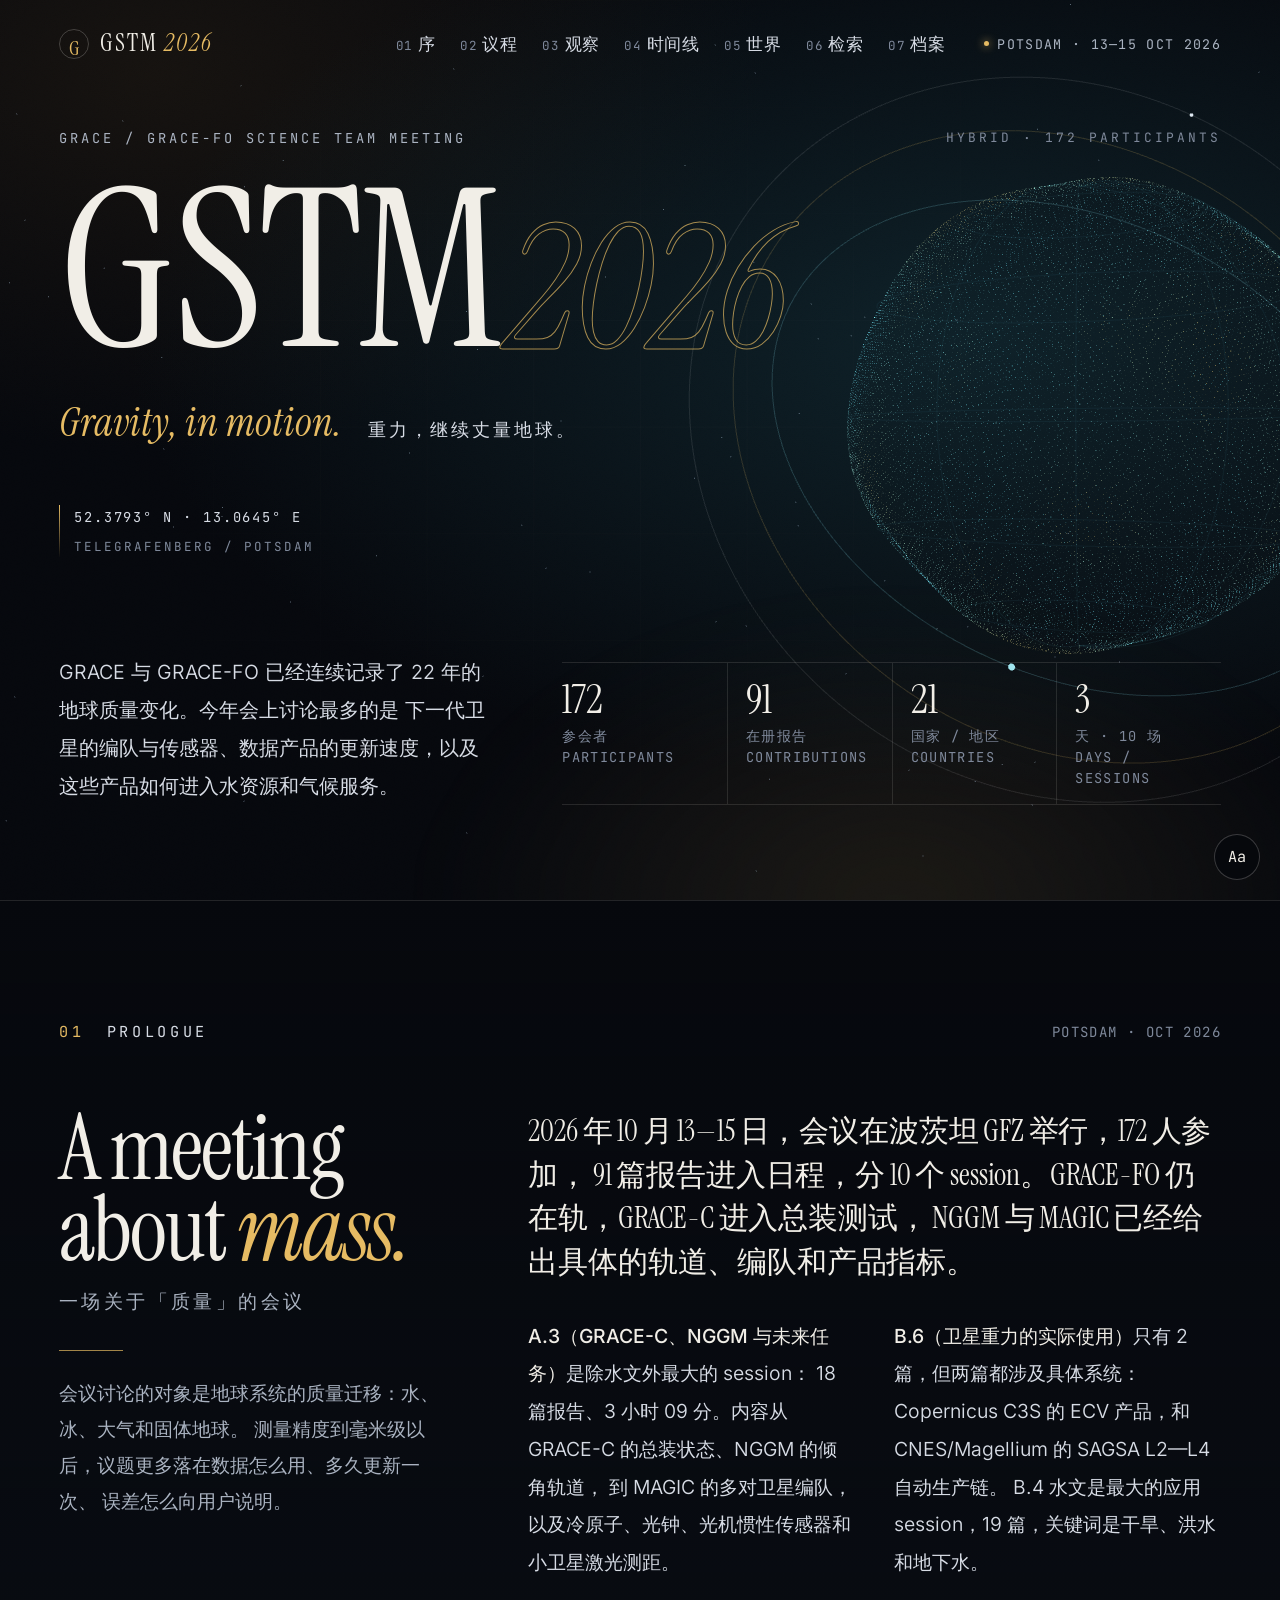
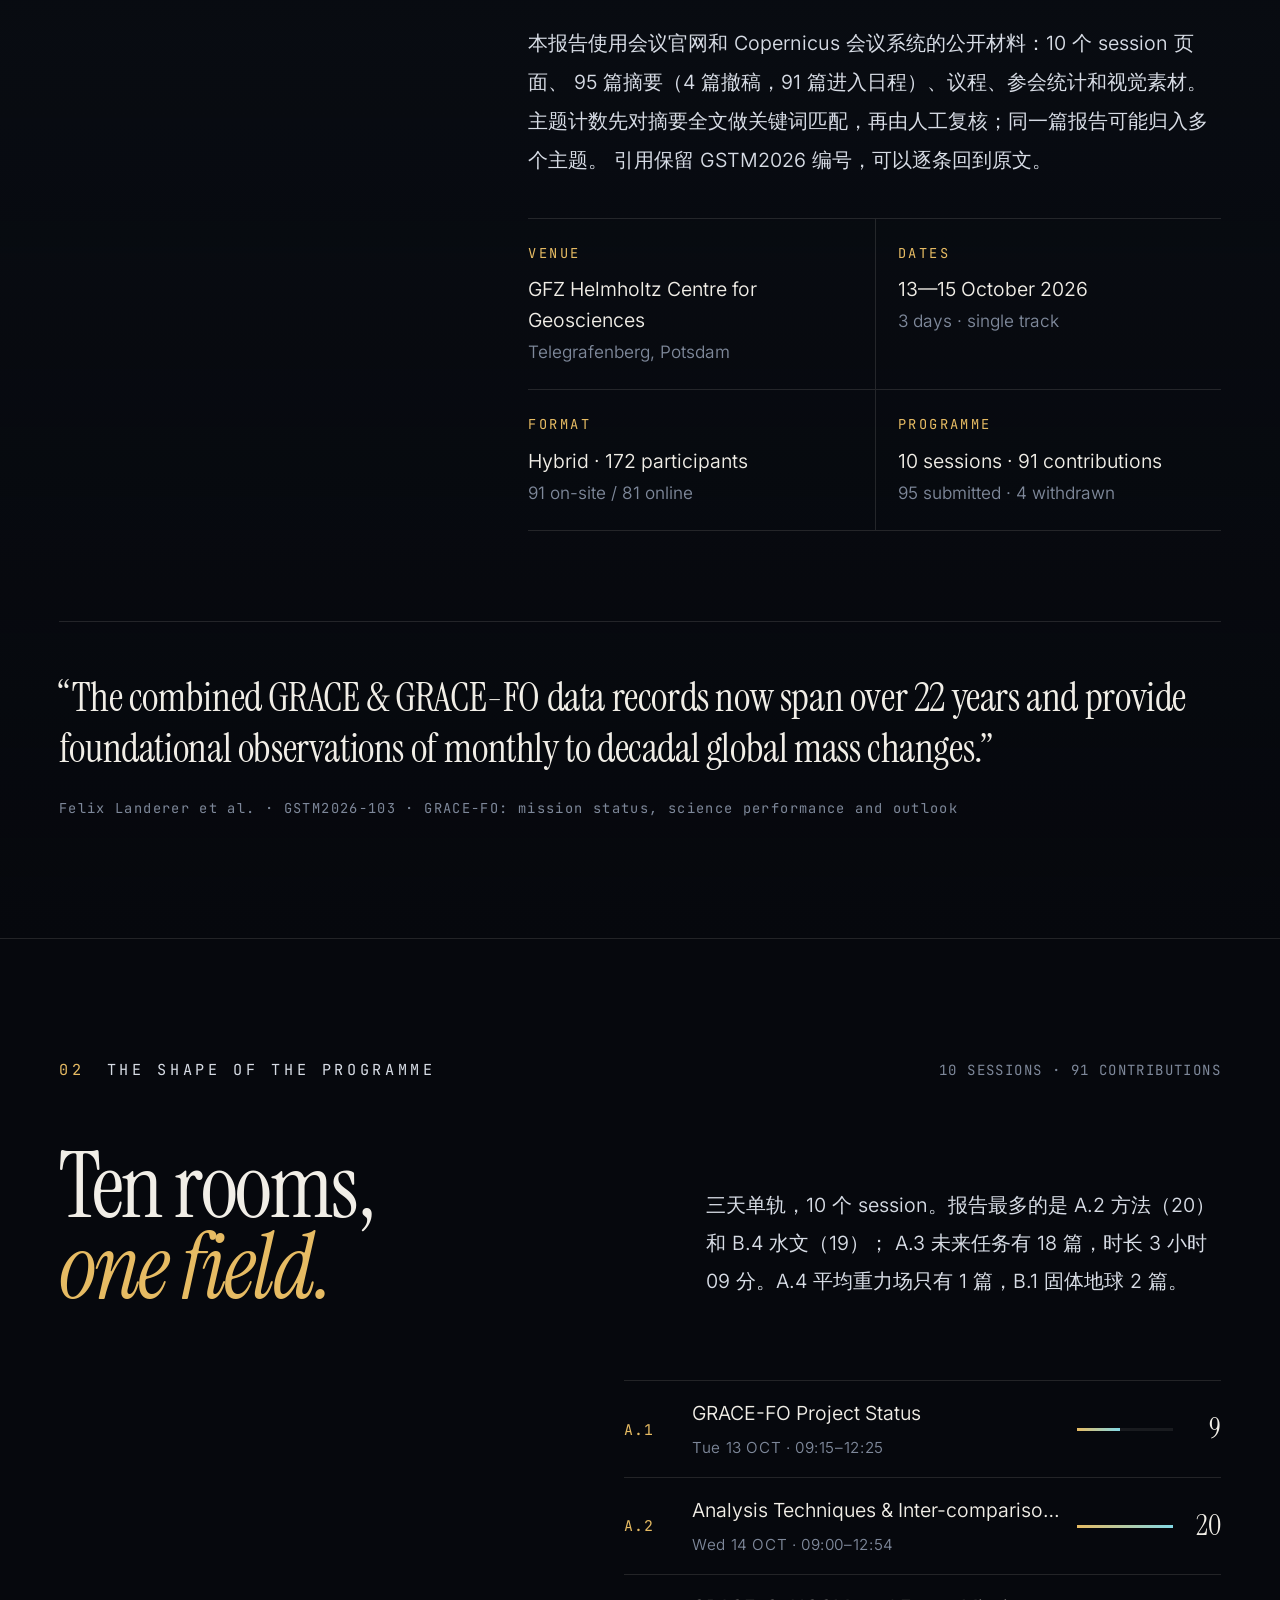
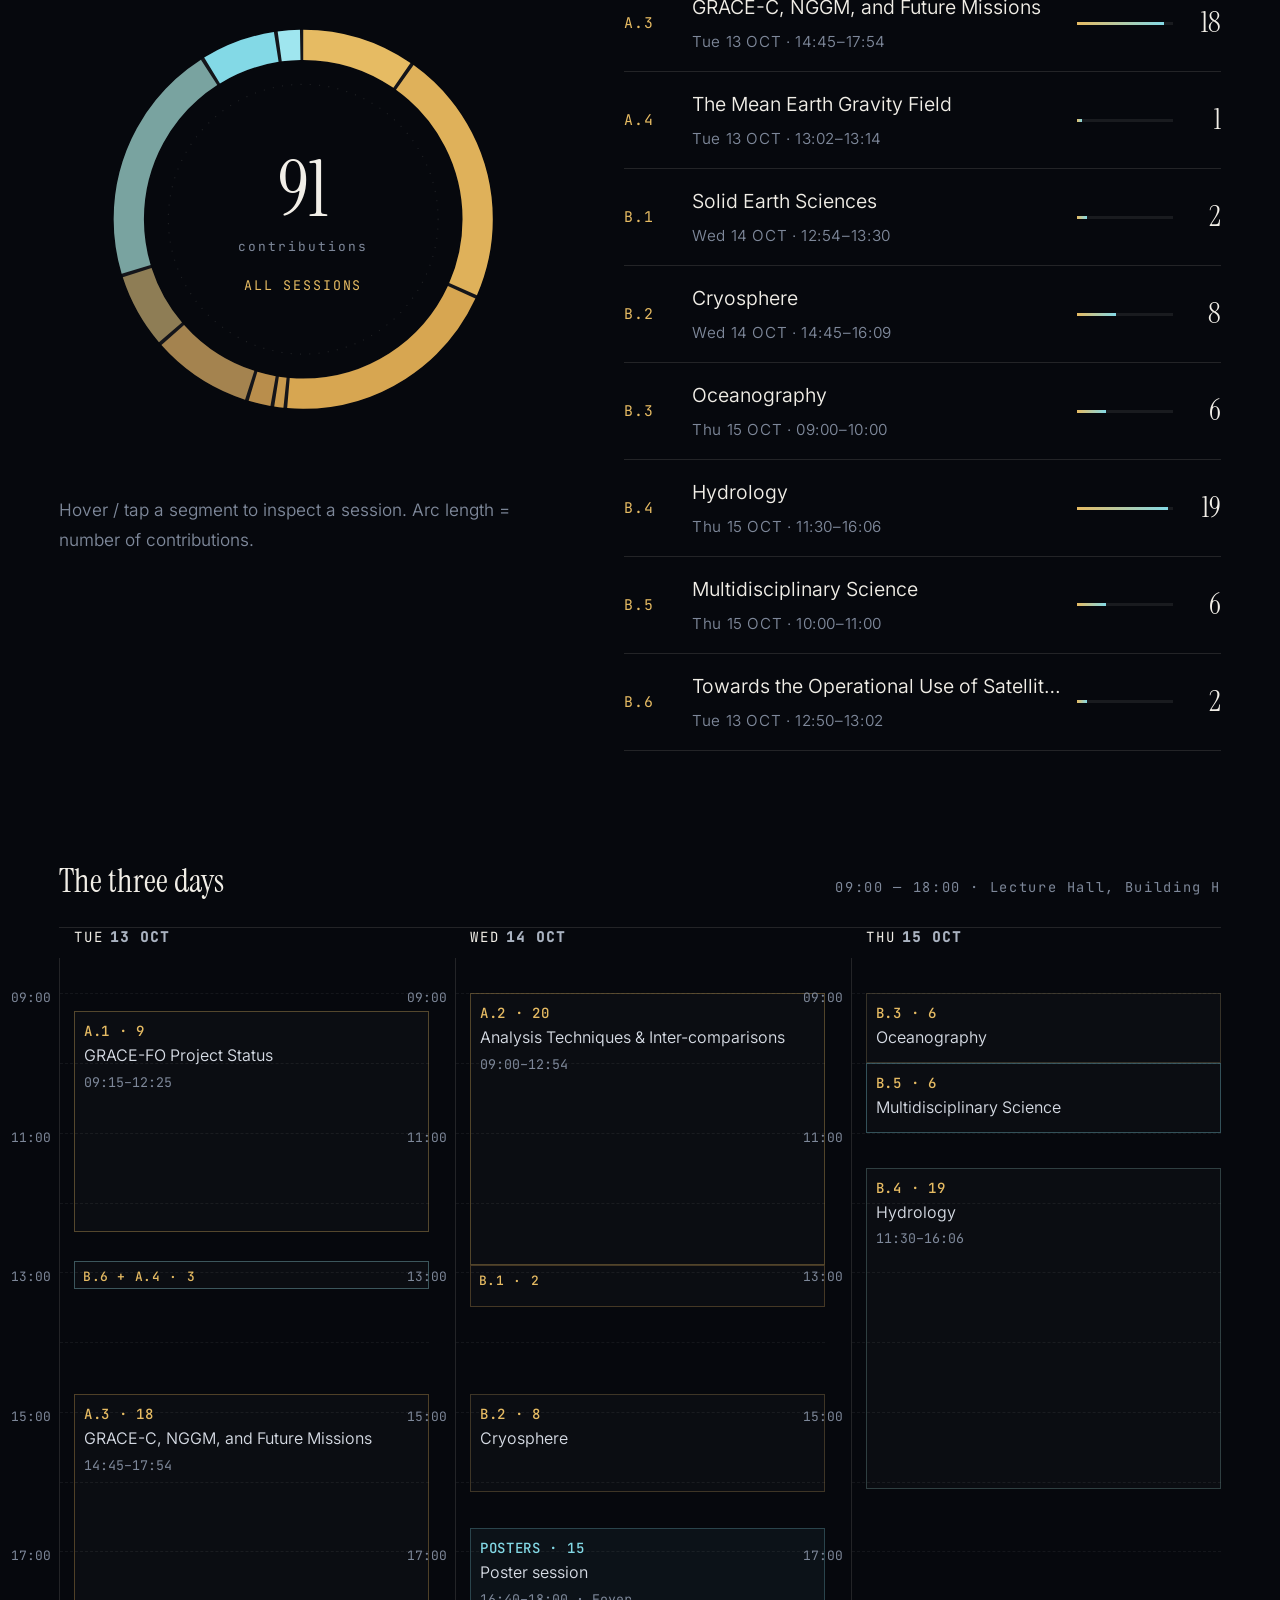
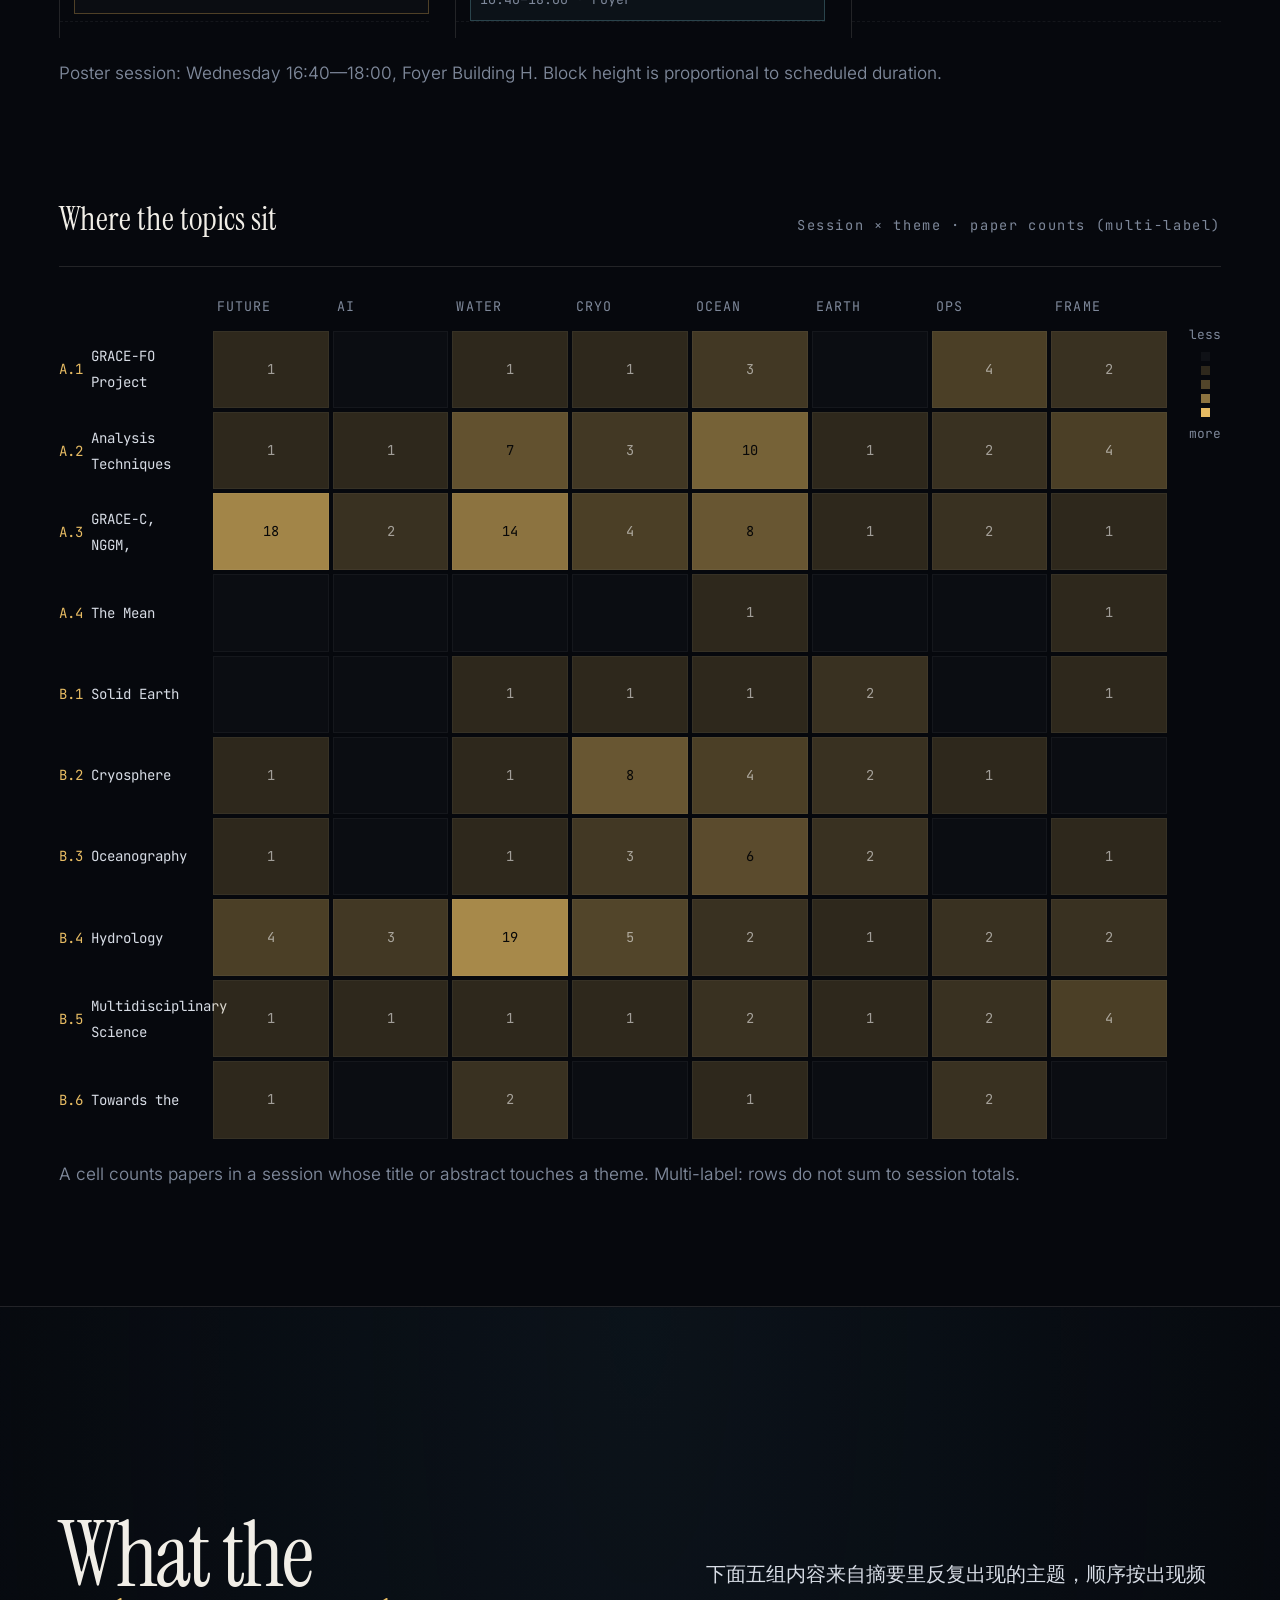
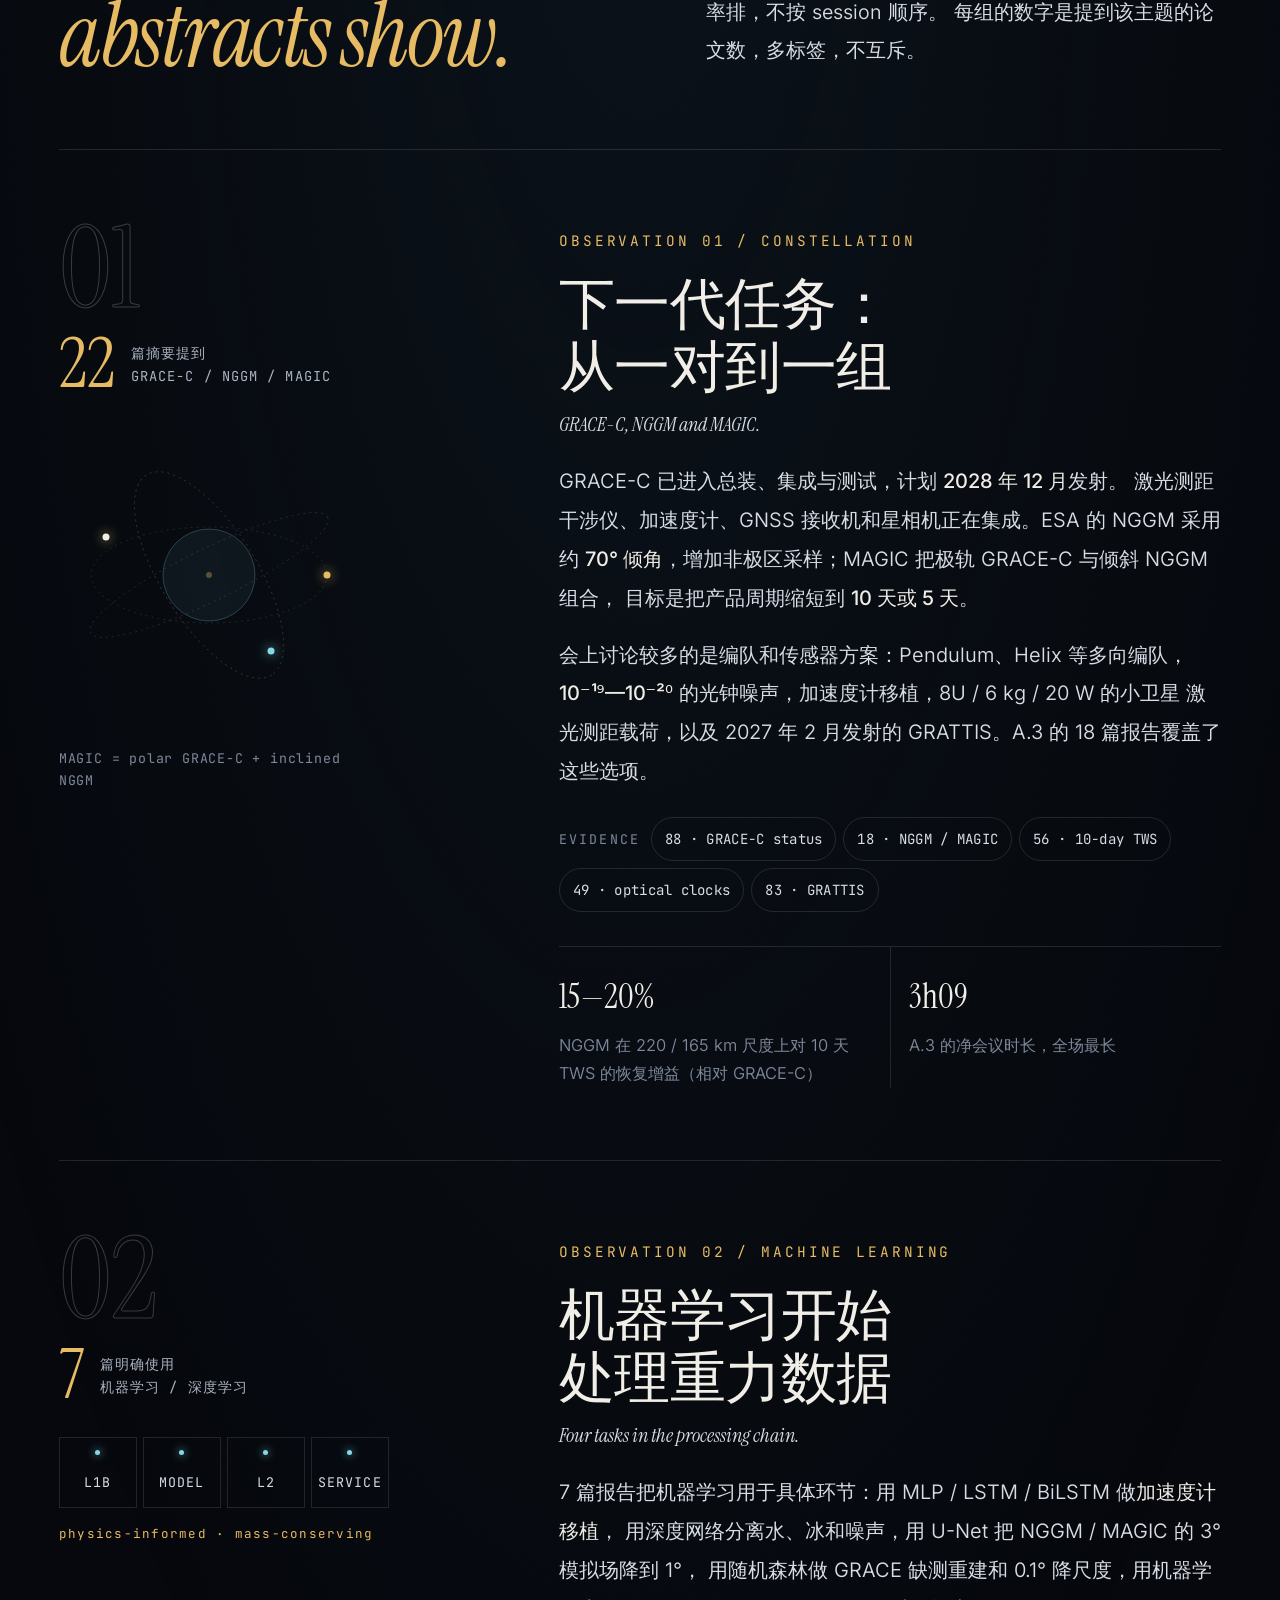
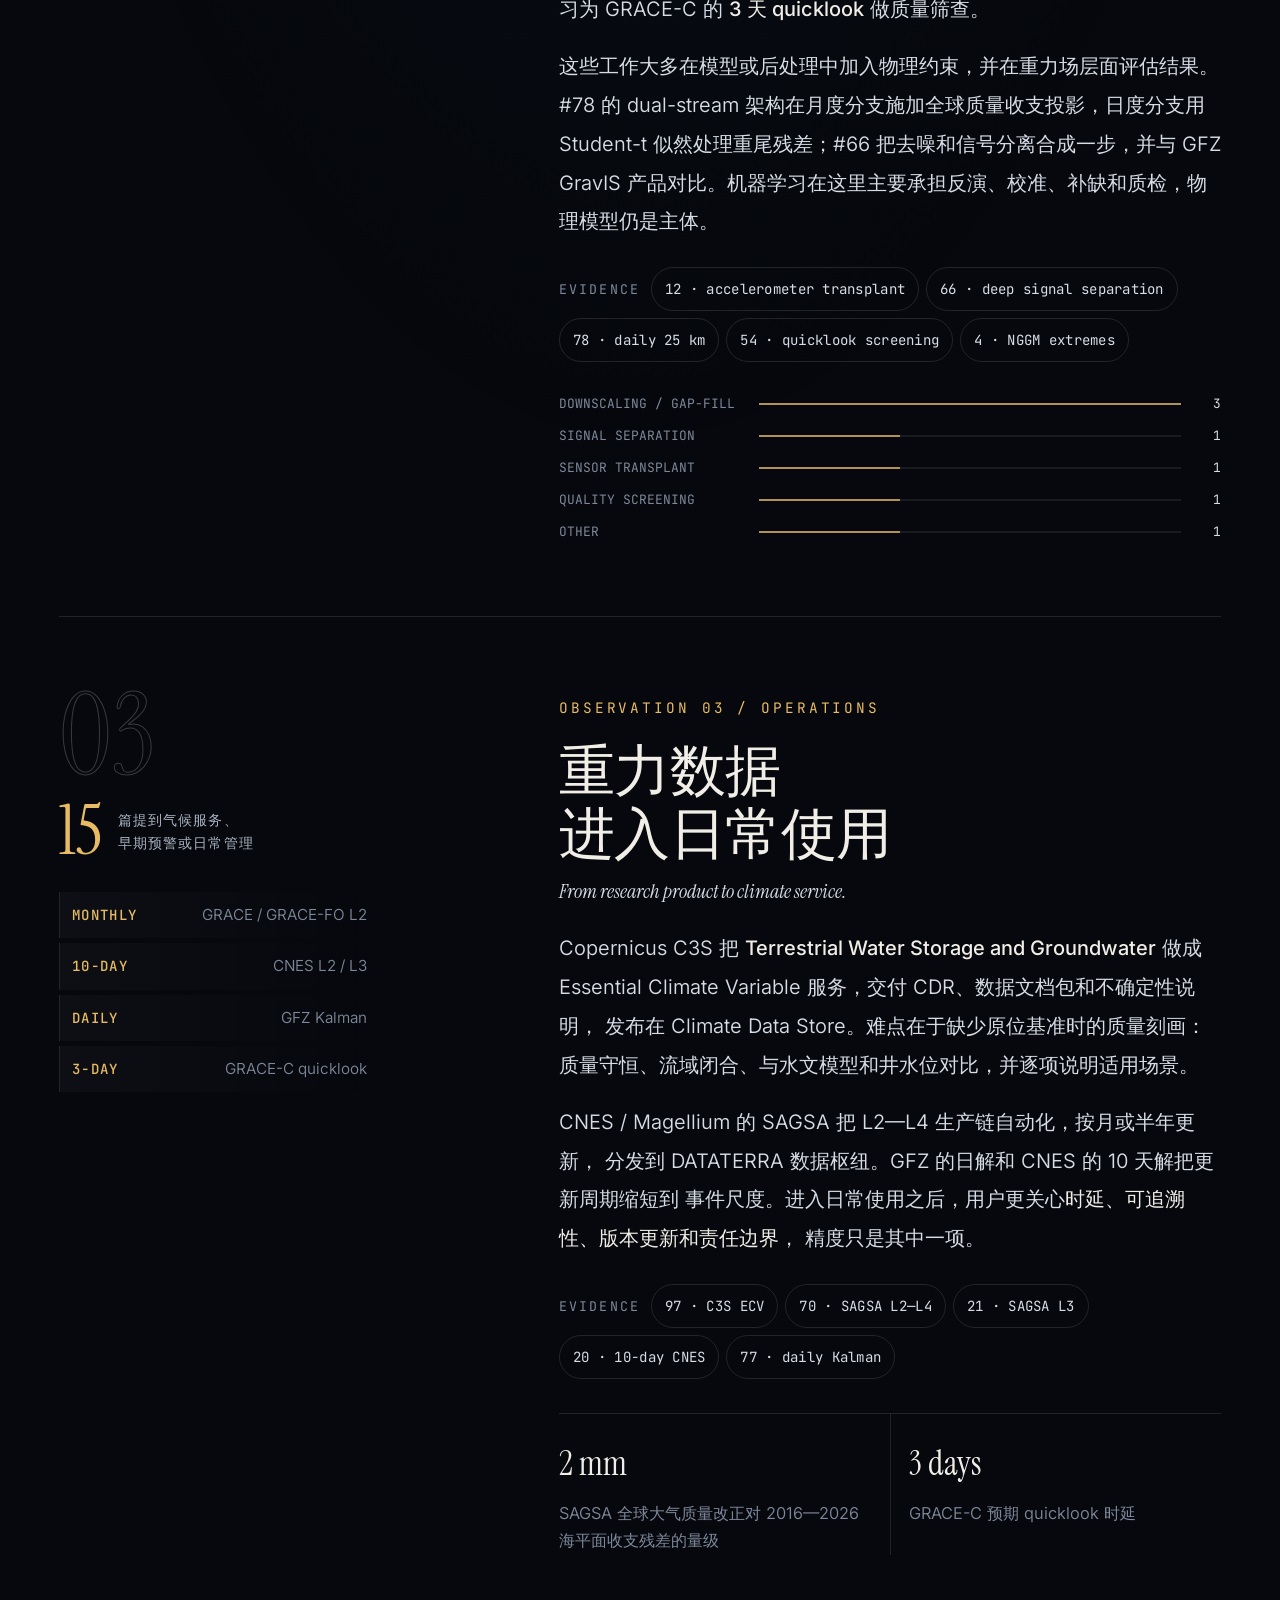
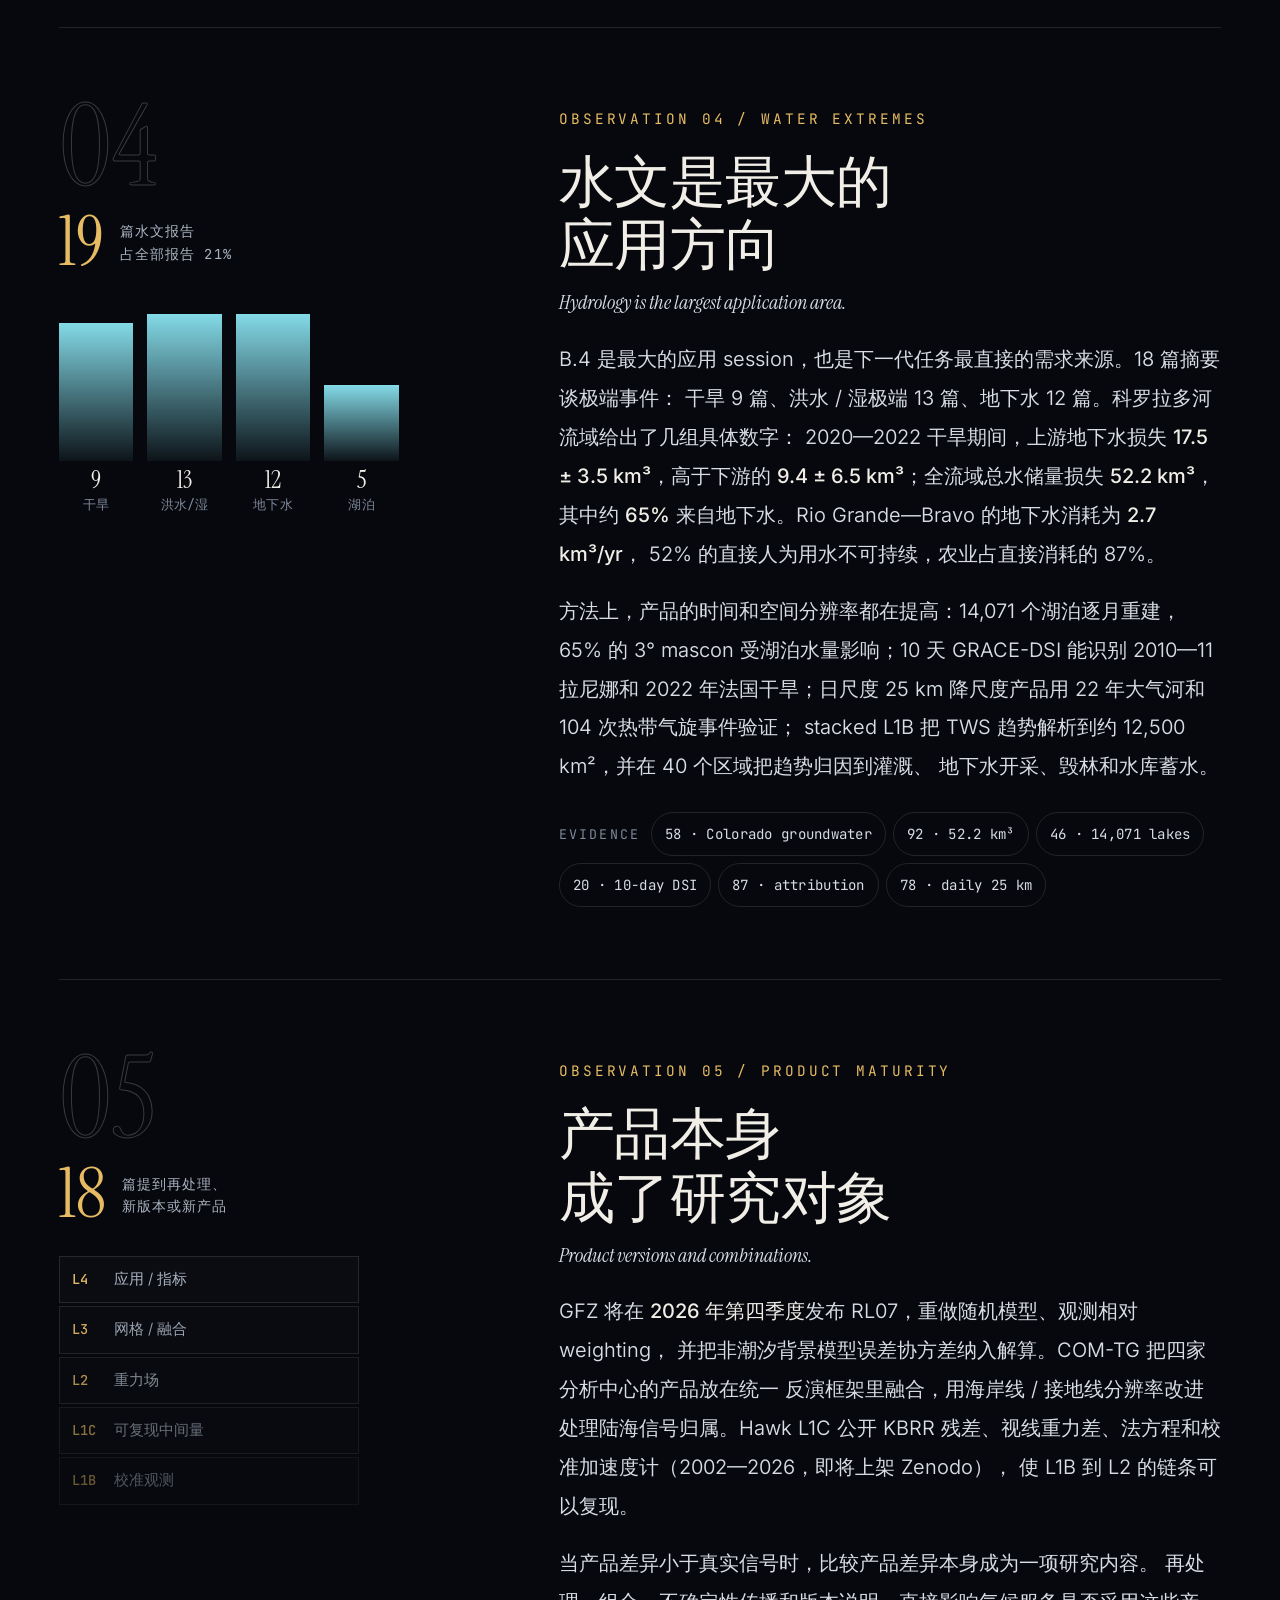
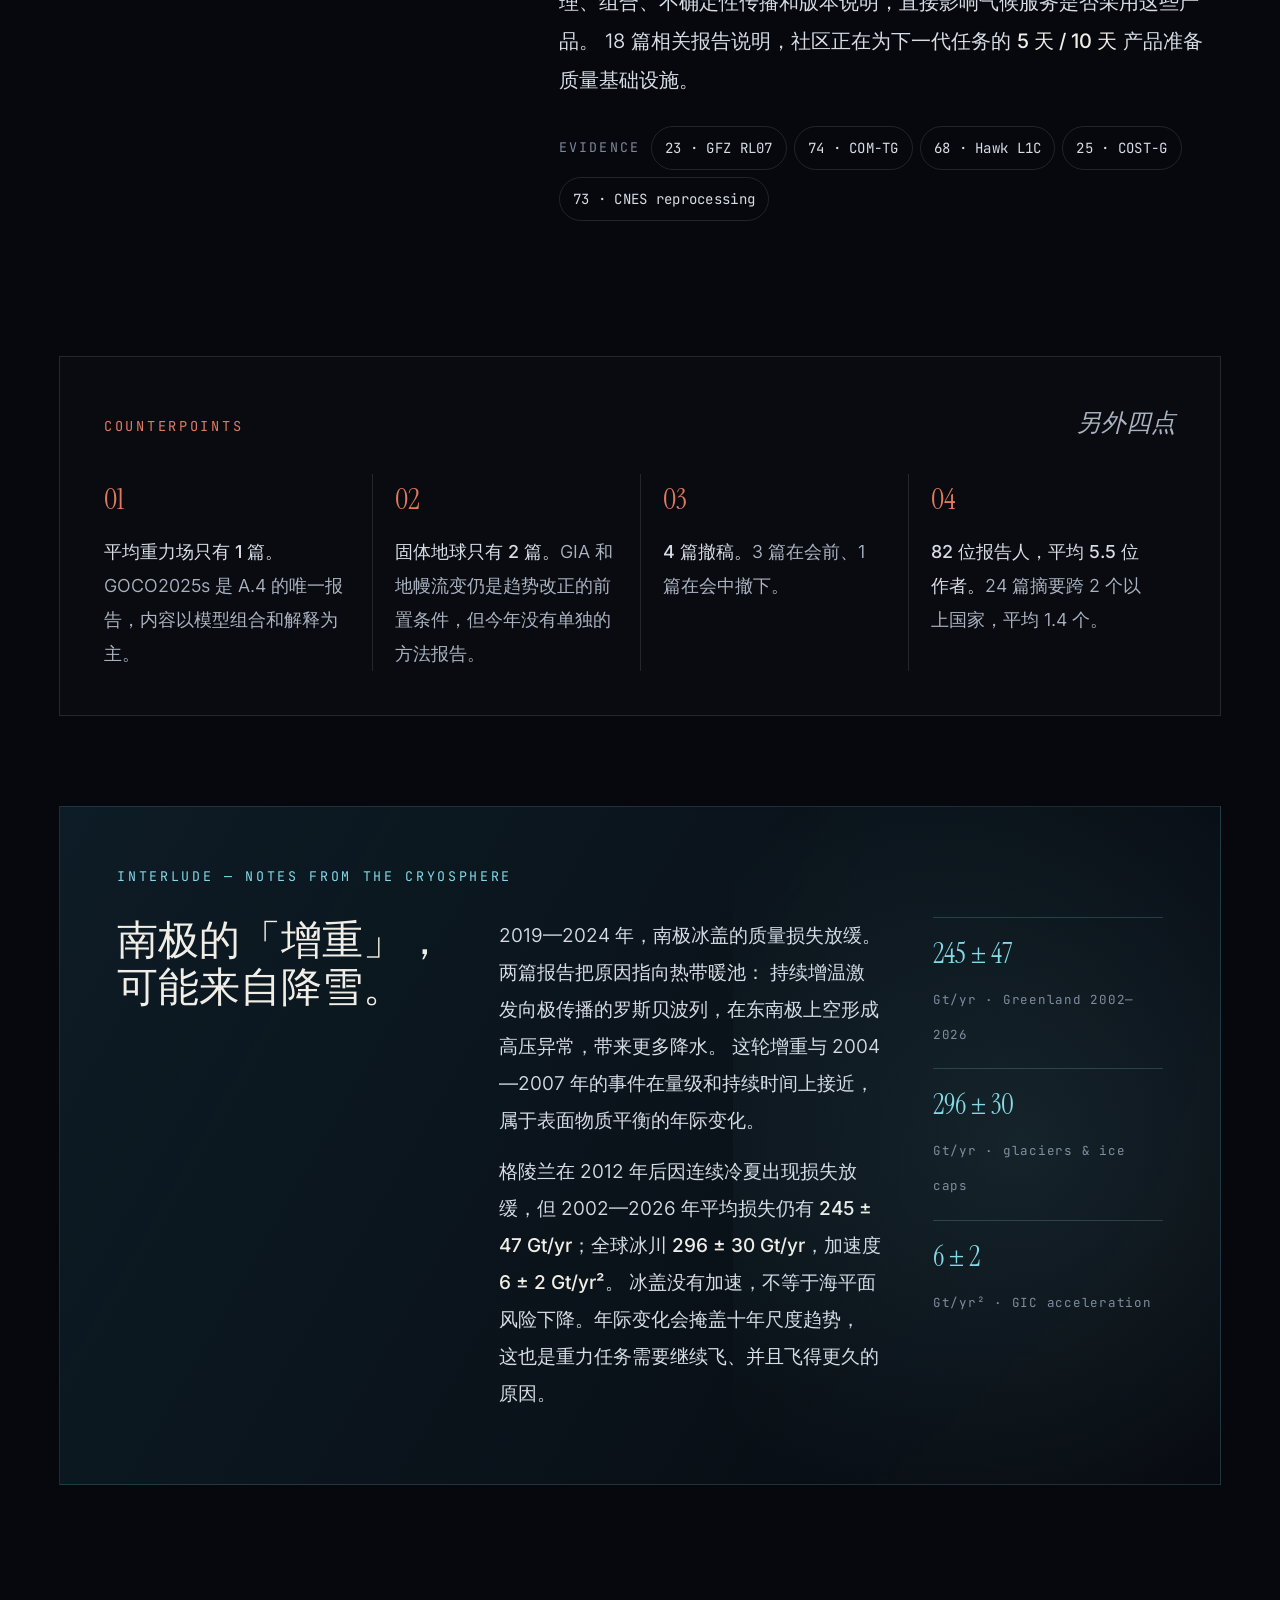
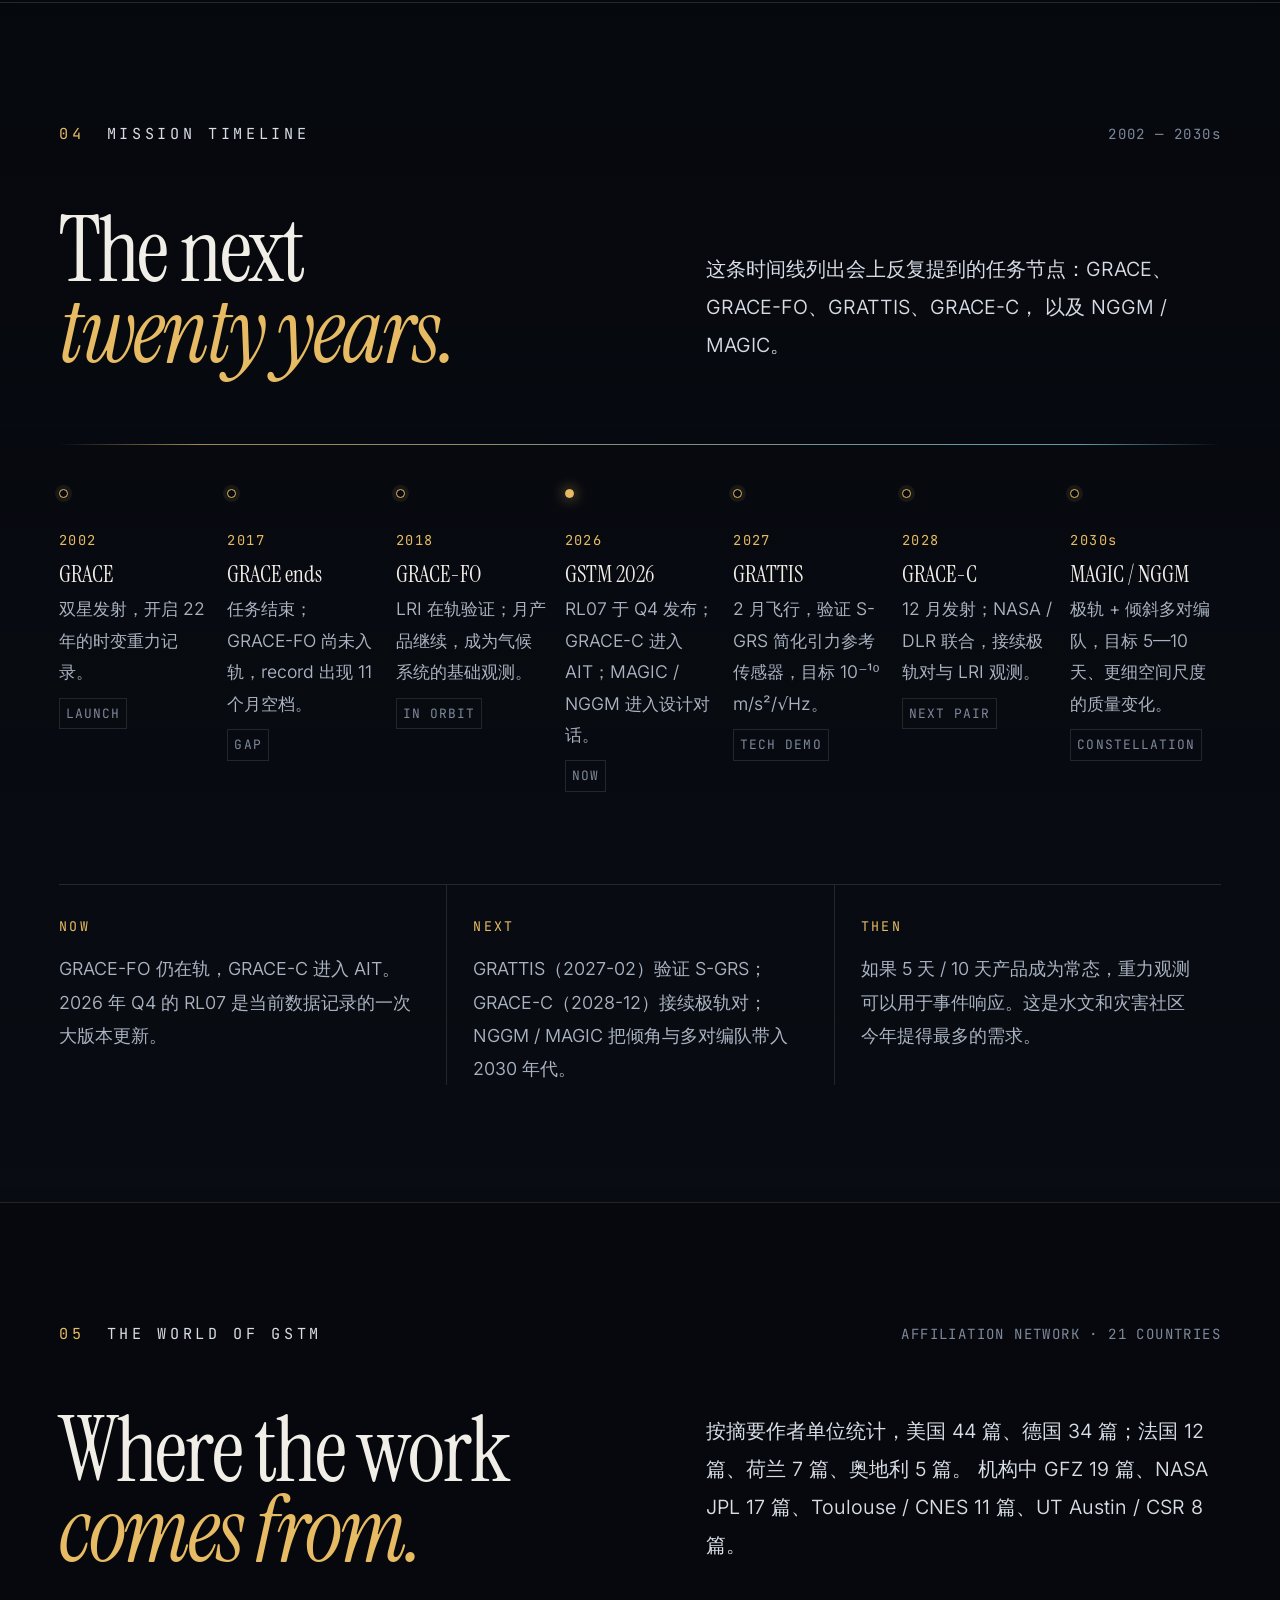
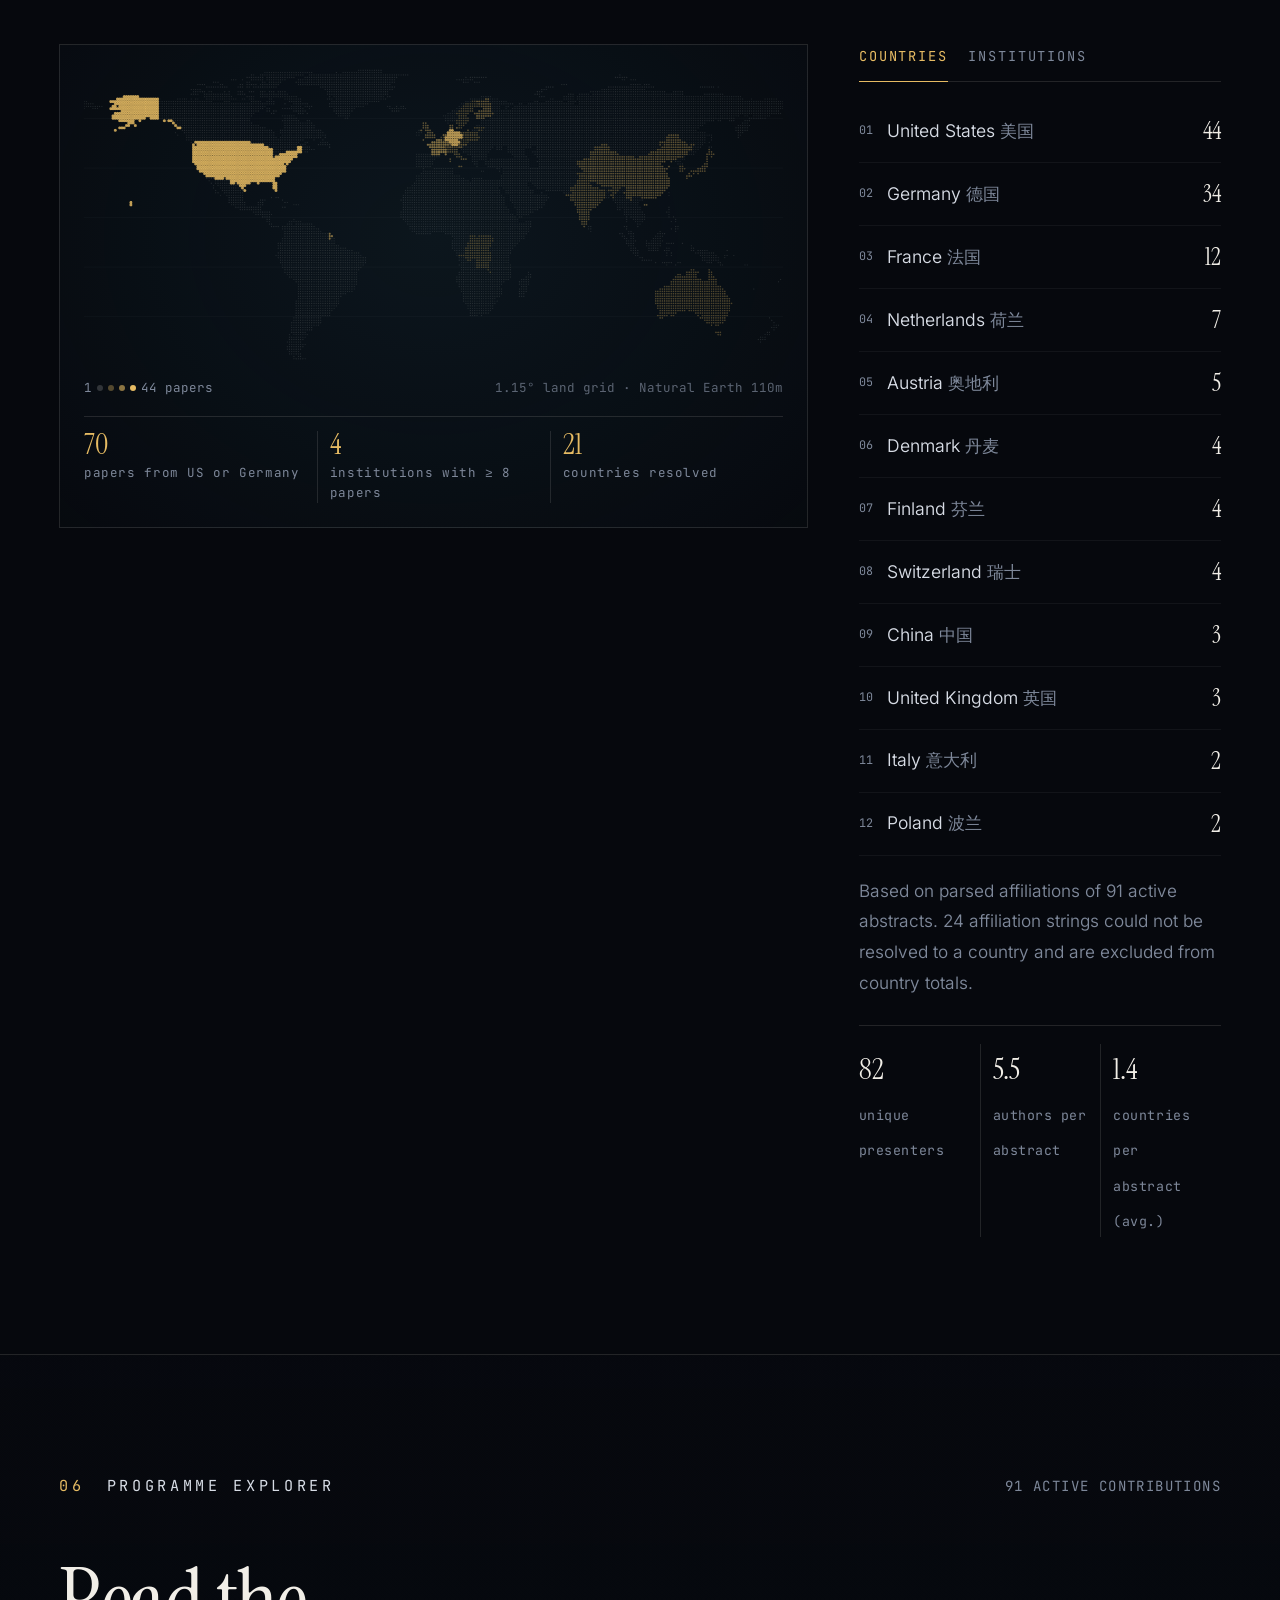
==== index.html @ 44c01faf "Publish report PDF; keep only abstracts and report public" ====
<!doctype html>
<html lang="zh-CN">
<head>
<meta charset="utf-8" />
<meta name="viewport" content="width=device-width, initial-scale=1, viewport-fit=cover" />
<title>GSTM 2026 — Gravity, in Motion | GRACE/GRACE-FO Science Team Meeting 深度观察</title>
<meta name="description" content="GSTM 2026（GRACE/GRACE-FO Science Team Meeting，Potsdam，2026-10-13—15）调研：91 篇在册报告、10 个 session、21 个国家；下一代任务、机器学习、日常使用、水文与数据产品。" />
<meta name="theme-color" content="#06080d" />
<link rel="icon" href="assets/favicon.png" />
<link rel="preload" href="fonts/f2.woff2" as="font" type="font/woff2" crossorigin />
<link rel="stylesheet" href="fonts/fonts.css" />
<link rel="stylesheet" href="css/styles.css" />
<link rel="stylesheet" href="css/readability.css" />
</head>
<body>

<div class="loader" id="loader" aria-hidden="true">
  <div class="loader-orbit"><i></i><i></i><span></span></div>
  <div class="loader-brand">GSTM<span>2026</span></div>
  <div class="loader-meta">GRACE / GRACE-FO SCIENCE TEAM MEETING</div>
</div>

<div class="grain" aria-hidden="true"></div>
<div class="type-control" id="typeControl">
  <button class="type-handle" id="typeHandle" aria-expanded="false" aria-controls="typePanel" aria-label="调整字号">Aa</button>
  <div class="type-panel" id="typePanel" role="group" aria-label="调整字号">
    <button id="fontMinus" aria-label="减小字号">A−</button>
    <span id="fontPct" aria-live="polite">100%</span>
    <button id="fontPlus" aria-label="增大字号">A+</button>
  </div>
</div>
<div class="cursor" id="cursor" aria-hidden="true"><span></span></div>
<div class="scroll-progress" id="scrollProgress" aria-hidden="true"></div>

<header class="topbar" id="topbar">
  <a class="brand" href="#hero" data-scroll>
    <span class="brand-mark">G</span>
    <span class="brand-text">GSTM<em>2026</em></span>
  </a>
  <nav class="nav" aria-label="章节导航">
    <a href="#prologue" data-scroll><i>01</i>序</a>
    <a href="#programme" data-scroll><i>02</i>议程</a>
    <a href="#signals" data-scroll><i>03</i>观察</a>
    <a href="#missions" data-scroll><i>04</i>时间线</a>
    <a href="#world" data-scroll><i>05</i>世界</a>
    <a href="#explore" data-scroll><i>06</i>检索</a>
    <a href="#archive" data-scroll><i>07</i>档案</a>
  </nav>
  <div class="topbar-meta">
    <span class="dot"></span> POTSDAM · 13—15 OCT 2026
  </div>
  <button class="menu-btn" id="menuBtn" aria-label="打开导航" aria-expanded="false"><i></i><i></i></button>
</header>

<nav class="mobile-menu" id="mobileMenu" aria-label="移动端导航">
  <a href="#prologue" data-scroll><i>01</i>序 · Prologue</a>
  <a href="#programme" data-scroll><i>02</i>议程 · Programme</a>
  <a href="#signals" data-scroll><i>03</i>观察 · Observations</a>
  <a href="#missions" data-scroll><i>04</i>时间线 · Missions</a>
  <a href="#world" data-scroll><i>05</i>世界 · World</a>
  <a href="#explore" data-scroll><i>06</i>检索 · Explorer</a>
  <a href="#archive" data-scroll><i>07</i>档案 · Archive</a>
</nav>

<main>

  <!-- ═══════════════════ HERO ═══════════════════ -->
  <section class="hero" id="hero">
    <canvas id="heroCanvas" aria-hidden="true"></canvas>
    <div class="hero-glow" aria-hidden="true"></div>
    <div class="hero-grid" aria-hidden="true"></div>

    <div class="hero-inner shell">
      <div class="hero-top" data-reveal>
        <span>GRACE / GRACE-FO SCIENCE TEAM MEETING</span>
        <span class="hero-top-right">HYBRID · 172 PARTICIPANTS</span>
      </div>

      <div class="hero-title-wrap">
        <h1 class="hero-title" aria-label="GSTM 2026">
          <span class="hero-word" data-reveal>GSTM</span>
          <span class="hero-year" data-reveal><i>20</i>26</span>
        </h1>
        <p class="hero-sub" data-reveal>
          <span class="serif">Gravity, in motion.</span>
          <span class="cn">重力，继续丈量地球。</span>
        </p>
        <div class="hero-coord" data-reveal>
          <i></i>
          <div><b>52.3793° N · 13.0645° E</b><span>TELEGRAFENBERG / POTSDAM</span></div>
        </div>
      </div>

      <div class="hero-bottom">
        <p class="hero-lede" data-reveal>
          GRACE 与 GRACE-FO 已经连续记录了 22 年的地球质量变化。今年会上讨论最多的是
          下一代卫星的编队与传感器、数据产品的更新速度，以及这些产品如何进入水资源和气候服务。
        </p>
        <div class="hero-stats" data-reveal>
          <div class="hs"><b data-count="172">172</b><span>参会者<br>participants</span></div>
          <div class="hs"><b data-count="91">91</b><span>在册报告<br>contributions</span></div>
          <div class="hs"><b data-count="21">21</b><span>国家 / 地区<br>countries</span></div>
          <div class="hs"><b data-count="3">3</b><span>天 · 10 场<br>days / sessions</span></div>
        </div>
      </div>

      <div class="hero-foot" data-reveal>
        <div class="hero-loc">
          <span class="live-dot"></span>
          GFZ Helmholtz Centre for Geosciences · Potsdam, Germany
        </div>
        <a class="scroll-cue" href="#prologue" data-scroll><span>SCROLL TO ORBIT</span><i></i></a>
      </div>
    </div>
  </section>

  <!-- ═══════════════════ 01 PROLOGUE ═══════════════════ -->
  <section class="section prologue" id="prologue">
    <div class="shell">
      <div class="sec-head" data-reveal>
        <span class="kicker"><i>01</i> PROLOGUE</span>
        <span class="sec-meta">POTSDAM · OCT 2026</span>
      </div>

      <div class="prologue-grid">
        <aside class="prologue-aside" data-reveal>
          <h2 class="display">A meeting<br>about <em>mass.</em></h2>
          <p class="cn-title">一场关于「质量」的会议</p>
          <div class="aside-rule"></div>
          <p class="aside-note">
            会议讨论的对象是地球系统的质量迁移：水、冰、大气和固体地球。
            测量精度到毫米级以后，议题更多落在数据怎么用、多久更新一次、
            误差怎么向用户说明。
          </p>
        </aside>

        <div class="prologue-body">
          <p class="lead" data-reveal>
            2026 年 10 月 13—15 日，会议在波茨坦 GFZ 举行，172 人参加，
            91 篇报告进入日程，分 10 个 session。GRACE-FO 仍在轨，GRACE-C 进入总装测试，
            NGGM 与 MAGIC 已经给出具体的轨道、编队和产品指标。
          </p>
          <div class="two-col">
            <p data-reveal>
              <b>A.3（GRACE-C、NGGM 与未来任务）</b>是除水文外最大的 session：
              18 篇报告、3 小时 09 分。内容从 GRACE-C 的总装状态、NGGM 的倾角轨道，
              到 MAGIC 的多对卫星编队，以及冷原子、光钟、光机惯性传感器和小卫星激光测距。
            </p>
            <p data-reveal>
              <b>B.6（卫星重力的实际使用）</b>只有 2 篇，但两篇都涉及具体系统：
              Copernicus C3S 的 ECV 产品，和 CNES/Magellium 的 SAGSA L2—L4 自动生产链。
              B.4 水文是最大的应用 session，19 篇，关键词是干旱、洪水和地下水。
            </p>
          </div>
          <p data-reveal>
            本报告使用会议官网和 Copernicus 会议系统的公开材料：10 个 session 页面、
            95 篇摘要（4 篇撤稿，91 篇进入日程）、议程、参会统计和视觉素材。
            主题计数先对摘要全文做关键词匹配，再由人工复核；同一篇报告可能归入多个主题。
            引用保留 GSTM2026 编号，可以逐条回到原文。
          </p>

          <dl class="fact-grid" data-reveal>
            <div><dt>Venue</dt><dd>GFZ Helmholtz Centre for Geosciences<br><span>Telegrafenberg, Potsdam</span></dd></div>
            <div><dt>Dates</dt><dd>13—15 October 2026<br><span>3 days · single track</span></dd></div>
            <div><dt>Format</dt><dd>Hybrid · 172 participants<br><span>91 on-site / 81 online</span></dd></div>
            <div><dt>Programme</dt><dd>10 sessions · 91 contributions<br><span>95 submitted · 4 withdrawn</span></dd></div>
          </dl>
        </div>
      </div>

      <blockquote class="pull" data-reveal>
        <p>“The combined GRACE &amp; GRACE-FO data records now span over 22 years and provide
        foundational observations of monthly to decadal global mass changes.”</p>
        <cite>Felix Landerer et al. · GSTM2026-103 · GRACE-FO: mission status, science performance and outlook</cite>
      </blockquote>
    </div>
  </section>

  <!-- ═══════════════════ 02 PROGRAMME ═══════════════════ -->
  <section class="section programme" id="programme">
    <div class="shell">
      <div class="sec-head" data-reveal>
        <span class="kicker"><i>02</i> THE SHAPE OF THE PROGRAMME</span>
        <span class="sec-meta">10 SESSIONS · 91 CONTRIBUTIONS</span>
      </div>
      <div class="section-intro" data-reveal>
        <h2 class="display">Ten rooms,<br><em>one field.</em></h2>
        <p>
          三天单轨，10 个 session。报告最多的是 A.2 方法（20）和 B.4 水文（19）；
          A.3 未来任务有 18 篇，时长 3 小时 09 分。A.4 平均重力场只有 1 篇，B.1 固体地球 2 篇。
        </p>
      </div>

      <div class="programme-grid">
        <div class="donut-panel" data-reveal>
          <div class="donut-wrap">
            <svg id="donut" viewBox="0 0 420 420" role="img" aria-label="各 session 报告数量环形图"></svg>
            <div class="donut-center">
              <b id="donutCount">91</b>
              <span>contributions</span>
              <em id="donutLabel">ALL SESSIONS</em>
            </div>
          </div>
          <p class="micro">Hover / tap a segment to inspect a session. Arc length = number of contributions.</p>
        </div>

        <div class="session-list" id="sessionList" data-reveal></div>
      </div>

      <div class="day-block" data-reveal>
        <div class="block-head">
          <h3>The three days</h3>
          <span>09:00 — 18:00 · Lecture Hall, Building H</span>
        </div>
        <div class="day-timeline" id="dayTimeline"></div>
        <p class="micro">Poster session: Wednesday 16:40—18:00, Foyer Building H. Block height is proportional to scheduled duration.</p>
      </div>

      <div class="matrix-block" data-reveal>
        <div class="block-head">
          <h3>Where the topics sit</h3>
          <span>Session × theme · paper counts (multi-label)</span>
        </div>
        <div class="matrix-wrap">
          <div class="matrix" id="matrix"></div>
          <div class="matrix-legend">
            <span>less</span><i class="m0"></i><i class="m1"></i><i class="m2"></i><i class="m3"></i><i class="m4"></i><span>more</span>
          </div>
        </div>
        <p class="micro">A cell counts papers in a session whose title or abstract touches a theme. Multi-label: rows do not sum to session totals.</p>
      </div>
    </div>
  </section>

  <!-- ═══════════════════ 03 SIGNALS ═══════════════════ -->
  <section class="section signals" id="signals">
    <div class="shell">
      <div class="sec-head" data-reveal>
        <span class="kicker"><i>03</i> FIVE OBSERVATIONS</span>
        <span class="sec-meta">READING THE 91 ABSTRACTS</span>
      </div>
      <div class="section-intro signals-intro" data-reveal>
        <h2 class="display">What the<br><em>abstracts show.</em></h2>
        <p>
          下面五组内容来自摘要里反复出现的主题，顺序按出现频率排，不按 session 顺序。
          每组的数字是提到该主题的论文数，多标签，不互斥。
        </p>
      </div>

      <div class="signal-layout">

        <article class="signal" id="signal-1">
          <div class="signal-side">
            <span class="sig-index">01</span>
            <div class="sig-stat"><b>22</b><span>篇摘要提到<br>GRACE-C / NGGM / MAGIC</span></div>
            <div class="orbit-fig" aria-hidden="true">
              <svg viewBox="0 0 300 300">
                <circle cx="150" cy="150" r="46" class="earth"/>
                <ellipse cx="150" cy="150" rx="118" ry="48" class="orb o1"/>
                <ellipse cx="150" cy="150" rx="118" ry="48" class="orb o2" transform="rotate(58 150 150)"/>
                <ellipse cx="150" cy="150" rx="132" ry="26" class="orb o3" transform="rotate(-26 150 150)"/>
                <circle cx="268" cy="150" r="3.5" class="sat s1"/>
                <circle cx="212" cy="226" r="3.5" class="sat s2"/>
                <circle cx="47" cy="112" r="3.5" class="sat s3"/>
                <circle cx="150" cy="150" r="3" class="pulse"/>
              </svg>
              <span class="fig-label">MAGIC = polar GRACE-C + inclined NGGM</span>
            </div>
          </div>
          <div class="signal-body">
            <span class="sig-kicker">OBSERVATION 01 / CONSTELLATION</span>
            <h3>下一代任务：<br>从一对到一组</h3>
            <p class="sig-en">GRACE-C, NGGM and MAGIC.</p>
            <p>
              GRACE-C 已进入总装、集成与测试，计划 <b>2028 年 12 月</b>发射。
              激光测距干涉仪、加速度计、GNSS 接收机和星相机正在集成。ESA 的 NGGM 采用
              约 <b>70° 倾角</b>，增加非极区采样；MAGIC 把极轨 GRACE-C 与倾斜 NGGM 组合，
              目标是把产品周期缩短到 <b>10 天或 5 天</b>。
            </p>
            <p>
              会上讨论较多的是编队和传感器方案：Pendulum、Helix 等多向编队，
              <b>10⁻¹⁹—10⁻²⁰</b> 的光钟噪声，加速度计移植，8U / 6 kg / 20 W 的小卫星
              激光测距载荷，以及 2027 年 2 月发射的 GRATTIS。A.3 的 18 篇报告覆盖了这些选项。
            </p>
            <div class="evidence">
              <span class="ev-label">EVIDENCE</span>
              <button class="chip" data-paper="88">88 · GRACE-C status</button>
              <button class="chip" data-paper="18">18 · NGGM / MAGIC</button>
              <button class="chip" data-paper="56">56 · 10-day TWS</button>
              <button class="chip" data-paper="49">49 · optical clocks</button>
              <button class="chip" data-paper="83">83 · GRATTIS</button>
            </div>
            <div class="mini-metrics">
              <div><b>15—20%</b><span>NGGM 在 220 / 165 km 尺度上对 10 天 TWS 的恢复增益（相对 GRACE-C）</span></div>
              <div><b>3h09</b><span>A.3 的净会议时长，全场最长</span></div>
            </div>
          </div>
        </article>

        <article class="signal" id="signal-2">
          <div class="signal-side">
            <span class="sig-index">02</span>
            <div class="sig-stat"><b>7</b><span>篇明确使用<br>机器学习 / 深度学习</span></div>
            <div class="pipeline-fig" aria-hidden="true">
              <div class="pipe"><i></i><span>L1B</span></div>
              <div class="pipe"><i></i><span>MODEL</span></div>
              <div class="pipe"><i></i><span>L2</span></div>
              <div class="pipe"><i></i><span>SERVICE</span></div>
              <em>physics-informed · mass-conserving</em>
            </div>
          </div>
          <div class="signal-body">
            <span class="sig-kicker">OBSERVATION 02 / MACHINE LEARNING</span>
            <h3>机器学习开始<br>处理重力数据</h3>
            <p class="sig-en">Four tasks in the processing chain.</p>
            <p>
              7 篇报告把机器学习用于具体环节：用 MLP / LSTM / BiLSTM 做<b>加速度计移植</b>，
              用深度网络分离水、冰和噪声，用 U-Net 把 NGGM / MAGIC 的 3° 模拟场降到 1°，
              用随机森林做 GRACE 缺测重建和 0.1° 降尺度，用机器学习为 GRACE-C 的
              <b>3 天 quicklook</b> 做质量筛查。
            </p>
            <p>
              这些工作大多在模型或后处理中加入物理约束，并在重力场层面评估结果。
              #78 的 dual-stream 架构在月度分支施加全球质量收支投影，日度分支用
              Student-t 似然处理重尾残差；#66 把去噪和信号分离合成一步，并与 GFZ GravIS
              产品对比。机器学习在这里主要承担反演、校准、补缺和质检，物理模型仍是主体。
            </p>
            <div class="evidence">
              <span class="ev-label">EVIDENCE</span>
              <button class="chip" data-paper="12">12 · accelerometer transplant</button>
              <button class="chip" data-paper="66">66 · deep signal separation</button>
              <button class="chip" data-paper="78">78 · daily 25 km</button>
              <button class="chip" data-paper="54">54 · quicklook screening</button>
              <button class="chip" data-paper="4">4 · NGGM extremes</button>
            </div>
            <div class="mini-bars" id="aiBars"></div>
          </div>
        </article>

        <article class="signal" id="signal-3">
          <div class="signal-side">
            <span class="sig-index">03</span>
            <div class="sig-stat"><b>15</b><span>篇提到气候服务、<br>早期预警或日常管理</span></div>
            <div class="ladder-fig" aria-hidden="true">
              <div class="rung"><b>MONTHLY</b><span>GRACE / GRACE-FO L2</span></div>
              <div class="rung"><b>10-DAY</b><span>CNES L2 / L3</span></div>
              <div class="rung"><b>DAILY</b><span>GFZ Kalman</span></div>
              <div class="rung"><b>3-DAY</b><span>GRACE-C quicklook</span></div>
            </div>
          </div>
          <div class="signal-body">
            <span class="sig-kicker">OBSERVATION 03 / OPERATIONS</span>
            <h3>重力数据<br>进入日常使用</h3>
            <p class="sig-en">From research product to climate service.</p>
            <p>
              Copernicus C3S 把 <b>Terrestrial Water Storage and Groundwater</b> 做成
              Essential Climate Variable 服务，交付 CDR、数据文档包和不确定性说明，
              发布在 Climate Data Store。难点在于缺少原位基准时的质量刻画：
              质量守恒、流域闭合、与水文模型和井水位对比，并逐项说明适用场景。
            </p>
            <p>
              CNES / Magellium 的 SAGSA 把 L2—L4 生产链自动化，按月或半年更新，
              分发到 DATATERRA 数据枢纽。GFZ 的日解和 CNES 的 10 天解把更新周期缩短到
              事件尺度。进入日常使用之后，用户更关心<b>时延、可追溯性、版本更新和责任边界</b>，
              精度只是其中一项。
            </p>
            <div class="evidence">
              <span class="ev-label">EVIDENCE</span>
              <button class="chip" data-paper="97">97 · C3S ECV</button>
              <button class="chip" data-paper="70">70 · SAGSA L2—L4</button>
              <button class="chip" data-paper="21">21 · SAGSA L3</button>
              <button class="chip" data-paper="20">20 · 10-day CNES</button>
              <button class="chip" data-paper="77">77 · daily Kalman</button>
            </div>
            <div class="mini-metrics">
              <div><b>2 mm</b><span>SAGSA 全球大气质量改正对 2016—2026 海平面收支残差的量级</span></div>
              <div><b>3 days</b><span>GRACE-C 预期 quicklook 时延</span></div>
            </div>
          </div>
        </article>

        <article class="signal" id="signal-4">
          <div class="signal-side">
            <span class="sig-index">04</span>
            <div class="sig-stat"><b>19</b><span>篇水文报告<br>占全部报告 21%</span></div>
            <div class="water-fig" aria-hidden="true">
              <div class="water-bar"><i style="--h:69%"></i><b>9</b><span>干旱</span></div>
              <div class="water-bar"><i style="--h:100%"></i><b>13</b><span>洪水/湿</span></div>
              <div class="water-bar"><i style="--h:92%"></i><b>12</b><span>地下水</span></div>
              <div class="water-bar"><i style="--h:38%"></i><b>5</b><span>湖泊</span></div>
            </div>
          </div>
          <div class="signal-body">
            <span class="sig-kicker">OBSERVATION 04 / WATER EXTREMES</span>
            <h3>水文是最大的<br>应用方向</h3>
            <p class="sig-en">Hydrology is the largest application area.</p>
            <p>
              B.4 是最大的应用 session，也是下一代任务最直接的需求来源。18 篇摘要谈极端事件：
              干旱 9 篇、洪水 / 湿极端 13 篇、地下水 12 篇。科罗拉多河流域给出了几组具体数字：
              2020—2022 干旱期间，上游地下水损失 <b>17.5 ± 3.5 km³</b>，高于下游的
              <b>9.4 ± 6.5 km³</b>；全流域总水储量损失 <b>52.2 km³</b>，其中约 <b>65%</b>
              来自地下水。Rio Grande—Bravo 的地下水消耗为 <b>2.7 km³/yr</b>，
              52% 的直接人为用水不可持续，农业占直接消耗的 87%。
            </p>
            <p>
              方法上，产品的时间和空间分辨率都在提高：14,071 个湖泊逐月重建，
              65% 的 3° mascon 受湖泊水量影响；10 天 GRACE-DSI 能识别 2010—11 拉尼娜和
              2022 年法国干旱；日尺度 25 km 降尺度产品用 22 年大气河和 104 次热带气旋事件验证；
              stacked L1B 把 TWS 趋势解析到约 12,500 km²，并在 40 个区域把趋势归因到灌溉、
              地下水开采、毁林和水库蓄水。
            </p>
            <div class="evidence">
              <span class="ev-label">EVIDENCE</span>
              <button class="chip" data-paper="58">58 · Colorado groundwater</button>
              <button class="chip" data-paper="92">92 · 52.2 km³</button>
              <button class="chip" data-paper="46">46 · 14,071 lakes</button>
              <button class="chip" data-paper="20">20 · 10-day DSI</button>
              <button class="chip" data-paper="87">87 · attribution</button>
              <button class="chip" data-paper="78">78 · daily 25 km</button>
            </div>
          </div>
        </article>

        <article class="signal" id="signal-5">
          <div class="signal-side">
            <span class="sig-index">05</span>
            <div class="sig-stat"><b>18</b><span>篇提到再处理、<br>新版本或新产品</span></div>
            <div class="stack-fig" aria-hidden="true">
              <div class="layer l4"><b>L4</b><span>应用 / 指标</span></div>
              <div class="layer l3"><b>L3</b><span>网格 / 融合</span></div>
              <div class="layer l2"><b>L2</b><span>重力场</span></div>
              <div class="layer l1"><b>L1C</b><span>可复现中间量</span></div>
              <div class="layer l0"><b>L1B</b><span>校准观测</span></div>
            </div>
          </div>
          <div class="signal-body">
            <span class="sig-kicker">OBSERVATION 05 / PRODUCT MATURITY</span>
            <h3>产品本身<br>成了研究对象</h3>
            <p class="sig-en">Product versions and combinations.</p>
            <p>
              GFZ 将在 <b>2026 年第四季度</b>发布 RL07，重做随机模型、观测相对 weighting，
              并把非潮汐背景模型误差协方差纳入解算。COM-TG 把四家分析中心的产品放在统一
              反演框架里融合，用海岸线 / 接地线分辨率改进处理陆海信号归属。Hawk L1C 公开
              KBRR 残差、视线重力差、法方程和校准加速度计（2002—2026，即将上架 Zenodo），
              使 L1B 到 L2 的链条可以复现。
            </p>
            <p>
              当产品差异小于真实信号时，比较产品差异本身成为一项研究内容。
              再处理、组合、不确定性传播和版本说明，直接影响气候服务是否采用这些产品。
              18 篇相关报告说明，社区正在为下一代任务的 <b>5 天 / 10 天</b> 产品准备质量基础设施。
            </p>
            <div class="evidence">
              <span class="ev-label">EVIDENCE</span>
              <button class="chip" data-paper="23">23 · GFZ RL07</button>
              <button class="chip" data-paper="74">74 · COM-TG</button>
              <button class="chip" data-paper="68">68 · Hawk L1C</button>
              <button class="chip" data-paper="25">25 · COST-G</button>
              <button class="chip" data-paper="73">73 · CNES reprocessing</button>
            </div>
          </div>
        </article>

      </div>

      <aside class="cold-signals" data-reveal>
        <div class="cold-head"><span>COUNTERPOINTS</span><em>另外四点</em></div>
        <div class="cold-grid">
          <div><b>01</b><p><strong>平均重力场只有 1 篇。</strong>GOCO2025s 是 A.4 的唯一报告，内容以模型组合和解释为主。</p></div>
          <div><b>02</b><p><strong>固体地球只有 2 篇。</strong>GIA 和地幔流变仍是趋势改正的前置条件，但今年没有单独的方法报告。</p></div>
          <div><b>03</b><p><strong>4 篇撤稿。</strong>3 篇在会前、1 篇在会中撤下。</p></div>
          <div><b>04</b><p><strong>82 位报告人，平均 5.5 位作者。</strong>24 篇摘要跨 2 个以上国家，平均 1.4 个。</p></div>
        </div>
      </aside>

      <div class="interlude" data-reveal>
        <div class="interlude-kicker">INTERLUDE — NOTES FROM THE CRYOSPHERE</div>
        <div class="interlude-grid">
          <h3>南极的「增重」，<br>可能来自降雪。</h3>
          <div>
            <p>
              2019—2024 年，南极冰盖的质量损失放缓。两篇报告把原因指向热带暖池：
              持续增温激发向极传播的罗斯贝波列，在东南极上空形成高压异常，带来更多降水。
              这轮增重与 2004—2007 年的事件在量级和持续时间上接近，属于表面物质平衡的年际变化。
            </p>
            <p>
              格陵兰在 2012 年后因连续冷夏出现损失放缓，但 2002—2026 年平均损失仍有
              <b>245 ± 47 Gt/yr</b>；全球冰川 <b>296 ± 30 Gt/yr</b>，加速度 <b>6 ± 2 Gt/yr²</b>。
              冰盖没有加速，不等于海平面风险下降。年际变化会掩盖十年尺度趋势，
              这也是重力任务需要继续飞、并且飞得更久的原因。
            </p>
          </div>
          <div class="ice-stats">
            <div><b>245 ± 47</b><span>Gt/yr · Greenland 2002—2026</span></div>
            <div><b>296 ± 30</b><span>Gt/yr · glaciers &amp; ice caps</span></div>
            <div><b>6 ± 2</b><span>Gt/yr² · GIC acceleration</span></div>
          </div>
        </div>
      </div>
    </div>
  </section>

  <!-- ═══════════════════ 04 MISSIONS ═══════════════════ -->
  <section class="section missions" id="missions">
    <div class="shell">
      <div class="sec-head" data-reveal>
        <span class="kicker"><i>04</i> MISSION TIMELINE</span>
        <span class="sec-meta">2002 — 2030s</span>
      </div>
      <div class="section-intro" data-reveal>
        <h2 class="display">The next<br><em>twenty years.</em></h2>
        <p>
          这条时间线列出会上反复提到的任务节点：GRACE、GRACE-FO、GRATTIS、GRACE-C，
          以及 NGGM / MAGIC。
        </p>
      </div>

      <div class="mission-line" data-reveal>
        <div class="mission-track"></div>
        <div class="mission-items" id="missionItems"></div>
      </div>

      <div class="mission-note" data-reveal>
        <div><span class="mono">NOW</span><p>GRACE-FO 仍在轨，GRACE-C 进入 AIT。2026 年 Q4 的 RL07 是当前数据记录的一次大版本更新。</p></div>
        <div><span class="mono">NEXT</span><p>GRATTIS（2027-02）验证 S-GRS；GRACE-C（2028-12）接续极轨对；NGGM / MAGIC 把倾角与多对编队带入 2030 年代。</p></div>
        <div><span class="mono">THEN</span><p>如果 5 天 / 10 天产品成为常态，重力观测可以用于事件响应。这是水文和灾害社区今年提得最多的需求。</p></div>
      </div>
    </div>
  </section>

  <!-- ═══════════════════ 05 WORLD ═══════════════════ -->
  <section class="section world" id="world">
    <div class="shell">
      <div class="sec-head" data-reveal>
        <span class="kicker"><i>05</i> THE WORLD OF GSTM</span>
        <span class="sec-meta">AFFILIATION NETWORK · 21 COUNTRIES</span>
      </div>
      <div class="section-intro" data-reveal>
        <h2 class="display">Where the work<br><em>comes from.</em></h2>
        <p>
          按摘要作者单位统计，美国 44 篇、德国 34 篇；法国 12 篇、荷兰 7 篇、奥地利 5 篇。
          机构中 GFZ 19 篇、NASA JPL 17 篇、Toulouse / CNES 11 篇、UT Austin / CSR 8 篇。
        </p>
      </div>

      <div class="world-grid">
        <div class="map-panel" data-reveal>
          <canvas id="mapCanvas" aria-label="按国家统计的 GSTM2026 摘要数量点阵地图"></canvas>
          <div class="map-tooltip" id="mapTooltip"></div>
          <div class="map-legend">
            <span>1</span><i></i><i></i><i></i><i></i><span>44 papers</span>
            <em>1.15° land grid · Natural Earth 110m</em>
          </div>
          <div class="map-foot">
            <div><b>70</b><span>papers from US or Germany</span></div>
            <div><b>4</b><span>institutions with ≥ 8 papers</span></div>
            <div><b>21</b><span>countries resolved</span></div>
          </div>
        </div>

        <div class="world-side" data-reveal>
          <div class="world-tabs" role="tablist">
            <button class="active" data-tab="countries" role="tab">COUNTRIES</button>
            <button data-tab="institutions" role="tab">INSTITUTIONS</button>
          </div>
          <div class="rank-list" id="rankList"></div>
          <p class="micro">Based on parsed affiliations of 91 active abstracts. 24 affiliation strings could not be resolved to a country and are excluded from country totals.</p>
          <div class="world-facts">
            <div><b>82</b><span>unique presenters</span></div>
            <div><b>5.5</b><span>authors per abstract</span></div>
            <div><b>1.4</b><span>countries per abstract (avg.)</span></div>
          </div>
        </div>
      </div>
    </div>
  </section>

  <!-- ═══════════════════ 06 EXPLORER ═══════════════════ -->
  <section class="section explore" id="explore">
    <div class="shell">
      <div class="sec-head" data-reveal>
        <span class="kicker"><i>06</i> PROGRAMME EXPLORER</span>
        <span class="sec-meta">91 ACTIVE CONTRIBUTIONS</span>
      </div>
      <div class="section-intro explore-intro" data-reveal>
        <h2 class="display">Read the<br><em>programme.</em></h2>
        <p>按 session、类型筛选，或搜索标题、作者和摘要全文。点开任意一条可以看完整摘要、作者单位和 DOI。</p>
      </div>

      <div class="explorer-toolbar" data-reveal>
        <label class="search">
          <svg viewBox="0 0 24 24" aria-hidden="true"><circle cx="11" cy="11" r="7"></circle><path d="M16.5 16.5L21 21"></path></svg>
          <input type="search" id="searchInput" placeholder="搜索标题、作者、摘要…" autocomplete="off" />
          <kbd>/</kbd>
        </label>
        <div class="filters" id="sessionFilters"></div>
        <div class="type-toggle" id="typeToggle">
          <button class="active" data-type="all">ALL</button>
          <button data-type="Oral">ORAL</button>
          <button data-type="Poster">POSTER</button>
        </div>
      </div>

      <div class="explorer-meta">
        <span id="resultCount">91 contributions</span>
        <span id="activeFilter">ALL SESSIONS</span>
      </div>

      <div class="paper-grid" id="paperGrid"></div>
      <div class="load-more-wrap"><button class="load-more" id="loadMore">LOAD MORE <span>+</span></button></div>
    </div>
  </section>

  <!-- ═══════════════════ 07 ARCHIVE ═══════════════════ -->
  <section class="section archive" id="archive">
    <div class="shell">
      <div class="sec-head" data-reveal>
        <span class="kicker"><i>07</i> ARCHIVE &amp; SOURCES</span>
        <span class="sec-meta">TWO PDFS</span>
      </div>
      <div class="archive-grid">
        <div class="archive-lead" data-reveal>
          <h2 class="display">Read the<br><em>two PDFs.</em></h2>
          <p>
            公开版只保留两份 PDF：一份是 91 篇摘要的打印版，一份是带配图的调研报告。
            结构化数据、原始页面和中间文件不再公开。
          </p>
          <div class="archive-actions">
            <a class="btn primary" href="downloads/GSTM2026_report.pdf" download>REPORT · 调研报告 <span>PDF</span></a>
            <a class="btn" href="downloads/GSTM2026_abstracts.pdf" download>ABSTRACTS · 摘要合集 <span>PDF</span></a>
          </div>
        </div>

        <div class="download-list" data-reveal>
          <a href="downloads/GSTM2026_report.pdf" download><b>GSTM2026_report.pdf</b><span>12 页 · 含 3 张数据图</span><i>↧</i></a>
          <a href="downloads/GSTM2026_abstracts.pdf" download><b>GSTM2026_abstracts.pdf</b><span>54 页 · 91 篇摘要</span><i>↧</i></a>
        </div>
      </div>

      <div class="sources" data-reveal>
        <div class="sources-head"><span>SOURCES &amp; METHOD</span><span>ACCESSED 2026-10-28</span></div>
        <ol>
          <li><a href="https://www.gstm-2026.eu/" target="_blank" rel="noopener">GSTM2026 官网</a> — 会议概述、参会统计、日程与视觉素材。</li>
          <li><a href="https://meetingorganizer.copernicus.org/GSTM2026/" target="_blank" rel="noopener">Copernicus Meeting Organizer</a> — 10 个 session、95 篇摘要、作者与单位信息。</li>
          <li>摘要全文与引用格式：Copernicus HTML abstracts，DOI 前缀 <span class="mono">10.5194/gstm2026-*</span>。</li>
          <li>主题计数：对标题 + 摘要全文做正则匹配，多标签；数字为「提及该主题的论文数」，不是互斥分类。</li>
          <li>国家 / 机构：解析作者单位字符串；24 条无法解析到国家的单位被排除，国家数为 21。</li>
          <li>地图底图：Natural Earth 110m（public domain），点阵由脚本按 1.15° 网格采样生成。</li>
          <li>Session 录像：Vimeo 链接仅对注册参会者开放，未纳入公开包。</li>
        </ol>
      </div>

      <div class="logos" data-reveal>
        <span class="logo-text">GRACE-FO<br><em>NASA · GFZ</em></span>
        <img src="assets/gfz-logo.svg" alt="GFZ Helmholtz Centre for Geosciences" />
        <img src="assets/copernicus-logo.svg" alt="Copernicus Meetings" />
      </div>

      <p class="disclaimer">
        本页面为独立研究整理，非会议官方发布。摘要 © 各作者，按
        <a href="https://www.gstm-2026.eu/abstract-and-programme/licence-and-copyright.html" target="_blank" rel="noopener">CC BY 4.0</a>
        许可使用；引用请以 DOI 原文为准。会议名称与标识归 GFZ / Copernicus 所有。
      </p>
    </div>
  </section>

</main>

<footer class="footer">
  <div class="shell footer-inner">
    <a class="footer-brand" href="#hero" data-scroll aria-label="回到顶部">GSTM<span>2026</span></a>
    <div class="footer-meta">
      <span>GRAVITY, IN MOTION</span>
      <span>POTSDAM · 13—15 OCT 2026</span>
      <span>COMPILED 2026-10-28</span>
    </div>
    <div class="footer-note">Built as a single-page research object · 91 abstracts, 10 sessions, one field.</div>
  </div>
  <div class="marquee" aria-hidden="true">
    <div class="marquee-track">
      <span>GRACE-C</span><i>·</i><span>NGGM</span><i>·</i><span>MAGIC</span><i>·</i><span>GRATTIS</span><i>·</i><span>LRI</span><i>·</i><span>RL07</span><i>·</i><span>COM-TG</span><i>·</i><span>C3S</span><i>·</i><span>SAGSA</span><i>·</i><span>10-DAY</span><i>·</i><span>5-DAY</span><i>·</i><span>TERRESTRIAL WATER</span><i>·</i>
      <span>GRACE-C</span><i>·</i><span>NGGM</span><i>·</i><span>MAGIC</span><i>·</i><span>GRATTIS</span><i>·</i><span>LRI</span><i>·</i><span>RL07</span><i>·</i><span>COM-TG</span><i>·</i><span>C3S</span><i>·</i><span>SAGSA</span><i>·</i><span>10-DAY</span><i>·</i><span>5-DAY</span><i>·</i><span>TERRESTRIAL WATER</span><i>·</i>
    </div>
  </div>
</footer>

<dialog class="paper-dialog" id="paperDialog">
  <button class="dialog-close" id="dialogClose" aria-label="关闭">×</button>
  <div class="dialog-content" id="dialogContent"></div>
</dialog>

<noscript><div class="noscript">本页面需要 JavaScript 才能呈现交互图表与摘要检索。</div></noscript>

<script src="data.js"></script>
<script src="vendor/lenis.min.js"></script>
<script type="module" src="js/app.js"></script>
</body>
</html>
---- fonts/fonts.css ----
/* latin-ext */
@font-face {
  font-family: 'Instrument Serif';
  font-style: italic;
  font-weight: 400;
  font-display: swap;
  src: url(./f0.woff2) format('woff2');
  unicode-range: U+0100-02BA, U+02BD-02C5, U+02C7-02CC, U+02CE-02D7, U+02DD-02FF, U+0304, U+0308, U+0329, U+1D00-1DBF, U+1E00-1E9F, U+1EF2-1EFF, U+2020, U+20A0-20AB, U+20AD-20C4, U+2113, U+2C60-2C7F, U+A720-A7FF;
}
/* latin */
@font-face {
  font-family: 'Instrument Serif';
  font-style: italic;
  font-weight: 400;
  font-display: swap;
  src: url(./f1.woff2) format('woff2');
  unicode-range: U+0000-00FF, U+0131, U+0152-0153, U+02BB-02BC, U+02C6, U+02DA, U+02DC, U+0304, U+0308, U+0329, U+2000-206F, U+20AC, U+2122, U+2191, U+2193, U+2212, U+2215, U+FEFF, U+FFFD;
}
/* latin-ext */
@font-face {
  font-family: 'Instrument Serif';
  font-style: normal;
  font-weight: 400;
  font-display: swap;
  src: url(./f2.woff2) format('woff2');
  unicode-range: U+0100-02BA, U+02BD-02C5, U+02C7-02CC, U+02CE-02D7, U+02DD-02FF, U+0304, U+0308, U+0329, U+1D00-1DBF, U+1E00-1E9F, U+1EF2-1EFF, U+2020, U+20A0-20AB, U+20AD-20C4, U+2113, U+2C60-2C7F, U+A720-A7FF;
}
/* latin */
@font-face {
  font-family: 'Instrument Serif';
  font-style: normal;
  font-weight: 400;
  font-display: swap;
  src: url(./f3.woff2) format('woff2');
  unicode-range: U+0000-00FF, U+0131, U+0152-0153, U+02BB-02BC, U+02C6, U+02DA, U+02DC, U+0304, U+0308, U+0329, U+2000-206F, U+20AC, U+2122, U+2191, U+2193, U+2212, U+2215, U+FEFF, U+FFFD;
}
/* cyrillic-ext */
@font-face {
  font-family: 'Inter';
  font-style: normal;
  font-weight: 300 700;
  font-display: swap;
  src: url(./f4.woff2) format('woff2');
  unicode-range: U+0460-052F, U+1C80-1C8A, U+20B4, U+2DE0-2DFF, U+A640-A69F, U+FE2E-FE2F;
}
/* cyrillic */
@font-face {
  font-family: 'Inter';
  font-style: normal;
  font-weight: 300 700;
  font-display: swap;
  src: url(./f5.woff2) format('woff2');
  unicode-range: U+0301, U+0400-045F, U+0490-0491, U+04B0-04B1, U+2116;
}
/* greek-ext */
@font-face {
  font-family: 'Inter';
  font-style: normal;
  font-weight: 300 700;
  font-display: swap;
  src: url(./f6.woff2) format('woff2');
  unicode-range: U+1F00-1FFF;
}
/* greek */
@font-face {
  font-family: 'Inter';
  font-style: normal;
  font-weight: 300 700;
  font-display: swap;
  src: url(./f7.woff2) format('woff2');
  unicode-range: U+0370-0377, U+037A-037F, U+0384-038A, U+038C, U+038E-03A1, U+03A3-03FF;
}
/* vietnamese */
@font-face {
  font-family: 'Inter';
  font-style: normal;
  font-weight: 300 700;
  font-display: swap;
  src: url(./f8.woff2) format('woff2');
  unicode-range: U+0102-0103, U+0110-0111, U+0128-0129, U+0168-0169, U+01A0-01A1, U+01AF-01B0, U+0300-0301, U+0303-0304, U+0308-0309, U+0323, U+0329, U+1EA0-1EF9, U+20AB;
}
/* latin-ext */
@font-face {
  font-family: 'Inter';
  font-style: normal;
  font-weight: 300 700;
  font-display: swap;
  src: url(./f9.woff2) format('woff2');
  unicode-range: U+0100-02BA, U+02BD-02C5, U+02C7-02CC, U+02CE-02D7, U+02DD-02FF, U+0304, U+0308, U+0329, U+1D00-1DBF, U+1E00-1E9F, U+1EF2-1EFF, U+2020, U+20A0-20AB, U+20AD-20C4, U+2113, U+2C60-2C7F, U+A720-A7FF;
}
/* latin */
@font-face {
  font-family: 'Inter';
  font-style: normal;
  font-weight: 300 700;
  font-display: swap;
  src: url(./f10.woff2) format('woff2');
  unicode-range: U+0000-00FF, U+0131, U+0152-0153, U+02BB-02BC, U+02C6, U+02DA, U+02DC, U+0304, U+0308, U+0329, U+2000-206F, U+20AC, U+2122, U+2191, U+2193, U+2212, U+2215, U+FEFF, U+FFFD;
}
/* cyrillic-ext */
@font-face {
  font-family: 'JetBrains Mono';
  font-style: normal;
  font-weight: 400;
  font-display: swap;
  src: url(./f11.woff2) format('woff2');
  unicode-range: U+0460-052F, U+1C80-1C8A, U+20B4, U+2DE0-2DFF, U+A640-A69F, U+FE2E-FE2F;
}
/* cyrillic */
@font-face {
  font-family: 'JetBrains Mono';
  font-style: normal;
  font-weight: 400;
  font-display: swap;
  src: url(./f12.woff2) format('woff2');
  unicode-range: U+0301, U+0400-045F, U+0490-0491, U+04B0-04B1, U+2116;
}
/* greek */
@font-face {
  font-family: 'JetBrains Mono';
  font-style: normal;
  font-weight: 400;
  font-display: swap;
  src: url(./f13.woff2) format('woff2');
  unicode-range: U+0370-0377, U+037A-037F, U+0384-038A, U+038C, U+038E-03A1, U+03A3-03FF;
}
/* vietnamese */
@font-face {
  font-family: 'JetBrains Mono';
  font-style: normal;
  font-weight: 400;
  font-display: swap;
  src: url(./f14.woff2) format('woff2');
  unicode-range: U+0102-0103, U+0110-0111, U+0128-0129, U+0168-0169, U+01A0-01A1, U+01AF-01B0, U+0300-0301, U+0303-0304, U+0308-0309, U+0323, U+0329, U+1EA0-1EF9, U+20AB;
}
/* latin-ext */
@font-face {
  font-family: 'JetBrains Mono';
  font-style: normal;
  font-weight: 400;
  font-display: swap;
  src: url(./f15.woff2) format('woff2');
  unicode-range: U+0100-02BA, U+02BD-02C5, U+02C7-02CC, U+02CE-02D7, U+02DD-02FF, U+0304, U+0308, U+0329, U+1D00-1DBF, U+1E00-1E9F, U+1EF2-1EFF, U+2020, U+20A0-20AB, U+20AD-20C4, U+2113, U+2C60-2C7F, U+A720-A7FF;
}
/* latin */
@font-face {
  font-family: 'JetBrains Mono';
  font-style: normal;
  font-weight: 400;
  font-display: swap;
  src: url(./f16.woff2) format('woff2');
  unicode-range: U+0000-00FF, U+0131, U+0152-0153, U+02BB-02BC, U+02C6, U+02DA, U+02DC, U+0304, U+0308, U+0329, U+2000-206F, U+20AC, U+2122, U+2191, U+2193, U+2212, U+2215, U+FEFF, U+FFFD;
}
/* cyrillic-ext */
@font-face {
  font-family: 'JetBrains Mono';
  font-style: normal;
  font-weight: 500;
  font-display: swap;
  src: url(./f11.woff2) format('woff2');
  unicode-range: U+0460-052F, U+1C80-1C8A, U+20B4, U+2DE0-2DFF, U+A640-A69F, U+FE2E-FE2F;
}
/* cyrillic */
@font-face {
  font-family: 'JetBrains Mono';
  font-style: normal;
  font-weight: 500;
  font-display: swap;
  src: url(./f12.woff2) format('woff2');
  unicode-range: U+0301, U+0400-045F, U+0490-0491, U+04B0-04B1, U+2116;
}
/* greek */
@font-face {
  font-family: 'JetBrains Mono';
  font-style: normal;
  font-weight: 500;
  font-display: swap;
  src: url(./f13.woff2) format('woff2');
  unicode-range: U+0370-0377, U+037A-037F, U+0384-038A, U+038C, U+038E-03A1, U+03A3-03FF;
}
/* vietnamese */
@font-face {
  font-family: 'JetBrains Mono';
  font-style: normal;
  font-weight: 500;
  font-display: swap;
  src: url(./f14.woff2) format('woff2');
  unicode-range: U+0102-0103, U+0110-0111, U+0128-0129, U+0168-0169, U+01A0-01A1, U+01AF-01B0, U+0300-0301, U+0303-0304, U+0308-0309, U+0323, U+0329, U+1EA0-1EF9, U+20AB;
}
/* latin-ext */
@font-face {
  font-family: 'JetBrains Mono';
  font-style: normal;
  font-weight: 500;
  font-display: swap;
  src: url(./f15.woff2) format('woff2');
  unicode-range: U+0100-02BA, U+02BD-02C5, U+02C7-02CC, U+02CE-02D7, U+02DD-02FF, U+0304, U+0308, U+0329, U+1D00-1DBF, U+1E00-1E9F, U+1EF2-1EFF, U+2020, U+20A0-20AB, U+20AD-20C4, U+2113, U+2C60-2C7F, U+A720-A7FF;
}
/* latin */
@font-face {
  font-family: 'JetBrains Mono';
  font-style: normal;
  font-weight: 500;
  font-display: swap;
  src: url(./f16.woff2) format('woff2');
  unicode-range: U+0000-00FF, U+0131, U+0152-0153, U+02BB-02BC, U+02C6, U+02DA, U+02DC, U+0304, U+0308, U+0329, U+2000-206F, U+20AC, U+2122, U+2191, U+2193, U+2212, U+2215, U+FEFF, U+FFFD;
}
---- css/styles.css ----
/* ============================================================
   GSTM 2026 — Gravity, in Motion
   Editorial research object · single page
   ============================================================ */

:root{
  --bg:#06080d;
  --bg-2:#080b12;
  --ink:#f1eee7;
  --ink-2:#d7dce5;
  --muted:#aab3c1;
  --dim:#7e889a;
  --gold:#e6bb63;
  --gold-2:#c9973f;
  --cyan:#83d9e6;
  --cyan-2:#3e9fb2;
  --red:#e07a5f;
  --line:rgba(241,238,231,.12);
  --line-2:rgba(241,238,231,.22);
  --serif:"Instrument Serif",Georgia,"Times New Roman",serif;
  --serif-cn:"Noto Serif SC","Source Han Serif SC","Songti SC",SimSun,serif;
  --sans:"Inter","Noto Sans SC","Microsoft YaHei",system-ui,-apple-system,sans-serif;
  --mono:"JetBrains Mono",ui-monospace,SFMono-Regular,Menlo,monospace;
  --ease:cubic-bezier(.19,1,.22,1);
  --shell:min(1560px,100vw);
  --pad:clamp(18px,4.6vw,76px);
}

*,*::before,*::after{box-sizing:border-box}
html{scroll-behavior:auto}
html.lenis,html.lenis body{height:auto}
.lenis.lenis-smooth{scroll-behavior:auto!important}
body{
  margin:0;background:var(--bg);color:var(--ink);
  font-family:var(--sans);font-weight:350;font-size:16px;line-height:1.7;
  -webkit-font-smoothing:antialiased;text-rendering:optimizeLegibility;
  overflow-x:hidden;
}
body.menu-open{overflow:hidden}
img{max-width:100%;display:block}
a{color:inherit;text-decoration:none}
button{font:inherit;color:inherit;background:none;border:0;cursor:pointer}
::selection{background:var(--gold);color:#080808}
:focus-visible{outline:1px solid var(--gold);outline-offset:4px}

.shell{width:100%;max-width:var(--shell);margin:0 auto;padding-left:var(--pad);padding-right:var(--pad)}
.mono{font-family:var(--mono);font-size:.72em;letter-spacing:.08em;text-transform:uppercase}

/* ---------- global texture ---------- */
.grain{
  position:fixed;inset:0;z-index:90;pointer-events:none;opacity:.05;
  background-image:url("data:image/svg+xml,%3Csvg xmlns='http://www.w3.org/2000/svg' width='180' height='180'%3E%3Cfilter id='n'%3E%3CfeTurbulence type='fractalNoise' baseFrequency='.9' numOctaves='3' stitchTiles='stitch'/%3E%3C/filter%3E%3Crect width='100%25' height='100%25' filter='url(%23n)' opacity='.55'/%3E%3C/svg%3E");
  mix-blend-mode:overlay;
}
.scroll-progress{position:fixed;left:0;top:0;height:2px;width:0;z-index:120;background:linear-gradient(90deg,var(--gold),var(--cyan));box-shadow:0 0 12px rgba(230,187,99,.5)}
.cursor{
  position:fixed;left:0;top:0;width:34px;height:34px;border:1px solid rgba(230,187,99,.75);
  border-radius:50%;pointer-events:none;z-index:200;transform:translate(-50%,-50%);
  transition:width .35s var(--ease),height .35s var(--ease),background .35s,border-color .35s,opacity .3s;
  mix-blend-mode:difference;opacity:0;
}
.cursor span{position:absolute;left:50%;top:50%;width:3px;height:3px;background:var(--gold);border-radius:50%;transform:translate(-50%,-50%)}
.cursor.on{opacity:1}
.cursor.grow{width:64px;height:64px;background:rgba(230,187,99,.12);border-color:rgba(230,187,99,.3)}
@media (hover:none){.cursor{display:none}}

/* ---------- loader ---------- */
.loader{
  position:fixed;inset:0;z-index:300;background:var(--bg);
  display:flex;flex-direction:column;align-items:center;justify-content:center;gap:26px;
  transition:opacity .8s var(--ease),visibility .8s;
}
.loader.done{opacity:0;visibility:hidden}
.loader-orbit{position:relative;width:120px;height:120px;border-radius:50%;border:1px solid rgba(241,238,231,.14)}
.loader-orbit::before,.loader-orbit::after{content:"";position:absolute;inset:18px;border-radius:50%;border:1px solid rgba(241,238,231,.1)}
.loader-orbit i{position:absolute;left:50%;top:50%;width:7px;height:7px;margin:-3.5px;border-radius:50%;background:var(--gold);box-shadow:0 0 14px var(--gold);transform-origin:0 0;animation:loadorbit 2.2s linear infinite}
.loader-orbit i:nth-child(2){background:var(--cyan);box-shadow:0 0 14px var(--cyan);animation-duration:3.4s;animation-direction:reverse}
.loader-orbit span{position:absolute;left:50%;top:50%;width:14px;height:14px;margin:-7px;border-radius:50%;background:radial-gradient(circle at 35% 35%,#2f6e7c,#0b1a20 70%);box-shadow:0 0 30px rgba(131,217,230,.25)}
@keyframes loadorbit{from{transform:rotate(0) translateX(60px)}to{transform:rotate(360deg) translateX(60px)}}
.loader-brand{font-family:var(--serif);font-size:clamp(2.4rem,5vw,4rem);letter-spacing:.02em;line-height:1}
.loader-brand span{color:var(--gold);font-style:italic;margin-left:.1em}
.loader-meta{font-family:var(--mono);font-size:.62rem;letter-spacing:.32em;color:var(--muted)}

/* ---------- topbar ---------- */
.topbar{
  position:fixed;left:0;right:0;top:0;z-index:100;
  display:flex;align-items:center;gap:clamp(18px,3vw,44px);
  padding:22px var(--pad);transition:padding .4s var(--ease),background .4s,border-color .4s,backdrop-filter .4s;
  border-bottom:1px solid transparent;
}
.topbar.scrolled{padding-top:12px;padding-bottom:12px;background:rgba(6,8,13,.72);backdrop-filter:blur(18px) saturate(140%);border-color:var(--line)}
.brand{display:flex;align-items:center;gap:11px;flex-shrink:0}
.brand-mark{display:grid;place-items:center;width:30px;height:30px;border:1px solid var(--line-2);border-radius:50%;font-family:var(--serif);font-size:1.05rem;color:var(--gold)}
.brand-text{font-family:var(--serif);font-size:1.12rem;letter-spacing:.08em}
.brand-text em{font-style:italic;color:var(--gold);margin-left:.28em}
.nav{display:flex;align-items:center;gap:clamp(14px,1.9vw,30px);margin-left:auto}
.nav a{position:relative;font-size:.76rem;color:var(--ink-2);letter-spacing:.04em;padding:6px 0;transition:color .3s}
.nav a i{font-family:var(--mono);font-style:normal;font-size:.56rem;color:var(--dim);margin-right:5px;transition:color .3s}
.nav a::after{content:"";position:absolute;left:0;bottom:0;width:0;height:1px;background:var(--gold);transition:width .35s var(--ease)}
.nav a:hover{color:var(--ink)}
.nav a:hover i{color:var(--gold)}
.nav a.active{color:var(--gold)}
.nav a.active i{color:var(--gold)}
.nav a:hover::after{width:100%}
.topbar-meta{display:flex;align-items:center;gap:8px;font-family:var(--mono);font-size:.56rem;letter-spacing:.16em;color:var(--muted);white-space:nowrap}
.dot{width:5px;height:5px;border-radius:50%;background:var(--gold);box-shadow:0 0 8px var(--gold)}
.menu-btn{display:none;width:40px;height:40px;margin-left:auto;position:relative}
.menu-btn i{position:absolute;left:9px;right:9px;height:1px;background:var(--ink);transition:transform .35s var(--ease),top .35s}
.menu-btn i:first-child{top:17px}.menu-btn i:last-child{top:23px}
body.menu-open .menu-btn i:first-child{top:20px;transform:rotate(45deg)}
body.menu-open .menu-btn i:last-child{top:20px;transform:rotate(-45deg)}
.mobile-menu{position:fixed;inset:0;z-index:99;background:rgba(6,8,13,.97);backdrop-filter:blur(20px);display:flex;flex-direction:column;justify-content:center;padding:0 var(--pad);gap:4px;transform:translateY(-102%);transition:transform .7s var(--ease)}
body.menu-open .mobile-menu{transform:none}
.mobile-menu a{display:flex;align-items:baseline;gap:18px;padding:14px 0;border-bottom:1px solid var(--line);font-family:var(--serif);font-size:clamp(1.6rem,6vw,2.4rem)}
.mobile-menu a i{font-family:var(--mono);font-style:normal;font-size:.6rem;color:var(--gold)}

/* ---------- hero ---------- */
.hero{position:relative;min-height:100svh;display:flex;align-items:stretch;overflow:hidden;background:
  radial-gradient(120% 90% at 76% 38%,rgba(21,54,64,.55) 0%,rgba(8,11,18,0) 55%),
  radial-gradient(80% 70% at 12% 8%,rgba(52,38,20,.35) 0%,rgba(8,11,18,0) 60%),
  var(--bg)}
#heroCanvas{position:absolute;inset:0;width:100%;height:100%;z-index:1}
.hero-glow{position:absolute;inset:auto -10% -35% 30%;height:70%;background:radial-gradient(ellipse at center,rgba(230,187,99,.1),transparent 65%);filter:blur(40px);z-index:0}
.hero-grid{position:absolute;inset:0;z-index:0;opacity:.35;background-image:linear-gradient(rgba(241,238,231,.045) 1px,transparent 1px),linear-gradient(90deg,rgba(241,238,231,.045) 1px,transparent 1px);background-size:calc(100vw/12) calc(100vw/12);mask-image:radial-gradient(ellipse at 50% 45%,black 10%,transparent 75%)}
.hero-inner{position:relative;z-index:2;display:flex;flex-direction:column;justify-content:space-between;width:100%;padding-top:clamp(96px,14vh,150px);padding-bottom:34px}
.hero-top{display:flex;justify-content:space-between;gap:20px;font-family:var(--mono);font-size:.58rem;letter-spacing:.22em;color:var(--muted);text-transform:uppercase}
.hero-top-right{color:var(--dim)}
.hero-title-wrap{position:relative;margin:auto 0}
.hero-title{margin:0;display:flex;align-items:flex-end;gap:.16em;font-family:var(--serif);font-weight:400;line-height:.72;letter-spacing:-.035em;white-space:nowrap}
.hero-word{font-size:clamp(5.6rem,17.2vw,19rem);display:block}
.hero-year{font-size:clamp(4.6rem,13.4vw,15rem);color:transparent;-webkit-text-stroke:1px rgba(230,187,99,.7);font-style:italic;transform:translateY(-.06em)}
.hero-year i{font-style:italic}
.hero-sub{display:flex;flex-wrap:wrap;align-items:baseline;gap:14px 26px;margin:clamp(20px,3vw,36px) 0 0}
.hero-sub .serif{font-family:var(--serif);font-style:italic;font-size:clamp(1.5rem,3.1vw,2.7rem);color:var(--gold)}
.hero-sub .cn{font-size:clamp(.9rem,1.4vw,1.15rem);color:var(--ink-2);letter-spacing:.16em}
.hero-coord{display:flex;align-items:stretch;gap:14px;margin-top:clamp(26px,5vh,52px);opacity:.8}
.hero-coord i{display:block;width:1px;background:linear-gradient(180deg,var(--gold),transparent)}
.hero-coord b{display:block;font-family:var(--mono);font-weight:400;font-size:.54rem;letter-spacing:.14em;color:var(--ink-2)}
.hero-coord span{display:block;margin-top:5px;font-family:var(--mono);font-size:.46rem;letter-spacing:.16em;color:var(--dim)}
.hero-bottom{display:grid;grid-template-columns:minmax(260px,1fr) minmax(520px,1.5fr);gap:clamp(26px,5vw,80px);align-items:end;margin-top:clamp(34px,6vh,72px)}
.hero-lede{max-width:34em;margin:0;color:var(--ink-2);font-size:clamp(.88rem,1.15vw,1.02rem);line-height:1.85}
.hero-stats{display:grid;grid-template-columns:repeat(4,1fr);gap:0;border-top:1px solid var(--line);border-bottom:1px solid var(--line)}
.hs{padding:16px 18px 15px;border-left:1px solid var(--line);display:flex;flex-direction:column;gap:6px}
.hs:first-child{border-left:0;padding-left:0}
.hs b{font-family:var(--serif);font-weight:400;font-size:clamp(1.8rem,3.2vw,2.9rem);line-height:1;color:var(--ink)}
.hs span{font-family:var(--mono);font-size:.5rem;line-height:1.5;letter-spacing:.1em;color:var(--dim);text-transform:uppercase}
.hs span em{display:block;font-style:normal;margin-top:3px;font-size:.42rem;letter-spacing:.04em;color:var(--dim);opacity:.75;text-transform:none}
.hero-foot{display:flex;justify-content:space-between;align-items:center;gap:20px;margin-top:clamp(24px,4vh,44px);font-family:var(--mono);font-size:.56rem;letter-spacing:.12em;color:var(--muted)}
.hero-loc{display:flex;align-items:center;gap:9px}
.live-dot{width:6px;height:6px;border-radius:50%;background:var(--cyan);box-shadow:0 0 0 0 rgba(131,217,230,.6);animation:pulse 2.6s infinite}
@keyframes pulse{0%{box-shadow:0 0 0 0 rgba(131,217,230,.45)}70%{box-shadow:0 0 0 10px rgba(131,217,230,0)}100%{box-shadow:0 0 0 0 rgba(131,217,230,0)}}
.scroll-cue{display:flex;align-items:center;gap:12px;color:var(--ink-2)}
.scroll-cue i{position:relative;display:block;width:44px;height:1px;background:var(--line-2);overflow:hidden}
.scroll-cue i::after{content:"";position:absolute;inset:0;background:var(--gold);transform:translateX(-100%);animation:slide 2.4s var(--ease) infinite}
@keyframes slide{0%{transform:translateX(-100%)}55%,100%{transform:translateX(100%)}}

/* ---------- generic sections ---------- */
.section{position:relative;padding:clamp(90px,13vh,170px) 0;border-top:1px solid var(--line)}
.sec-head{display:flex;justify-content:space-between;align-items:baseline;gap:20px;margin-bottom:clamp(44px,7vh,90px)}
.kicker{font-family:var(--mono);font-size:.6rem;letter-spacing:.24em;color:var(--ink-2)}
.kicker i{font-style:normal;color:var(--gold);margin-right:10px}
.sec-meta{font-family:var(--mono);font-size:.54rem;letter-spacing:.16em;color:var(--dim);text-align:right}
.display{margin:0;font-family:var(--serif);font-weight:400;font-size:clamp(3rem,7vw,7.4rem);line-height:.9;letter-spacing:-.025em}
.display em{font-style:italic;color:var(--gold)}
.section-intro{display:grid;grid-template-columns:minmax(0,1.05fr) minmax(0,.95fr);gap:clamp(30px,6vw,100px);align-items:end;margin-bottom:clamp(50px,8vh,100px)}
.section-intro p{max-width:36em;margin:0 0 .4em;color:var(--ink-2);font-size:clamp(.92rem,1.15vw,1.03rem);line-height:1.95}
.cn-title{margin:14px 0 0;font-size:.95rem;letter-spacing:.18em;color:var(--muted)}

/* reveal */
[data-reveal]{opacity:0;transform:translateY(26px);transition:opacity 1s var(--ease),transform 1s var(--ease)}
[data-reveal].in{opacity:1;transform:none}

/* ---------- prologue ---------- */
.prologue{background:linear-gradient(180deg,rgba(10,14,21,0) 0%,rgba(10,14,21,.55) 45%,rgba(6,8,13,0) 100%)}
.prologue-grid{display:grid;grid-template-columns:minmax(0,.85fr) minmax(0,1.5fr);gap:clamp(34px,6vw,100px);align-items:start}
.prologue-aside{position:sticky;top:120px}
.aside-rule{width:64px;height:1px;background:var(--gold);margin:30px 0 24px;opacity:.7}
.aside-note{max-width:24em;margin:0;font-size:.86rem;line-height:1.9;color:var(--muted)}
.prologue-body .lead{font-family:var(--serif);font-size:clamp(1.35rem,2.35vw,2.05rem);line-height:1.45;color:var(--ink);margin:0 0 34px;letter-spacing:-.005em}
.prologue-body p{color:var(--ink-2)}
.prologue-body .two-col{display:grid;grid-template-columns:1fr 1fr;gap:clamp(20px,3vw,42px)}
.prologue-body .two-col p{margin:0 0 22px;font-size:.9rem;line-height:1.9}
b{font-weight:500;color:var(--ink)}
.fact-grid{display:grid;grid-template-columns:repeat(2,1fr);gap:0;margin:38px 0 0;border-top:1px solid var(--line)}
.fact-grid>div{padding:22px 22px 22px 0;border-bottom:1px solid var(--line)}
.fact-grid>div:nth-child(even){padding-left:22px;border-left:1px solid var(--line)}
.fact-grid dt{font-family:var(--mono);font-size:.52rem;letter-spacing:.18em;color:var(--gold);text-transform:uppercase;margin-bottom:8px}
.fact-grid dd{margin:0;font-size:.9rem;line-height:1.6;color:var(--ink)}
.fact-grid dd span{color:var(--dim);font-size:.76rem}
.photo{margin:clamp(60px,10vh,120px) 0 0}
.photo-frame{position:relative;overflow:hidden;border-radius:2px;background:#0b0f16}
.photo-frame img{width:100%;height:auto;filter:saturate(.82) contrast(1.02);transform:scale(1.02);transition:transform 1.6s var(--ease)}
.photo:hover .photo-frame img{transform:scale(1.055)}
.photo-frame::after{content:"";position:absolute;inset:0;background:linear-gradient(180deg,rgba(6,8,13,.05),rgba(6,8,13,.35));pointer-events:none}
.photo-scan{position:absolute;inset:0;background:repeating-linear-gradient(180deg,rgba(255,255,255,.02) 0 1px,transparent 1px 4px);mix-blend-mode:overlay;pointer-events:none}
.photo figcaption{display:flex;gap:20px;margin-top:16px;font-size:.76rem;line-height:1.7;color:var(--muted)}
.photo figcaption span{font-family:var(--mono);font-size:.56rem;letter-spacing:.14em;color:var(--gold);white-space:nowrap;padding-top:2px}
.pull{margin:clamp(60px,10vh,110px) 0 0;padding:clamp(26px,4vw,50px) 0 0;border-top:1px solid var(--line);max-width:64em}
.pull p{margin:0;font-family:var(--serif);font-size:clamp(1.5rem,3.1vw,2.8rem);line-height:1.3;color:var(--ink);letter-spacing:-.01em}
.pull cite{display:block;margin-top:22px;font-family:var(--mono);font-size:.56rem;letter-spacing:.1em;font-style:normal;color:var(--dim)}

/* ---------- programme ---------- */
.programme-grid{display:grid;grid-template-columns:minmax(0,.9fr) minmax(0,1.1fr);gap:clamp(34px,6vw,90px);align-items:center}
.donut-panel{position:relative}
.donut-wrap{position:relative;aspect-ratio:1;max-width:520px;margin:0 auto}
#donut{width:100%;height:100%;overflow:visible}
.donut-center{position:absolute;inset:0;display:flex;flex-direction:column;align-items:center;justify-content:center;text-align:center;pointer-events:none}
.donut-center b{font-family:var(--serif);font-size:clamp(3.2rem,6vw,5.2rem);font-weight:400;line-height:1;color:var(--ink)}
.donut-center span{font-family:var(--mono);font-size:.52rem;letter-spacing:.16em;color:var(--dim);margin-top:6px}
.donut-center em{font-family:var(--mono);font-style:normal;font-size:.56rem;letter-spacing:.14em;color:var(--gold);margin-top:14px;max-width:180px}
.micro{font-size:.7rem;line-height:1.7;color:var(--dim);margin:20px 0 0}
.session-list{display:flex;flex-direction:column;border-top:1px solid var(--line)}
.session-row{display:grid;grid-template-columns:54px minmax(0,1fr) 96px 34px;gap:14px;align-items:center;padding:15px 0;border-bottom:1px solid var(--line);cursor:pointer;transition:background .3s,padding .3s}
.session-row:hover{background:linear-gradient(90deg,rgba(230,187,99,.06),transparent);padding-left:8px}
.session-row .code{font-family:var(--mono);font-size:.62rem;color:var(--gold);letter-spacing:.06em}
.session-row .name{font-size:.86rem;color:var(--ink);white-space:nowrap;overflow:hidden;text-overflow:ellipsis}
.session-row .name small{display:block;font-size:.62rem;color:var(--dim);letter-spacing:.04em;margin-top:2px}
.session-row .bar{height:3px;background:rgba(255,255,255,.08);position:relative;overflow:hidden}
.session-row .bar i{position:absolute;inset:0 auto 0 0;background:linear-gradient(90deg,var(--gold),var(--cyan));width:0;transition:width 1.2s var(--ease)}
.session-row .num{font-family:var(--serif);font-size:1.2rem;text-align:right;color:var(--ink)}
.session-row.dim{opacity:.35}
.block-head{display:flex;justify-content:space-between;align-items:baseline;gap:18px;padding-bottom:16px;border-bottom:1px solid var(--line);margin-bottom:30px}
.block-head h3{margin:0;font-family:var(--serif);font-weight:400;font-size:clamp(1.6rem,2.6vw,2.4rem)}
.block-head span{font-family:var(--mono);font-size:.54rem;letter-spacing:.12em;color:var(--dim);text-align:right}
.day-block{margin-top:clamp(70px,11vh,120px)}
.day-timeline{display:grid;grid-template-columns:repeat(3,1fr);gap:clamp(14px,2vw,28px)}
.tl-col{position:relative;border-left:1px solid var(--line);padding-left:14px;height:680px}
.tl-col h4{position:absolute;top:-34px;left:14px;margin:0;font-family:var(--mono);font-size:.56rem;letter-spacing:.14em;color:var(--muted)}
.tl-col h4 b{color:var(--ink);font-weight:400;margin-right:6px}
.tl-hour{position:absolute;left:0;right:0;border-top:1px dashed rgba(255,255,255,.06)}
.tl-hour span{position:absolute;left:-1px;top:-8px;font-family:var(--mono);font-size:.48rem;color:var(--dim);transform:translateX(-100%);padding-right:8px}
.tl-block{position:absolute;left:14px;right:0;border:1px solid var(--line);background:rgba(255,255,255,.025);padding:8px 10px;overflow:hidden;transition:background .3s,border-color .3s;cursor:default}
.tl-block:hover{background:rgba(230,187,99,.08);border-color:rgba(230,187,99,.4)}
.tl-block b{display:block;font-family:var(--mono);font-size:.56rem;color:var(--gold);letter-spacing:.05em}
.tl-block span{display:block;font-size:.64rem;line-height:1.35;color:var(--ink-2);margin-top:2px}
.tl-block em{display:block;font-family:var(--mono);font-style:normal;font-size:.46rem;color:var(--dim);margin-top:3px}
.tl-block.poster{background:rgba(131,217,230,.05);border-color:rgba(131,217,230,.25)}
.tl-block.poster b{color:var(--cyan)}
.tl-block.compact{padding:3px 8px}
.tl-block.compact span,.tl-block.compact em{display:none}
.tl-block.compact b{font-size:.52rem}
.matrix-block{margin-top:clamp(70px,11vh,120px)}
.matrix-wrap{display:flex;gap:22px;align-items:flex-start}
.matrix{flex:1;display:grid;grid-template-columns:150px repeat(8,minmax(0,1fr));gap:4px;min-width:760px}
.matrix .mh{font-family:var(--mono);font-size:.5rem;letter-spacing:.08em;color:var(--dim);padding:0 4px 10px;text-transform:uppercase;line-height:1.4}
.matrix .mr{font-family:var(--mono);font-size:.55rem;color:var(--ink-2);display:flex;align-items:center;gap:8px;padding-right:8px}
.matrix .mr b{color:var(--gold);font-weight:400}
.matrix .mc{aspect-ratio:1.5;border:1px solid rgba(255,255,255,.04);display:grid;place-items:center;font-family:var(--mono);font-size:.52rem;color:rgba(255,255,255,.55);transition:transform .25s,box-shadow .25s;cursor:default}
.matrix .mc:hover{transform:scale(1.08);box-shadow:0 0 0 1px var(--gold);z-index:2}
.matrix-legend{display:flex;flex-direction:column;align-items:center;gap:5px;padding-top:26px;font-family:var(--mono);font-size:.46rem;color:var(--dim)}
.matrix-legend i{width:9px;height:9px;display:block}
.m0{background:rgba(255,255,255,.04)}.m1{background:rgba(230,187,99,.18)}.m2{background:rgba(230,187,99,.34)}.m3{background:rgba(230,187,99,.6)}.m4{background:var(--gold)}

/* ---------- signals ---------- */
.signals{background:radial-gradient(90% 50% at 50% 0%,rgba(22,40,52,.35),transparent 70%)}
.signal-layout{margin-top:20px}
.signal{display:grid;grid-template-columns:minmax(0,.78fr) minmax(0,1.22fr);gap:clamp(30px,6vw,96px);padding:clamp(50px,8vh,96px) 0;border-top:1px solid var(--line)}
.signal-side{position:sticky;top:110px;align-self:start}
.sig-index{display:block;font-family:var(--serif);font-size:clamp(4rem,9vw,8rem);line-height:.8;color:transparent;-webkit-text-stroke:1px rgba(241,238,231,.22)}
.sig-stat{display:flex;align-items:flex-end;gap:16px;margin:22px 0 34px}
.sig-stat b{font-family:var(--serif);font-weight:400;font-size:clamp(3rem,5.4vw,4.6rem);line-height:.8;color:var(--gold)}
.sig-stat span{font-family:var(--mono);font-size:.52rem;line-height:1.6;letter-spacing:.08em;color:var(--muted);text-transform:uppercase;padding-bottom:4px}
.sig-kicker{font-family:var(--mono);font-size:.56rem;letter-spacing:.2em;color:var(--gold)}
.signal-body h3{margin:16px 0 6px;font-family:var(--serif-cn);font-weight:400;font-size:clamp(2.1rem,4.4vw,4.2rem);line-height:1.12;letter-spacing:-.01em}
.sig-en{margin:0 0 28px;font-family:var(--serif);font-style:italic;font-size:clamp(1rem,1.7vw,1.4rem);color:var(--muted)}
.signal-body p{max-width:42em;color:var(--ink-2);font-size:.94rem;line-height:1.95;margin:0 0 18px}
.evidence{display:flex;flex-wrap:wrap;align-items:center;gap:7px;margin:26px 0 0}
.ev-label{font-family:var(--mono);font-size:.48rem;letter-spacing:.16em;color:var(--dim);margin-right:4px}
.chip{font-family:var(--mono);font-size:.54rem;letter-spacing:.02em;color:var(--ink-2);border:1px solid var(--line);border-radius:100px;padding:6px 11px;transition:all .3s var(--ease)}
.chip:hover{color:#0a0a0a;background:var(--gold);border-color:var(--gold);transform:translateY(-2px)}
.mini-metrics{display:grid;grid-template-columns:1fr 1fr;gap:0;margin-top:34px;border-top:1px solid var(--line)}
.mini-metrics>div{padding:18px 18px 0 0}
.mini-metrics>div+div{padding-left:18px;border-left:1px solid var(--line)}
.mini-metrics b{display:block;font-family:var(--serif);font-weight:400;font-size:clamp(1.6rem,2.6vw,2.2rem);color:var(--ink)}
.mini-metrics span{display:block;margin-top:4px;font-size:.68rem;line-height:1.6;color:var(--dim)}

/* signal figures */
.orbit-fig{position:relative;max-width:300px}
.orbit-fig svg{width:100%;height:auto;overflow:visible}
.orbit-fig .earth{fill:rgba(131,217,230,.06);stroke:rgba(131,217,230,.35);stroke-width:.7}
.orbit-fig .orb{fill:none;stroke:rgba(241,238,231,.2);stroke-width:.6;stroke-dasharray:2 4}
.orbit-fig .o2{stroke:rgba(230,187,99,.35)}
.orbit-fig .sat{fill:var(--gold);filter:drop-shadow(0 0 6px rgba(230,187,99,.9))}
.orbit-fig .s2{fill:var(--cyan);filter:drop-shadow(0 0 6px rgba(131,217,230,.9))}
.orbit-fig .s3{fill:var(--ink)}
.orbit-fig .pulse{fill:rgba(230,187,99,.35);animation:figpulse 3s ease-in-out infinite}
@keyframes figpulse{0%,100%{r:3;opacity:.5}50%{r:7;opacity:1}}
.fig-label{display:block;margin-top:12px;font-family:var(--mono);font-size:.46rem;line-height:1.6;letter-spacing:.06em;color:var(--dim)}
.pipeline-fig{display:flex;flex-wrap:wrap;gap:6px;max-width:330px}
.pipe{position:relative;flex:1 1 60px;border:1px solid var(--line);padding:12px 6px 9px;text-align:center}
.pipe i{display:block;width:5px;height:5px;border-radius:50%;background:var(--cyan);margin:0 auto 8px;box-shadow:0 0 8px var(--cyan)}
.pipe span{font-family:var(--mono);font-size:.48rem;letter-spacing:.08em;color:var(--ink-2)}
.pipeline-fig em{flex-basis:100%;font-family:var(--mono);font-style:normal;font-size:.46rem;letter-spacing:.1em;color:var(--gold);margin-top:8px}
.ladder-fig{max-width:320px;display:flex;flex-direction:column;gap:5px}
.rung{border-left:1px solid var(--line);padding:9px 12px;display:flex;justify-content:space-between;gap:10px;align-items:baseline;background:linear-gradient(90deg,rgba(255,255,255,.03),transparent);transition:border-color .3s,background .3s}
.rung:hover{border-color:var(--gold);background:linear-gradient(90deg,rgba(230,187,99,.08),transparent)}
.rung b{font-family:var(--mono);font-size:.55rem;letter-spacing:.1em;color:var(--gold)}
.rung span{font-size:.58rem;color:var(--dim)}
.water-fig{display:flex;align-items:flex-end;gap:14px;height:210px;max-width:340px;padding-top:10px}
.water-bar{flex:1;display:flex;flex-direction:column;justify-content:flex-end;align-items:center;height:100%;gap:0}
.water-bar i{display:block;width:100%;height:var(--h);min-height:8px;background:linear-gradient(180deg,var(--cyan),rgba(131,217,230,.06));border-top:1px solid var(--cyan);position:relative;transition:height 1.2s var(--ease)}
.water-bar b{font-family:var(--serif);font-size:1.15rem;font-weight:400;color:var(--ink);margin-top:7px;line-height:1}
.water-bar span{font-family:var(--mono);font-size:.44rem;letter-spacing:.02em;color:var(--dim);margin-top:4px;text-align:center;line-height:1.35}
.stack-fig{max-width:300px;display:flex;flex-direction:column;gap:3px}
.layer{display:flex;align-items:baseline;gap:12px;padding:9px 12px;border:1px solid var(--line);background:rgba(255,255,255,.02);transition:transform .3s,border-color .3s}
.layer:hover{transform:translateX(4px);border-color:rgba(230,187,99,.4)}
.layer b{font-family:var(--mono);font-size:.55rem;color:var(--gold);width:30px}
.layer span{font-size:.6rem;color:var(--muted)}
.l0{opacity:.45}.l1{opacity:.6}.l2{opacity:.75}.l3{opacity:.9}
.mini-bars{margin-top:30px;display:flex;flex-direction:column;gap:8px}
.mini-bar{display:grid;grid-template-columns:150px 1fr 24px;gap:10px;align-items:center;font-family:var(--mono);font-size:.5rem;color:var(--dim)}
.mini-bar i{height:2px;background:rgba(255,255,255,.08);position:relative;display:block}
.mini-bar i::after{content:"";position:absolute;inset:0 auto 0 0;width:var(--w);background:var(--gold);opacity:.75}
.mini-bar b{font-weight:400;color:var(--ink-2);text-align:right}

/* cold signals + interlude */
.cold-signals{margin-top:clamp(40px,7vh,70px);border:1px solid var(--line);padding:clamp(22px,4vw,44px);background:rgba(255,255,255,.015)}
.cold-head{display:flex;justify-content:space-between;align-items:baseline;gap:20px;margin-bottom:28px}
.cold-head span{font-family:var(--mono);font-size:.56rem;letter-spacing:.2em;color:var(--red)}
.cold-head em{font-family:var(--serif);font-style:italic;font-size:1.2rem;color:var(--muted)}
.cold-grid{display:grid;grid-template-columns:repeat(4,1fr);gap:0}
.cold-grid>div{padding:0 22px;border-left:1px solid var(--line)}
.cold-grid>div:first-child{padding-left:0;border-left:0}
.cold-grid b{display:block;font-family:var(--serif);font-weight:400;font-size:1.5rem;color:var(--red);margin-bottom:8px}
.cold-grid p{margin:0;font-size:.72rem;line-height:1.8;color:var(--muted)}
.cold-grid strong{color:var(--ink-2);font-weight:500}
.interlude{margin-top:clamp(60px,10vh,110px);padding:clamp(26px,4.5vw,62px);background:linear-gradient(120deg,rgba(15,32,42,.85),rgba(10,14,21,.4));border:1px solid rgba(131,217,230,.16);position:relative;overflow:hidden}
.interlude::after{content:"";position:absolute;right:-8%;top:-40%;width:50%;height:180%;background:radial-gradient(circle,rgba(131,217,230,.1),transparent 60%);pointer-events:none}
.interlude-kicker{font-family:var(--mono);font-size:.54rem;letter-spacing:.2em;color:var(--cyan);margin-bottom:28px}
.interlude-grid{display:grid;grid-template-columns:1.12fr 1.3fr .78fr;gap:clamp(24px,4vw,56px);align-items:start}
.interlude-grid h3{margin:0;font-family:var(--serif-cn);font-weight:400;font-size:clamp(1.9rem,3.2vw,3.05rem);line-height:1.16;text-wrap:balance}
.interlude-grid p{margin:0 0 14px;font-size:.84rem;line-height:1.9;color:var(--ink-2)}
.ice-stats{display:flex;flex-direction:column;gap:18px}
.ice-stats>div{border-top:1px solid rgba(131,217,230,.2);padding-top:10px}
.ice-stats b{display:block;font-family:var(--serif);font-weight:400;font-size:clamp(1.4rem,2.2vw,2rem);color:var(--cyan)}
.ice-stats span{font-family:var(--mono);font-size:.46rem;letter-spacing:.06em;color:var(--dim)}

/* ---------- missions ---------- */
.missions{background:linear-gradient(180deg,rgba(8,11,18,.2),rgba(10,14,21,.7))}
.mission-line{position:relative;padding:50px 0 20px}
.mission-track{position:absolute;left:0;right:0;top:0;height:1px;background:linear-gradient(90deg,rgba(230,187,99,0),rgba(230,187,99,.7) 12%,rgba(131,217,230,.7) 88%,rgba(131,217,230,0))}
.mission-items{display:grid;grid-template-columns:repeat(7,1fr);gap:clamp(10px,1.4vw,22px)}
.mission-item{position:relative;padding-top:34px}
.mission-item::before{content:"";position:absolute;left:0;top:-5px;width:9px;height:9px;border-radius:50%;background:var(--bg);border:1px solid var(--gold);box-shadow:0 0 0 4px rgba(230,187,99,.08)}
.mission-item.now::before{background:var(--gold);box-shadow:0 0 14px rgba(230,187,99,.8)}
.mission-item .my{font-family:var(--mono);font-size:.56rem;letter-spacing:.1em;color:var(--gold)}
.mission-item h4{margin:8px 0 6px;font-family:var(--serif);font-weight:400;font-size:clamp(1.15rem,1.8vw,1.6rem);line-height:1.1}
.mission-item p{margin:0;font-size:.66rem;line-height:1.75;color:var(--muted)}
.mission-item em{display:inline-block;margin-top:10px;font-family:var(--mono);font-style:normal;font-size:.44rem;letter-spacing:.08em;color:var(--dim);border:1px solid var(--line);padding:3px 6px}
.mission-note{display:grid;grid-template-columns:repeat(3,1fr);gap:0;margin-top:clamp(50px,8vh,80px);border-top:1px solid var(--line)}
.mission-note>div{padding:22px 26px 0 0}
.mission-note>div+div{padding-left:26px;border-left:1px solid var(--line)}
.mission-note .mono{color:var(--gold);font-size:.5rem;letter-spacing:.18em}
.mission-note p{margin:10px 0 0;font-size:.76rem;line-height:1.8;color:var(--muted)}

/* ---------- world ---------- */
.world-grid{display:grid;grid-template-columns:minmax(0,1.55fr) minmax(280px,.75fr);gap:clamp(30px,4vw,64px);align-items:start}
.map-panel{position:relative;border:1px solid var(--line);background:radial-gradient(80% 100% at 50% 40%,rgba(18,36,46,.5),rgba(6,8,13,.2));padding:clamp(10px,2vw,24px);overflow:hidden}
#mapCanvas{width:100%;height:auto;display:block;aspect-ratio:2.35/1}
.map-tooltip{position:absolute;left:0;top:0;pointer-events:none;background:rgba(6,8,13,.94);border:1px solid var(--line-2);padding:8px 11px;font-family:var(--mono);font-size:.54rem;letter-spacing:.04em;opacity:0;transform:translate(-50%,-120%);transition:opacity .2s;white-space:nowrap;z-index:3}
.map-tooltip.on{opacity:1}
.map-tooltip b{color:var(--gold);font-weight:400}
.map-legend{display:flex;align-items:center;gap:5px;margin-top:10px;font-family:var(--mono);font-size:.46rem;color:var(--dim)}
.map-legend i{width:6px;height:6px;border-radius:50%;background:rgba(241,238,231,.18)}
.map-legend i:nth-of-type(2){background:rgba(230,187,99,.35)}
.map-legend i:nth-of-type(3){background:rgba(230,187,99,.6)}
.map-legend i:nth-of-type(4){background:var(--gold)}
.map-legend em{margin-left:auto;font-style:normal;color:var(--dim);opacity:.7}
.map-foot{display:grid;grid-template-columns:repeat(3,1fr);gap:0;margin-top:16px;padding-top:14px;border-top:1px solid var(--line)}
.map-foot>div{padding-right:12px}
.map-foot>div+div{padding-left:12px;border-left:1px solid var(--line)}
.map-foot b{display:block;font-family:var(--serif);font-weight:400;font-size:1.5rem;color:var(--gold);line-height:1}
.map-foot span{display:block;margin-top:4px;font-family:var(--mono);font-size:.42rem;letter-spacing:.05em;color:var(--dim);line-height:1.5}
.world-tabs{display:flex;gap:20px;border-bottom:1px solid var(--line);margin-bottom:18px}
.world-tabs button{font-family:var(--mono);font-size:.54rem;letter-spacing:.14em;color:var(--dim);padding:0 0 12px;position:relative;transition:color .3s}
.world-tabs button.active{color:var(--gold)}
.world-tabs button.active::after{content:"";position:absolute;left:0;right:0;bottom:-1px;height:1px;background:var(--gold)}
.rank-list{display:flex;flex-direction:column}
.rank-row{display:grid;grid-template-columns:18px 1fr 34px;gap:10px;align-items:center;padding:9px 0;border-bottom:1px solid rgba(255,255,255,.05)}
.rank-row .ri{font-family:var(--mono);font-size:.46rem;color:var(--dim)}
.rank-row .rn{font-size:.72rem;color:var(--ink-2);position:relative;white-space:nowrap;overflow:hidden;text-overflow:ellipsis}
.rank-row .rn::after{content:"";position:absolute;left:0;bottom:-5px;height:1px;width:var(--w);background:linear-gradient(90deg,var(--gold),transparent);opacity:.65}
.rank-row .rv{font-family:var(--serif);font-size:1rem;text-align:right;color:var(--ink)}
.world-facts{display:grid;grid-template-columns:repeat(3,1fr);gap:0;margin-top:26px;border-top:1px solid var(--line);padding-top:18px}
.world-facts>div{padding-right:12px}
.world-facts>div+div{padding-left:12px;border-left:1px solid var(--line)}
.world-facts b{display:block;font-family:var(--serif);font-weight:400;font-size:1.5rem;color:var(--ink)}
.world-facts span{font-family:var(--mono);font-size:.44rem;line-height:1.5;letter-spacing:.04em;color:var(--dim)}

/* ---------- explorer ---------- */
.explore{background:linear-gradient(180deg,rgba(8,11,18,.3),rgba(6,8,13,1))}
.explorer-toolbar{position:sticky;top:64px;z-index:30;display:flex;flex-wrap:wrap;align-items:center;gap:14px 20px;padding:14px 0;background:rgba(6,8,13,.86);backdrop-filter:blur(16px);border-top:1px solid var(--line);border-bottom:1px solid var(--line)}
.search{display:flex;align-items:center;gap:10px;flex:1 1 260px;min-width:220px}
.search svg{width:16px;height:16px;fill:none;stroke:var(--muted);stroke-width:1.4}
.search input{flex:1;background:none;border:0;color:var(--ink);font-size:.82rem;padding:8px 0;min-width:0}
.search input::placeholder{color:var(--dim)}
.search input:focus{outline:none}
.search kbd{font-family:var(--mono);font-size:.5rem;color:var(--dim);border:1px solid var(--line);padding:2px 5px}
.filters{display:flex;gap:6px;overflow-x:auto;scrollbar-width:none;max-width:100%;padding-bottom:2px}
.filters::-webkit-scrollbar{display:none}
.filters button{font-family:var(--mono);font-size:.5rem;letter-spacing:.05em;color:var(--dim);border:1px solid var(--line);padding:6px 9px;white-space:nowrap;transition:all .25s}
.filters button:hover{color:var(--ink);border-color:var(--line-2)}
.filters button.active{color:#0a0a0a;background:var(--gold);border-color:var(--gold)}
.type-toggle{display:flex;border:1px solid var(--line)}
.type-toggle button{font-family:var(--mono);font-size:.5rem;letter-spacing:.06em;color:var(--dim);padding:6px 10px}
.type-toggle button.active{color:var(--ink);background:rgba(255,255,255,.08)}
.explorer-meta{display:flex;justify-content:space-between;gap:20px;font-family:var(--mono);font-size:.52rem;letter-spacing:.1em;color:var(--dim);padding:16px 0 26px}
.explorer-meta span:last-child{color:var(--gold)}
.paper-grid{display:grid;grid-template-columns:repeat(3,1fr);gap:1px;background:var(--line);border:1px solid var(--line)}
.empty-result{grid-column:1/-1;background:var(--bg);padding:70px 20px;text-align:center}
.empty-result b{display:block;font-family:var(--serif);font-weight:400;font-size:4rem;color:var(--line-2);line-height:1}
.empty-result span{display:block;margin-top:10px;font-size:.8rem;color:var(--dim)}
mark{background:var(--gold);color:#080808;padding:0 2px}
.paper-card{background:var(--bg);padding:clamp(16px,2.2vw,26px);min-height:230px;display:flex;flex-direction:column;gap:12px;cursor:pointer;transition:background .35s;position:relative;overflow:hidden}
.paper-card:hover{background:#0b0f17}
.paper-card::after{content:"";position:absolute;left:0;top:0;height:2px;width:0;background:linear-gradient(90deg,var(--gold),var(--cyan));transition:width .5s var(--ease)}
.paper-card:hover::after{width:100%}
.pc-top{display:flex;justify-content:space-between;gap:10px;font-family:var(--mono);font-size:.48rem;letter-spacing:.08em;color:var(--dim)}
.pc-top b{color:var(--gold);font-weight:400}
.pc-title{font-family:var(--serif);font-size:clamp(1.05rem,1.45vw,1.35rem);line-height:1.18;color:var(--ink);margin:0}
.pc-authors{font-size:.62rem;line-height:1.6;color:var(--muted);margin:0;display:-webkit-box;-webkit-line-clamp:2;-webkit-box-orient:vertical;overflow:hidden}
.pc-tags{display:flex;flex-wrap:wrap;gap:5px;margin-top:auto}
.pc-tags span{font-family:var(--mono);font-size:.42rem;letter-spacing:.04em;color:var(--dim);border:1px solid rgba(255,255,255,.07);padding:3px 6px}
.pc-tags span.hot{color:var(--gold);border-color:rgba(230,187,99,.25)}
.load-more-wrap{display:flex;justify-content:center;padding:44px 0 0}
.load-more{display:flex;align-items:center;gap:16px;font-family:var(--mono);font-size:.6rem;letter-spacing:.16em;color:var(--ink-2);border:1px solid var(--line-2);padding:14px 26px;transition:all .3s}
.load-more:hover{color:#0a0a0a;background:var(--gold);border-color:var(--gold)}
.load-more span{font-size:1rem}
.load-more.hidden{display:none}

/* dialog */
.paper-dialog{width:min(780px,92vw);max-height:86vh;padding:0;background:#0a0e15;border:1px solid var(--line-2);color:var(--ink);overflow:hidden}
.paper-dialog::backdrop{background:rgba(3,5,9,.8);backdrop-filter:blur(8px)}
.dialog-content{padding:clamp(26px,4vw,54px);overflow-y:auto;max-height:86vh}
.dialog-close{position:absolute;right:18px;top:14px;z-index:3;width:38px;height:38px;border:1px solid var(--line);border-radius:50%;font-size:1.3rem;line-height:1;color:var(--ink-2);background:rgba(10,14,21,.8);transition:all .3s}
.dialog-close:hover{background:var(--gold);color:#000;border-color:var(--gold)}
.dlg-kicker{display:flex;flex-wrap:wrap;gap:10px;font-family:var(--mono);font-size:.52rem;letter-spacing:.1em;color:var(--gold);margin-bottom:18px}
.dlg-kicker span{color:var(--dim)}
.dlg-title{margin:0 0 16px;font-family:var(--serif);font-weight:400;font-size:clamp(1.65rem,3vw,2.45rem);line-height:1.12}
.dlg-authors{font-size:.72rem;line-height:1.7;color:var(--muted);margin-bottom:26px}
.dlg-abs p{font-size:.9rem;line-height:1.95;color:var(--ink-2);margin:0 0 16px}
.dlg-foot{margin-top:30px;padding-top:18px;border-top:1px solid var(--line);display:flex;flex-wrap:wrap;gap:12px;justify-content:space-between;font-family:var(--mono);font-size:.5rem;letter-spacing:.04em;color:var(--dim)}
.dlg-foot a{color:var(--gold)}
.dlg-aff{font-size:.62rem;line-height:1.7;color:var(--dim);margin-top:8px}

/* ---------- archive ---------- */
.archive{border-top:1px solid var(--line)}
.archive-grid{display:grid;grid-template-columns:1.1fr .9fr;gap:clamp(34px,6vw,90px);align-items:start}
.archive-lead p{max-width:34em;color:var(--ink-2);font-size:.92rem;line-height:1.95;margin:26px 0 0}
.archive-actions{display:flex;flex-direction:column;gap:8px;margin-top:34px;max-width:560px}
.btn{display:flex;align-items:center;justify-content:space-between;gap:20px;padding:16px 18px;border:1px solid var(--line-2);font-family:var(--mono);font-size:.56rem;letter-spacing:.12em;transition:all .35s var(--ease)}
.btn span{color:var(--dim);font-size:.46rem}
.btn:hover{border-color:var(--gold);transform:translateX(5px)}
.btn.primary{background:var(--gold);color:#0a0a0a;border-color:var(--gold)}
.btn.primary span{color:rgba(0,0,0,.5)}
.btn.primary:hover{background:var(--ink);border-color:var(--ink)}
.download-list{display:flex;flex-direction:column;border-top:1px solid var(--line)}
.download-list a{display:grid;grid-template-columns:1fr auto 20px;gap:14px;align-items:center;padding:15px 0;border-bottom:1px solid var(--line);transition:padding .3s,background .3s}
.download-list a:hover{padding-left:8px;background:linear-gradient(90deg,rgba(230,187,99,.05),transparent)}
.download-list b{font-family:var(--mono);font-size:.58rem;font-weight:400;letter-spacing:.04em;color:var(--ink)}
.download-list span{font-size:.56rem;color:var(--dim);text-align:right}
.download-list i{font-style:normal;color:var(--gold);font-size:.9rem}
.sources{margin-top:clamp(60px,10vh,110px);border-top:1px solid var(--line);padding-top:26px}
.sources-head{display:flex;justify-content:space-between;gap:20px;font-family:var(--mono);font-size:.52rem;letter-spacing:.14em;color:var(--dim);margin-bottom:18px}
.sources ol{margin:0;padding-left:1.4em;columns:2;column-gap:50px;color:var(--muted);font-size:.72rem;line-height:1.9}
.sources li{margin-bottom:8px;break-inside:avoid}
.sources a{color:var(--ink-2);border-bottom:1px solid var(--line)}
.sources a:hover{color:var(--gold);border-color:var(--gold)}
.logos{display:flex;flex-wrap:wrap;align-items:center;gap:clamp(26px,5vw,70px);margin-top:clamp(50px,8vh,80px);padding-top:30px;border-top:1px solid var(--line);opacity:.7}
.logos img{height:38px;width:auto;filter:brightness(0) invert(1);opacity:.7}
.logo-text{font-family:var(--mono);font-size:.62rem;line-height:1.5;letter-spacing:.14em;color:var(--ink-2);border-left:1px solid var(--gold);padding-left:14px}
.logo-text em{font-style:normal;font-size:.48rem;color:var(--dim);letter-spacing:.1em}
.disclaimer{max-width:70em;margin:34px 0 0;font-size:.64rem;line-height:1.9;color:var(--dim)}

/* ---------- footer ---------- */
.footer{border-top:1px solid var(--line);padding-top:clamp(40px,7vh,70px);overflow:hidden}
.footer-inner{display:grid;grid-template-columns:1fr auto;gap:26px;align-items:end}
.footer-brand{display:inline-block;font-family:var(--serif);font-size:clamp(3rem,7vw,6.4rem);line-height:.8;letter-spacing:-.02em;transition:color .3s}
.footer-brand:hover{color:var(--gold)}
.footer-brand span{font-style:italic;color:var(--gold);margin-left:.06em}
.footer-meta{display:flex;flex-direction:column;gap:5px;text-align:right;font-family:var(--mono);font-size:.5rem;letter-spacing:.12em;color:var(--dim)}
.footer-note{grid-column:1/-1;font-size:.66rem;color:var(--dim);border-top:1px solid var(--line);padding-top:16px;margin-top:8px}
.marquee{margin-top:34px;border-top:1px solid var(--line);padding:14px 0;overflow:hidden;white-space:nowrap}
.marquee-track{display:inline-flex;align-items:center;gap:18px;animation:marquee 40s linear infinite;font-family:var(--mono);font-size:.52rem;letter-spacing:.16em;color:var(--dim)}
.marquee-track i{color:var(--gold);font-style:normal}
@keyframes marquee{to{transform:translateX(-50%)}}

.noscript{position:fixed;inset:auto 0 0 0;background:var(--gold);color:#000;padding:12px;text-align:center;z-index:400}

/* ---------- responsive ---------- */
@media (min-width:1101px){
  .map-panel{position:sticky;top:92px}
}
@media (max-width:1100px){
  .nav{gap:14px}
  .topbar-meta{display:none}
  .hero-bottom{grid-template-columns:1fr;gap:26px}
  .hero-stats{max-width:680px}
  .programme-grid{grid-template-columns:1fr;gap:50px}
  .donut-wrap{max-width:420px}
  .signal{grid-template-columns:1fr;gap:34px}
  .signal-side{position:static;display:grid;grid-template-columns:auto 1fr;gap:0 30px;align-items:end}
  .sig-index{grid-row:1/3}
  .sig-stat{margin:0 0 18px}
  .signal-side> :last-child{grid-column:2}
  .orbit-fig,.pipeline-fig,.ladder-fig,.water-fig,.stack-fig{max-width:420px}
  .interlude-grid{grid-template-columns:1fr 1fr}
  .ice-stats{grid-column:1/-1;flex-direction:row}
  .ice-stats>div{flex:1}
  .world-grid{grid-template-columns:1fr}
  .world-side{display:grid;grid-template-columns:1fr 1fr;gap:0 40px}
  .world-side .world-tabs,.world-side .rank-list{grid-column:1}
  .world-side .micro{grid-column:2;grid-row:1/3;align-self:start;margin:0}
  .world-side .world-facts{grid-column:1/-1}
  .archive-grid{grid-template-columns:1fr}
  .paper-grid{grid-template-columns:repeat(2,1fr)}
  .cold-grid{grid-template-columns:1fr 1fr;gap:22px 0}
  .cold-grid>div:nth-child(3){padding-left:0;border-left:0}
  .matrix{grid-template-columns:110px repeat(8,minmax(0,1fr));min-width:680px}
  .matrix-wrap{overflow-x:auto;padding-bottom:10px}
}
@media (max-width:760px){
  .nav{display:none}
  .menu-btn{display:block}
  .topbar{padding-top:16px;padding-bottom:16px}
  .hero-inner{padding-top:110px;padding-bottom:24px}
  .hero-top{font-size:.46rem;letter-spacing:.14em}
  .hero-top-right{display:none}
  .hero-title{flex-direction:column;align-items:flex-start;gap:0;line-height:.78}
  .hero-word{font-size:clamp(4.4rem,23vw,8.2rem)}
  .hero-year{font-size:clamp(3.4rem,17vw,6.4rem);margin-left:.45em;transform:none}
  .hero-sub{gap:6px 16px;margin-top:22px}
  .hero-lede{font-size:.82rem}
  .hero-stats{grid-template-columns:1fr 1fr}
  .hs{padding:12px 14px}
  .hs:nth-child(3){border-left:0;padding-left:0}
  .hs:nth-child(n+3){border-top:1px solid var(--line)}
  .hero-foot{font-size:.46rem;letter-spacing:.06em}
  .hero-foot .scroll-cue span{display:none}
  .section{padding:70px 0}
  .sec-head{margin-bottom:34px}
  .sec-meta{display:none}
  .display{font-size:clamp(2.6rem,12vw,4.4rem)}
  .section-intro{grid-template-columns:1fr;gap:20px;margin-bottom:40px}
  .prologue-grid{grid-template-columns:1fr;gap:34px}
  .prologue-aside{position:static}
  .prologue-body .two-col{grid-template-columns:1fr}
  .prologue-body .lead{font-size:1.28rem}
  .fact-grid{grid-template-columns:1fr}
  .fact-grid>div:nth-child(even){padding-left:0;border-left:0}
  .photo figcaption{flex-direction:column;gap:6px}
  .photo{margin-top:50px}
  .pull p{font-size:1.45rem}
  .day-timeline{grid-template-columns:1fr;gap:44px}
  .tl-col{height:600px}
  .block-head{flex-direction:column;gap:4px}
  .block-head span{text-align:left}
  .signal{padding:44px 0}
  .signal-side{grid-template-columns:1fr;gap:14px}
  .sig-index{grid-row:auto;font-size:4.2rem}
  .sig-stat{margin:10px 0 6px}
  .signal-side> :last-child{grid-column:auto}
  .signal-body h3{font-size:clamp(1.9rem,9vw,2.8rem)}
  .mini-metrics{grid-template-columns:1fr}
  .mini-metrics>div+div{padding-left:0;border-left:0;border-top:1px solid var(--line);margin-top:16px}
  .cold-grid{grid-template-columns:1fr}
  .cold-grid>div{padding:16px 0 0;border-left:0;border-top:1px solid var(--line)}
  .cold-grid>div:first-child{padding-top:0;border-top:0}
  .interlude{padding:24px 20px}
  .interlude-grid{grid-template-columns:1fr}
  .ice-stats{flex-direction:column}
  .mission-items{grid-template-columns:1fr 1fr;gap:26px 16px}
  .mission-line{padding-top:20px}
  .mission-track{display:none}
  .mission-item{padding-top:20px;border-top:1px solid var(--line)}
  .mission-item::before{top:-4px}
  .mission-note{grid-template-columns:1fr}
  .mission-note>div{padding:18px 0 0;border-left:0;border-top:1px solid var(--line)}
  .mission-note>div:first-child{border-top:0;padding-top:0}
  .world-side{grid-template-columns:1fr}
  .world-side .micro{grid-column:1;grid-row:auto;margin:14px 0 0}
  .explorer-toolbar{top:58px;gap:10px}
  .filters{order:3;flex-basis:100%}
  .paper-grid{grid-template-columns:1fr}
  .paper-card{min-height:0}
  .sources ol{columns:1}
  .footer-inner{grid-template-columns:1fr}
  .footer-meta{text-align:left}
  .logos img{height:26px}
  .cursor{display:none}
  .archive-actions{max-width:none}
  .download-list a{grid-template-columns:1fr 20px}
  .download-list span{display:none}
}
@media (prefers-reduced-motion:reduce){
  *,*::before,*::after{animation-duration:.001ms!important;animation-iteration-count:1!important;transition-duration:.001ms!important}
  [data-reveal]{opacity:1;transform:none}
  html{scroll-behavior:auto}
}
---- css/readability.css ----
/* ============================================================
   READABILITY PASS 02
   A larger, higher-contrast reading scale.
   Root 19px; body copy 19–20px; metadata 13–15px.
   Loaded after styles.css.
   ============================================================ */

html{font-size:19px}
body{font-size:1rem;line-height:1.85}

/* on-page type control */
.type-control{position:fixed;right:20px;bottom:20px;z-index:95;font-family:var(--mono)}
.type-handle{
  width:46px;height:46px;border-radius:50%;display:grid;place-items:center;
  border:1px solid var(--line-2);background:rgba(6,8,13,.88);color:var(--ink);
  -webkit-backdrop-filter:blur(12px);backdrop-filter:blur(12px);
  font-size:.8rem;letter-spacing:.02em;transition:background .25s,color .25s,border-color .25s;
}
.type-handle:hover,.type-control.open .type-handle{background:var(--gold);color:#080808;border-color:var(--gold)}
.type-panel{
  position:absolute;right:0;bottom:56px;display:flex;align-items:center;gap:2px;
  padding:5px;border:1px solid var(--line-2);background:rgba(6,8,13,.94);
  -webkit-backdrop-filter:blur(14px);backdrop-filter:blur(14px);border-radius:100px;
  opacity:0;transform:translateY(8px);pointer-events:none;transition:opacity .25s,transform .25s;
}
.type-control.open .type-panel{opacity:1;transform:none;pointer-events:auto}
.type-panel button{width:36px;height:36px;border-radius:50%;display:grid;place-items:center;color:var(--ink);font-size:.8rem;transition:background .25s,color .25s}
.type-panel button:hover{background:var(--gold);color:#080808}
.type-panel span{min-width:46px;text-align:center;color:var(--muted);font-size:.68rem}
@media (max-width:760px){.type-control{right:14px;bottom:14px}}

/* chrome */
.brand-text{font-size:1.24rem}
.nav a{font-size:.9rem;white-space:nowrap}
.nav a i{font-size:.66rem}
.topbar-meta{font-size:.7rem;letter-spacing:.1em}
.hero-top{font-size:.72rem}
.hero-top-right{font-size:.68rem}
.hero-lede{font-size:1.03rem;line-height:1.95;max-width:32em}
.hs b{font-size:clamp(2rem,3.2vw,3.1rem)}
.hs span{font-size:.72rem;line-height:1.55}
.hs span em{font-size:.64rem;line-height:1.45}
.hero-foot{font-size:.7rem}
.hero-coord b{font-size:.72rem}
.hero-coord span{font-size:.66rem}
.kicker{font-size:.8rem}
.sec-meta{font-size:.74rem;letter-spacing:.1em}
.micro{font-size:.9rem;line-height:1.8}

/* prologue */
.aside-note{font-size:.98rem;line-height:1.95}
.cn-title{font-size:1rem}
.prologue-body > p:not(.lead){font-size:1.03rem;line-height:2}
.section-intro p{font-size:1.03rem;line-height:1.95}
.prologue-body .two-col p{font-size:1.02rem;line-height:1.95}
.fact-grid dt{font-size:.72rem}
.fact-grid dd{font-size:1.02rem}
.fact-grid dd span{font-size:.9rem}
.photo figcaption{font-size:.92rem;line-height:1.85}
.photo figcaption span{font-size:.72rem}
.pull cite{font-size:.72rem;line-height:1.75}

/* programme */
.session-row .code{font-size:.78rem}
.session-row .name{font-size:1.02rem}
.session-row .name small{font-size:.8rem}
.session-row .num{font-size:1.5rem}
.donut-center span{font-size:.68rem}
.donut-center em{font-size:.7rem}
.block-head span{font-size:.72rem}
.tl-col h4{font-size:.74rem}
.tl-hour span{font-size:.68rem}
.tl-block{padding:6px 9px}
.tl-block b{font-size:.74rem}
.tl-block span{font-size:.84rem;line-height:1.3}
.tl-block em{font-size:.7rem}
.tl-block.compact b{font-size:.68rem}
.tl-block.short em{display:none}
.matrix .mh{font-size:.7rem;line-height:1.5}
.matrix .mr{font-size:.74rem}
.matrix .mc{font-size:.72rem}
.matrix-legend{font-size:.68rem}

/* observations */
.sig-stat span{font-size:.72rem;line-height:1.65}
.sig-kicker{font-size:.76rem}
.signal-body p{font-size:1.05rem;line-height:1.95;max-width:38em}
.sig-en{font-size:clamp(1.12rem,1.7vw,1.5rem)}
.ev-label{font-size:.7rem}
.chip{font-size:.74rem;padding:8px 13px}
.mini-metrics b{font-size:clamp(1.8rem,2.6vw,2.35rem)}
.mini-metrics span{font-size:.86rem;line-height:1.7}
.fig-label{font-size:.7rem}
.pipe span{font-size:.7rem}
.pipeline-fig em{font-size:.66rem}
.rung b{font-size:.74rem}
.rung span{font-size:.8rem}
.water-bar b{font-size:1.3rem}
.water-bar span{font-size:.7rem;line-height:1.3}
.layer b{font-size:.72rem}
.layer span{font-size:.78rem}
.mini-bar{font-size:.68rem;grid-template-columns:190px 1fr 30px}
.cold-head span{font-size:.72rem}
.cold-head em{font-size:1.3rem}
.cold-grid p{font-size:.94rem;line-height:1.9}
.interlude-kicker{font-size:.7rem}
.interlude-grid p{font-size:1rem;line-height:1.95}
.ice-stats span{font-size:.66rem}

/* missions */
.mission-item .my{font-size:.72rem}
.mission-item p{font-size:.92rem;line-height:1.8}
.mission-item em{font-size:.68rem}
.mission-note .mono{font-size:.7rem}
.mission-note p{font-size:.94rem;line-height:1.85}

/* world */
.world-tabs button{font-size:.72rem}
.rank-row .ri{font-size:.62rem}
.rank-row .rn{font-size:.92rem}
.rank-row .rv{font-size:1.25rem}
.world-facts span{font-size:.7rem;line-height:1.6}
.map-legend{font-size:.66rem}
.map-foot span{font-size:.66rem;line-height:1.6}
.map-tooltip{font-size:.76rem}

/* explorer */
.search input{font-size:1.02rem}
.search kbd{font-size:.68rem}
.filters button{font-size:.74rem;padding:8px 11px}
.type-toggle button{font-size:.7rem;padding:8px 12px}
.explorer-meta{font-size:.72rem}
.pc-top{font-size:.72rem}
.pc-title{font-size:clamp(1.32rem,1.45vw,1.6rem);line-height:1.2}
.pc-authors{font-size:.92rem;line-height:1.65}
.pc-tags span{font-size:.72rem;padding:5px 8px}
.load-more{font-size:.8rem}
.empty-result span{font-size:.96rem}

/* dialog */
.dlg-kicker{font-size:.72rem}
.dlg-authors{font-size:.92rem;line-height:1.8}
.dlg-abs p{font-size:1.04rem;line-height:1.95}
.dlg-aff{font-size:.84rem;line-height:1.75}
.dlg-foot{font-size:.72rem}
.dialog-close{font-size:1.6rem}

/* archive + footer */
.btn{font-size:.78rem;padding:19px 21px}
.btn span{font-size:.62rem}
.download-list b{font-size:.8rem}
.download-list span{font-size:.74rem}
.sources-head{font-size:.72rem}
.sources ol{font-size:.96rem;line-height:1.9}
.disclaimer{font-size:.84rem;line-height:1.9}
.logo-text{font-size:.76rem}
.logo-text em{font-size:.64rem}
.footer-meta{font-size:.7rem}
.footer-note{font-size:.84rem}
.marquee-track{font-size:.7rem}

@media (max-width:760px){
  html{font-size:18px}
  body{font-size:1rem}
  .hero-lede{font-size:1rem}
  .hs span{font-size:.7rem}
  .hs span em{display:none}
  .hero-foot{font-size:.62rem}
  .prologue-body > p:not(.lead){font-size:1rem}
  .prologue-body .two-col p{font-size:1rem}
  .signal-body p{font-size:1.02rem}
  .pc-title{font-size:1.36rem}
  .pc-authors{font-size:.92rem}
  .sources ol{font-size:.94rem}
  .mission-item p{font-size:.9rem}
  .cold-grid p{font-size:.92rem}
  .mini-bar{grid-template-columns:150px 1fr 26px}
  .nav a{font-size:.86rem}
  .tl-block span{font-size:.78rem;line-height:1.25}
}
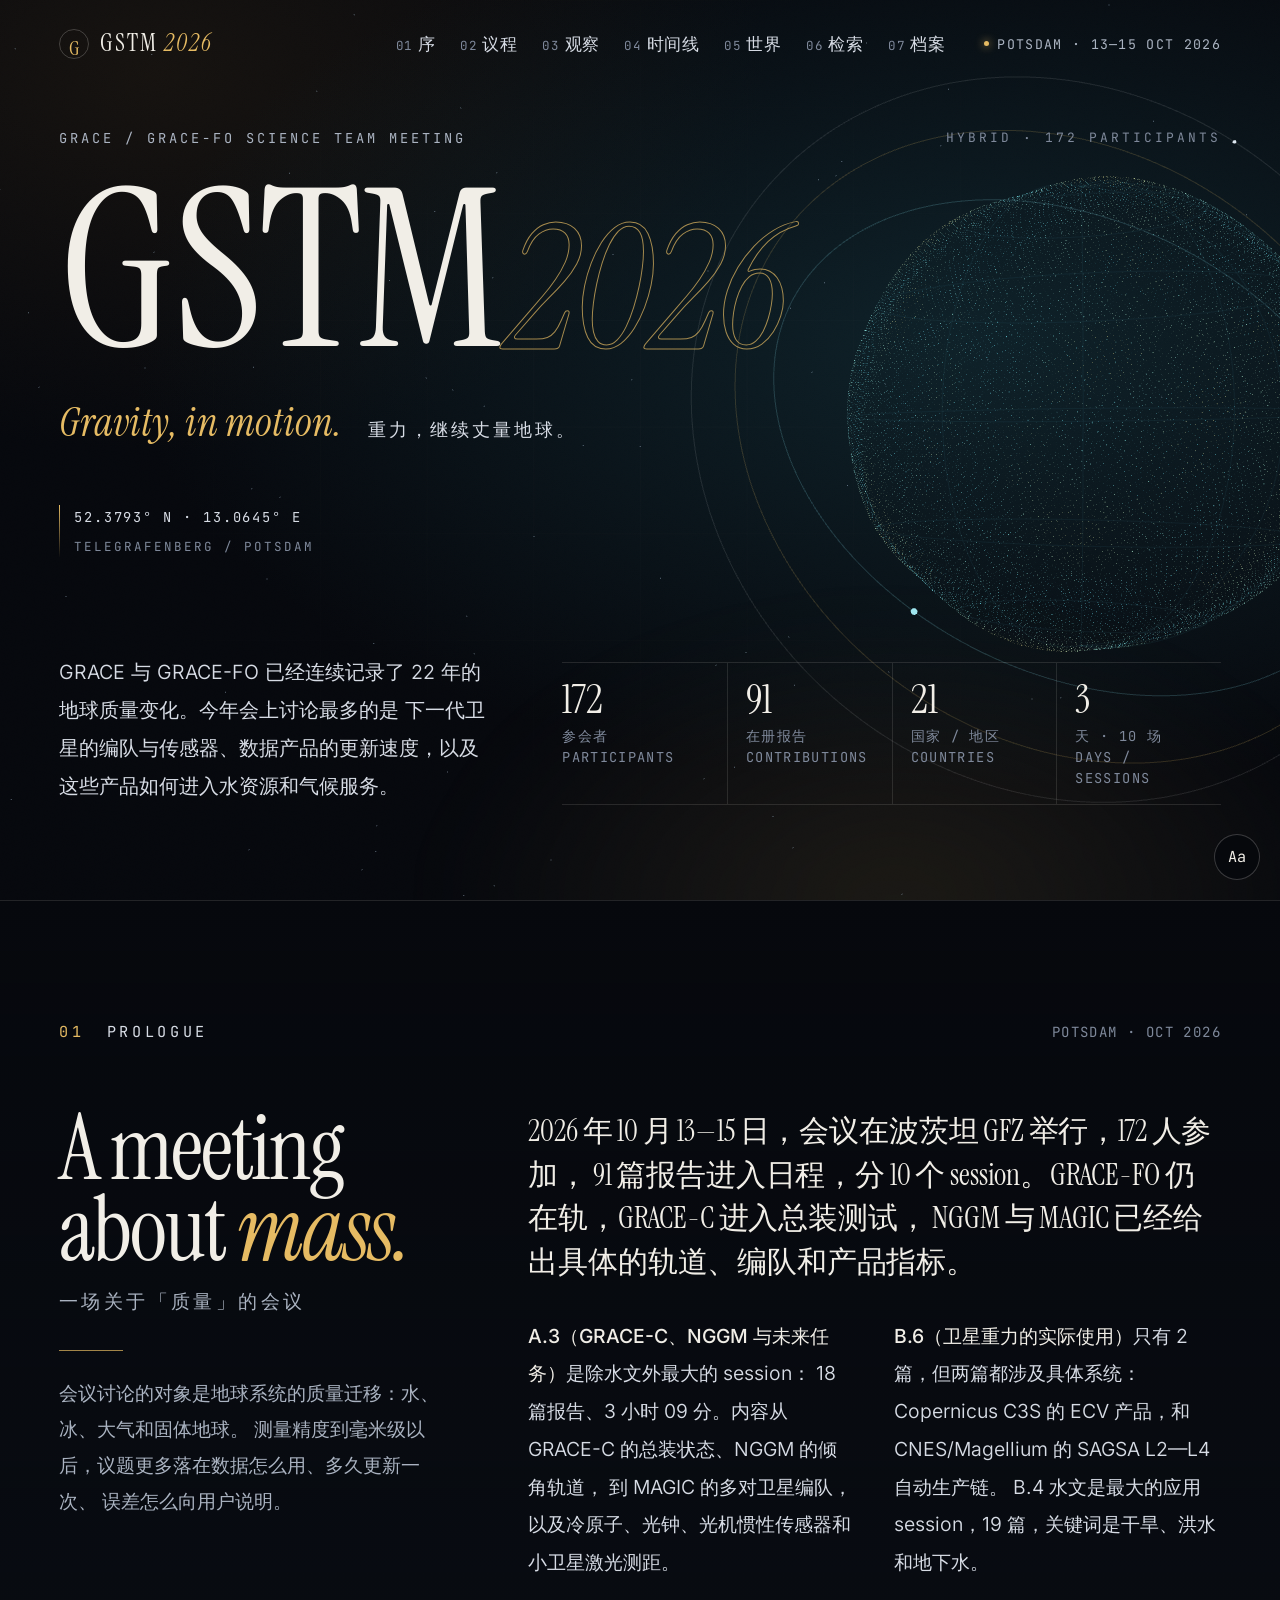
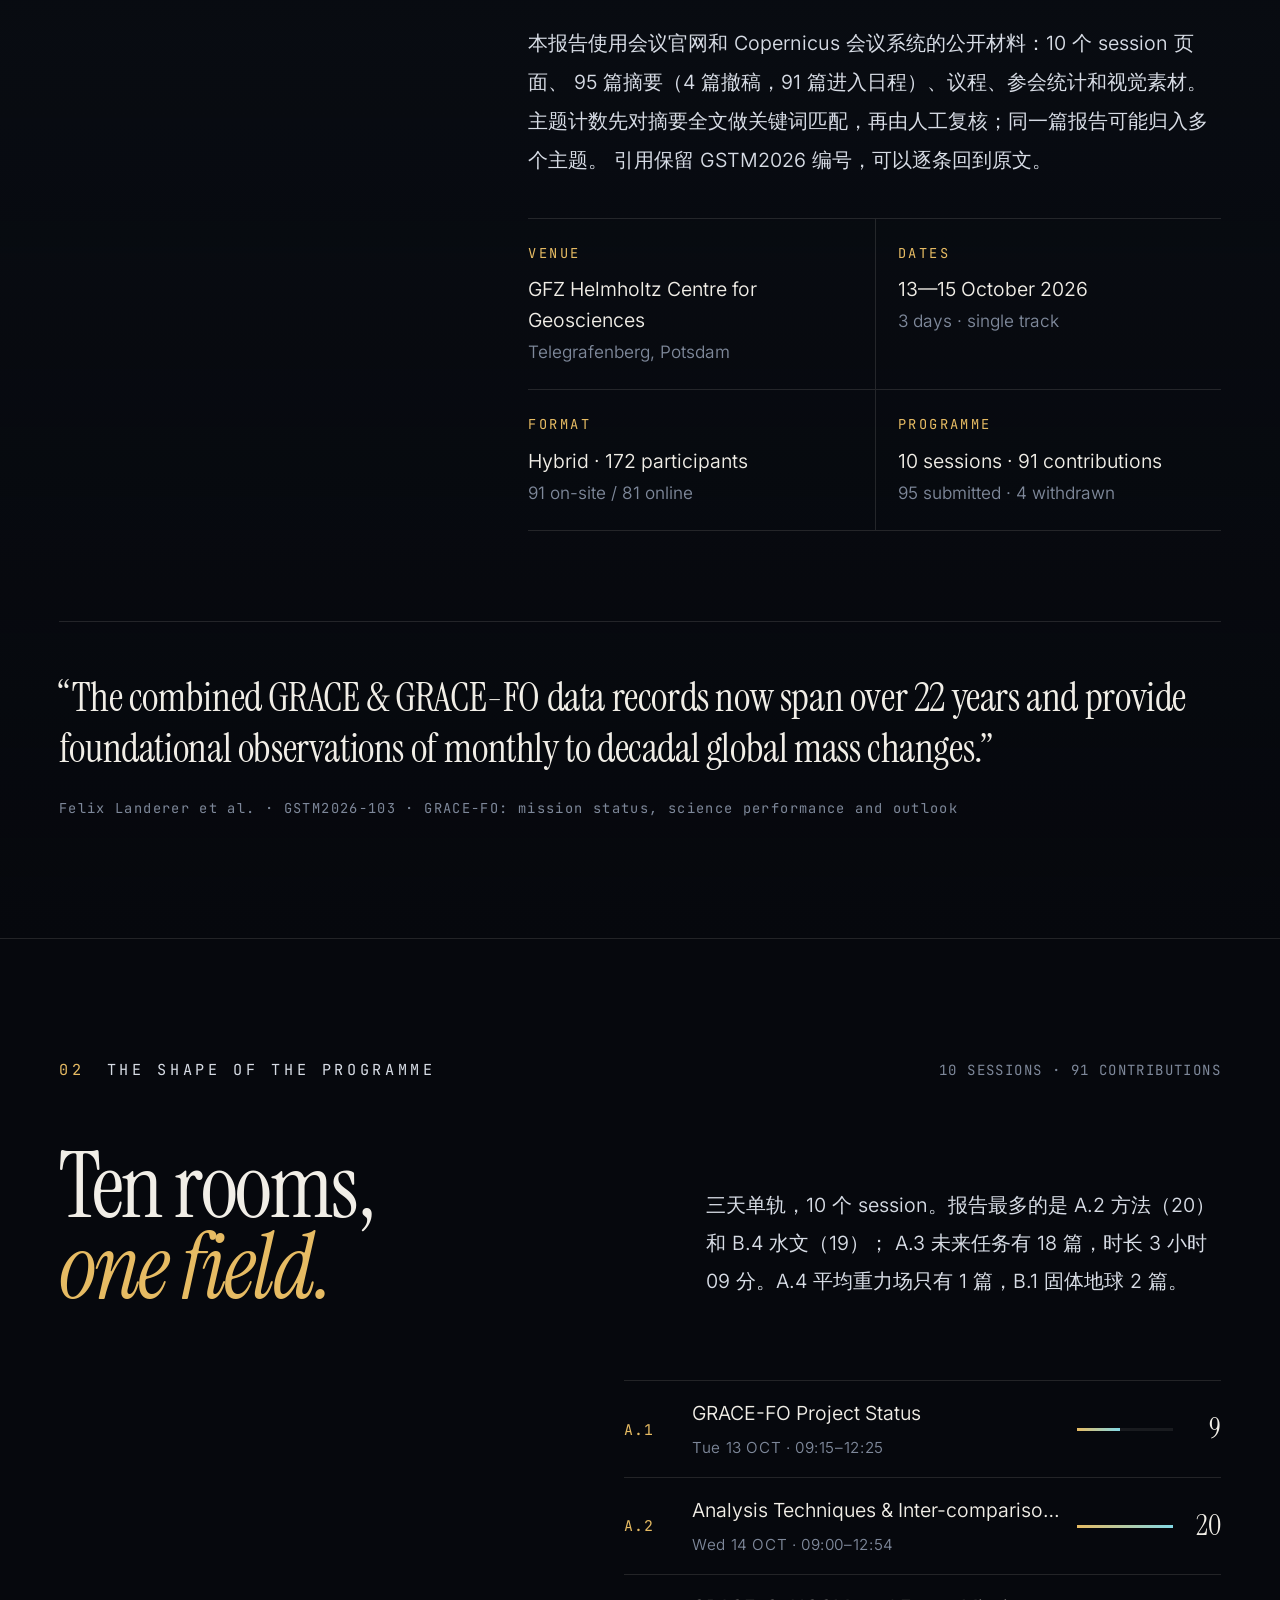
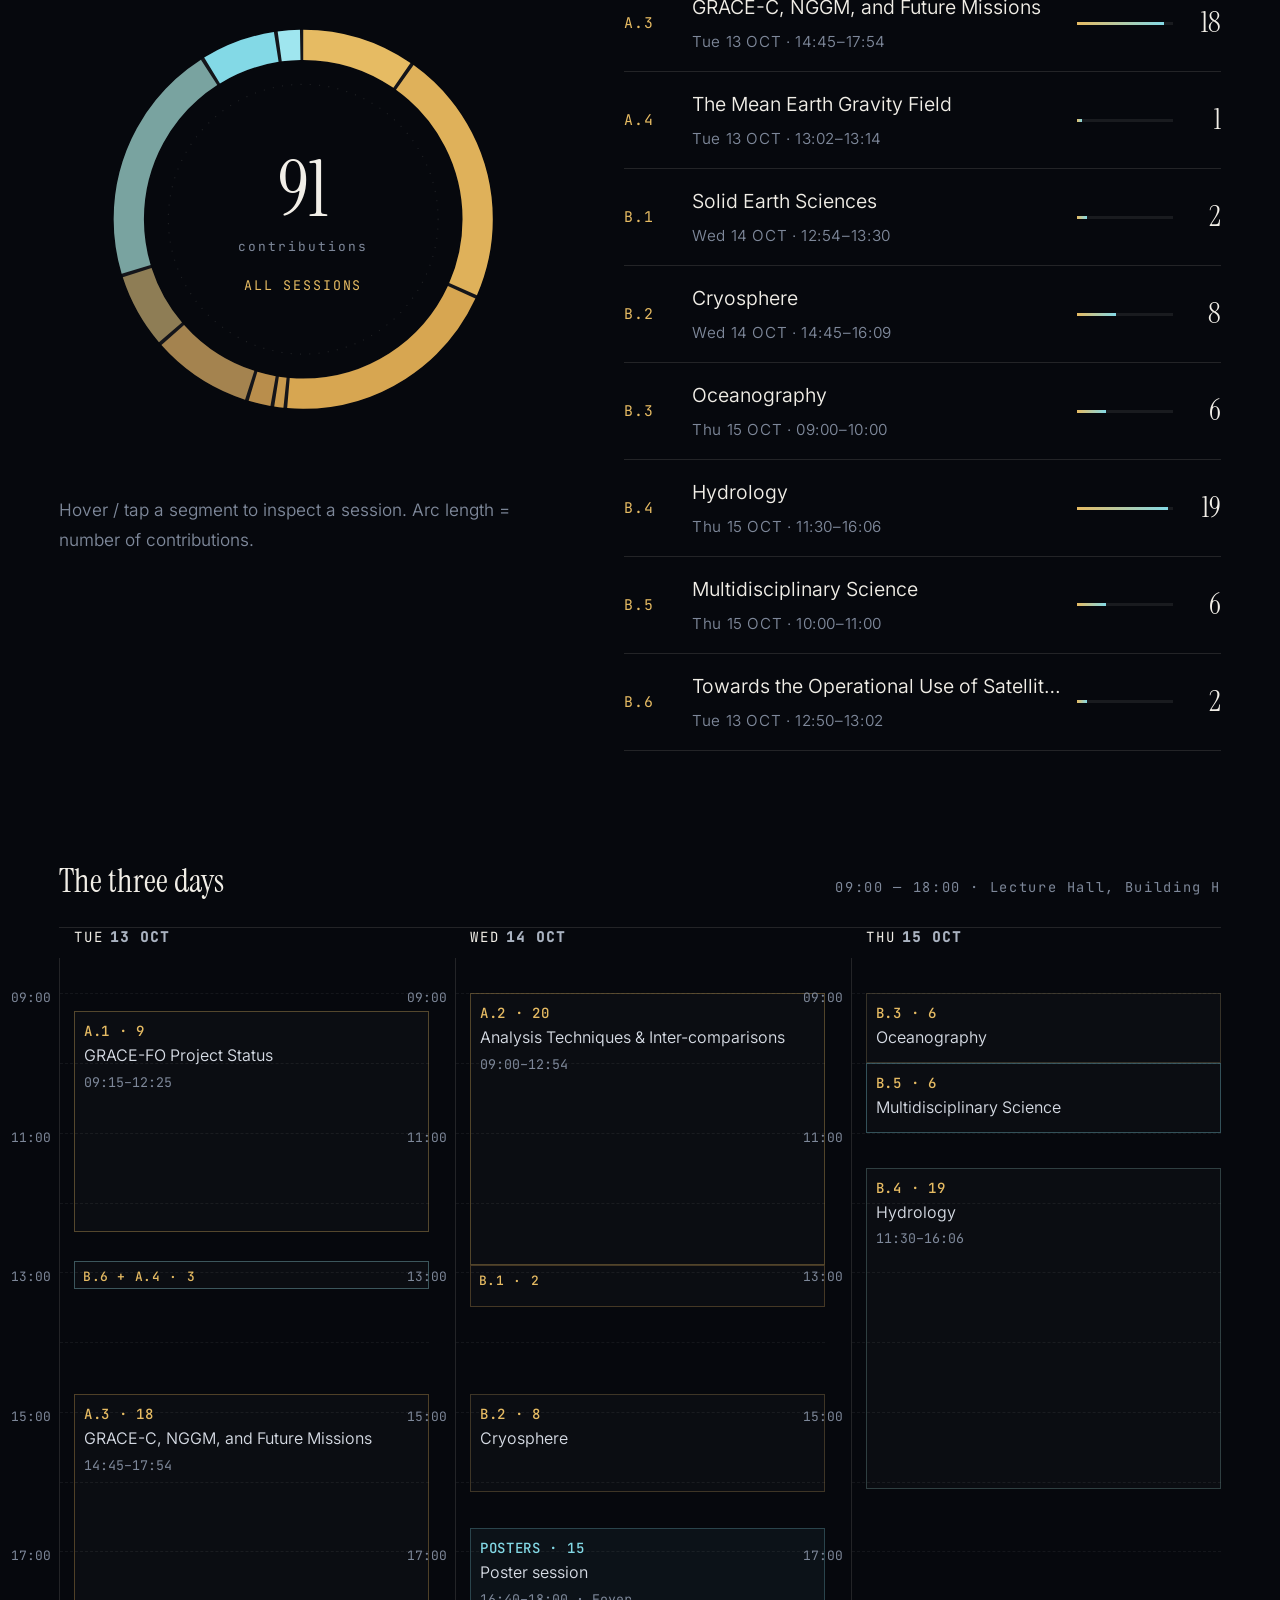
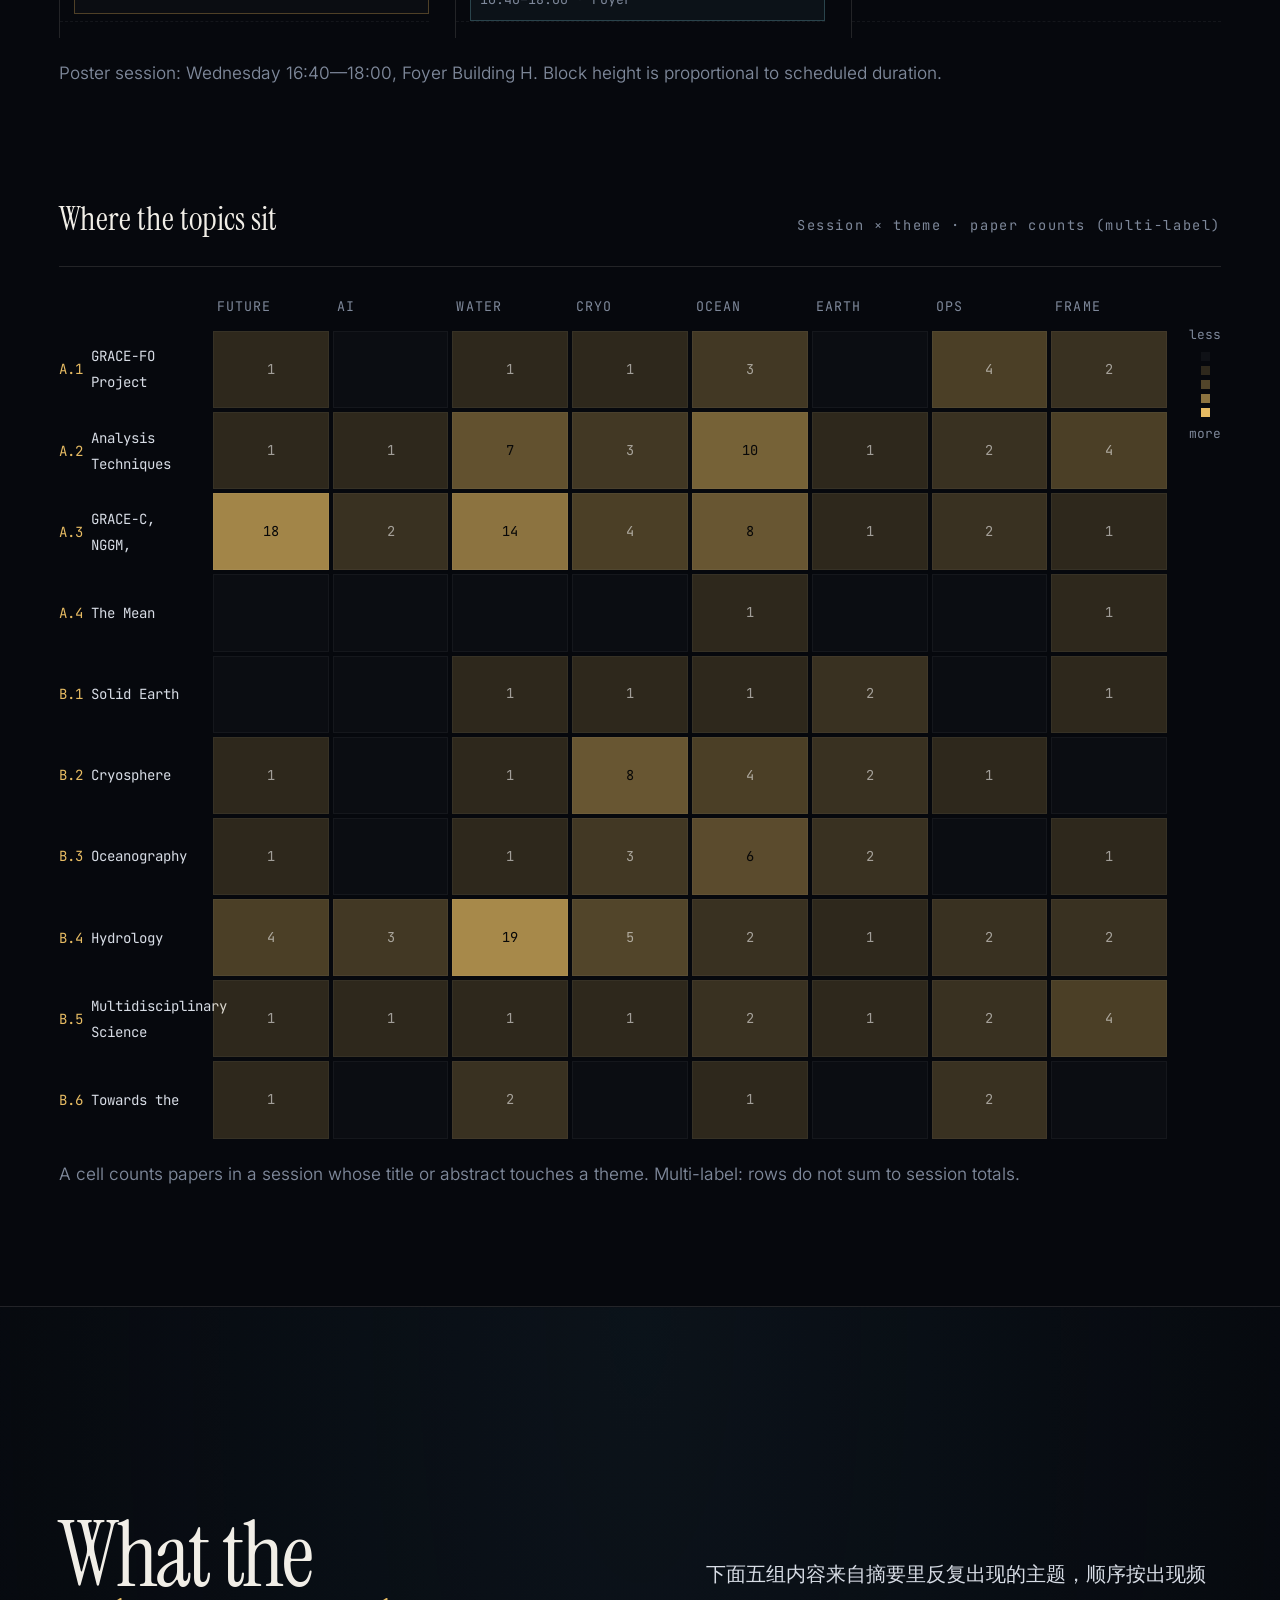
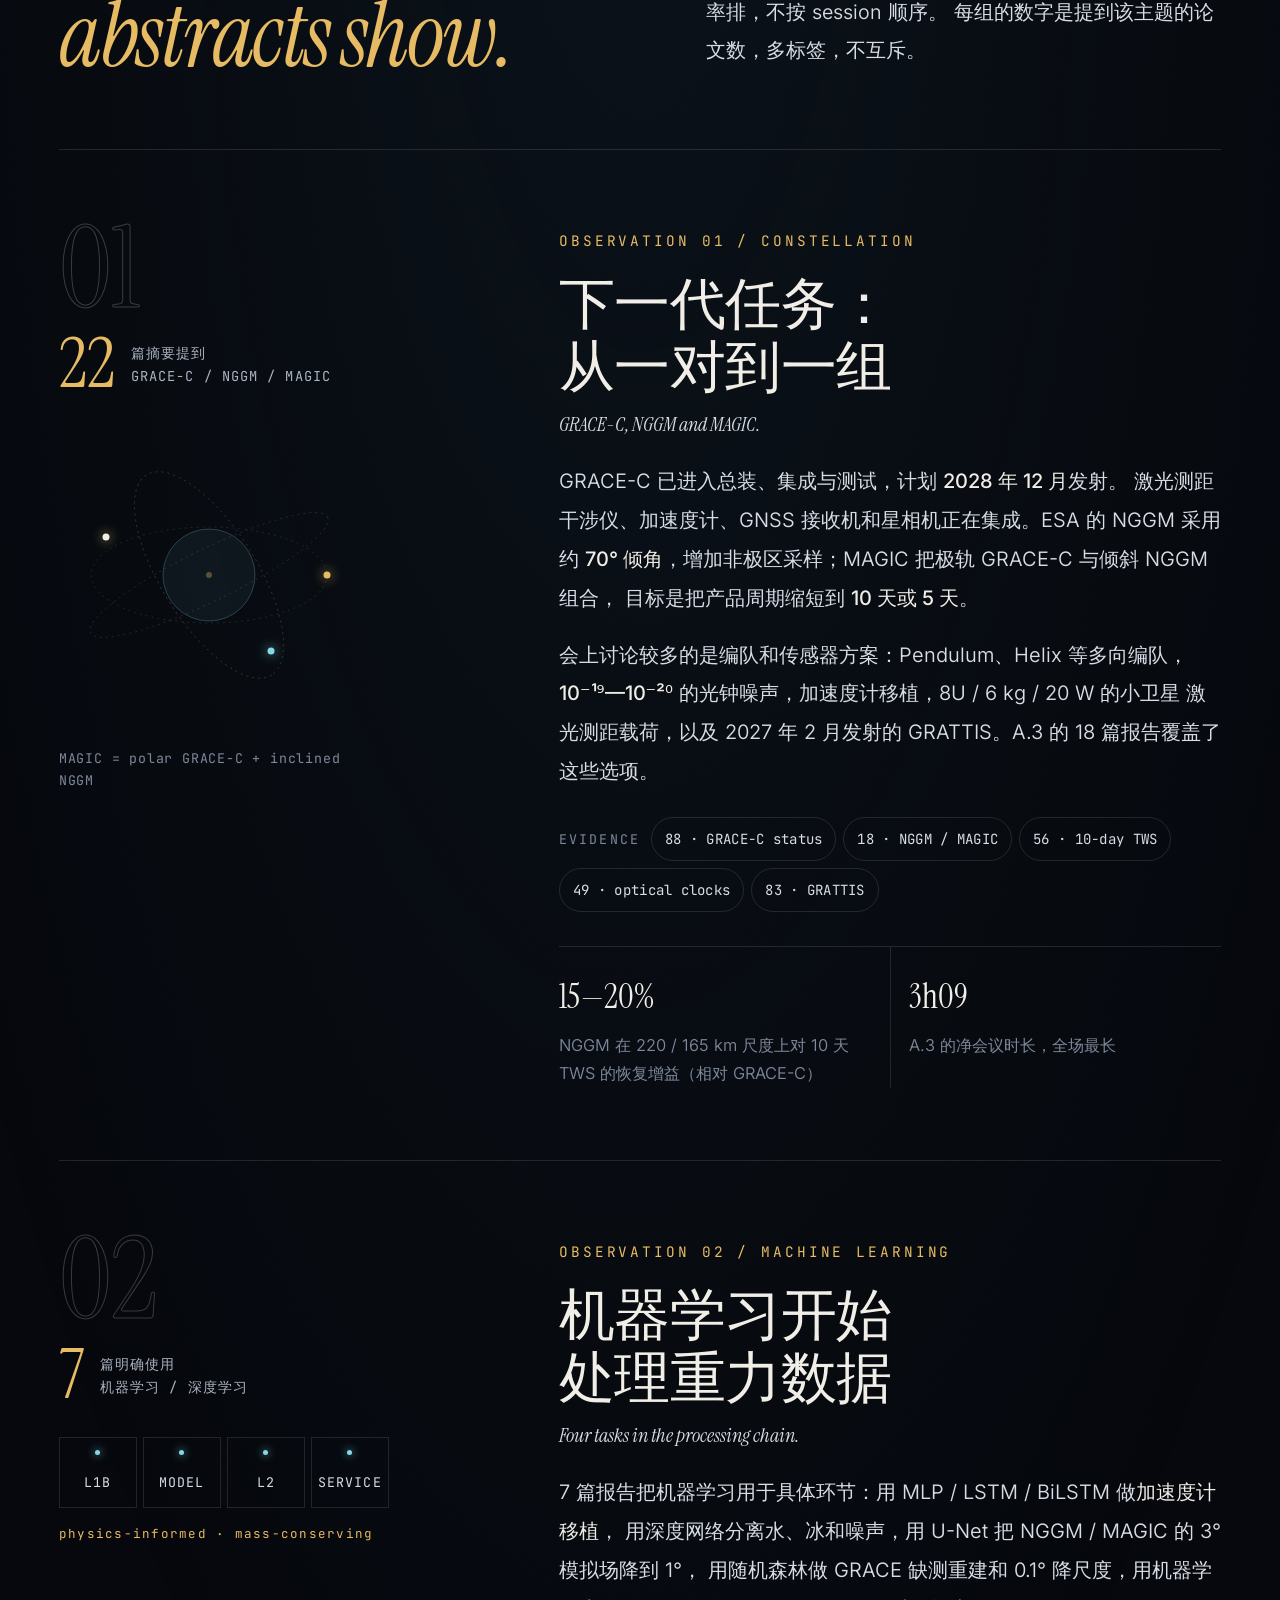
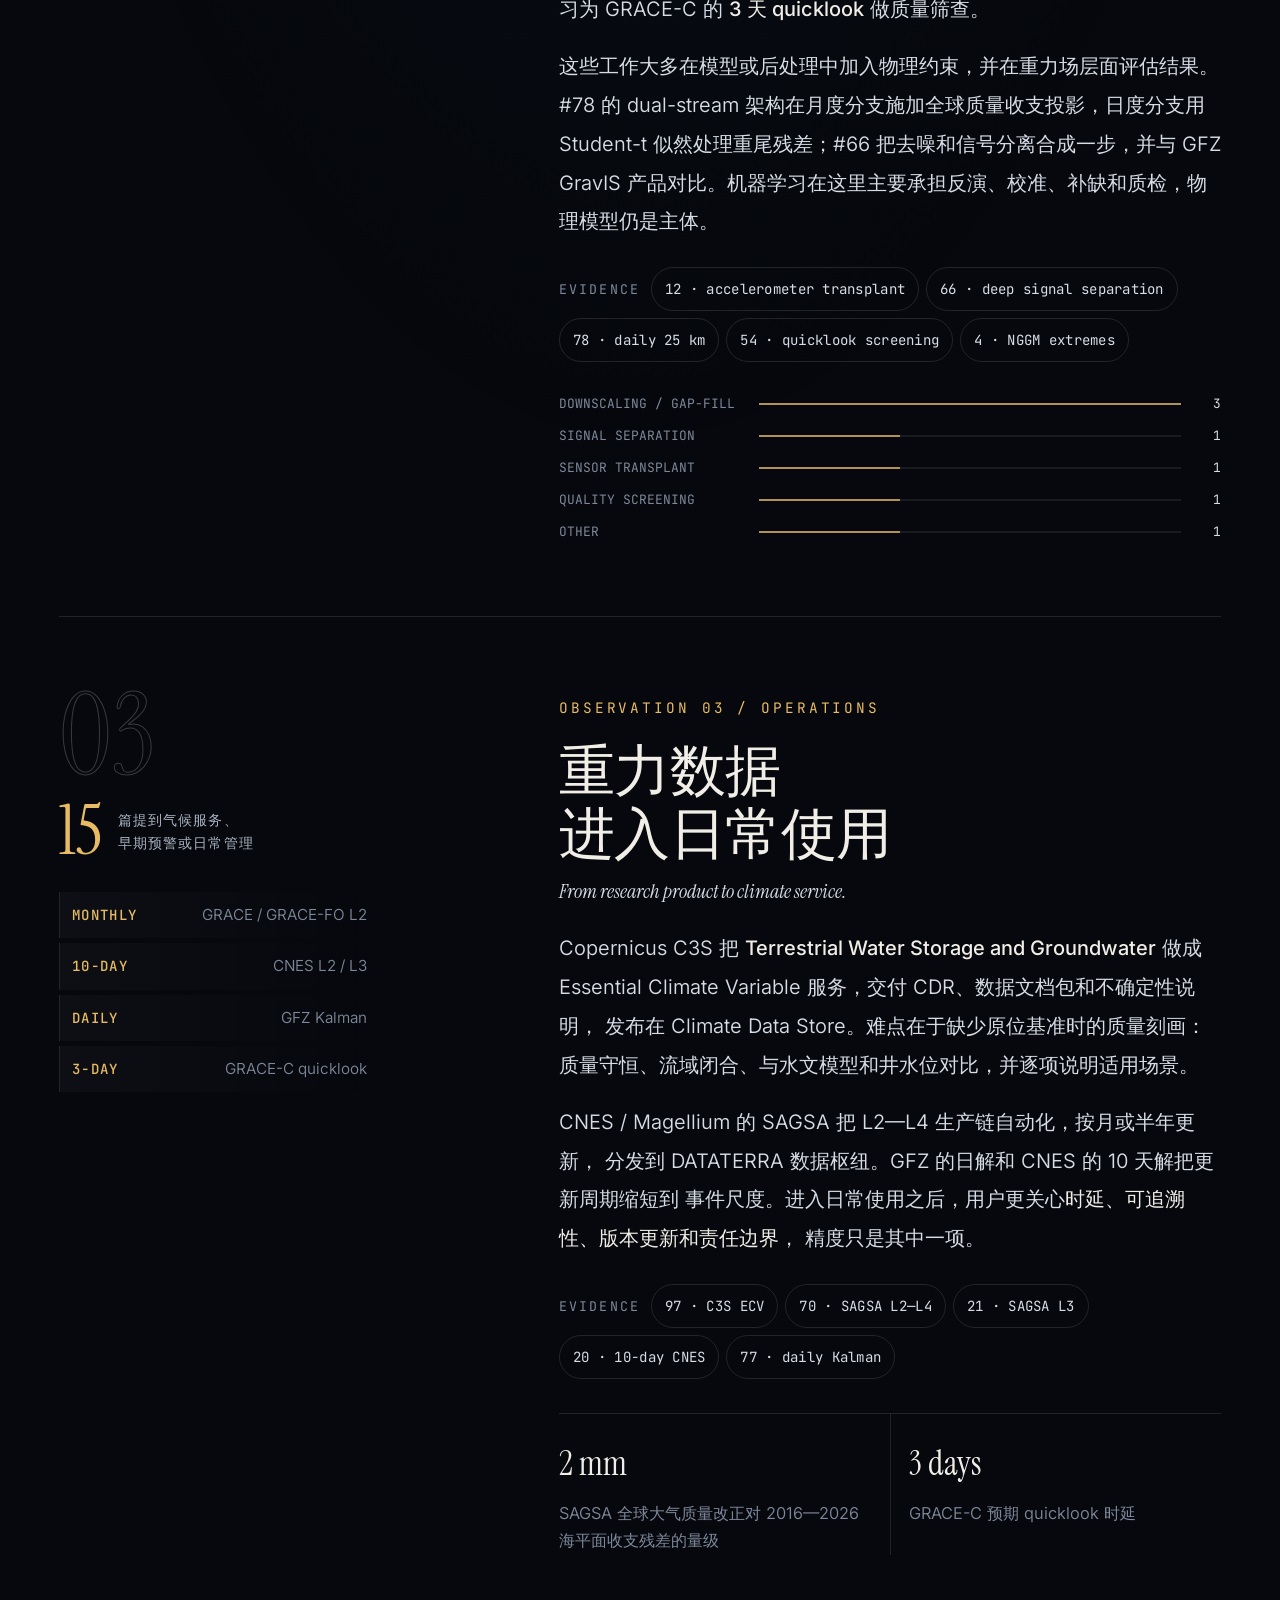
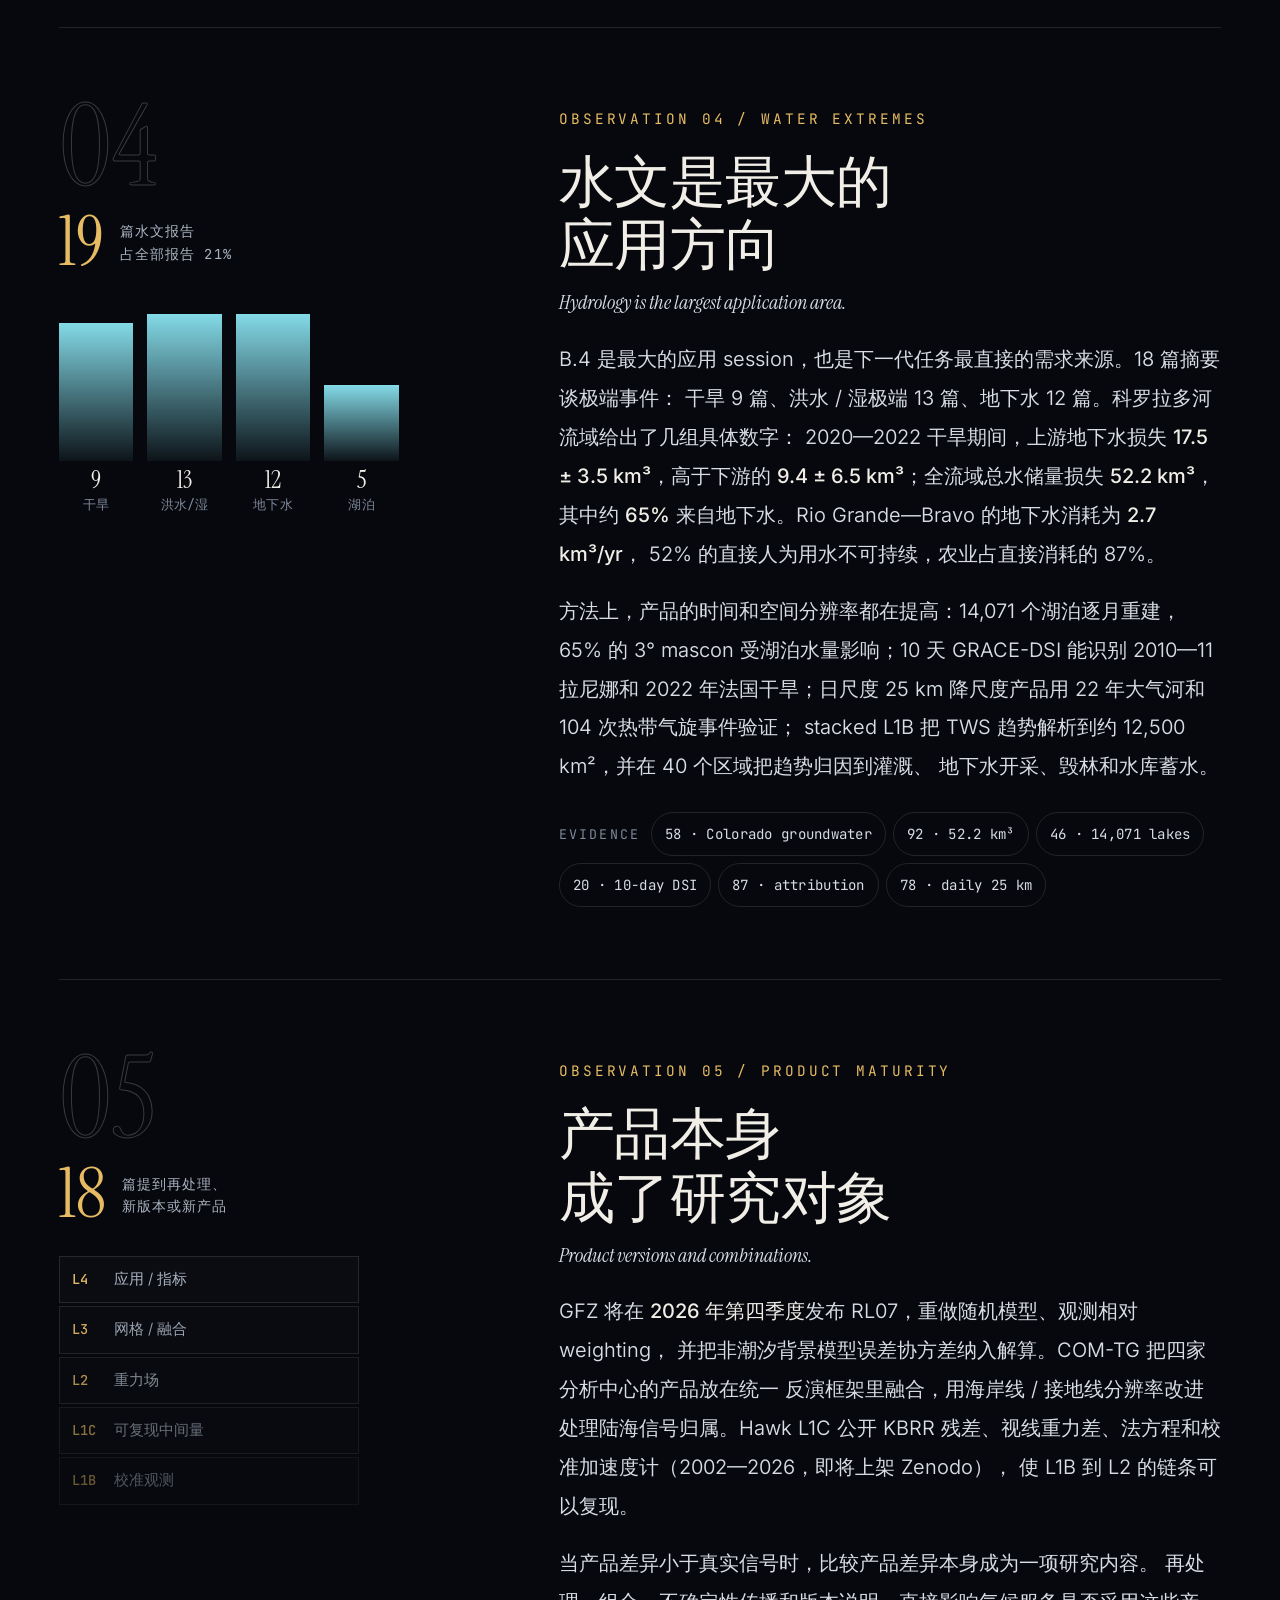
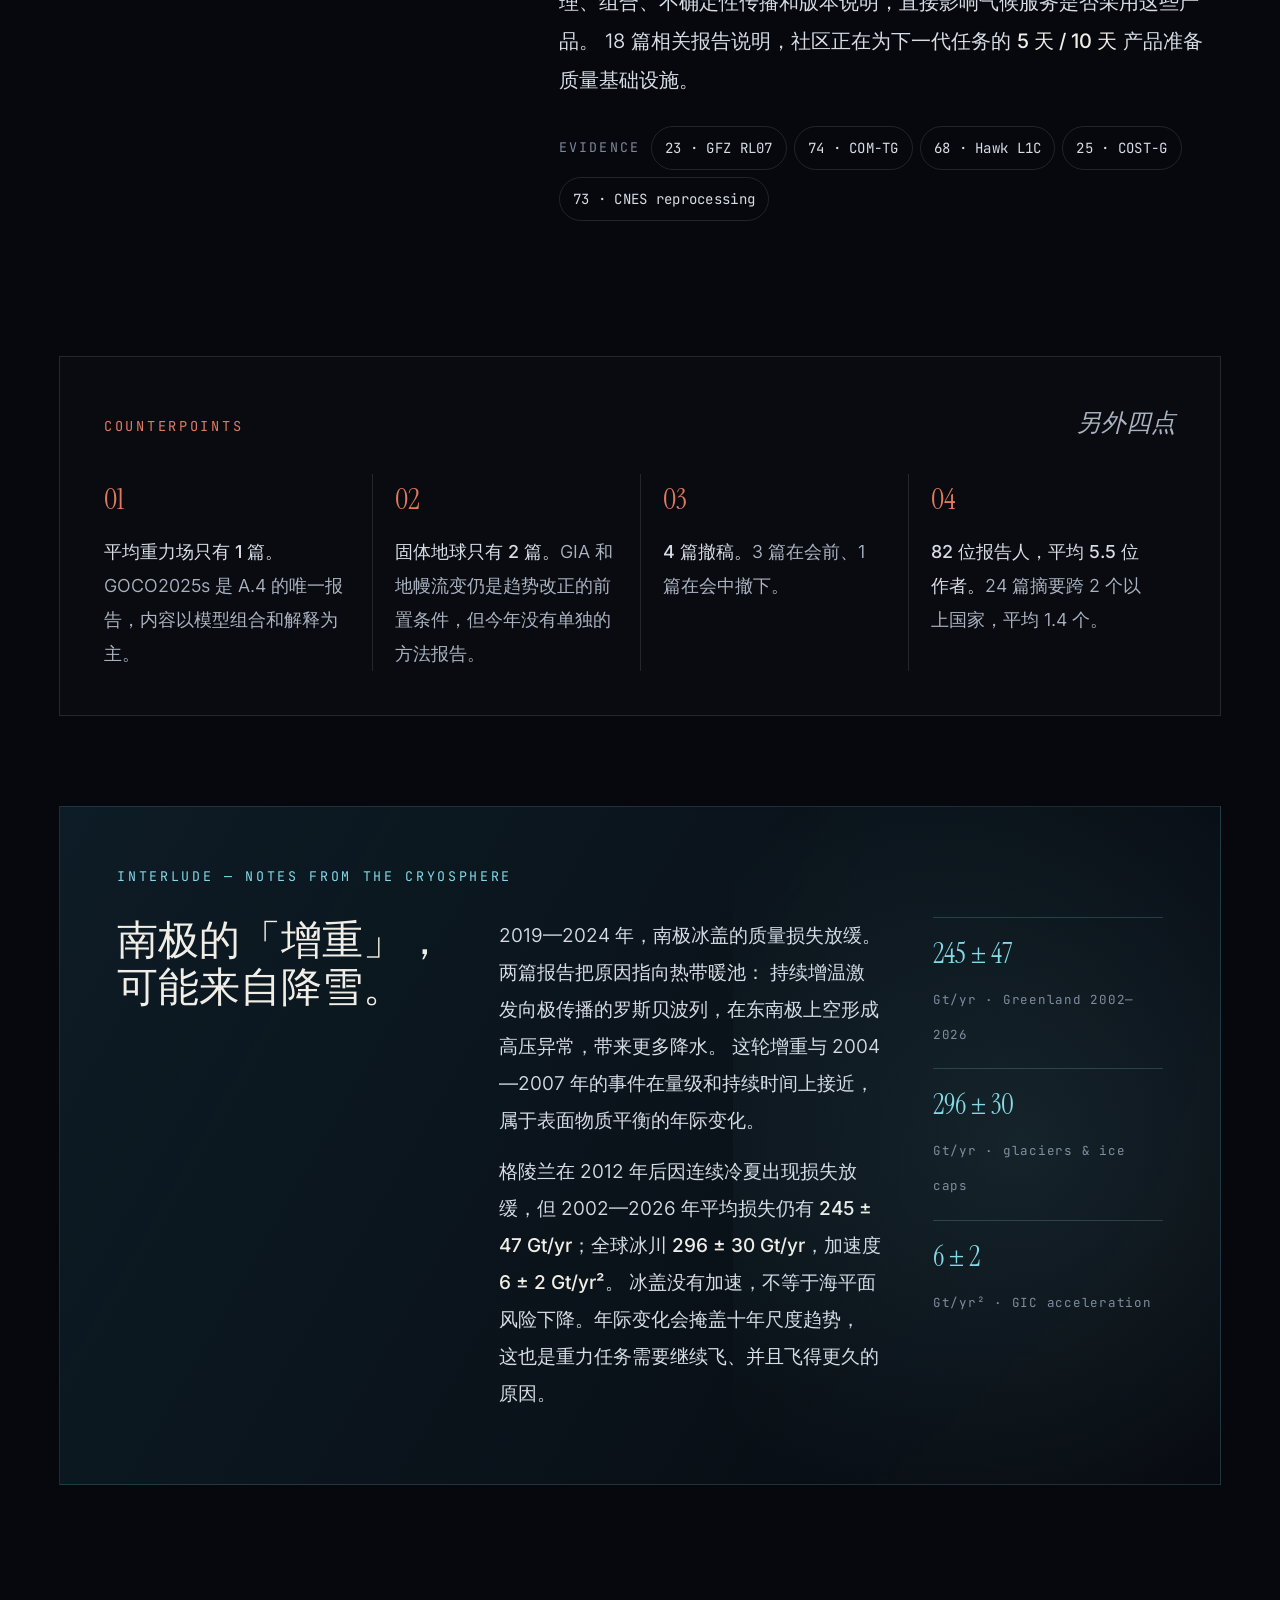
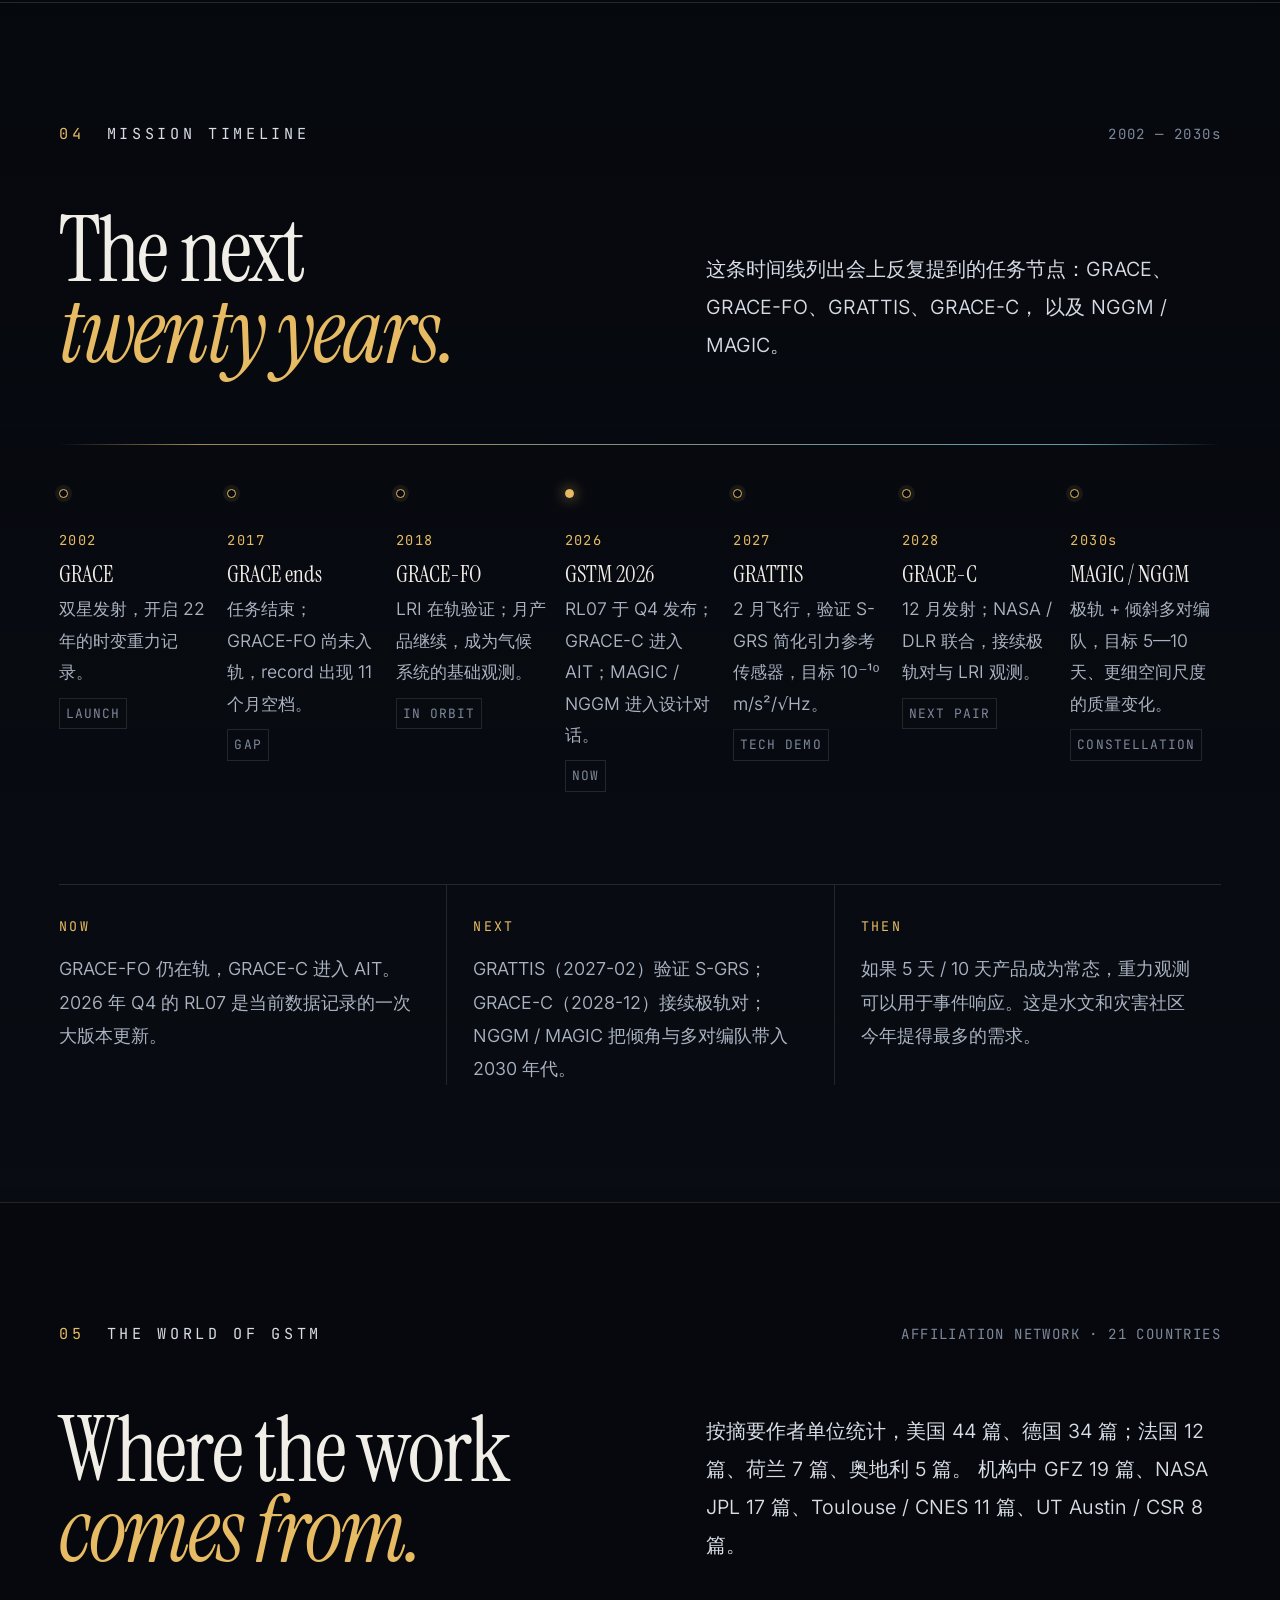
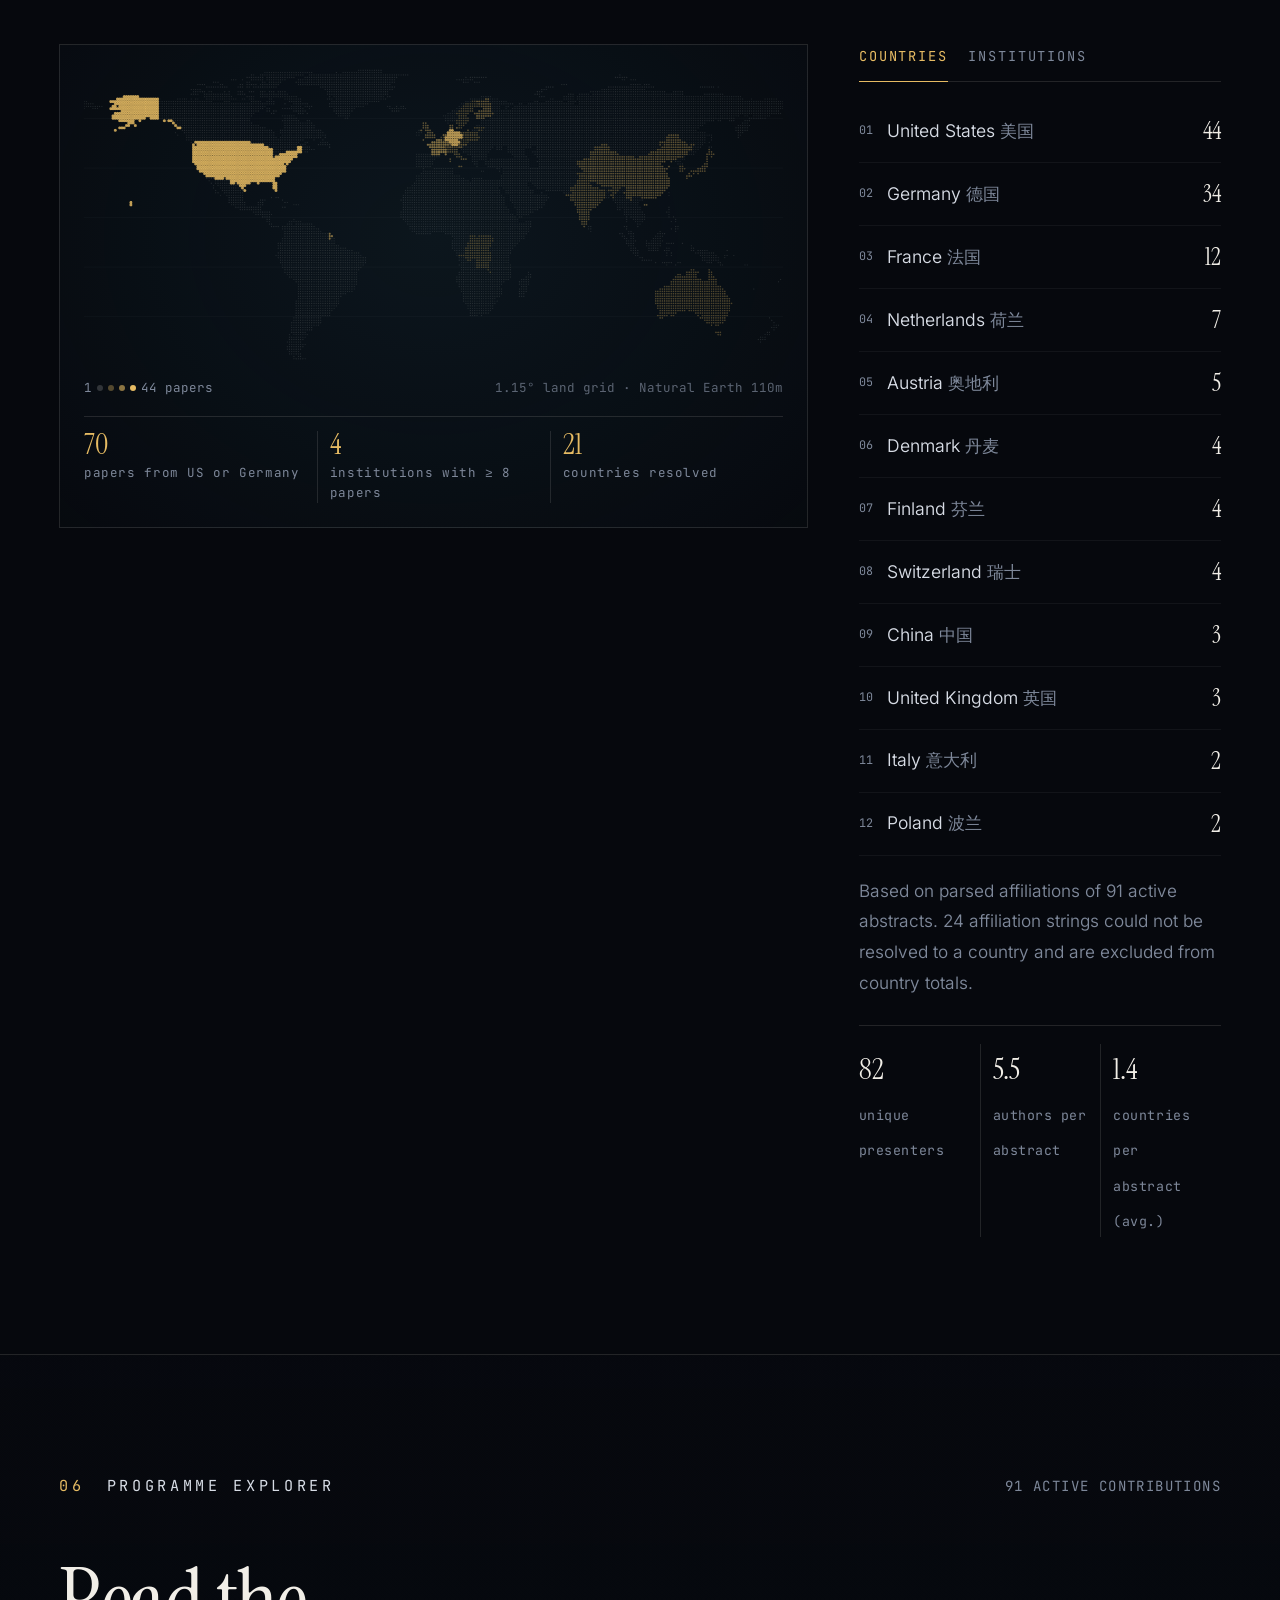
==== commit c00df00c: "Public site: two PDFs only; report PDF with figures" ====
--- a/index.html
+++ b/index.html
@@ -630,10 +630,6 @@
           </div>
         </div>
 
-        <div class="download-list" data-reveal>
-          <a href="downloads/GSTM2026_report.pdf" download><b>GSTM2026_report.pdf</b><span>12 页 · 含 3 张数据图</span><i>↧</i></a>
-          <a href="downloads/GSTM2026_abstracts.pdf" download><b>GSTM2026_abstracts.pdf</b><span>54 页 · 91 篇摘要</span><i>↧</i></a>
-        </div>
       </div>
 
       <div class="sources" data-reveal>
--- a/css/styles.css
+++ b/css/styles.css
@@ -445,8 +445,9 @@
 
 /* ---------- archive ---------- */
 .archive{border-top:1px solid var(--line)}
-.archive-grid{display:grid;grid-template-columns:1.1fr .9fr;gap:clamp(34px,6vw,90px);align-items:start}
-.archive-lead p{max-width:34em;color:var(--ink-2);font-size:.92rem;line-height:1.95;margin:26px 0 0}
+.archive-grid{display:block}
+.archive-lead{max-width:820px}
+.archive-lead p{max-width:38em;color:var(--ink-2);font-size:.92rem;line-height:1.95;margin:26px 0 0}
 .archive-actions{display:flex;flex-direction:column;gap:8px;margin-top:34px;max-width:560px}
 .btn{display:flex;align-items:center;justify-content:space-between;gap:20px;padding:16px 18px;border:1px solid var(--line-2);font-family:var(--mono);font-size:.56rem;letter-spacing:.12em;transition:all .35s var(--ease)}
 .btn span{color:var(--dim);font-size:.46rem}
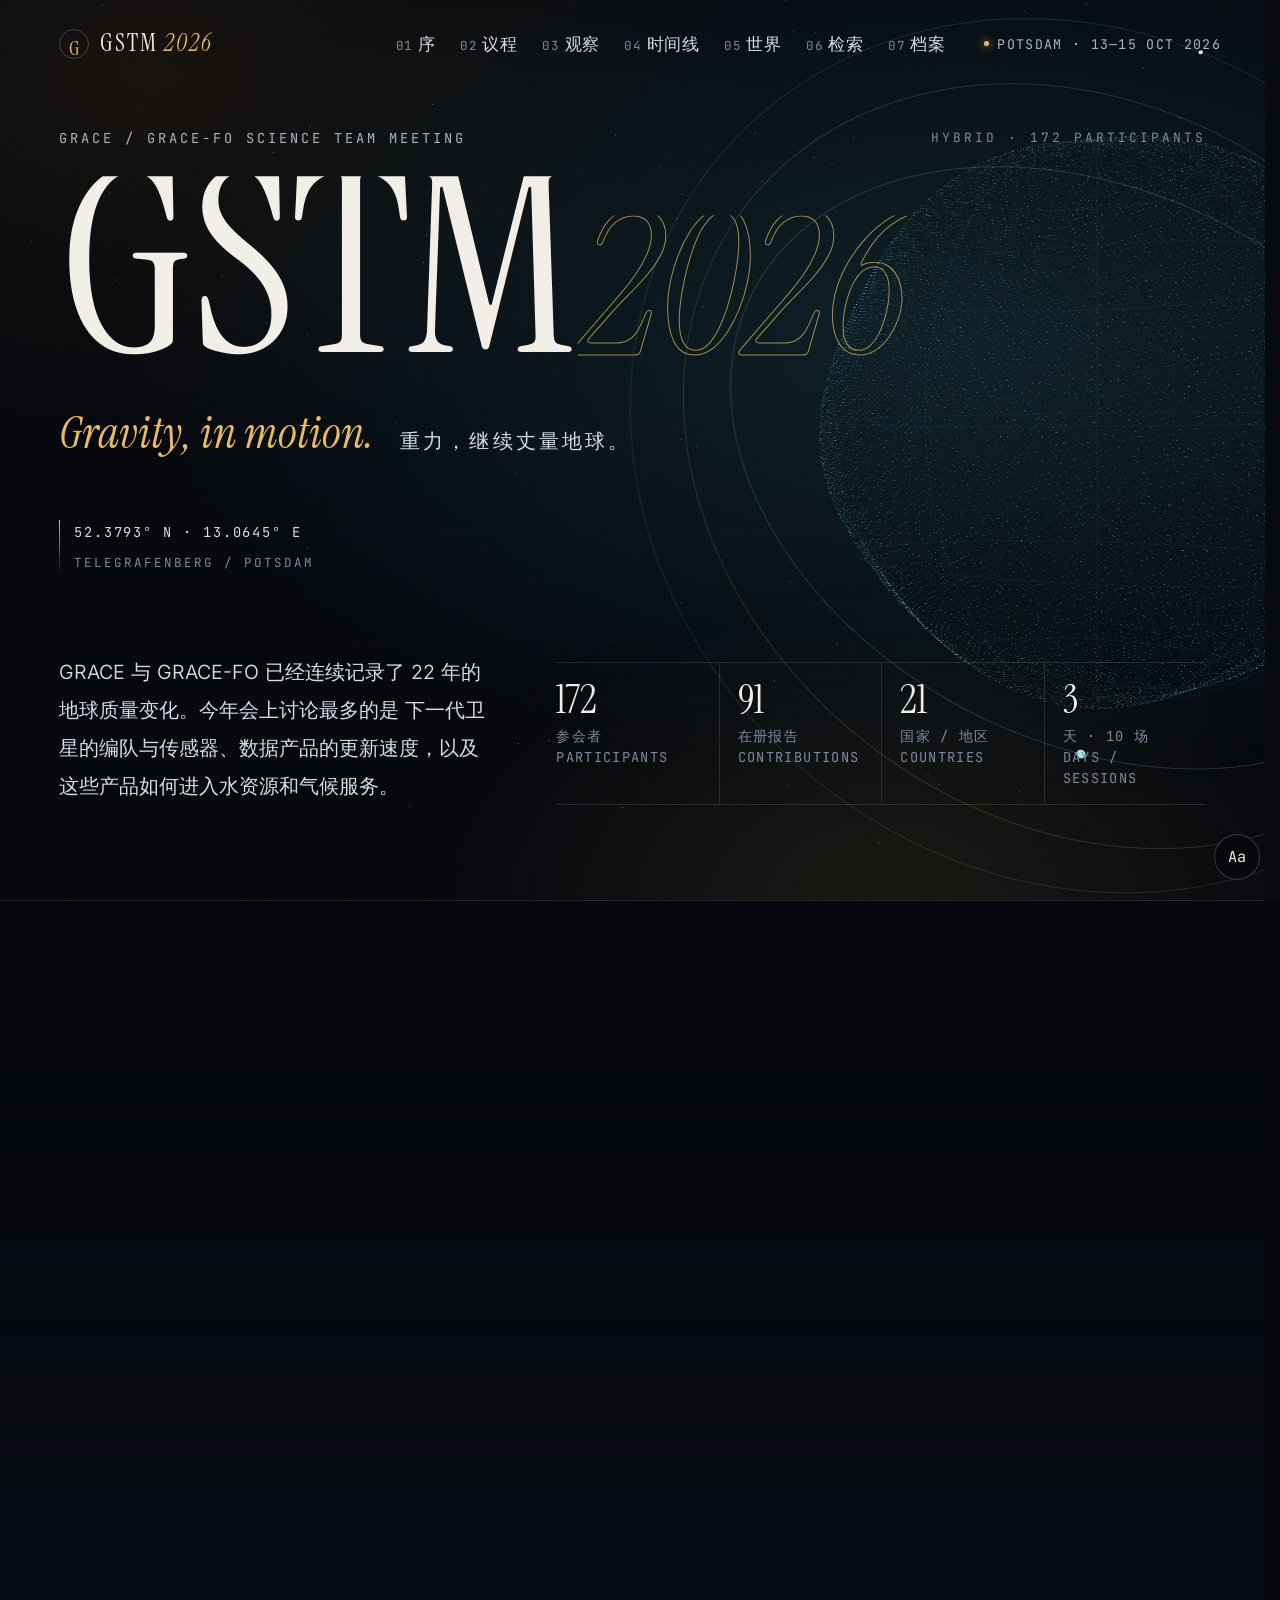
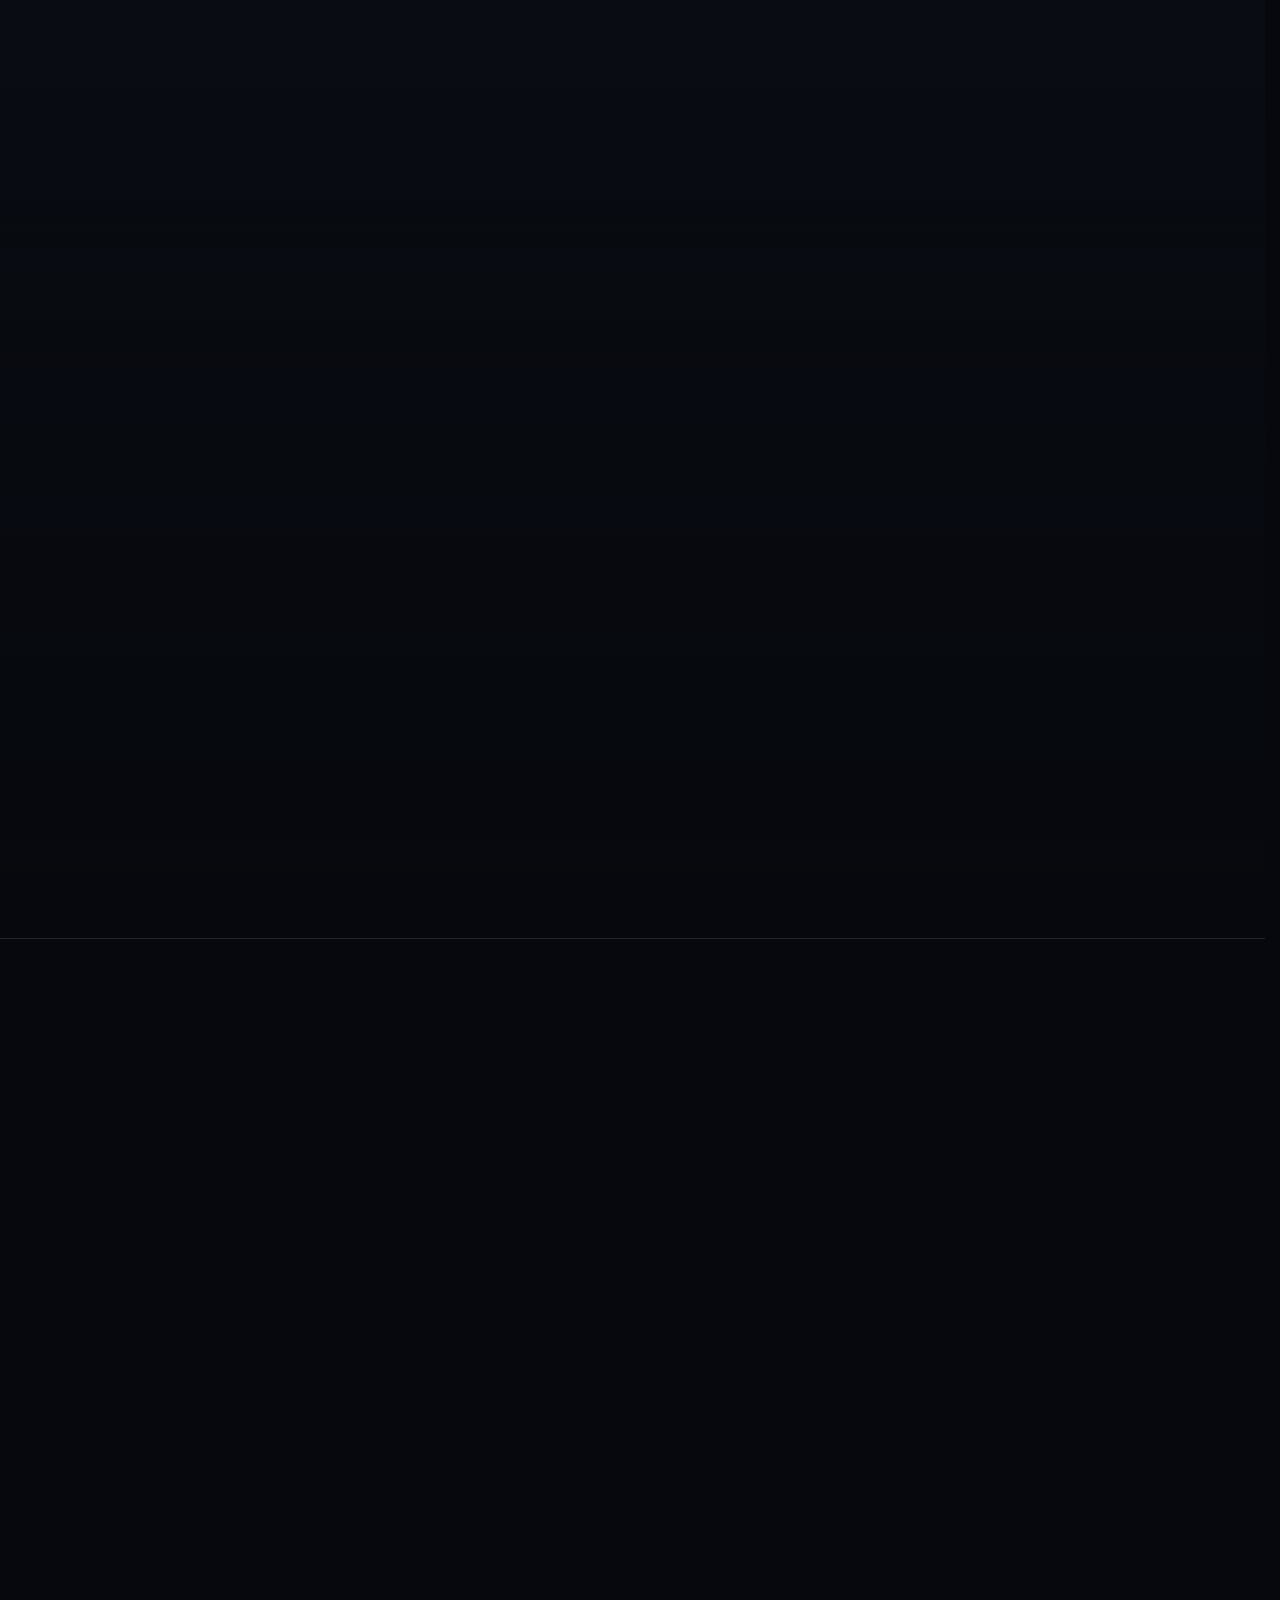
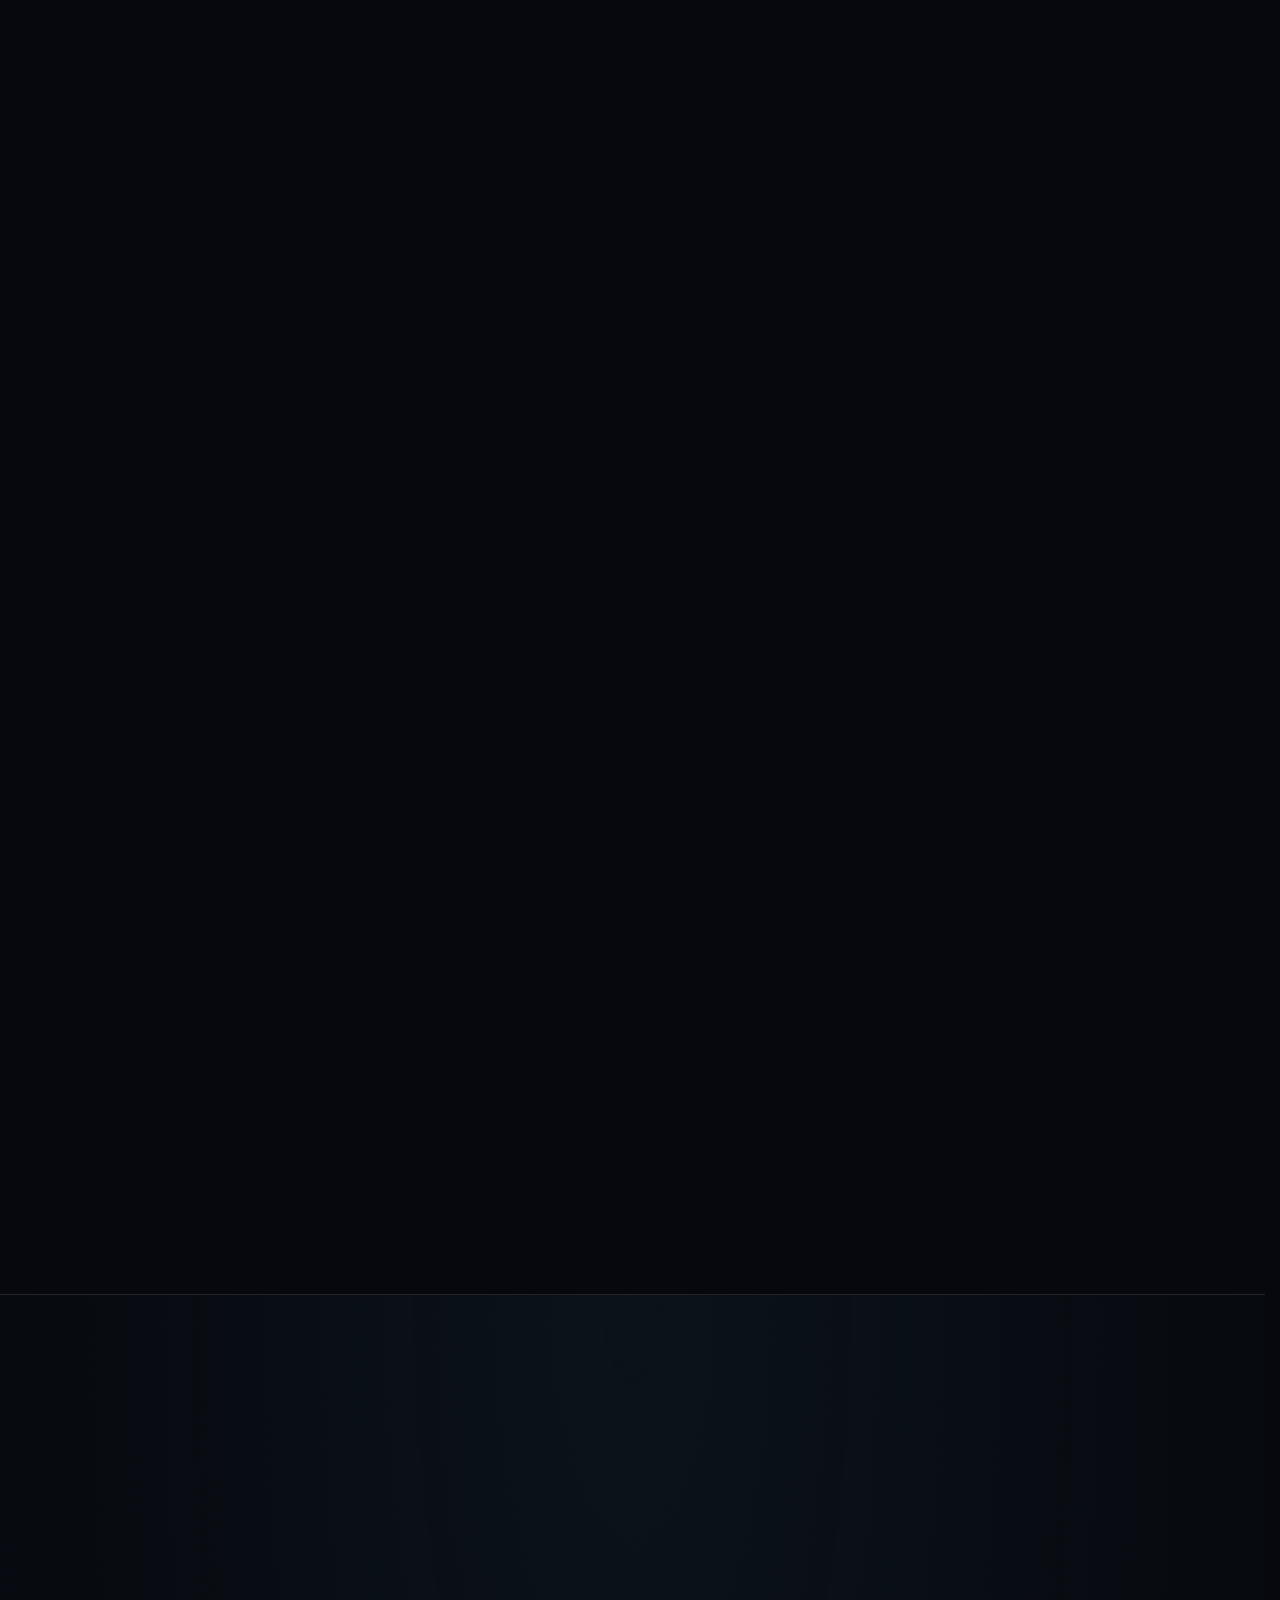
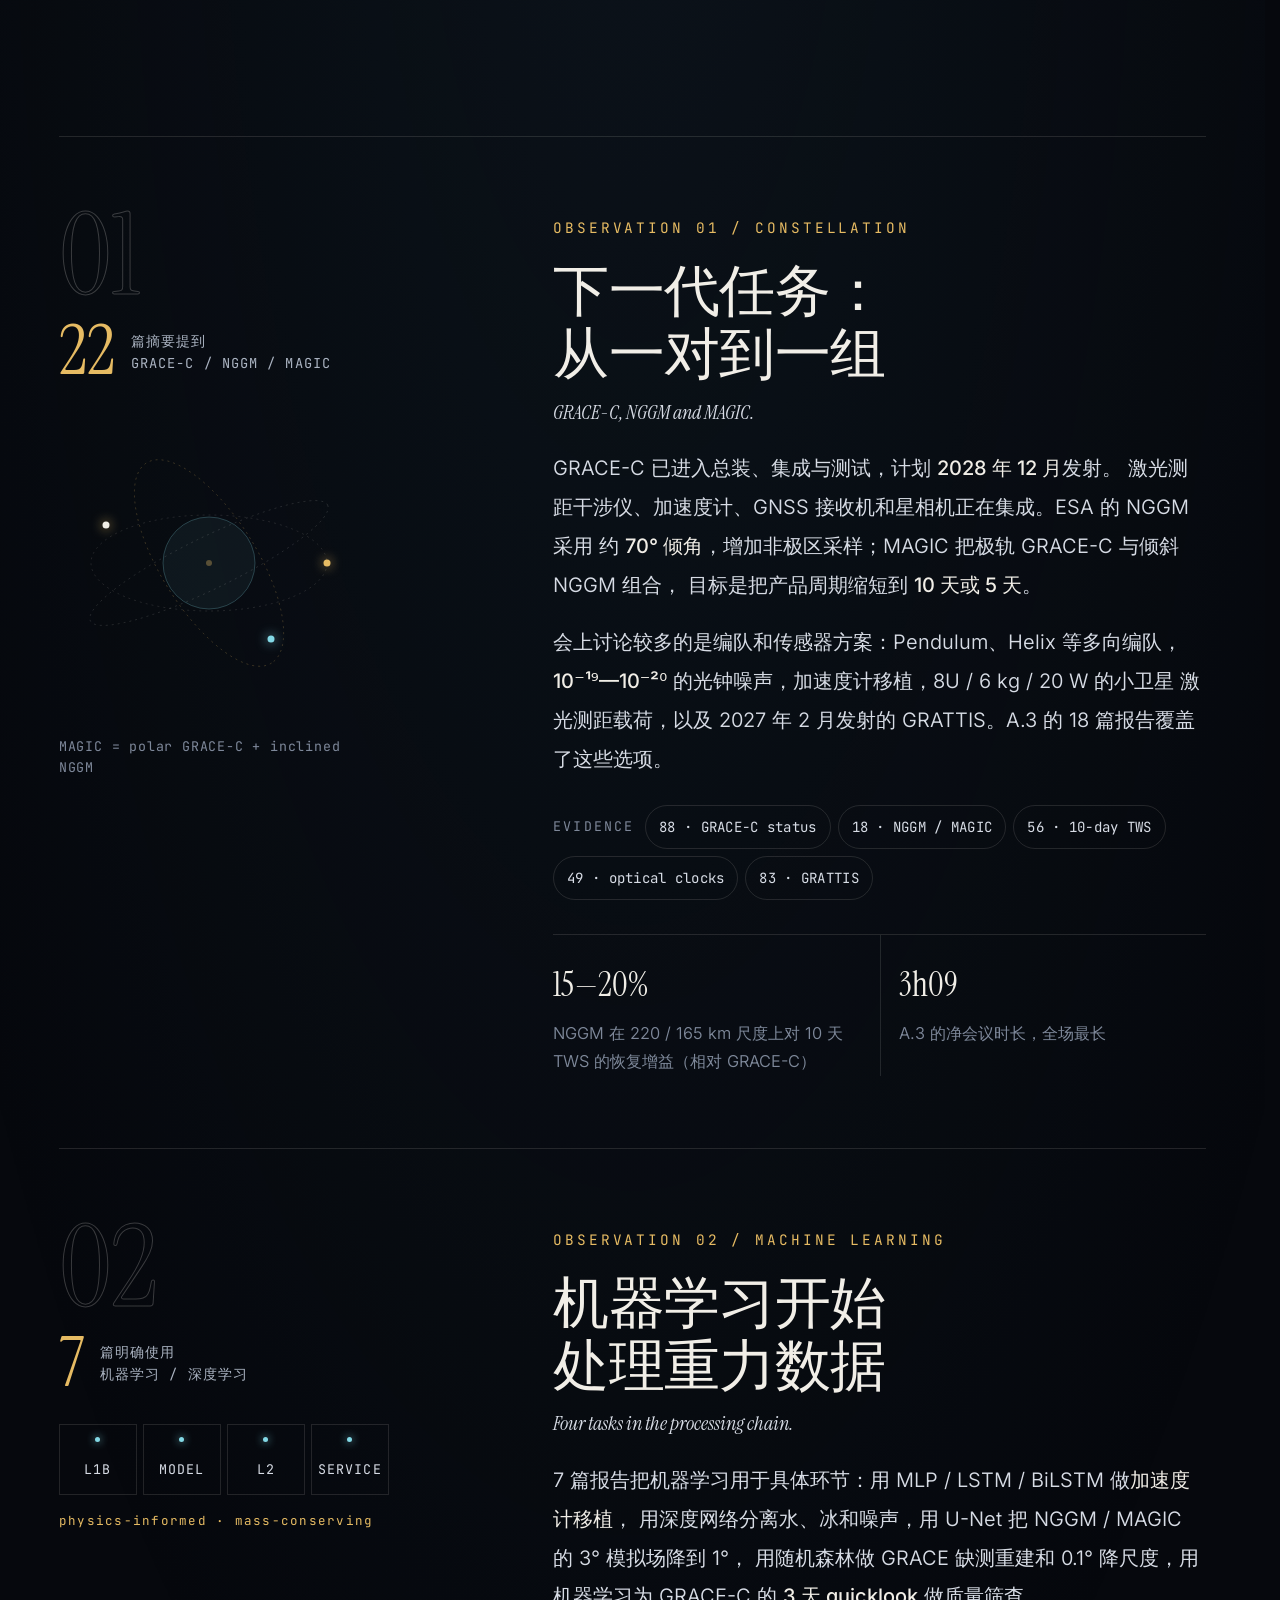
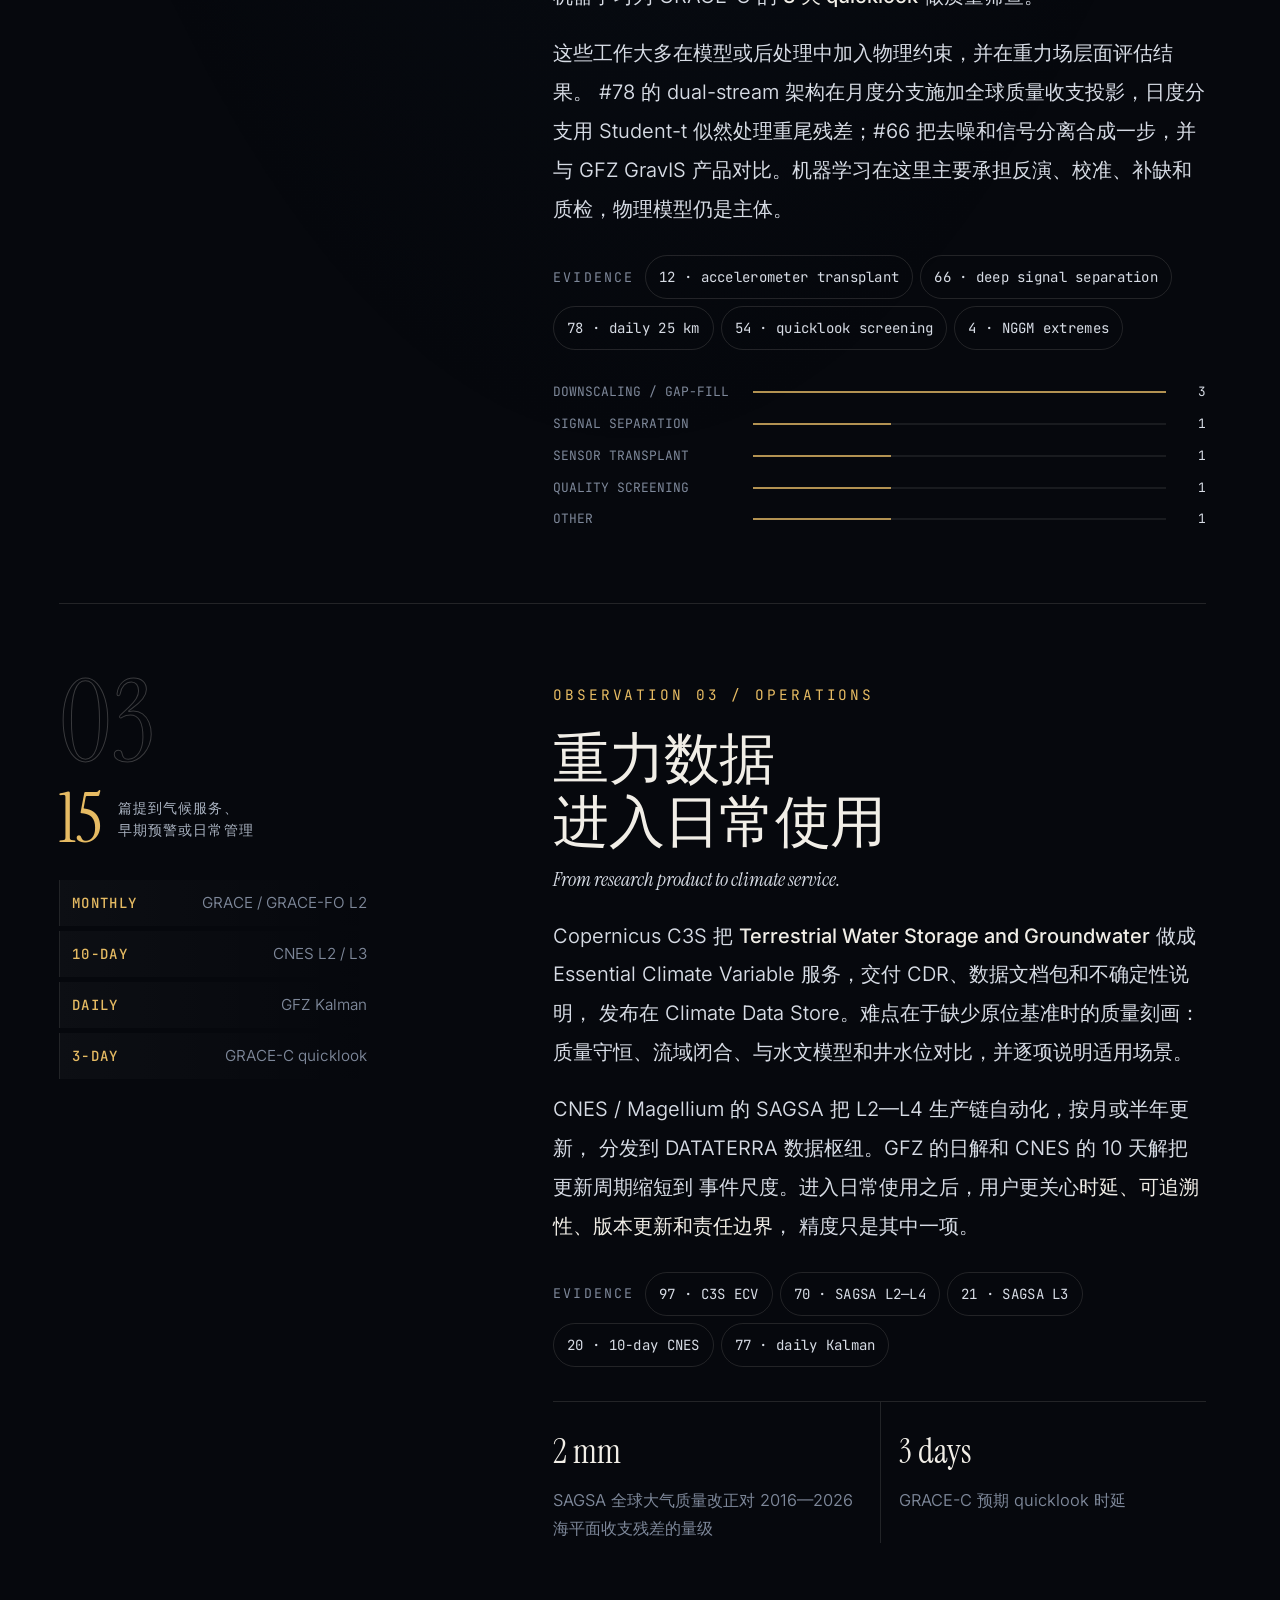
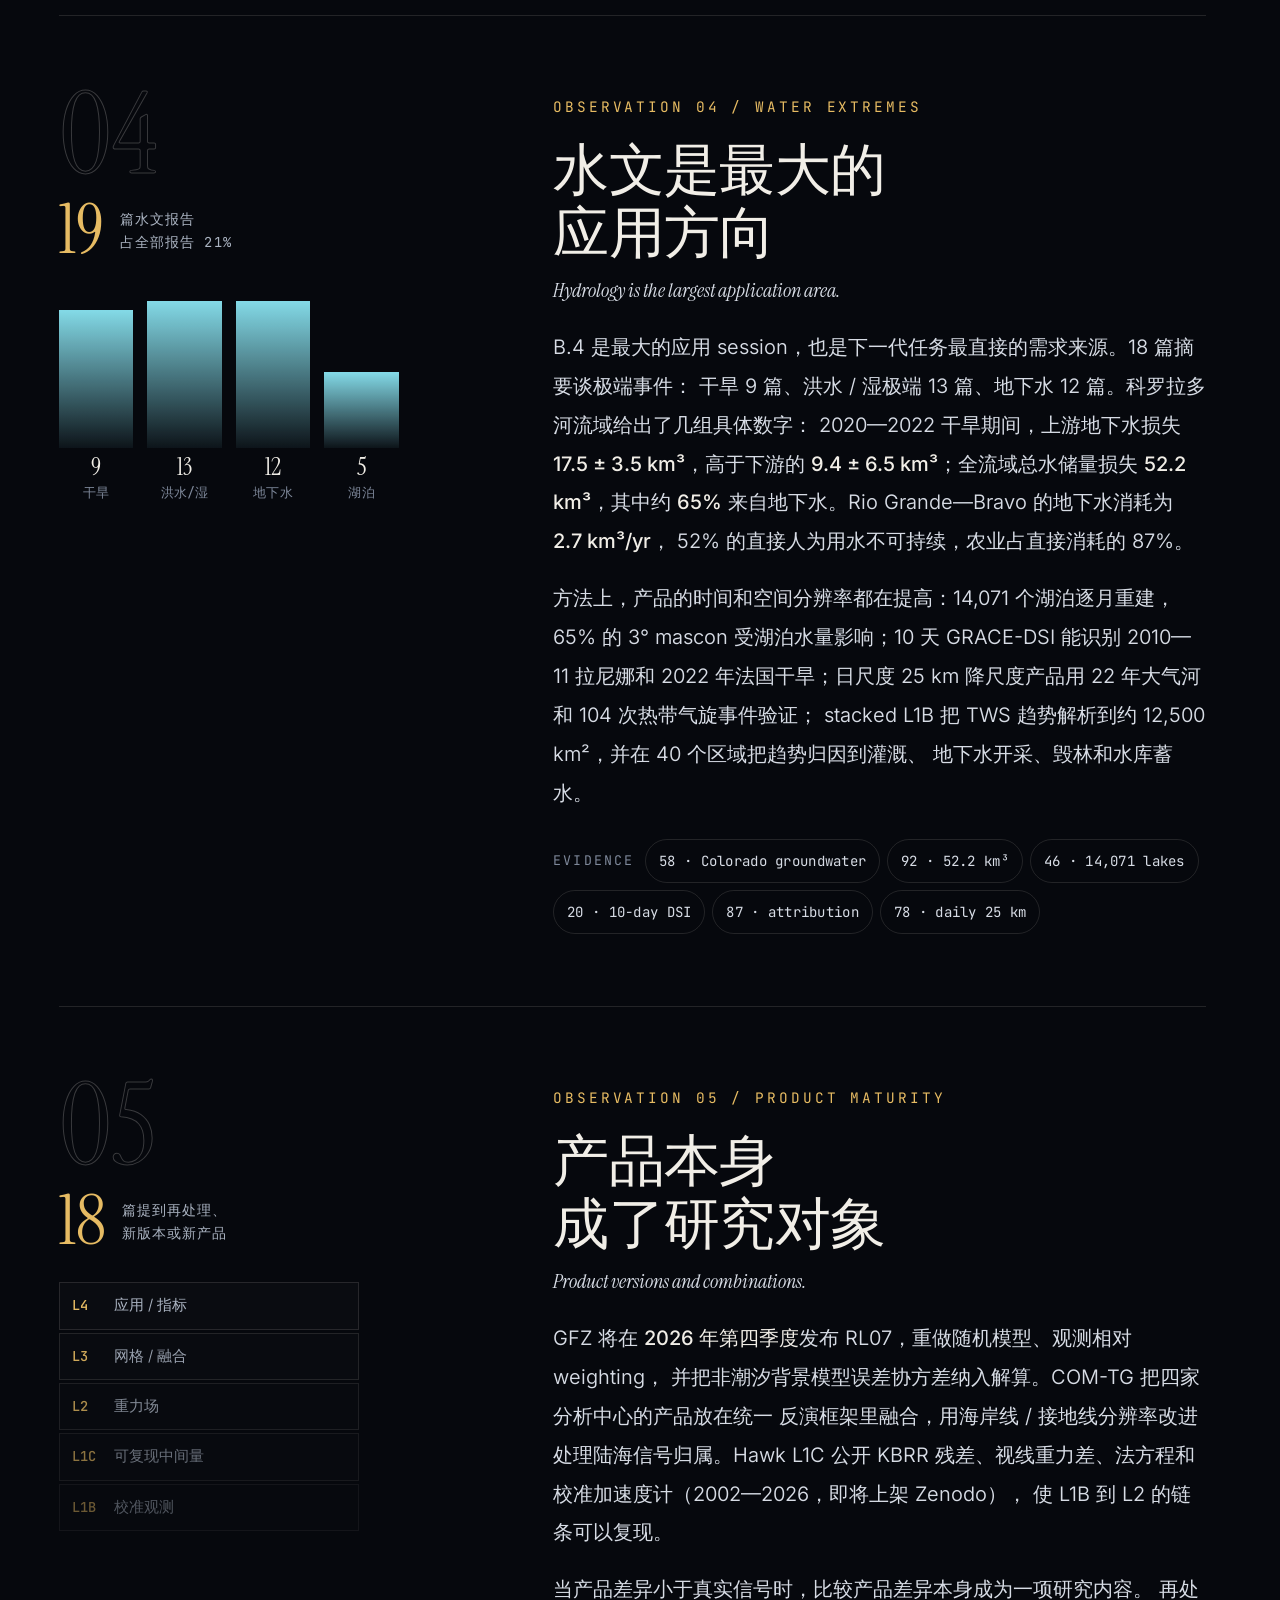
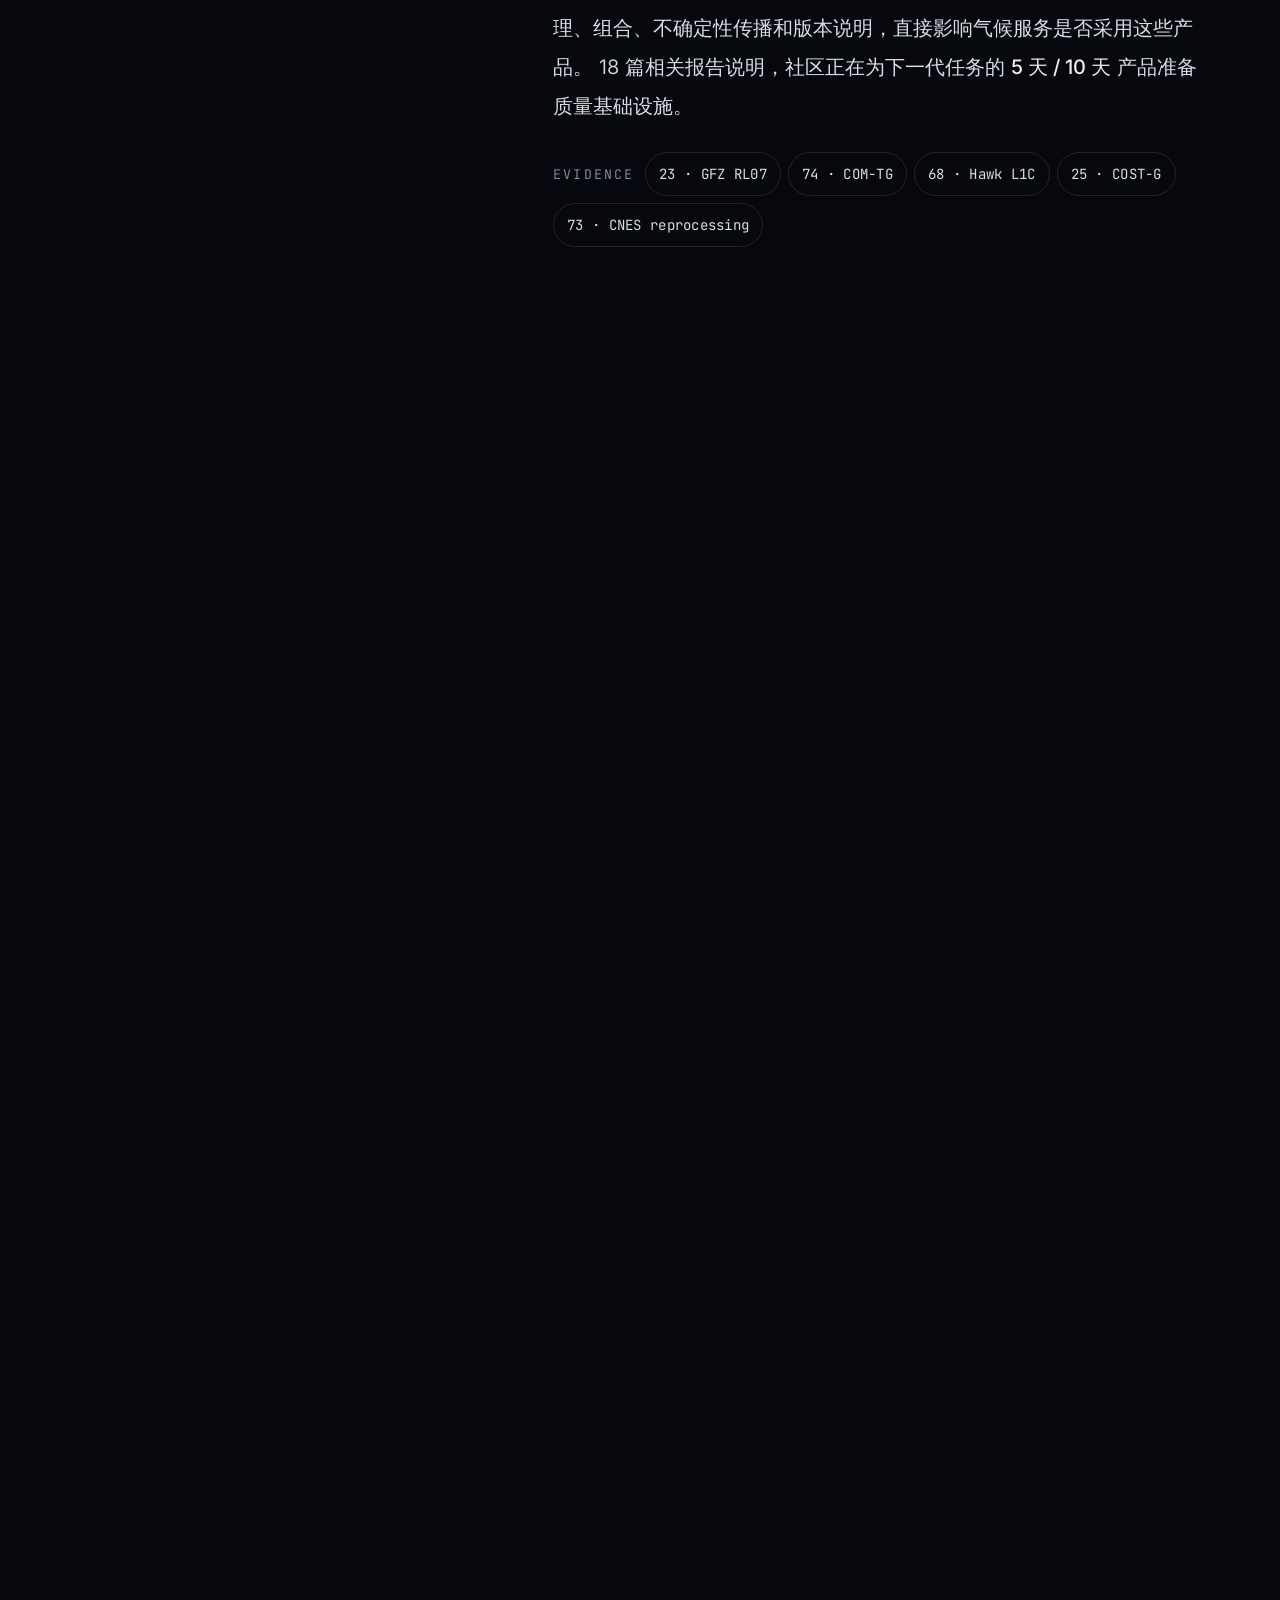
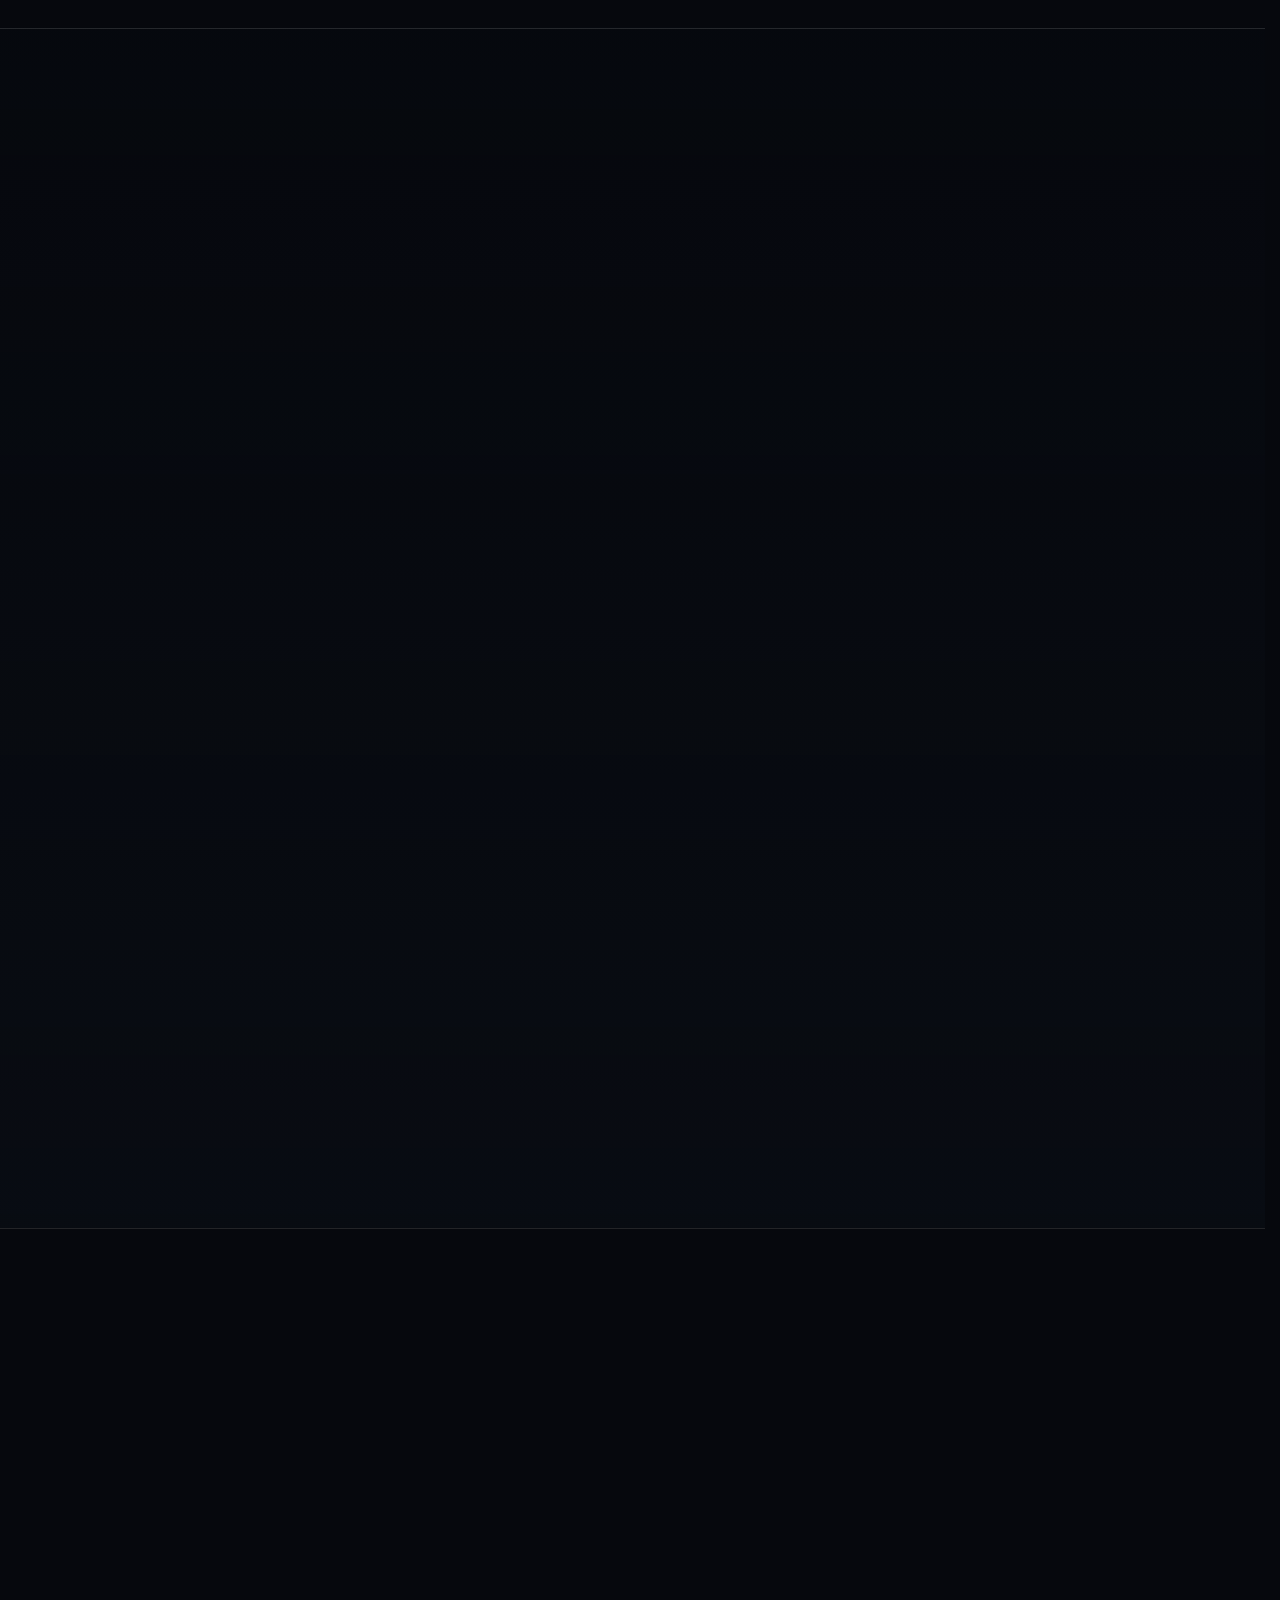
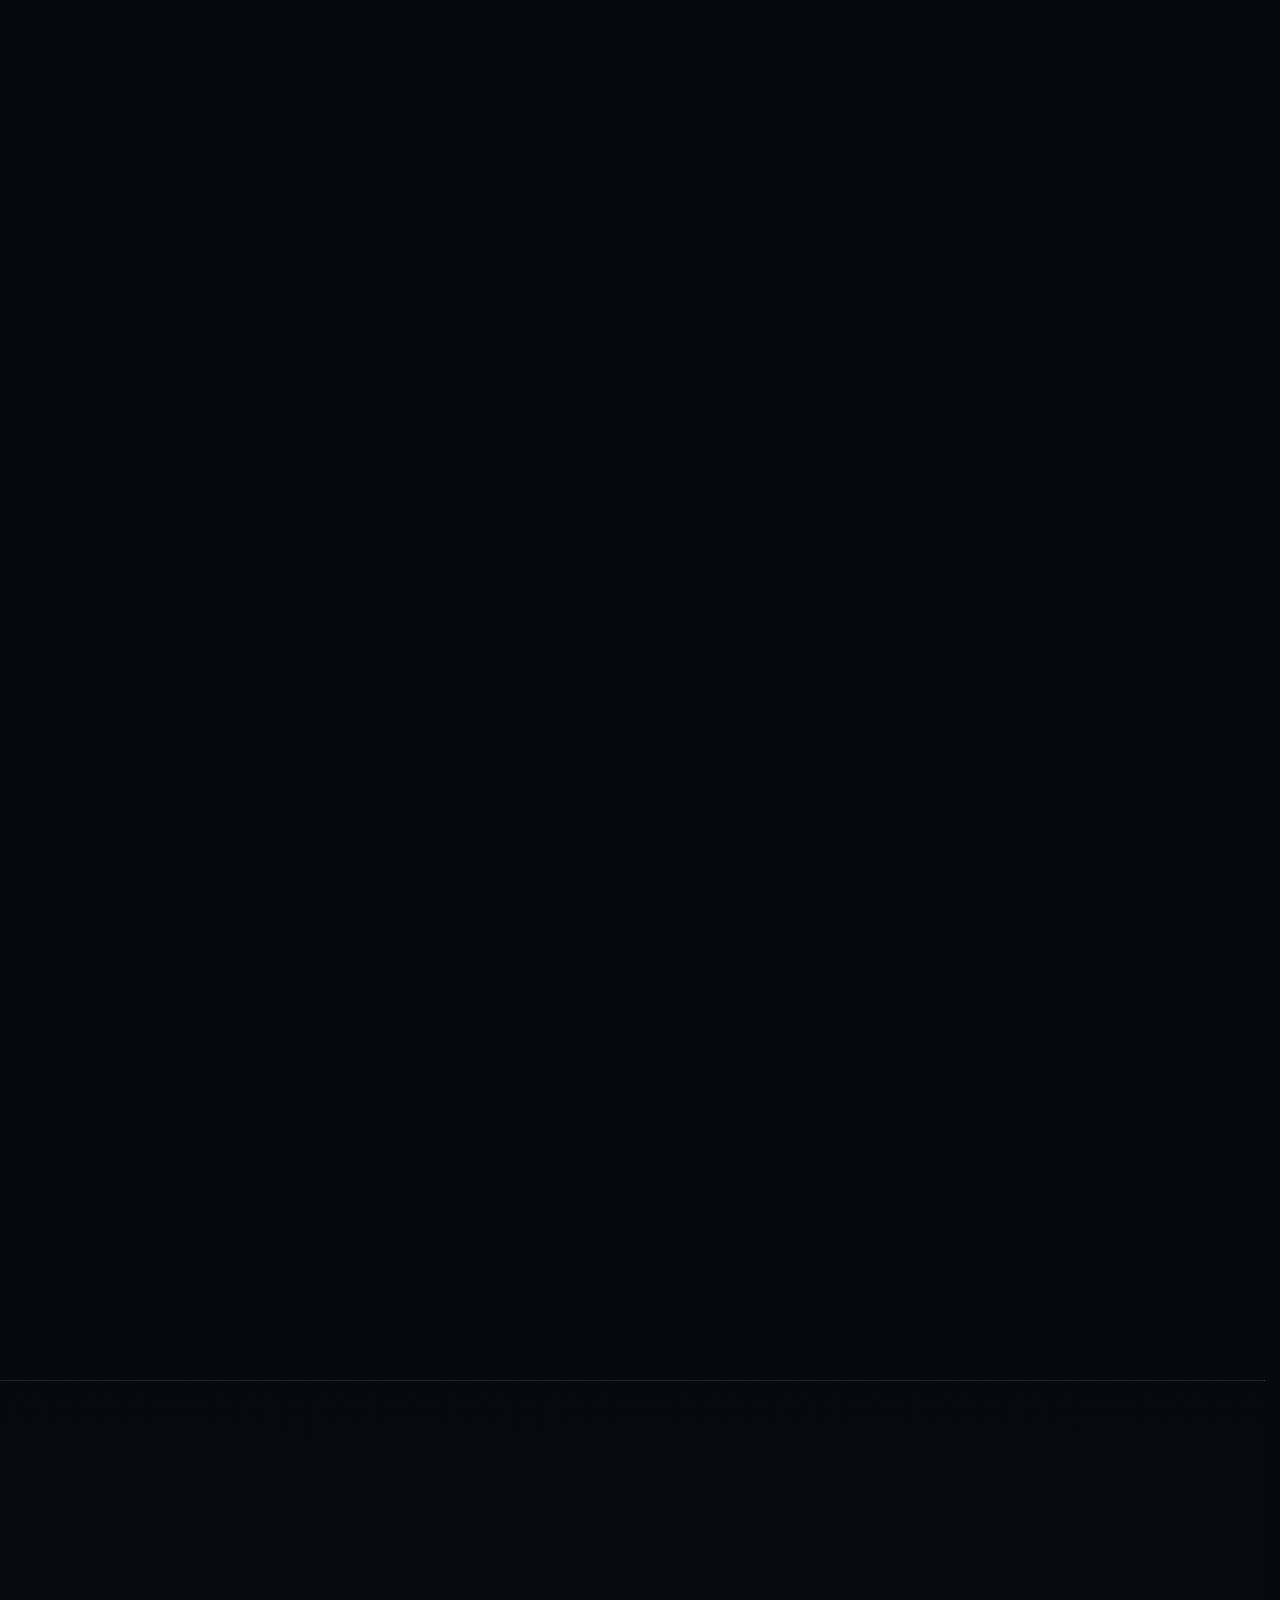
==== commit 1d815df4: "Improve loader, hero reveal, and modal scrolling" ====
--- a/index.html
+++ b/index.html
@@ -18,6 +18,8 @@
   <div class="loader-orbit"><i></i><i></i><span></span></div>
   <div class="loader-brand">GSTM<span>2026</span></div>
   <div class="loader-meta">GRACE / GRACE-FO SCIENCE TEAM MEETING</div>
+  <div class="loader-progress"><i id="loaderBar"></i></div>
+  <div class="loader-status"><span id="loaderPct">00</span><span>INITIALIZING GRAVITY FIELD</span></div>
 </div>
 
 <div class="grain" aria-hidden="true"></div>
@@ -681,13 +683,24 @@
 
 <dialog class="paper-dialog" id="paperDialog">
   <button class="dialog-close" id="dialogClose" aria-label="关闭">×</button>
-  <div class="dialog-content" id="dialogContent"></div>
+  <div class="dialog-content" id="dialogContent" data-lenis-prevent></div>
 </dialog>
 
 <noscript><div class="noscript">本页面需要 JavaScript 才能呈现交互图表与摘要检索。</div></noscript>
 
 <script src="data.js"></script>
 <script src="vendor/lenis.min.js"></script>
+<script>
+  // If the module never boots (network/WebGL failure), do not leave the page locked.
+  setTimeout(function(){
+    var l = document.getElementById('loader');
+    if (!l || l.classList.contains('done')) return;
+    l.classList.add('done');
+    document.body.classList.add('loaded');
+    document.documentElement.classList.remove('is-loading');
+    document.body.classList.remove('is-loading');
+  }, 10000);
+</script>
 <script type="module" src="js/app.js"></script>
 </body>
 </html>
--- a/css/styles.css
+++ b/css/styles.css
@@ -27,7 +27,7 @@
 }
 
 *,*::before,*::after{box-sizing:border-box}
-html{scroll-behavior:auto}
+html{scroll-behavior:auto;scrollbar-gutter:stable}
 html.lenis,html.lenis body{height:auto}
 .lenis.lenis-smooth{scroll-behavior:auto!important}
 body{
@@ -80,6 +80,12 @@
 .loader-brand{font-family:var(--serif);font-size:clamp(2.4rem,5vw,4rem);letter-spacing:.02em;line-height:1}
 .loader-brand span{color:var(--gold);font-style:italic;margin-left:.1em}
 .loader-meta{font-family:var(--mono);font-size:.62rem;letter-spacing:.32em;color:var(--muted)}
+.loader-progress{width:min(340px,62vw);height:2px;background:rgba(241,238,231,.12);overflow:hidden;margin-top:2px}
+.loader-progress i{display:block;width:0;height:100%;background:linear-gradient(90deg,var(--gold),var(--cyan));box-shadow:0 0 16px rgba(230,187,99,.55);transition:width .45s var(--ease)}
+.loader-status{display:flex;justify-content:space-between;width:min(340px,62vw);font-family:var(--mono);font-size:.5rem;letter-spacing:.16em;color:var(--dim)}
+.loader-status span:first-child{color:var(--gold)}
+html.is-loading,html.is-loading body{overflow:hidden;height:100%}
+body.is-loading{overflow:hidden;height:100%}
 
 /* ---------- topbar ---------- */
 .topbar{
@@ -126,13 +132,18 @@
 .hero-top{display:flex;justify-content:space-between;gap:20px;font-family:var(--mono);font-size:.58rem;letter-spacing:.22em;color:var(--muted);text-transform:uppercase}
 .hero-top-right{color:var(--dim)}
 .hero-title-wrap{position:relative;margin:auto 0}
-.hero-title{margin:0;display:flex;align-items:flex-end;gap:.16em;font-family:var(--serif);font-weight:400;line-height:.72;letter-spacing:-.035em;white-space:nowrap}
-.hero-word{font-size:clamp(5.6rem,17.2vw,19rem);display:block}
-.hero-year{font-size:clamp(4.6rem,13.4vw,15rem);color:transparent;-webkit-text-stroke:1px rgba(230,187,99,.7);font-style:italic;transform:translateY(-.06em)}
+.hero-title{margin:0;display:flex;align-items:flex-end;gap:.12em;font-family:var(--serif);font-weight:400;line-height:.7;letter-spacing:-.04em;white-space:nowrap}
+.hero-word{font-size:clamp(6rem,20vw,22rem);display:block}
+.hero-year{font-size:clamp(5rem,15.6vw,17.5rem);color:transparent;-webkit-text-stroke:1px rgba(230,187,99,.7);font-style:italic;transform:translateY(-.06em)}
+.hero-word,.hero-year{clip-path:inset(0 0 105% 0);transition:clip-path 1.15s cubic-bezier(.16,1,.3,1),transform 1.15s cubic-bezier(.16,1,.3,1);transform-origin:0 100%}
+body.loaded .hero-word{clip-path:inset(0 0 -8% 0)}
+body.loaded .hero-year{clip-path:inset(0 0 -8% 0);transition-delay:.1s}
+body:not(.loaded) .hero [data-reveal]{opacity:0;transform:translateY(24px)}
+body.loaded .hero [data-reveal].in{opacity:1;transform:none}
 .hero-year i{font-style:italic}
 .hero-sub{display:flex;flex-wrap:wrap;align-items:baseline;gap:14px 26px;margin:clamp(20px,3vw,36px) 0 0}
-.hero-sub .serif{font-family:var(--serif);font-style:italic;font-size:clamp(1.5rem,3.1vw,2.7rem);color:var(--gold)}
-.hero-sub .cn{font-size:clamp(.9rem,1.4vw,1.15rem);color:var(--ink-2);letter-spacing:.16em}
+.hero-sub .serif{font-family:var(--serif);font-style:italic;font-size:clamp(1.7rem,3.55vw,3.1rem);color:var(--gold)}
+.hero-sub .cn{font-size:clamp(1rem,1.55vw,1.3rem);color:var(--ink-2);letter-spacing:.16em}
 .hero-coord{display:flex;align-items:stretch;gap:14px;margin-top:clamp(26px,5vh,52px);opacity:.8}
 .hero-coord i{display:block;width:1px;background:linear-gradient(180deg,var(--gold),transparent)}
 .hero-coord b{display:block;font-family:var(--mono);font-weight:400;font-size:.54rem;letter-spacing:.14em;color:var(--ink-2)}
@@ -429,9 +440,12 @@
 .load-more.hidden{display:none}
 
 /* dialog */
-.paper-dialog{width:min(780px,92vw);max-height:86vh;padding:0;background:#0a0e15;border:1px solid var(--line-2);color:var(--ink);overflow:hidden}
+.paper-dialog{width:min(780px,92vw);max-height:86svh;padding:0;background:#0a0e15;border:1px solid var(--line-2);color:var(--ink);overflow:hidden}
+.paper-dialog[open]{animation:dialogIn .28s cubic-bezier(.16,1,.3,1)}
+@keyframes dialogIn{from{opacity:0;transform:translateY(14px) scale(.985)}to{opacity:1;transform:none}}
 .paper-dialog::backdrop{background:rgba(3,5,9,.8);backdrop-filter:blur(8px)}
-.dialog-content{padding:clamp(26px,4vw,54px);overflow-y:auto;max-height:86vh}
+.dialog-content{padding:clamp(26px,4vw,54px);overflow-y:auto;max-height:86svh;overscroll-behavior:contain;scrollbar-gutter:stable;-webkit-overflow-scrolling:touch;touch-action:pan-y}
+body.dialog-open{overflow:hidden}
 .dialog-close{position:absolute;right:18px;top:14px;z-index:3;width:38px;height:38px;border:1px solid var(--line);border-radius:50%;font-size:1.3rem;line-height:1;color:var(--ink-2);background:rgba(10,14,21,.8);transition:all .3s}
 .dialog-close:hover{background:var(--gold);color:#000;border-color:var(--gold)}
 .dlg-kicker{display:flex;flex-wrap:wrap;gap:10px;font-family:var(--mono);font-size:.52rem;letter-spacing:.1em;color:var(--gold);margin-bottom:18px}
@@ -528,8 +542,8 @@
   .hero-top{font-size:.46rem;letter-spacing:.14em}
   .hero-top-right{display:none}
   .hero-title{flex-direction:column;align-items:flex-start;gap:0;line-height:.78}
-  .hero-word{font-size:clamp(4.4rem,23vw,8.2rem)}
-  .hero-year{font-size:clamp(3.4rem,17vw,6.4rem);margin-left:.45em;transform:none}
+  .hero-word{font-size:clamp(5rem,25vw,9rem)}
+  .hero-year{font-size:clamp(3.8rem,18vw,7rem);margin-left:.35em;transform:none}
   .hero-sub{gap:6px 16px;margin-top:22px}
   .hero-lede{font-size:.82rem}
   .hero-stats{grid-template-columns:1fr 1fr}
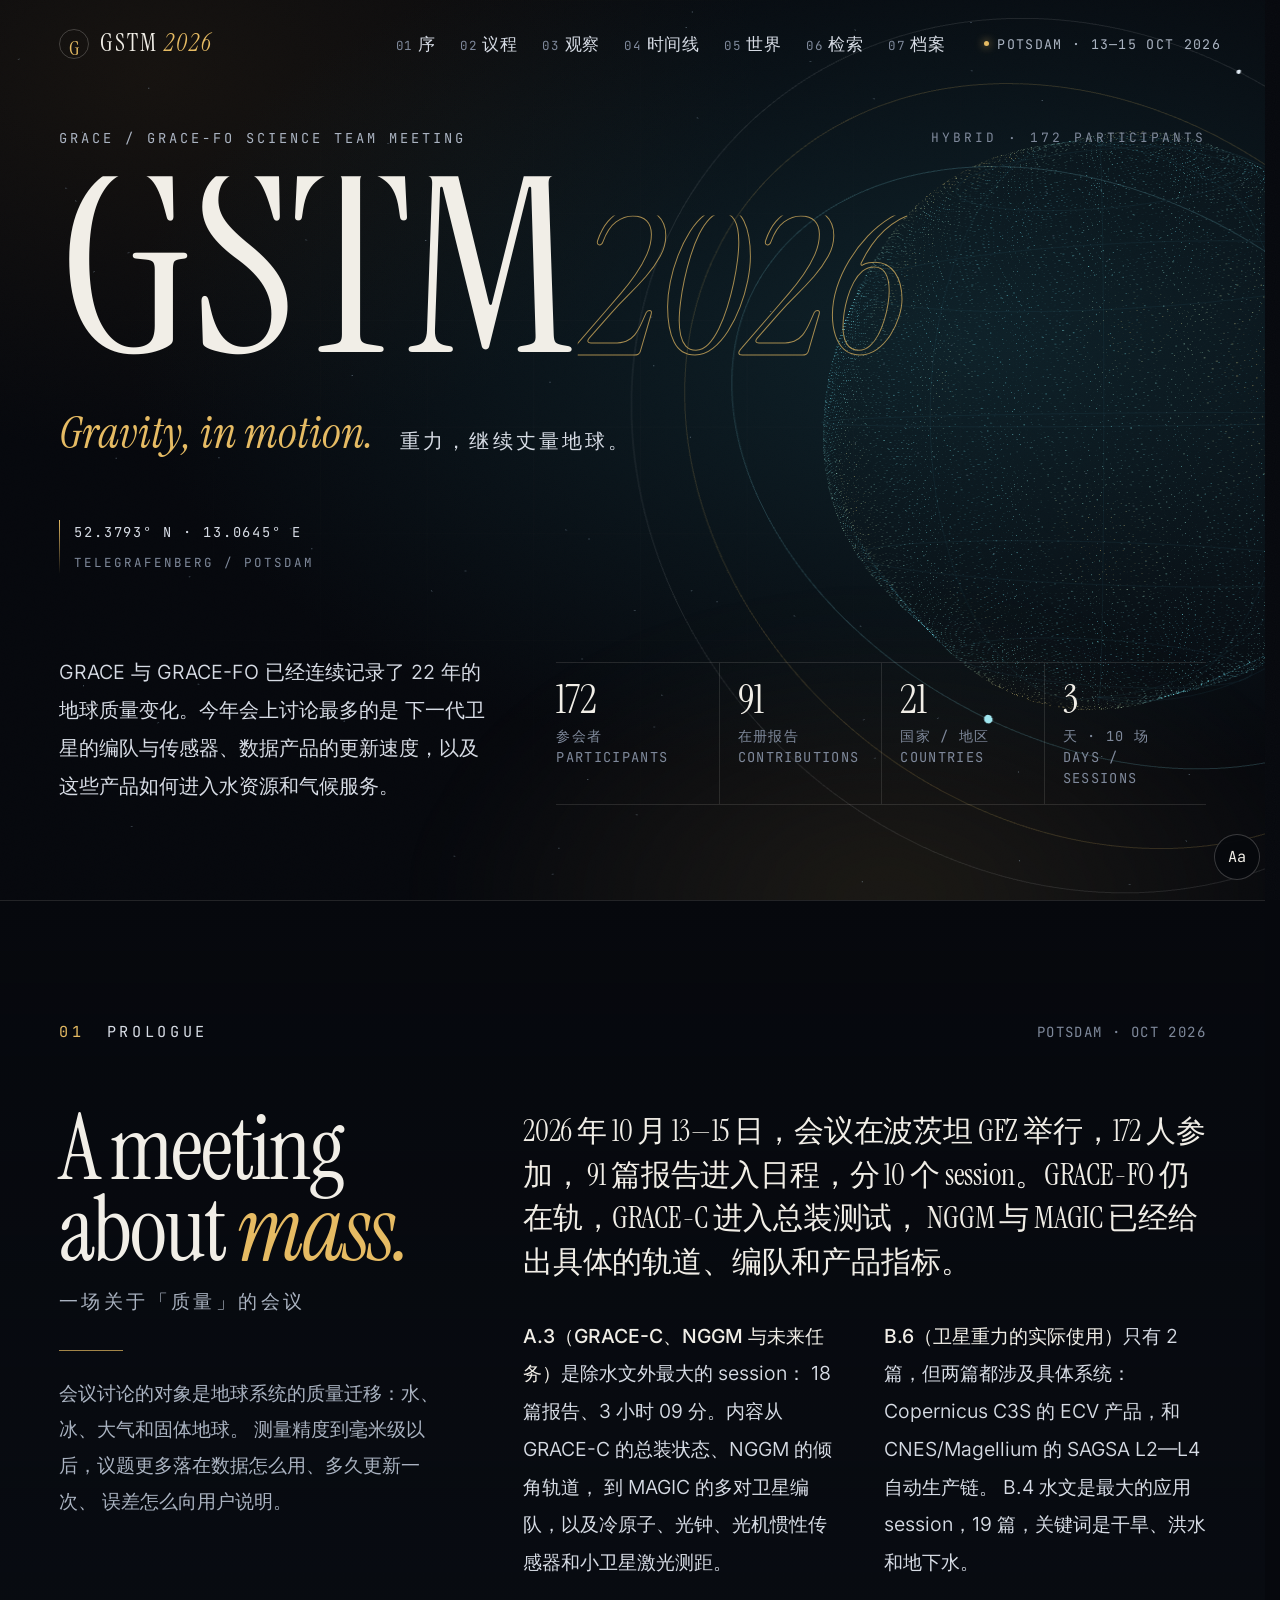
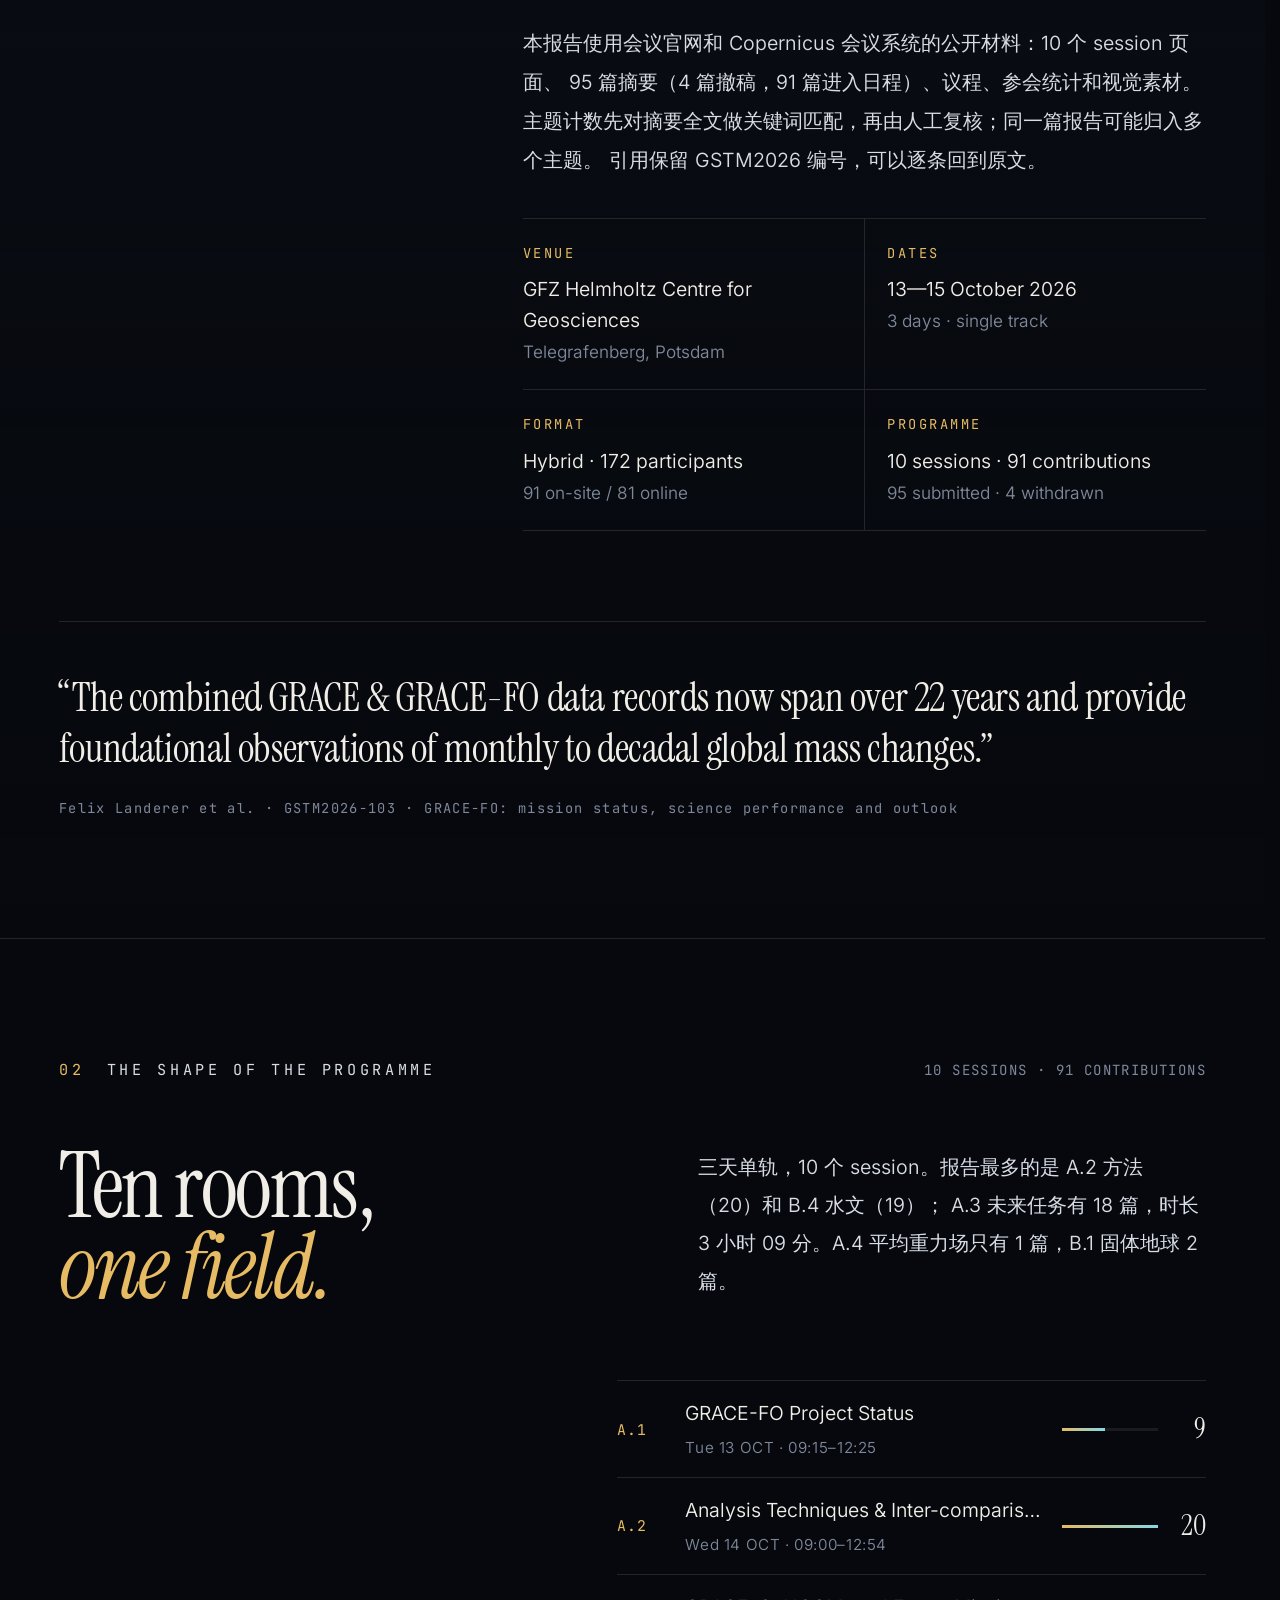
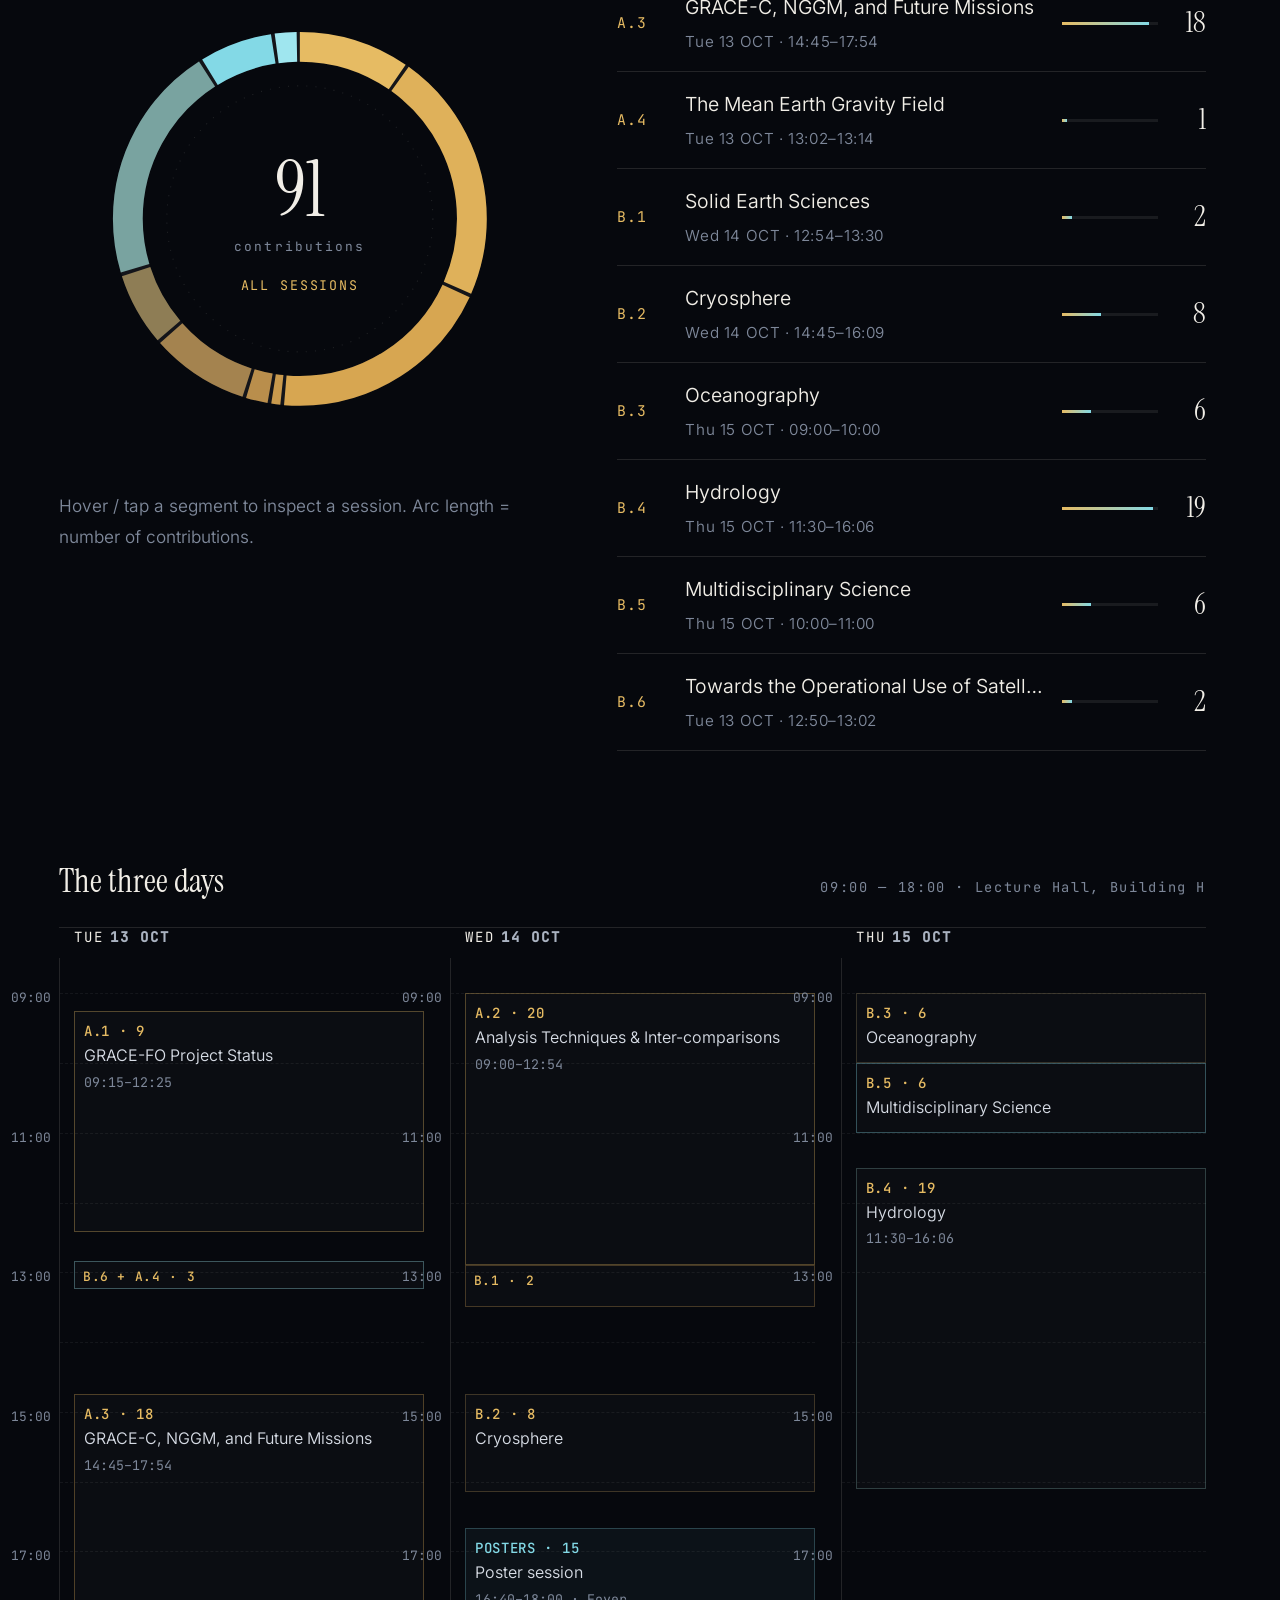
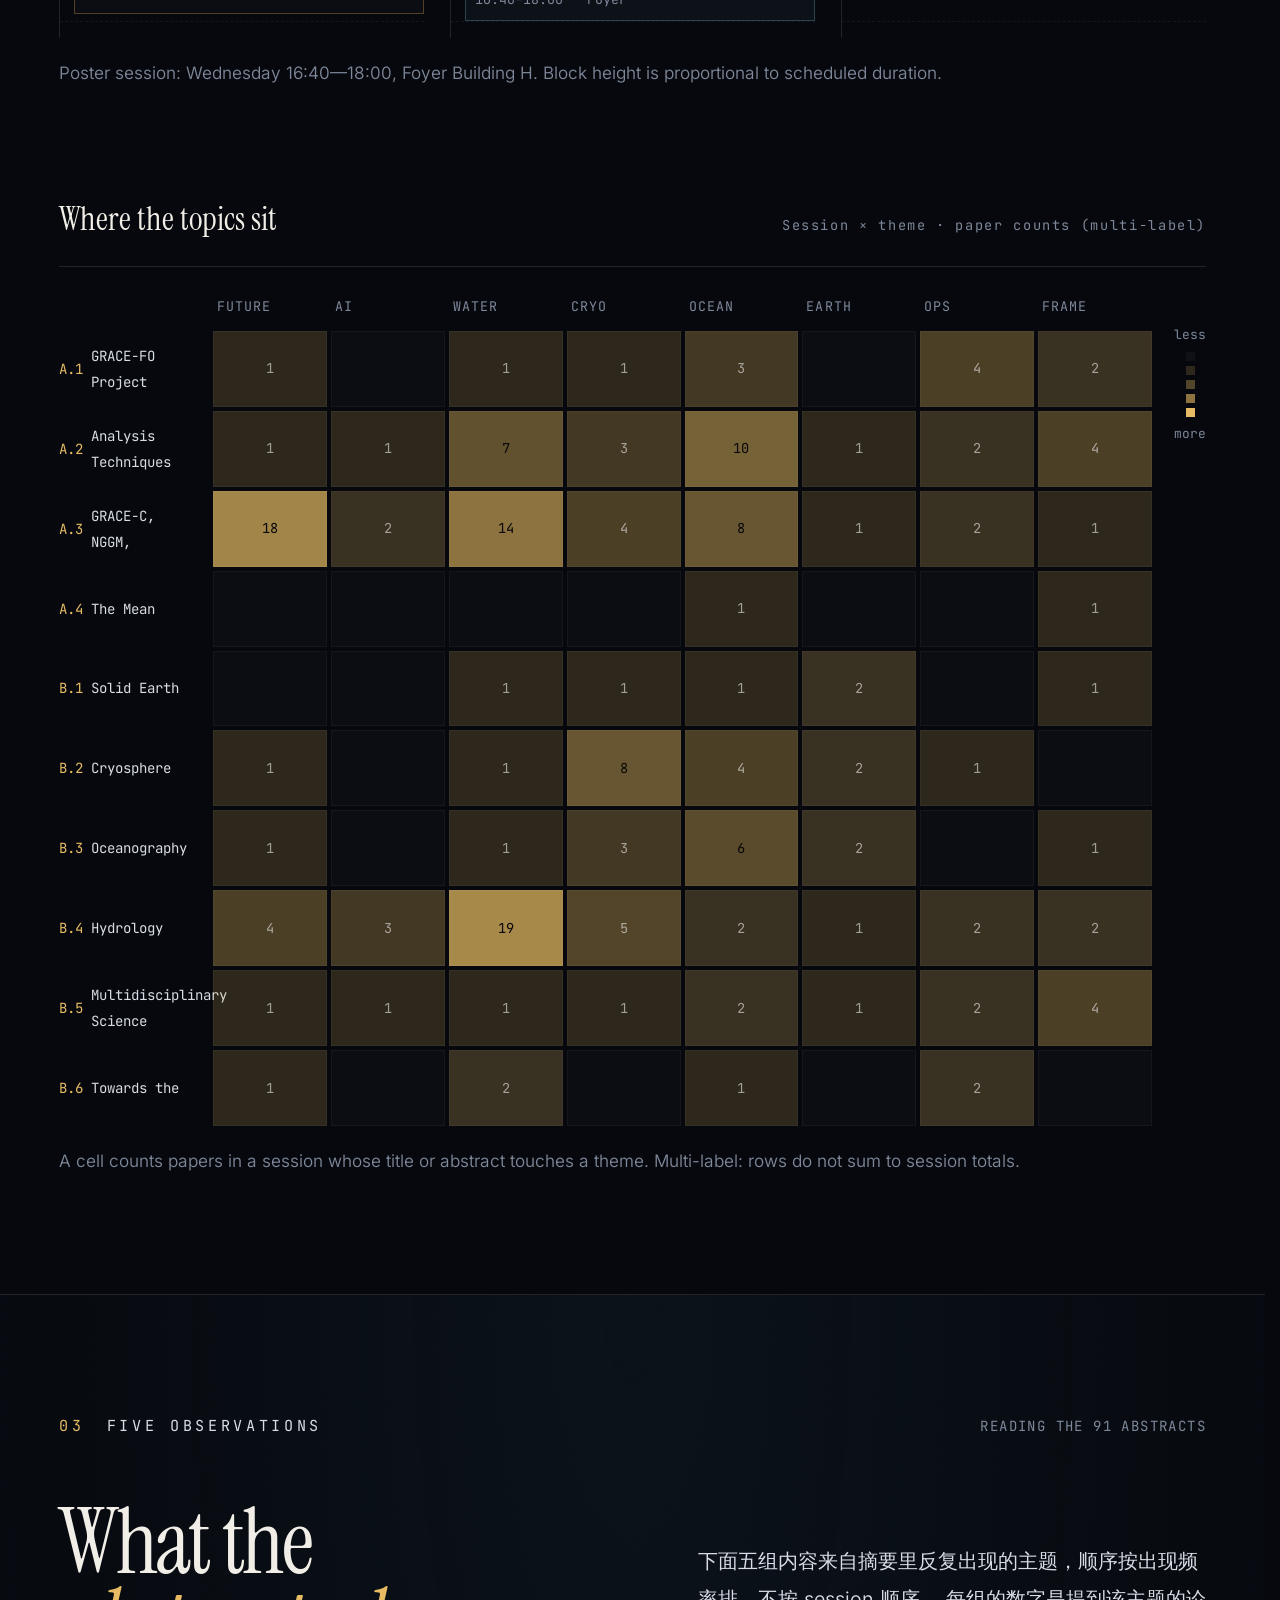
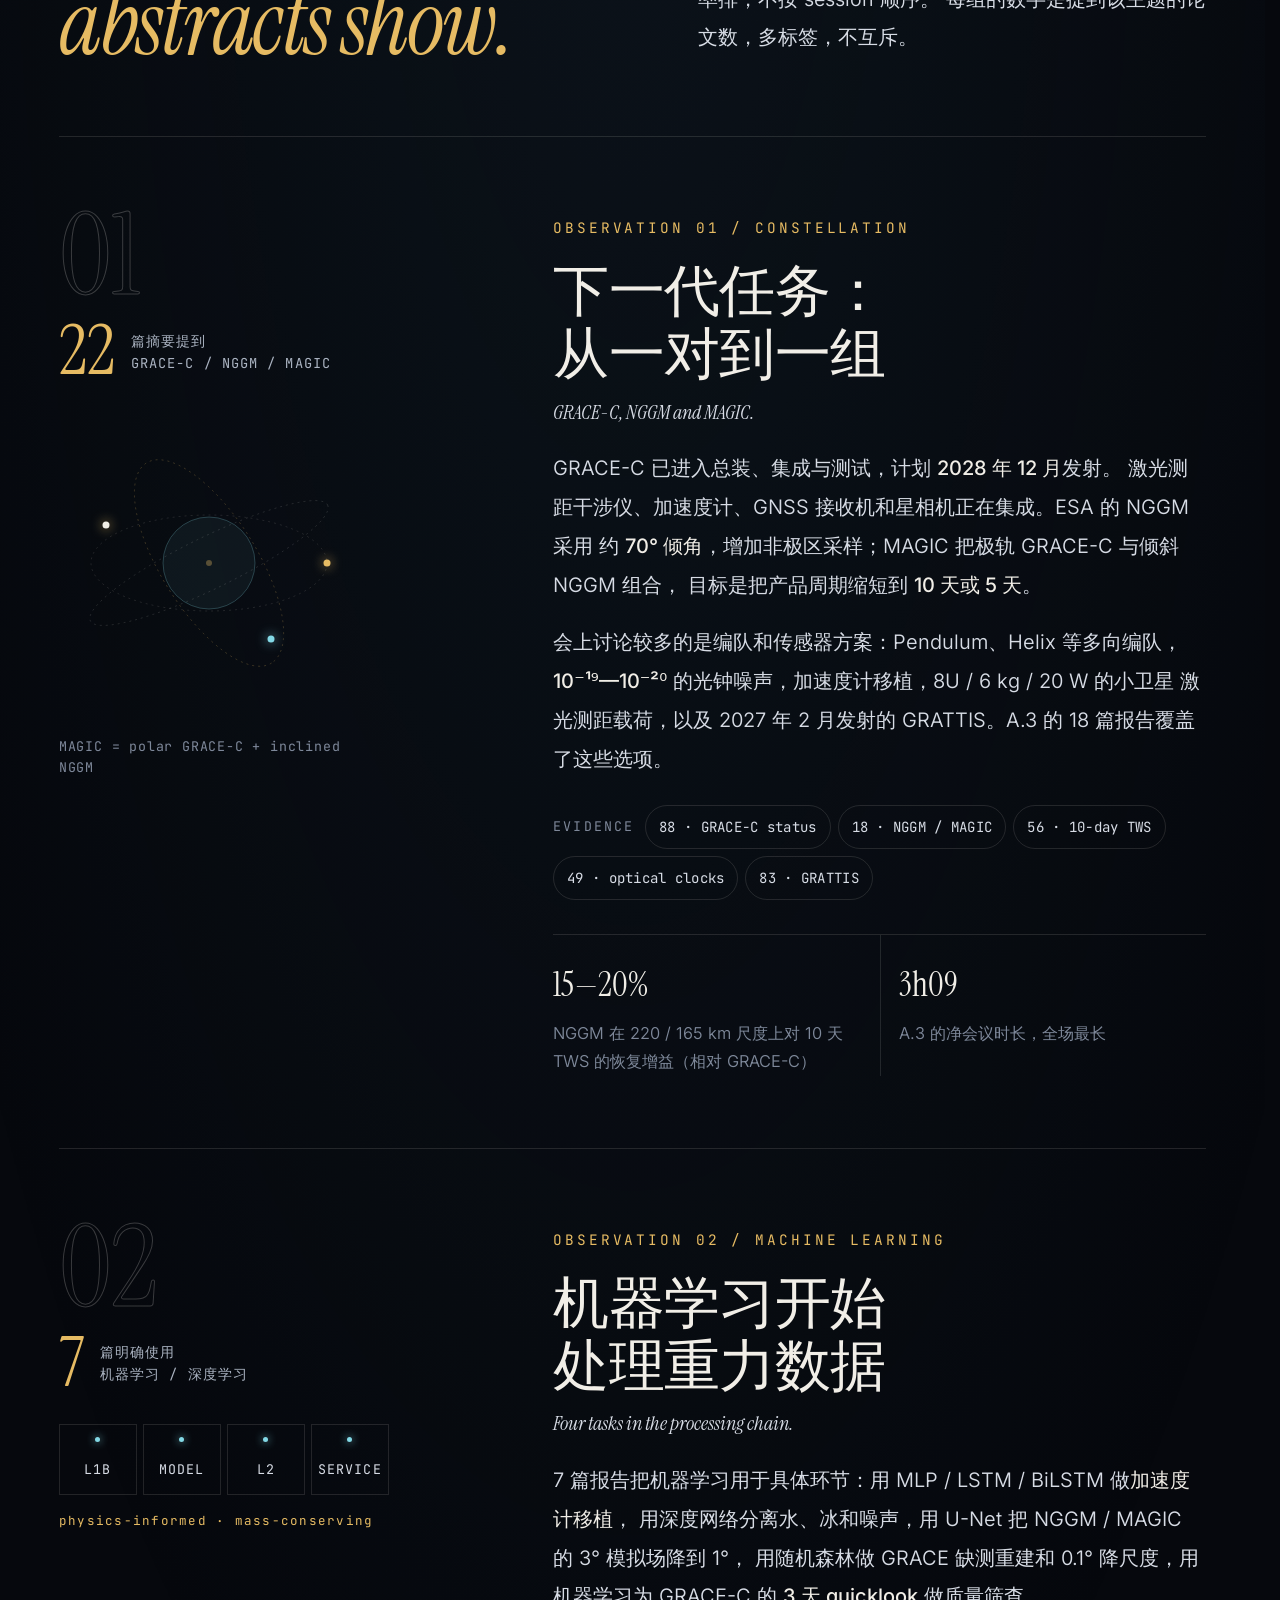
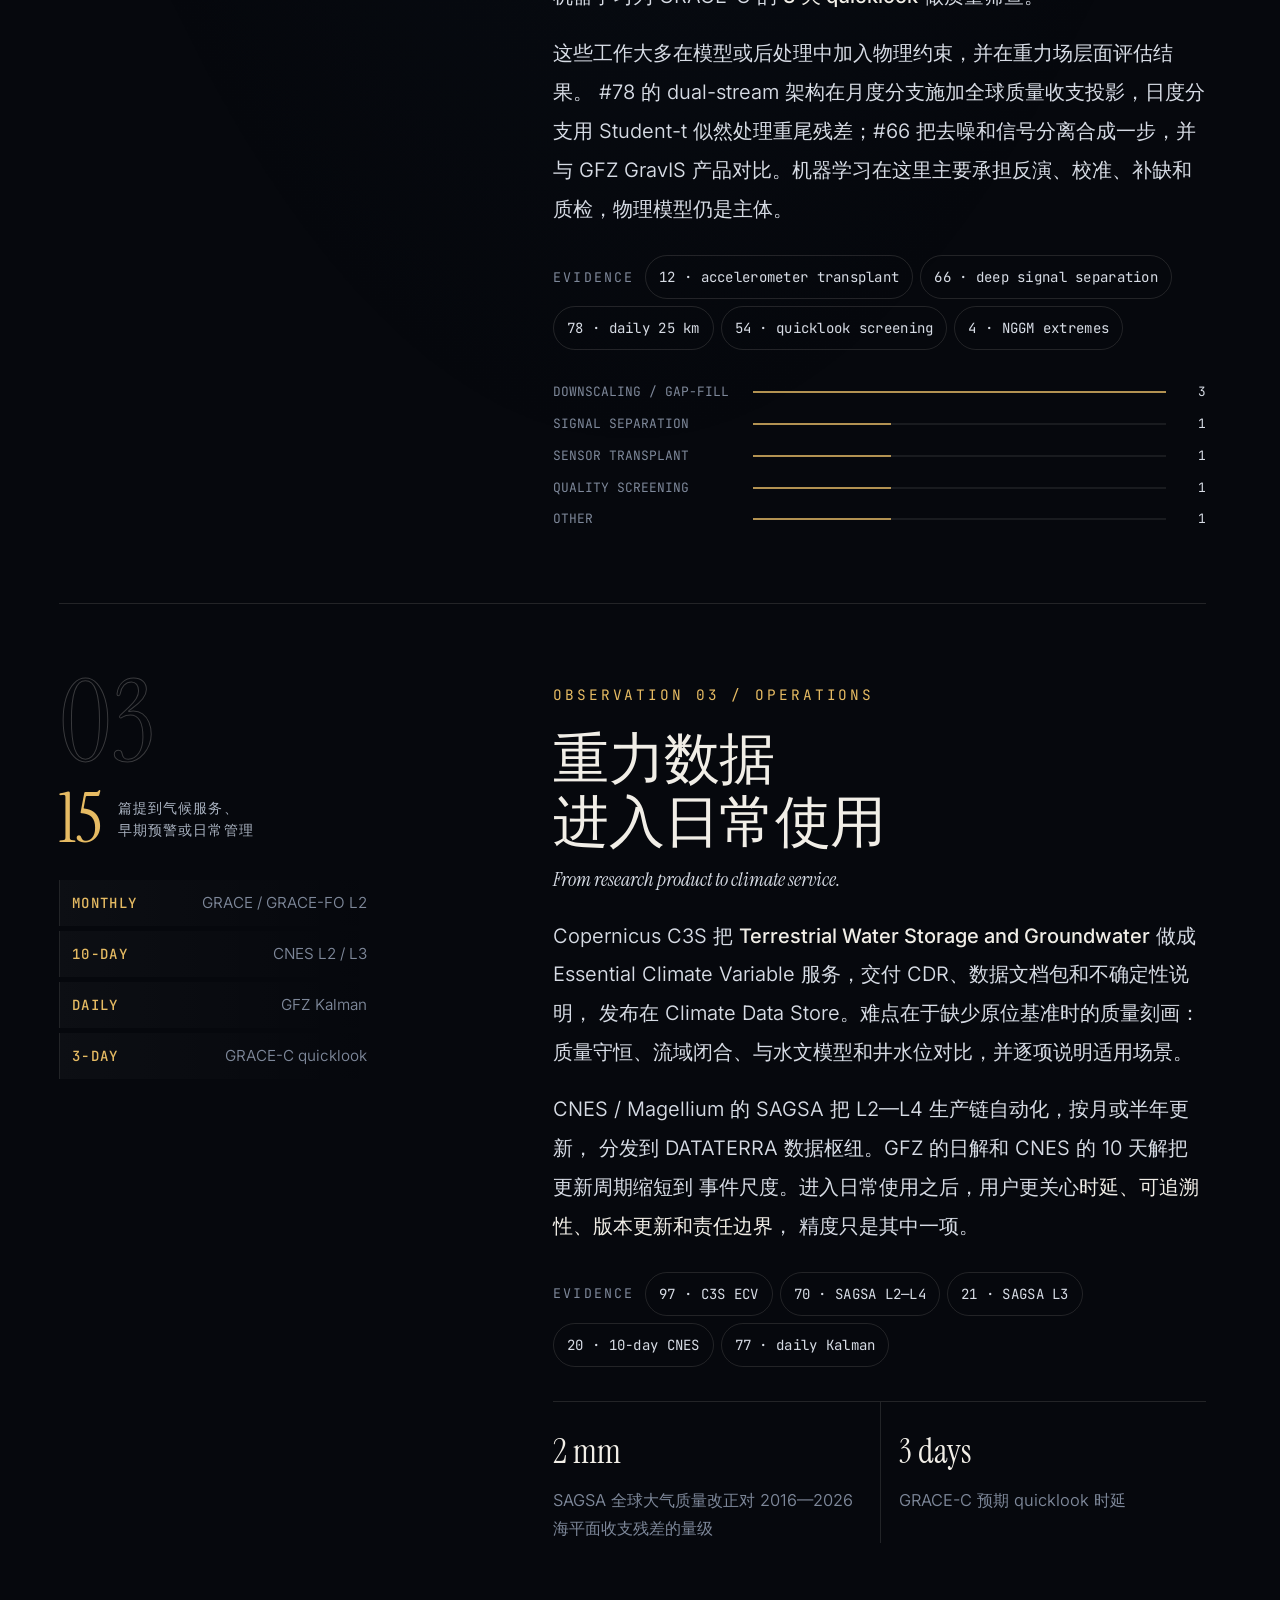
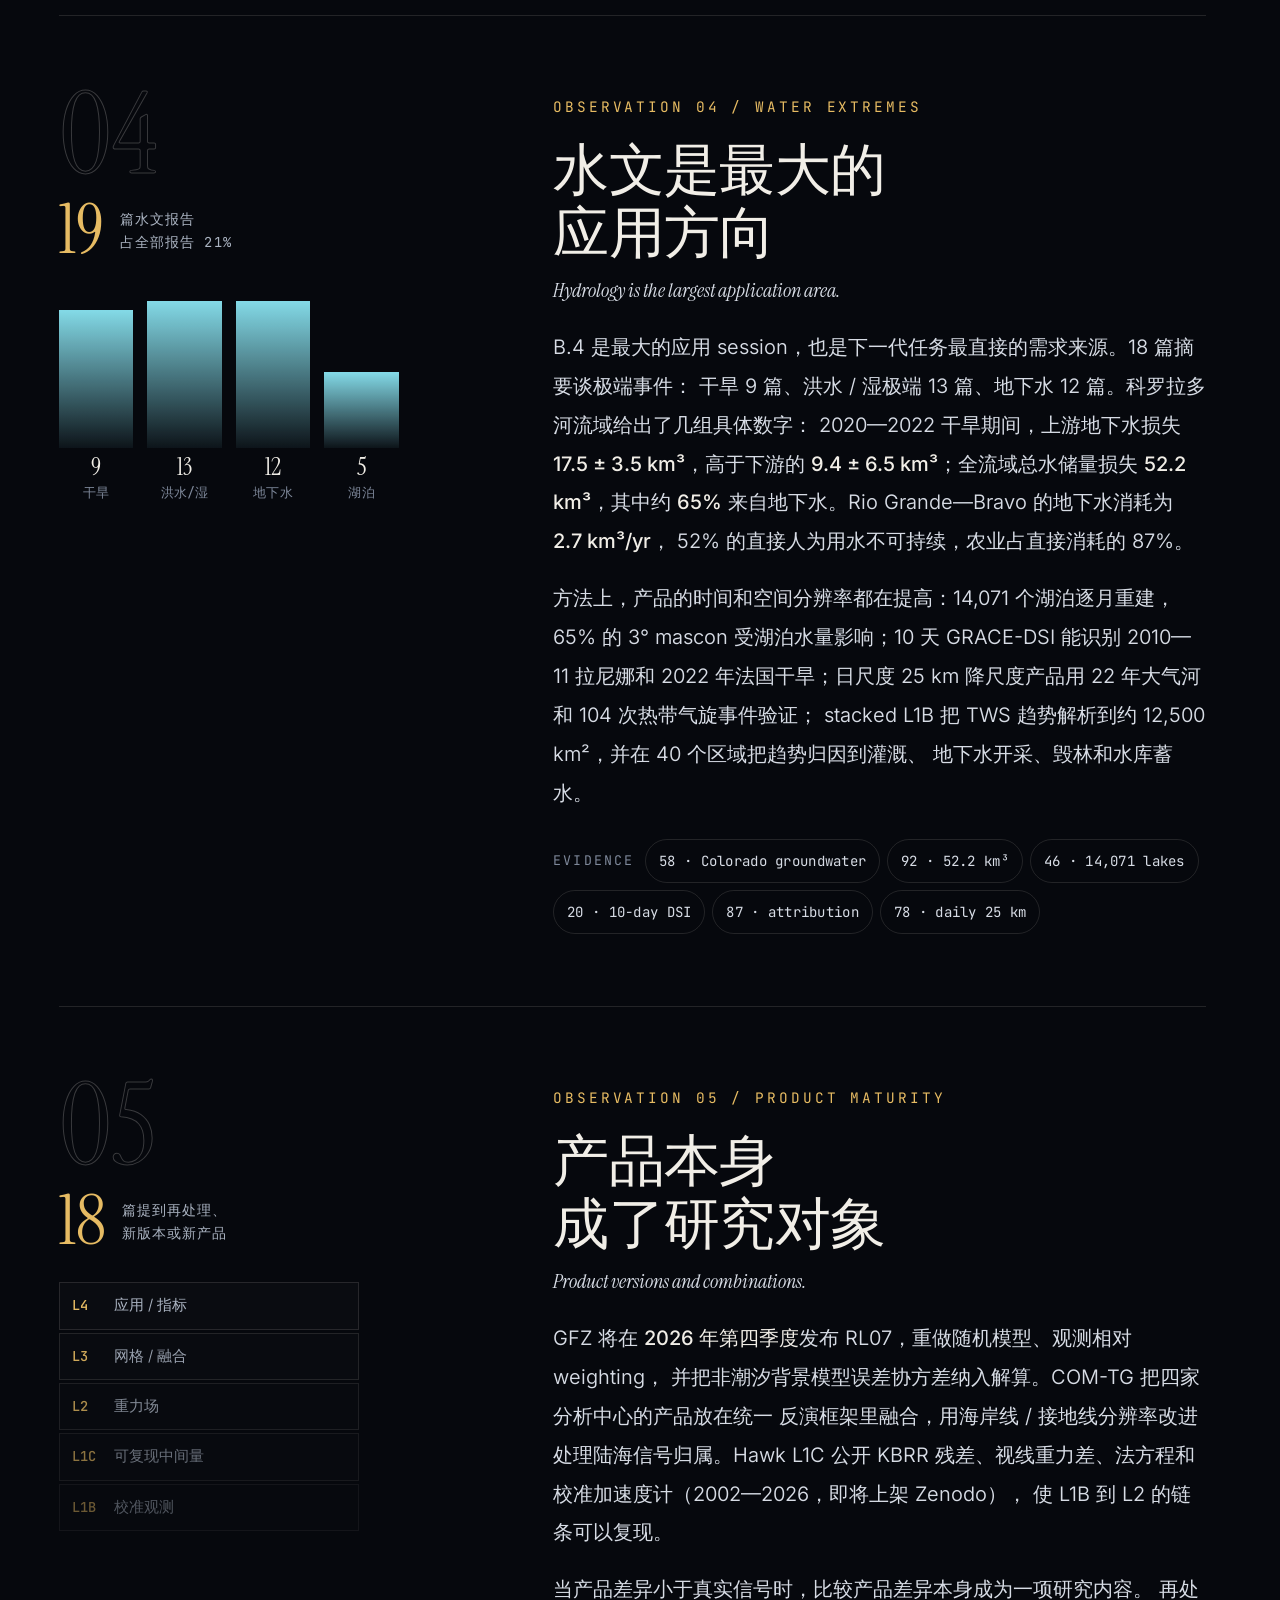
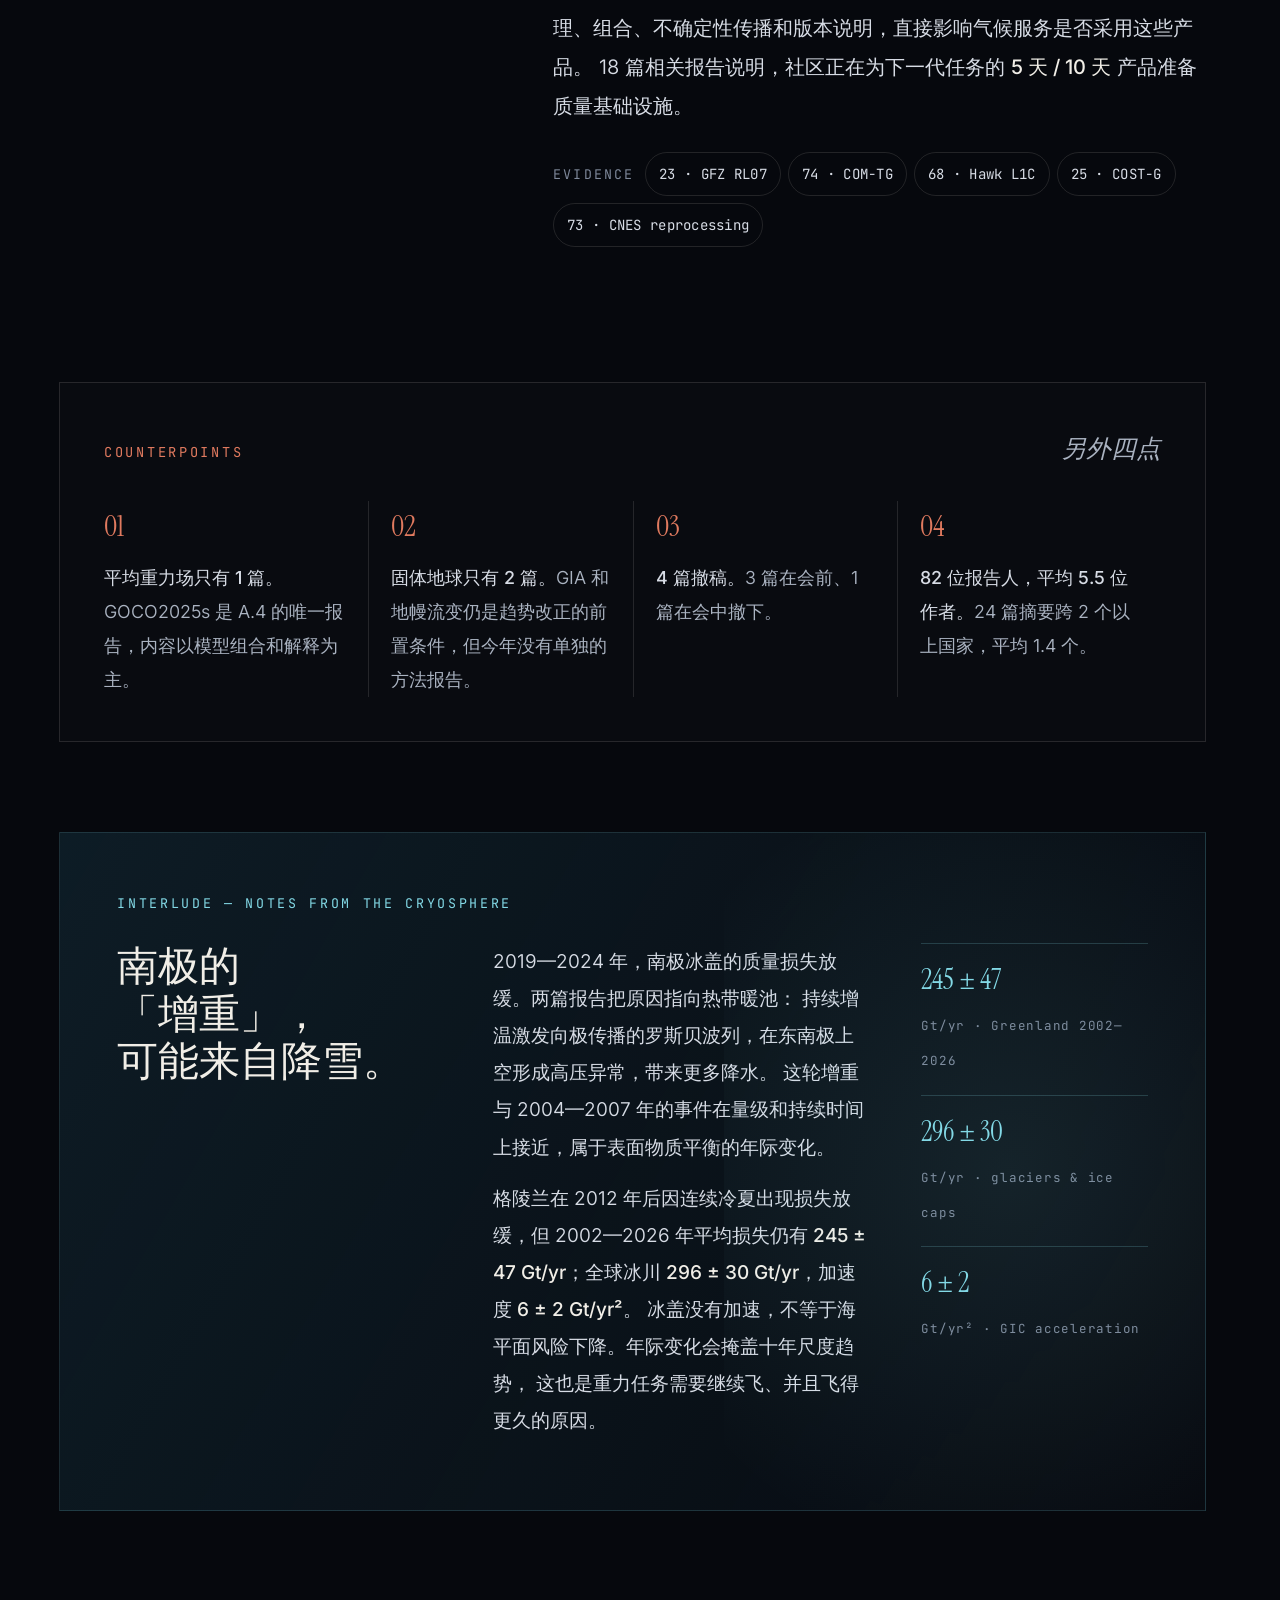
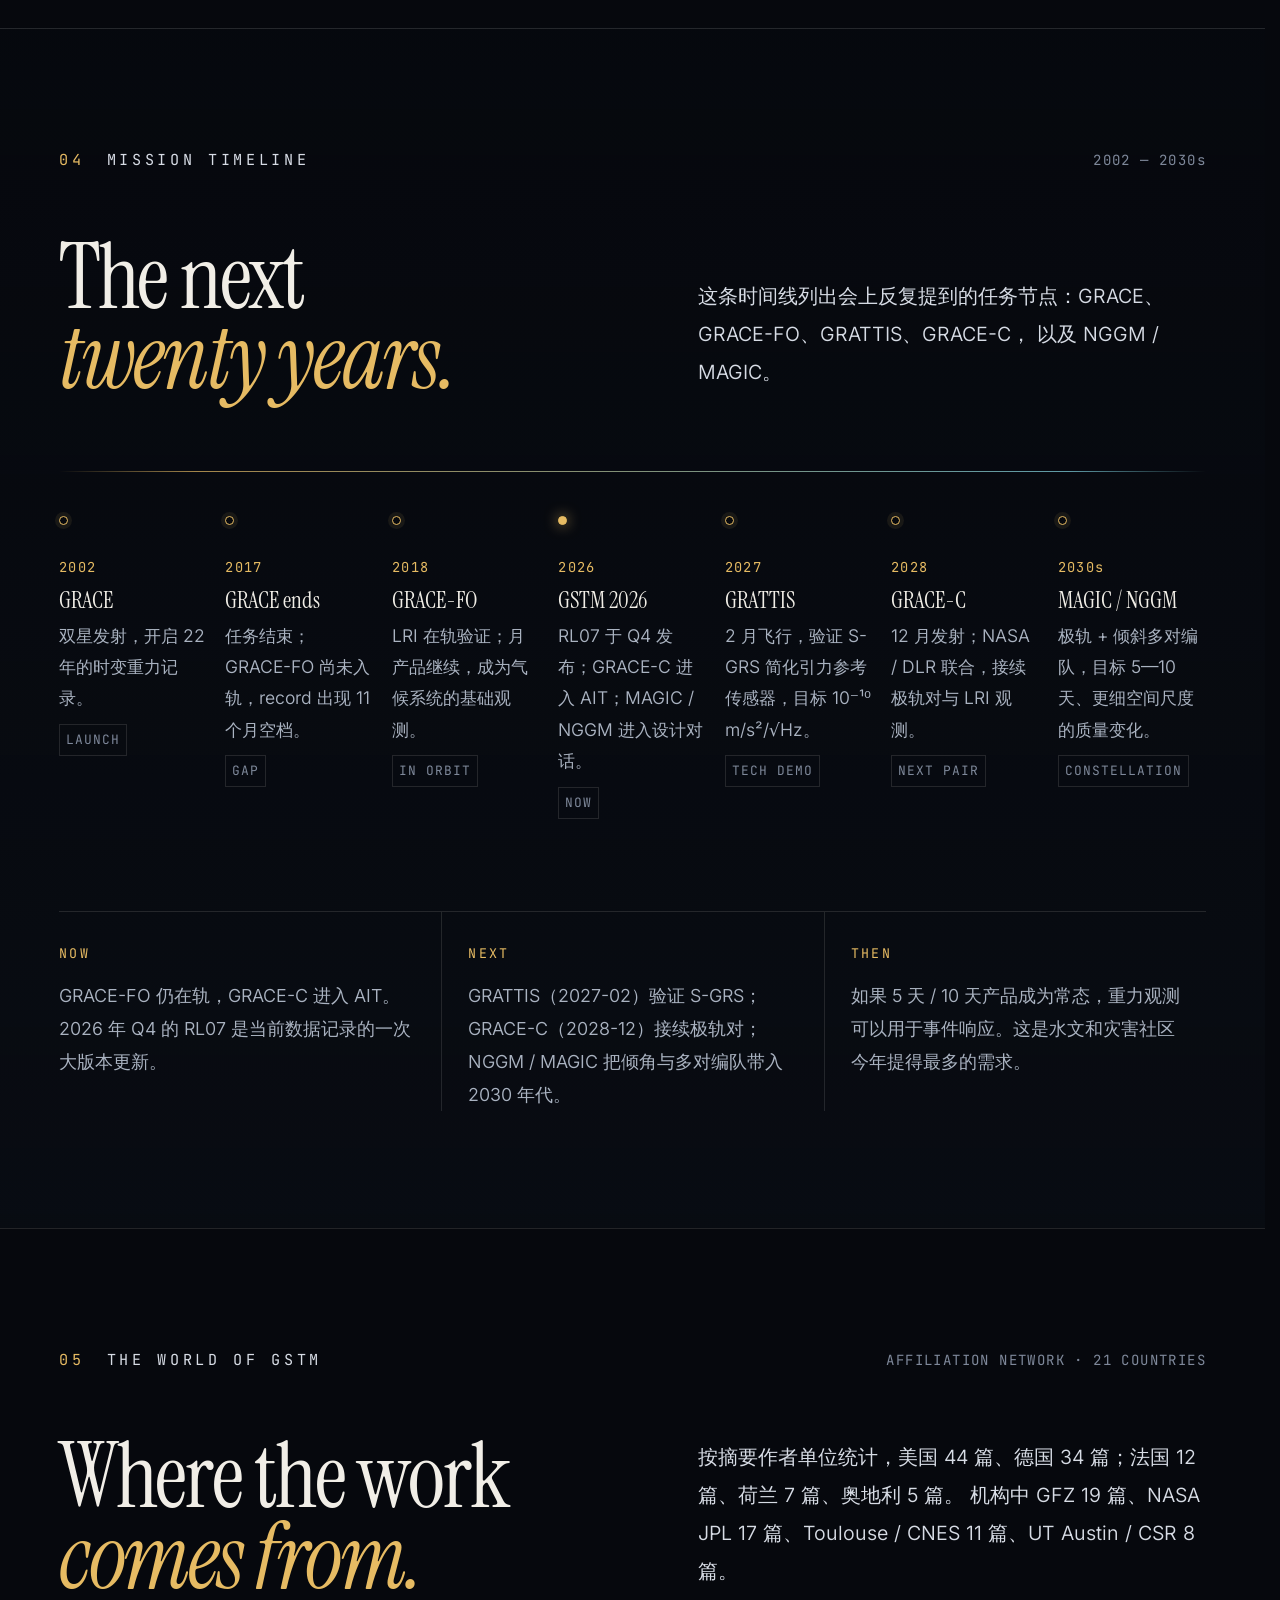
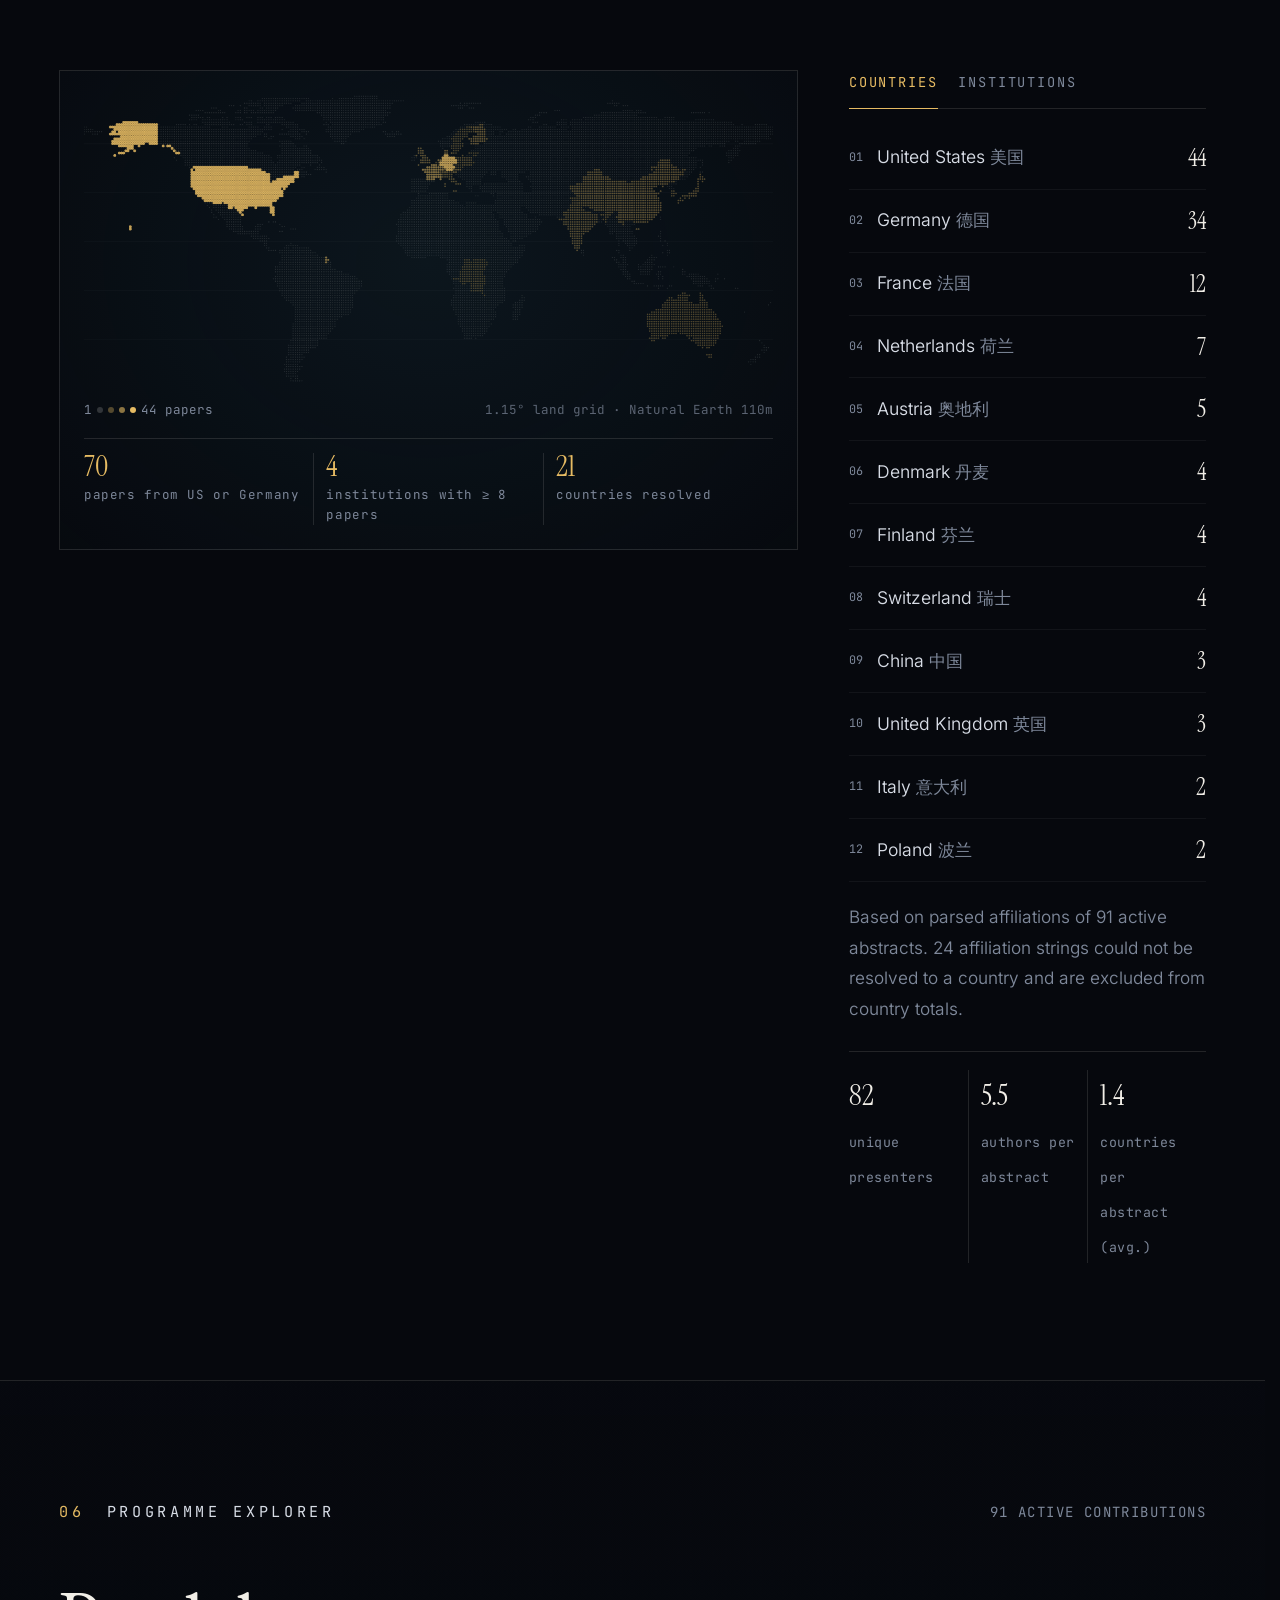
==== commit a3604863: "Harden boot: critical loader styles, scroll lock, hero reveal, modal scroll" ====
--- a/index.html
+++ b/index.html
@@ -1,5 +1,5 @@
 <!doctype html>
-<html lang="zh-CN">
+<html lang="zh-CN" class="is-loading">
 <head>
 <meta charset="utf-8" />
 <meta name="viewport" content="width=device-width, initial-scale=1, viewport-fit=cover" />
@@ -8,11 +8,28 @@
 <meta name="theme-color" content="#06080d" />
 <link rel="icon" href="assets/favicon.png" />
 <link rel="preload" href="fonts/f2.woff2" as="font" type="font/woff2" crossorigin />
+<link rel="modulepreload" href="js/app.js" />
+<link rel="modulepreload" href="vendor/three.module.js" />
+<link rel="modulepreload" href="vendor/three.core.js" />
 <link rel="stylesheet" href="fonts/fonts.css" />
 <link rel="stylesheet" href="css/styles.css" />
 <link rel="stylesheet" href="css/readability.css" />
+<style>
+  /* Critical boot styles: keep the page dark and locked even if the main CSS is slow. */
+  html.is-loading,html.is-loading body{overflow:hidden;height:100%}
+  .loader{position:fixed;inset:0;z-index:300;background:#06080d;color:#f1eee7;display:flex;flex-direction:column;align-items:center;justify-content:center;gap:24px}
+  .loader.done{opacity:0;visibility:hidden;transition:opacity .8s,visibility .8s}
+  .loader-brand{font-family:Georgia,"Times New Roman",serif;font-size:3rem;line-height:1}
+  .loader-brand span{color:#e6bb63;font-style:italic;margin-left:.08em}
+  .loader-meta,.loader-status{font-family:Consolas,monospace;font-size:.6rem;letter-spacing:.18em;color:#aab3c1}
+  .loader-progress{width:min(340px,62vw);height:2px;background:rgba(241,238,231,.14)}
+  .loader-progress i{display:block;width:0;height:100%;background:#e6bb63}
+  .loader-status{display:flex;justify-content:space-between;width:min(340px,62vw)}
+  .loader-status span:first-child{color:#e6bb63}
+</style>
 </head>
-<body>
+<body class="is-loading">
+<noscript><style>html.is-loading,html.is-loading body{overflow:auto;height:auto}.loader{display:none}</style></noscript>
 
 <div class="loader" id="loader" aria-hidden="true">
   <div class="loader-orbit"><i></i><i></i><span></span></div>
@@ -695,11 +712,17 @@
   setTimeout(function(){
     var l = document.getElementById('loader');
     if (!l || l.classList.contains('done')) return;
+    var s = l.querySelector('.loader-status span:last-child');
+    if (s) s.textContent = 'STILL LOADING · CHECK CONNECTION';
+  }, 5000);
+  setTimeout(function(){
+    var l = document.getElementById('loader');
+    if (!l || l.classList.contains('done')) return;
     l.classList.add('done');
     document.body.classList.add('loaded');
     document.documentElement.classList.remove('is-loading');
     document.body.classList.remove('is-loading');
-  }, 10000);
+  }, 12000);
 </script>
 <script type="module" src="js/app.js"></script>
 </body>
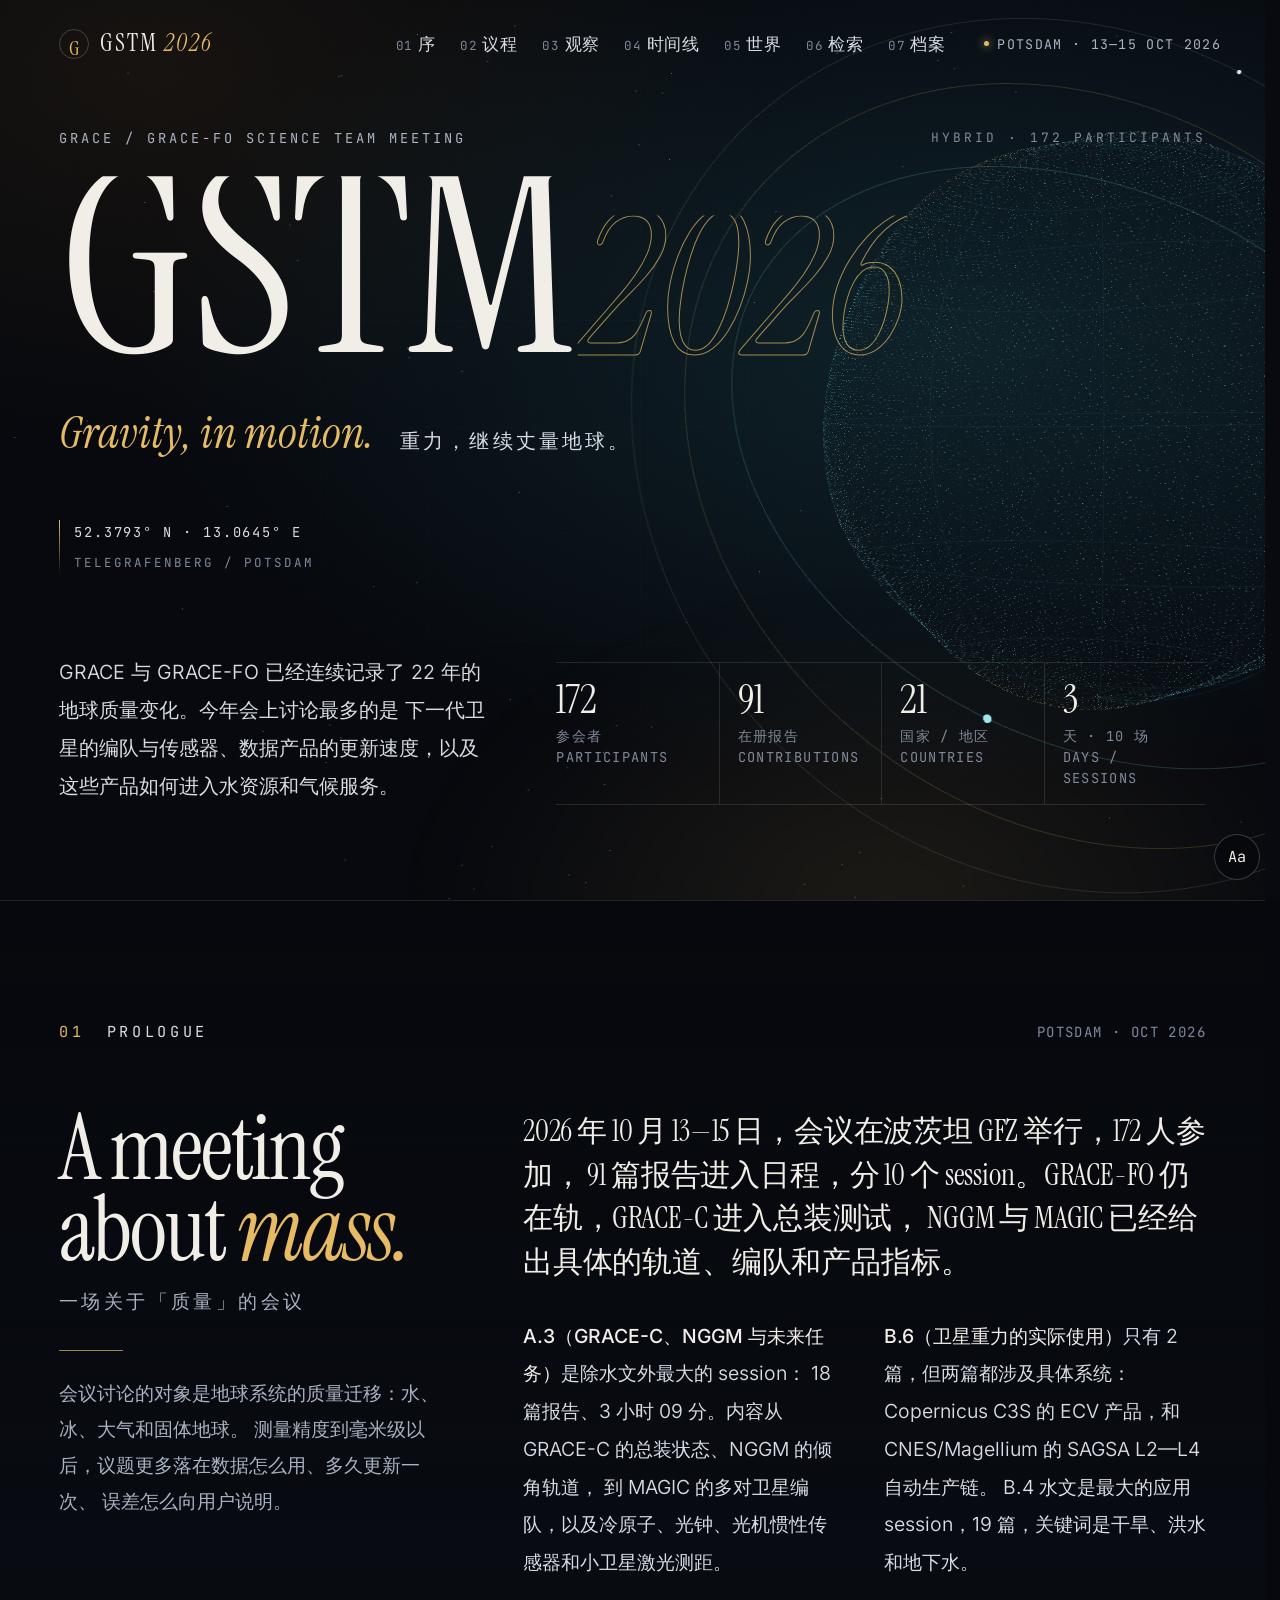
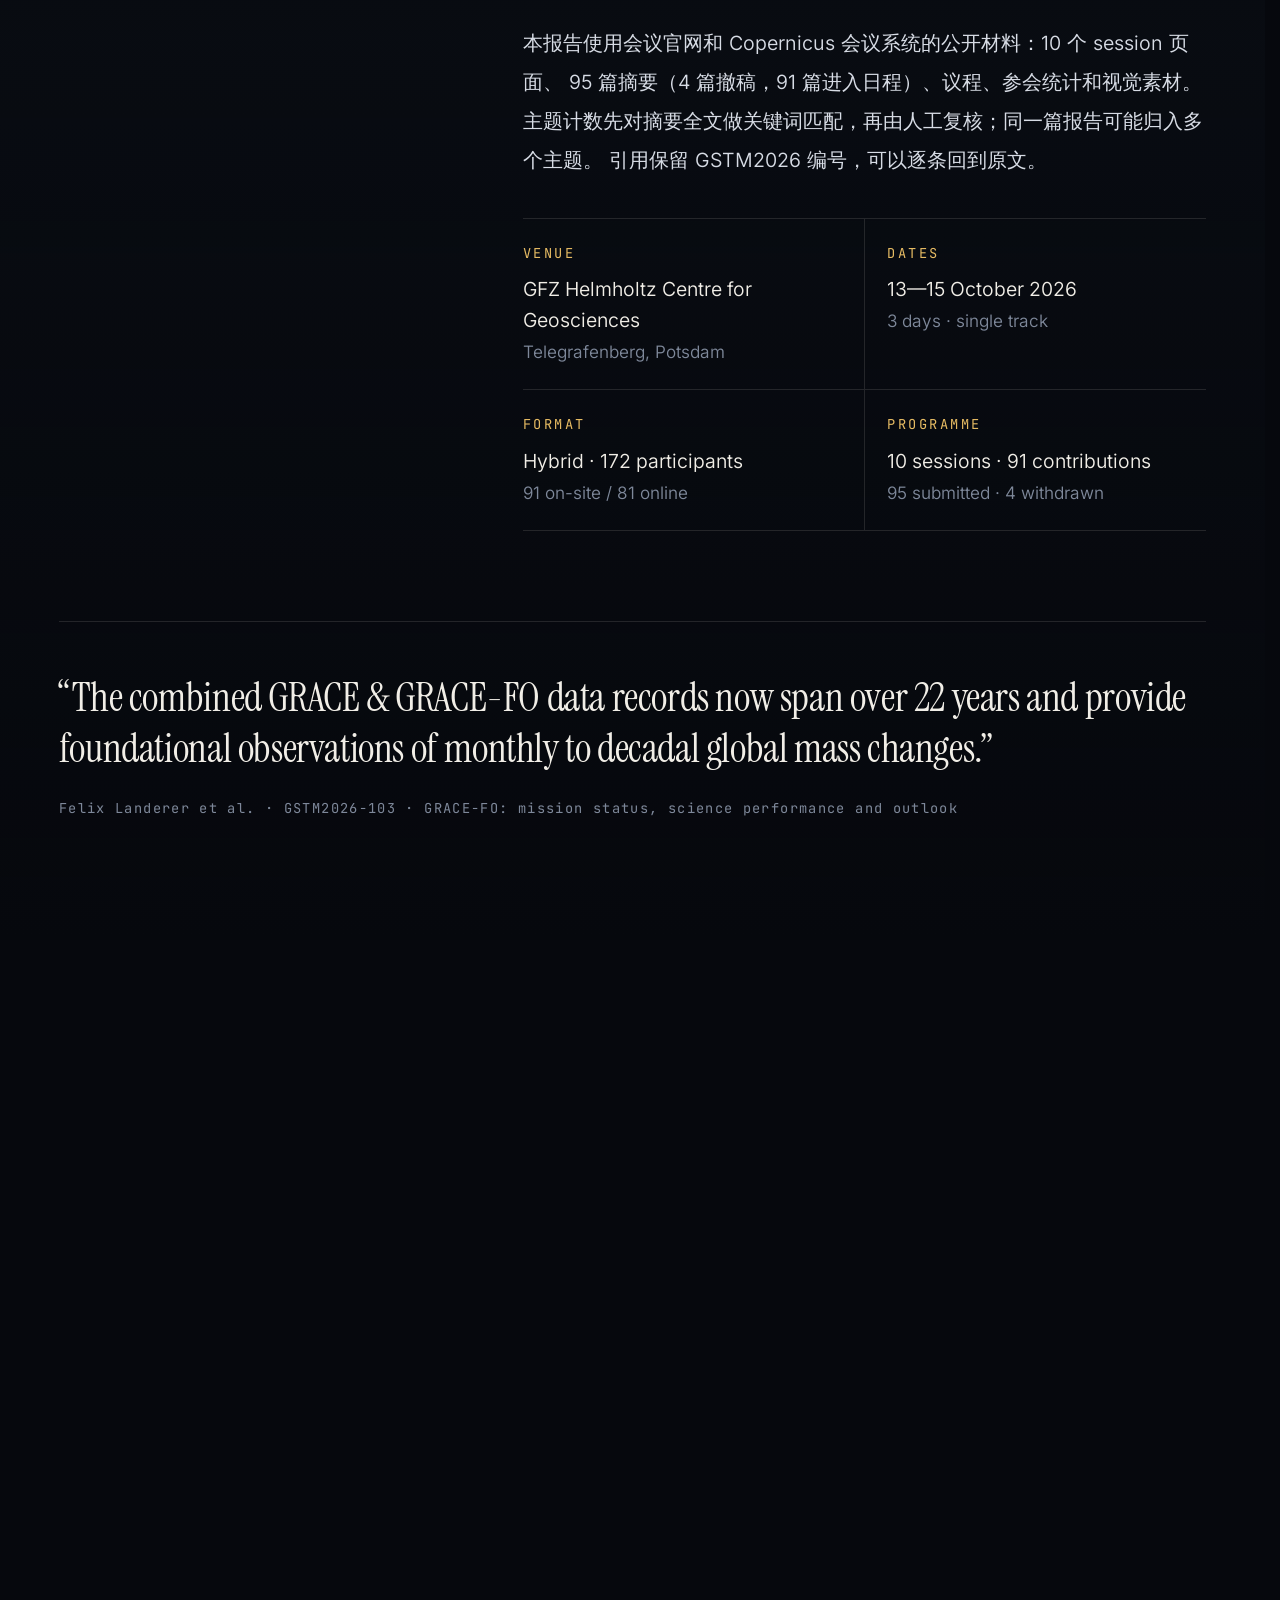
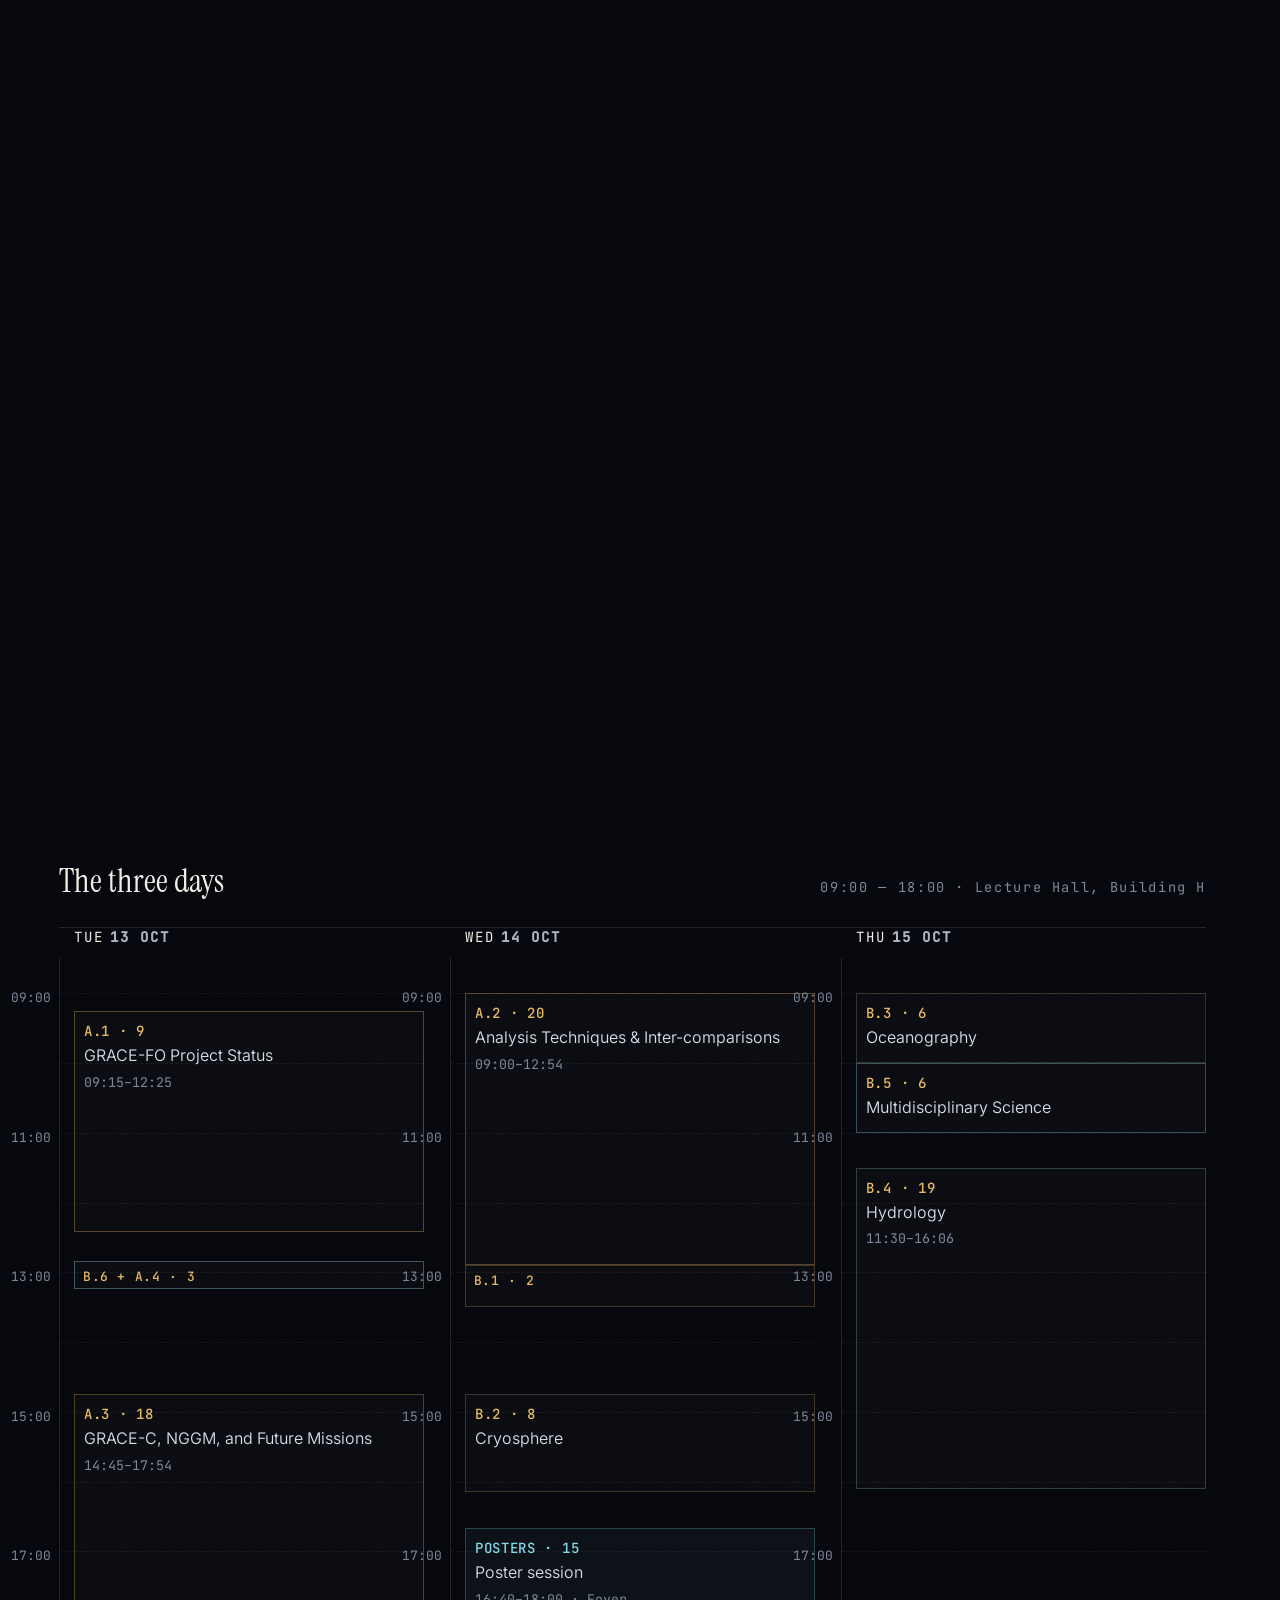
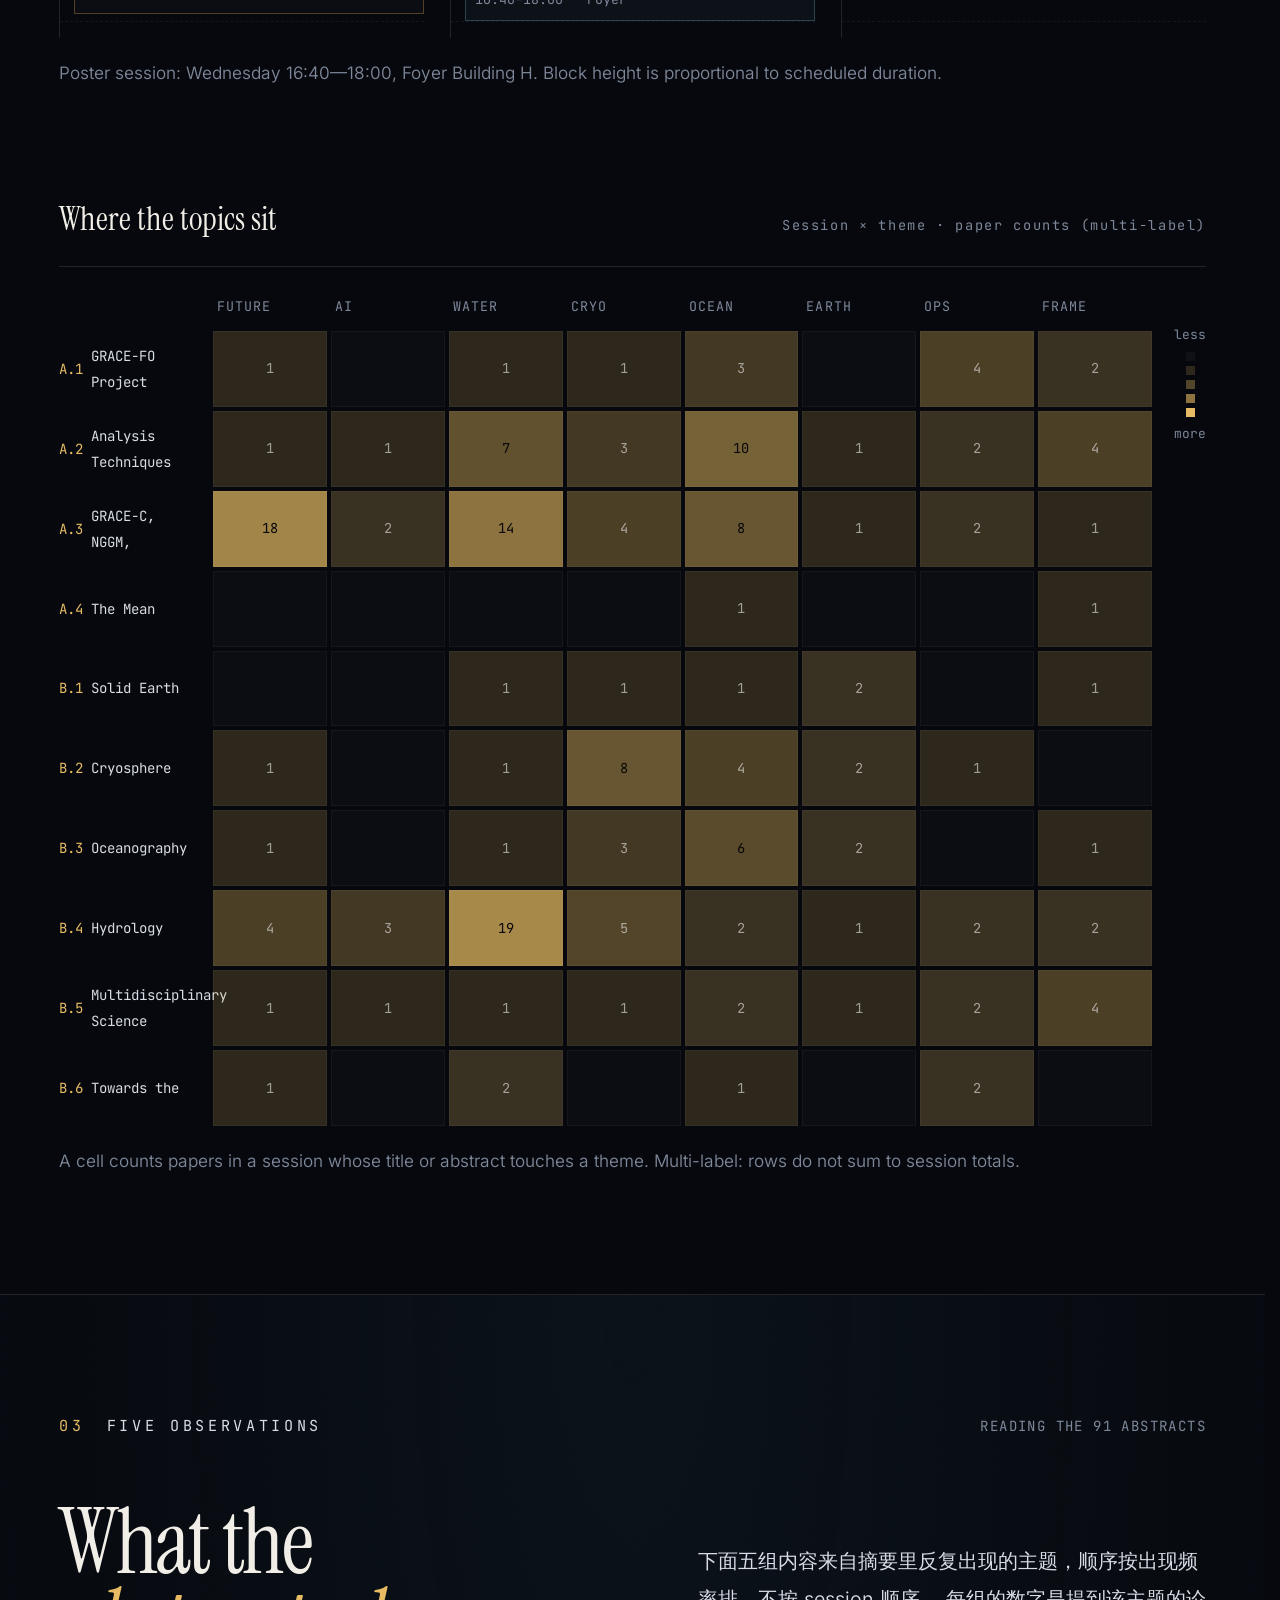
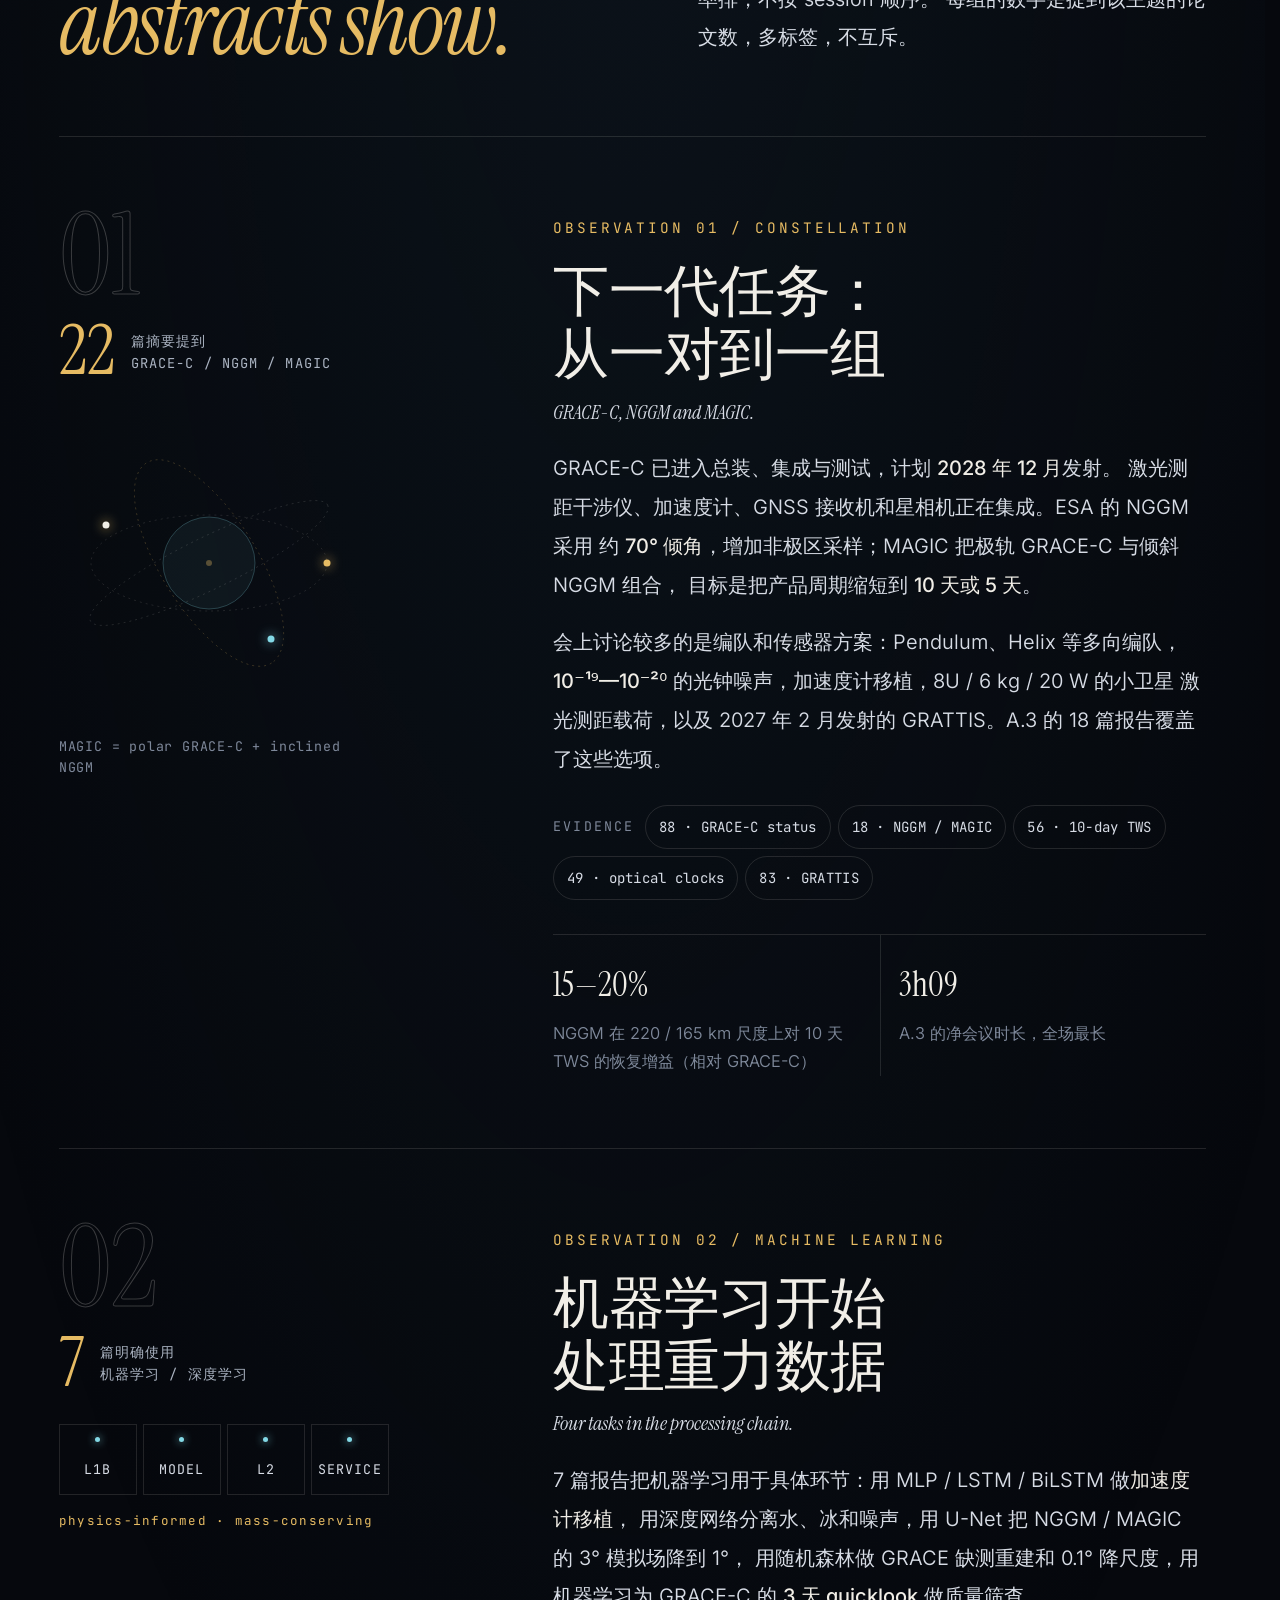
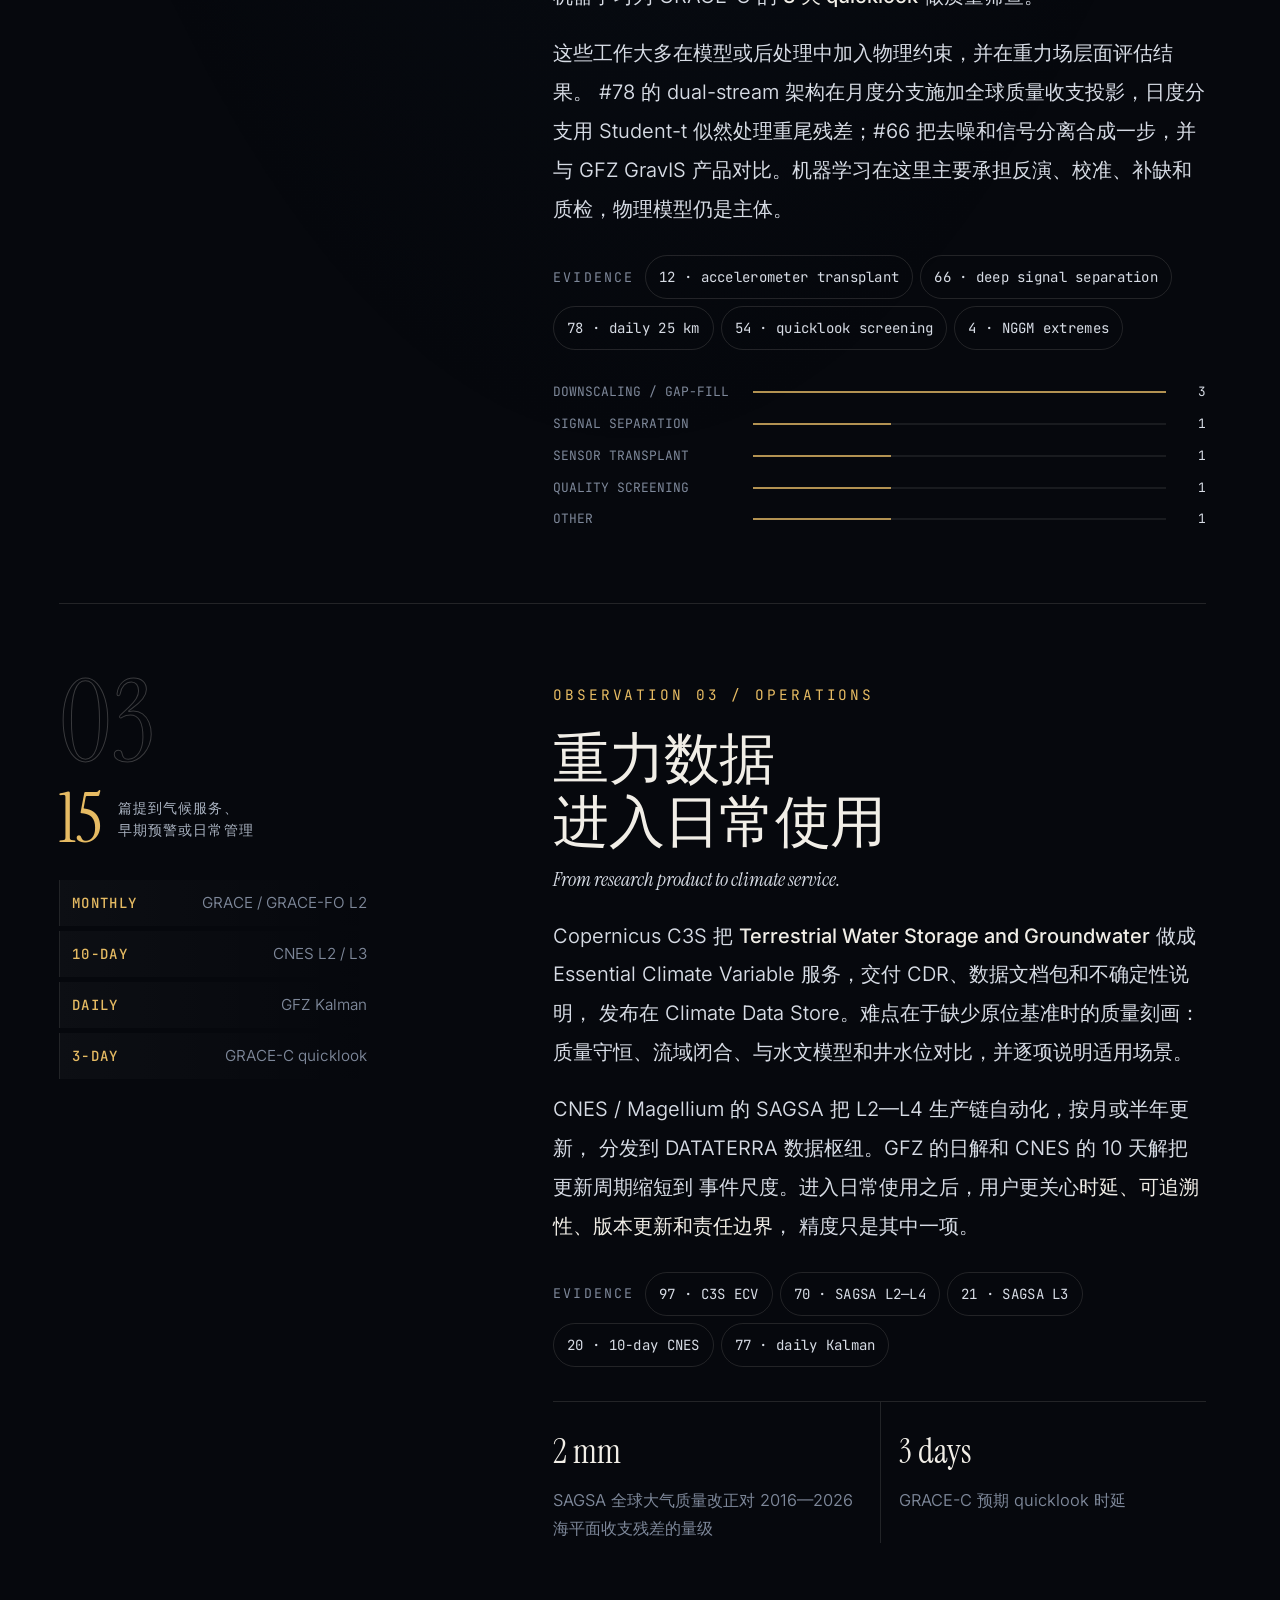
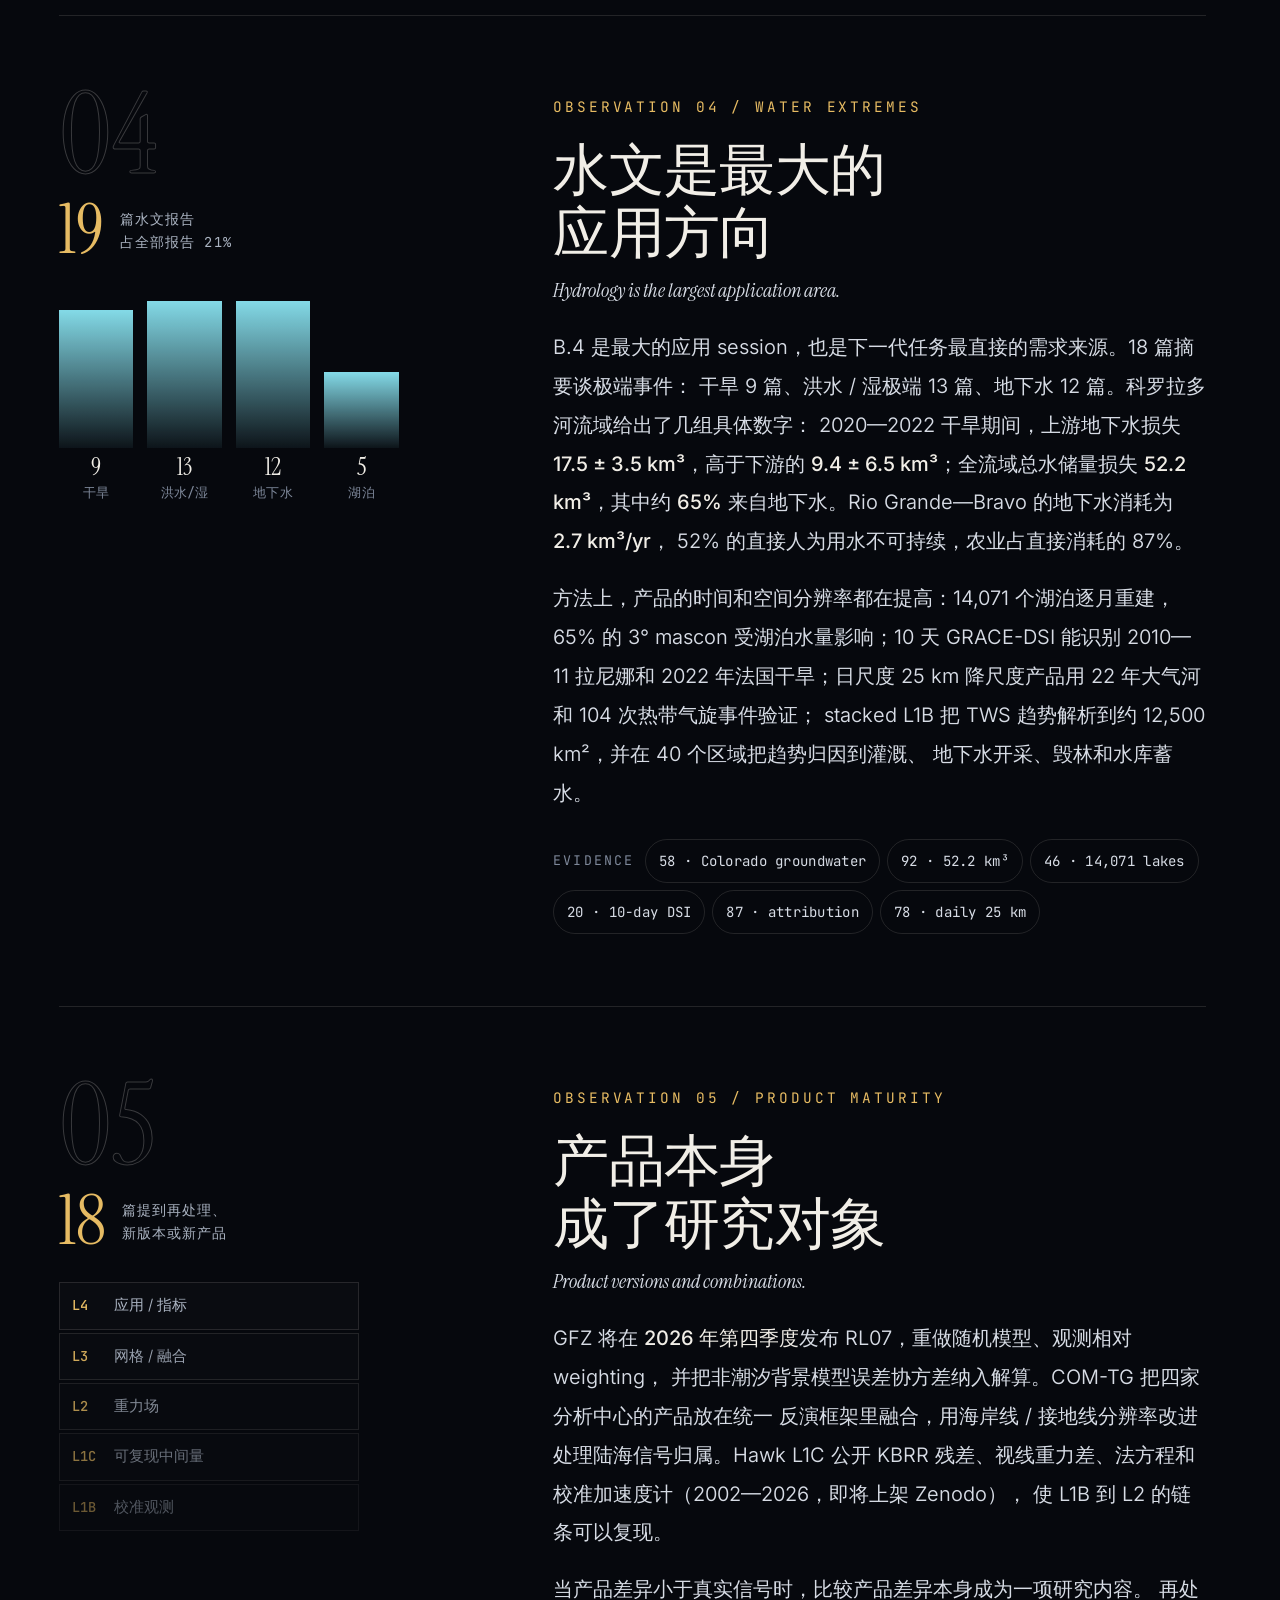
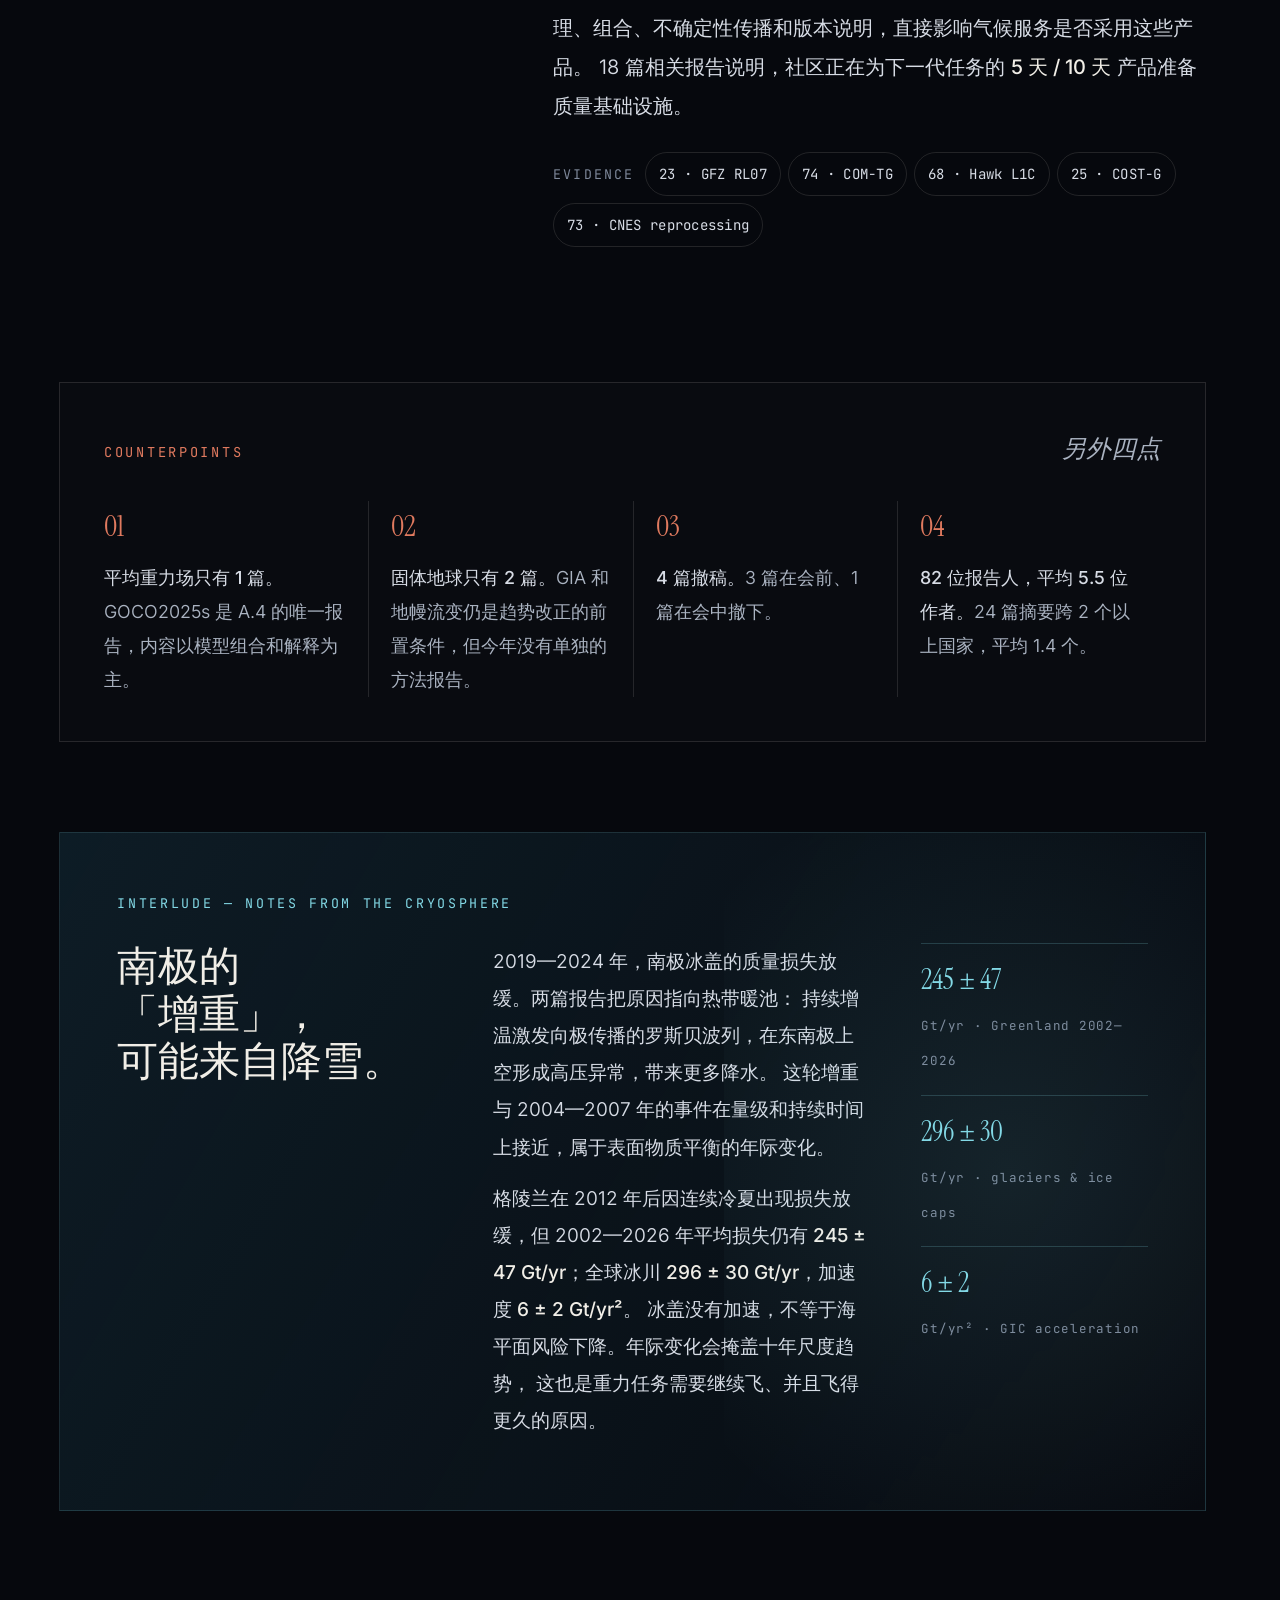
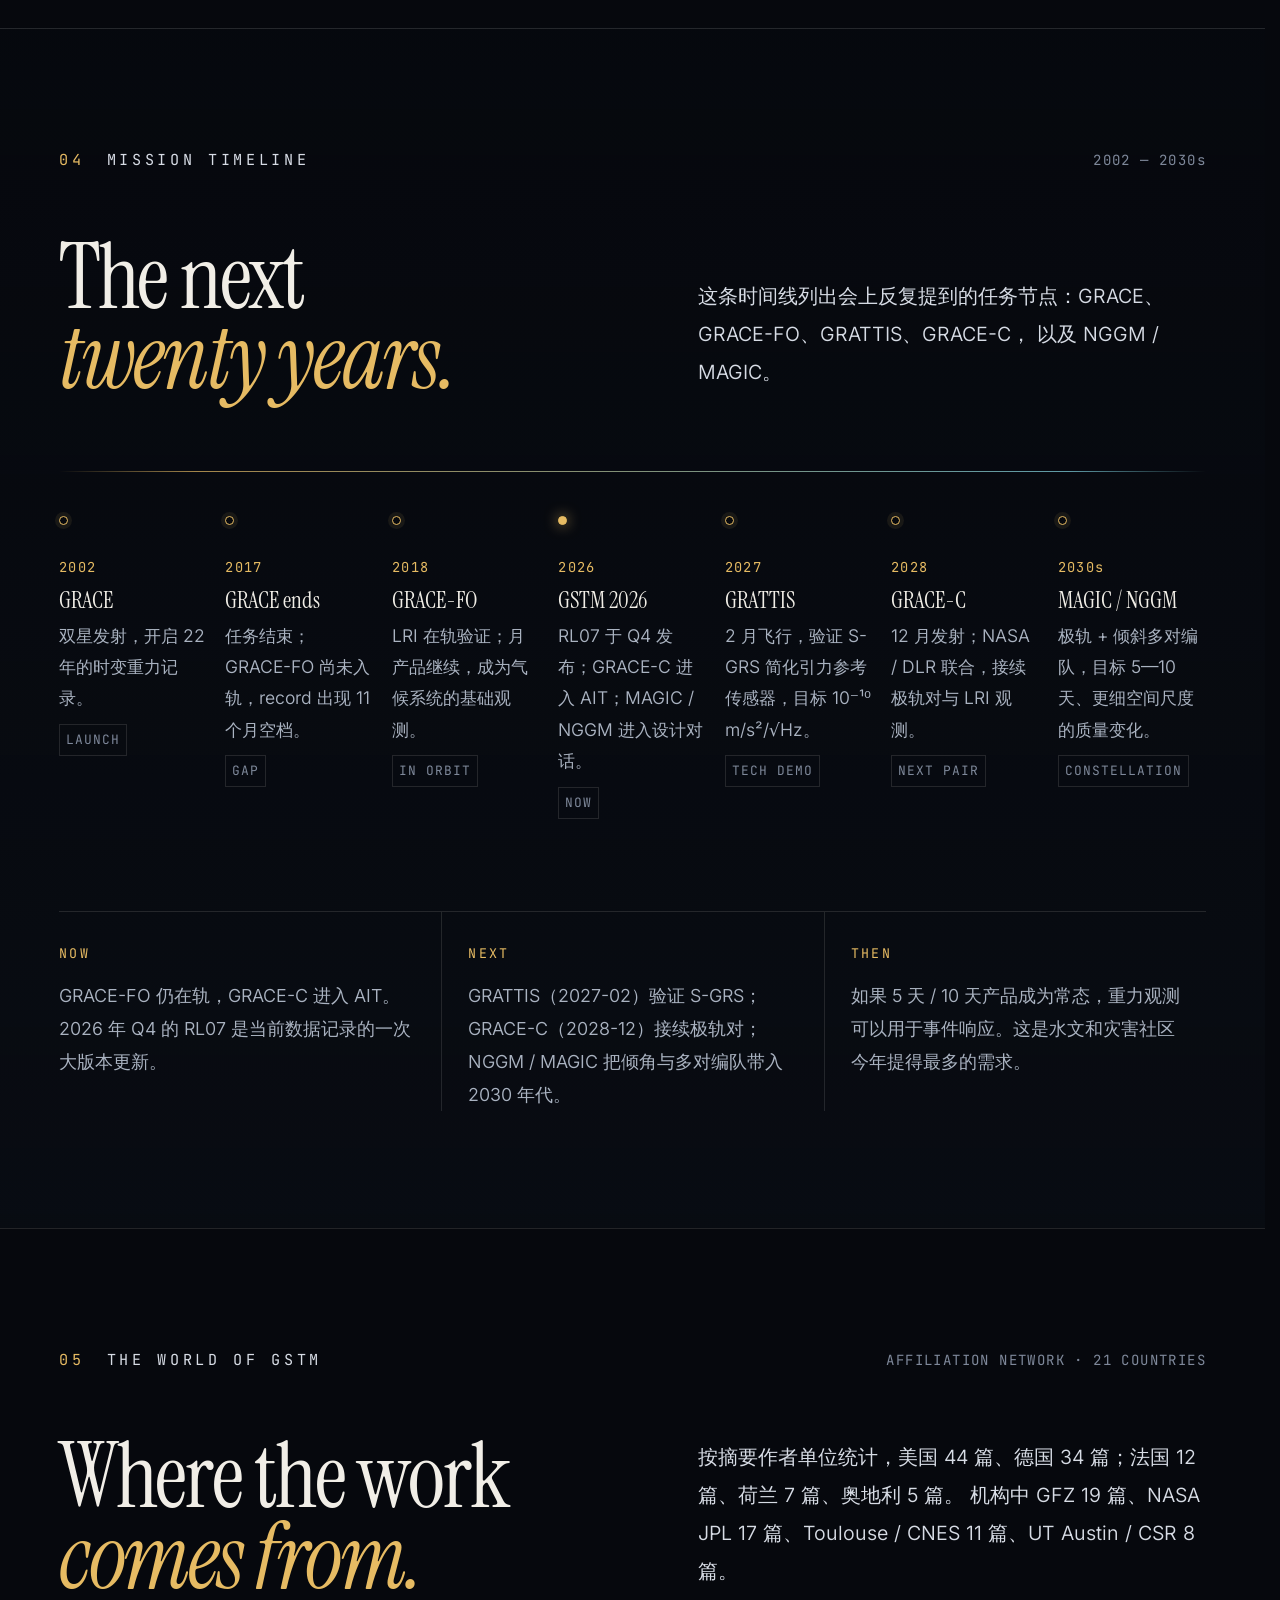
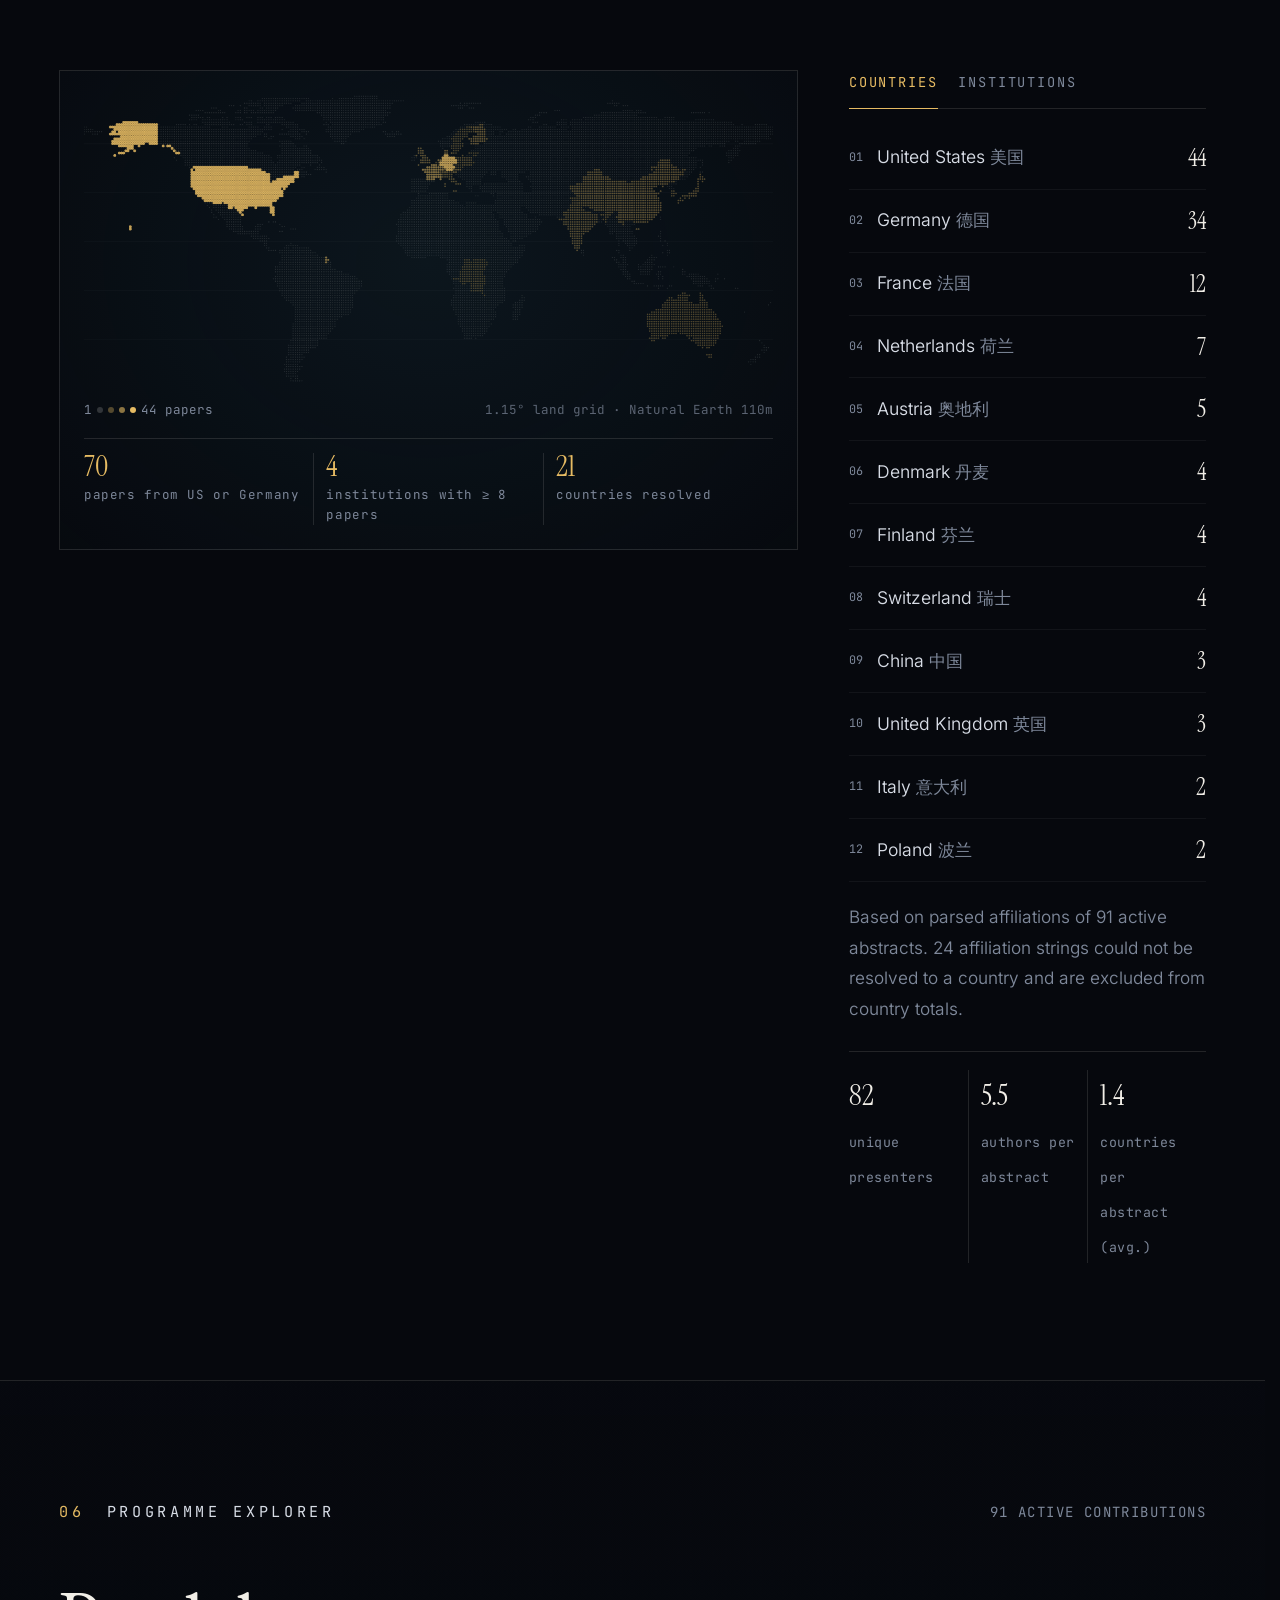
==== commit 656de3eb: "Loader: inline progress, critical CSS, no-app fallback" ====
--- a/index.html
+++ b/index.html
@@ -38,6 +38,22 @@
   <div class="loader-progress"><i id="loaderBar"></i></div>
   <div class="loader-status"><span id="loaderPct">00</span><span>INITIALIZING GRAVITY FIELD</span></div>
 </div>
+<script>
+  // Keep the loader alive while the module graph is still in flight.
+  (function(){
+    var l = document.getElementById('loader');
+    var pct = document.getElementById('loaderPct');
+    var bar = document.getElementById('loaderBar');
+    if (!l || !pct || !bar) return;
+    var n = 0;
+    var tick = setInterval(function(){
+      if (window.__appBooted || l.classList.contains('done') || !document.body.contains(l)) { clearInterval(tick); return; }
+      n = Math.min(92, n + 2 + Math.random() * 3);
+      pct.textContent = String(Math.round(n)).padStart(2, '0');
+      bar.style.width = n.toFixed(0) + '%';
+    }, 260);
+  })();
+</script>
 
 <div class="grain" aria-hidden="true"></div>
 <div class="type-control" id="typeControl">
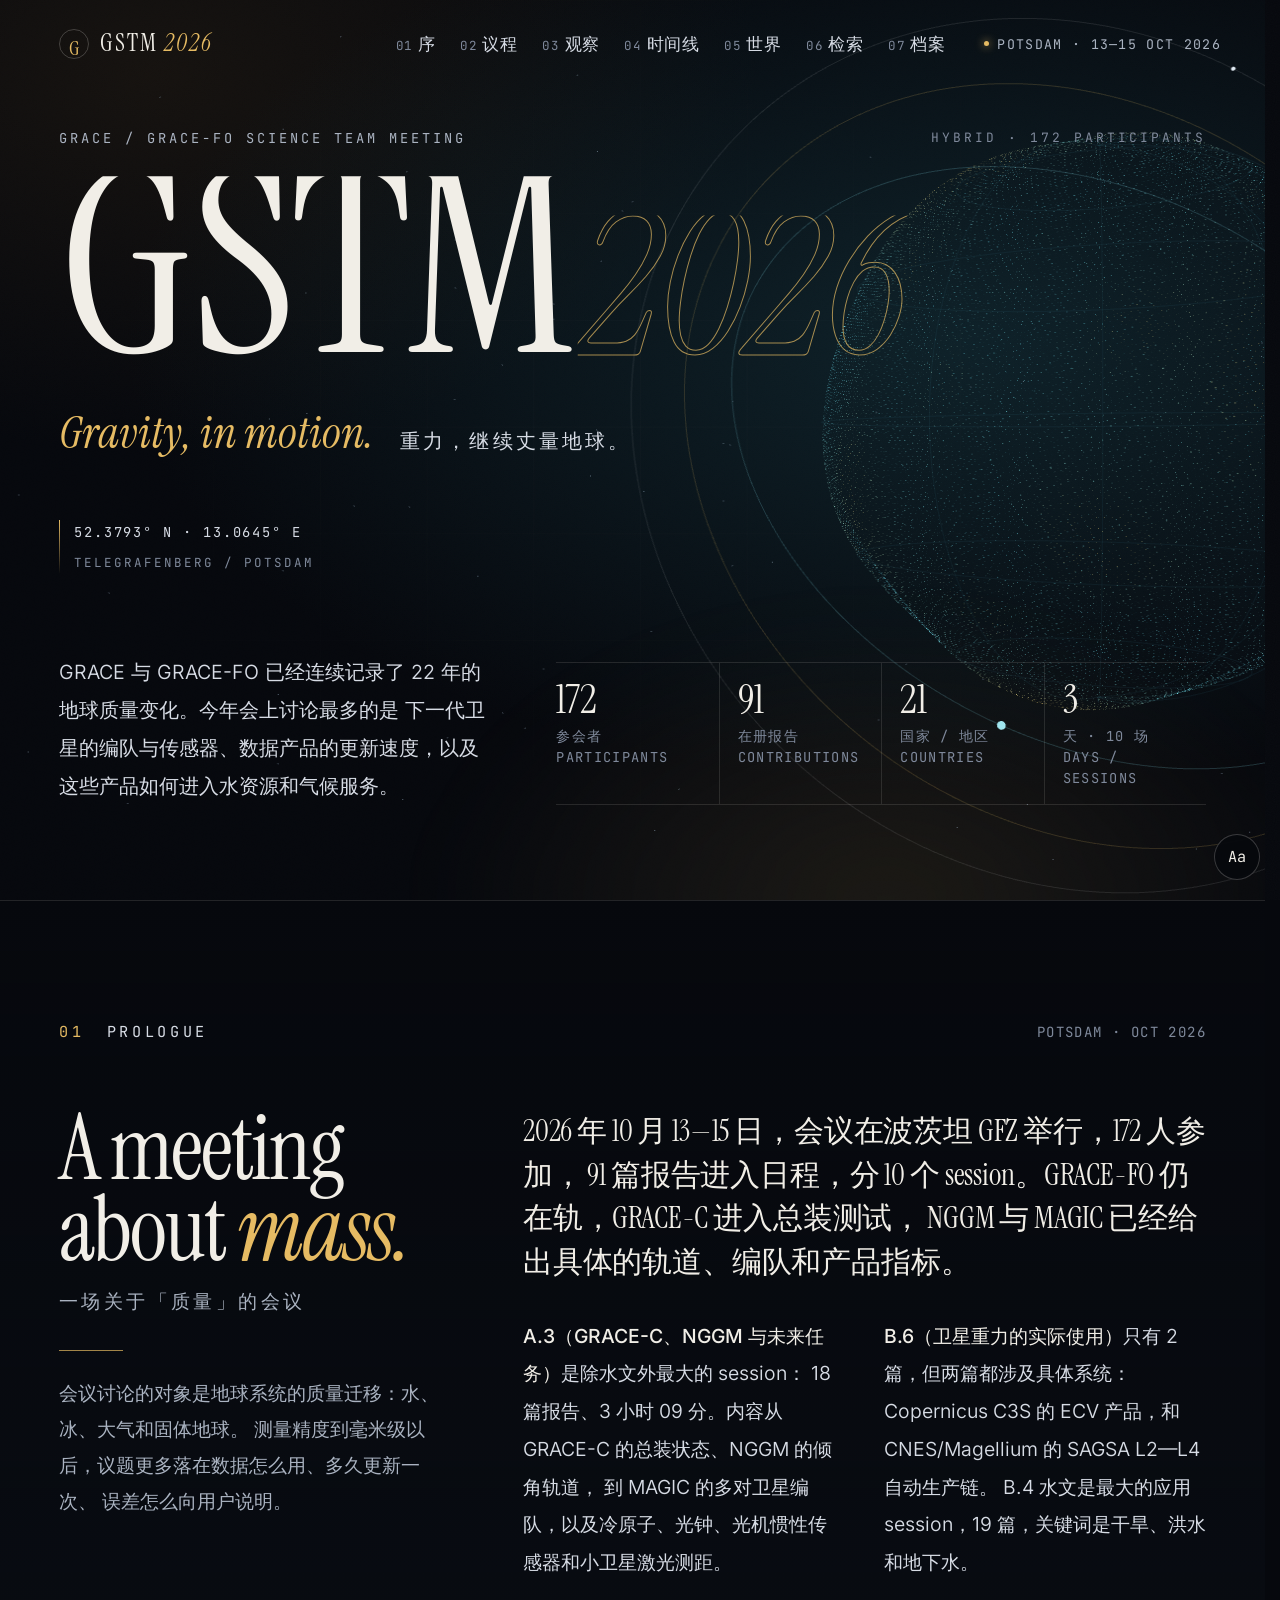
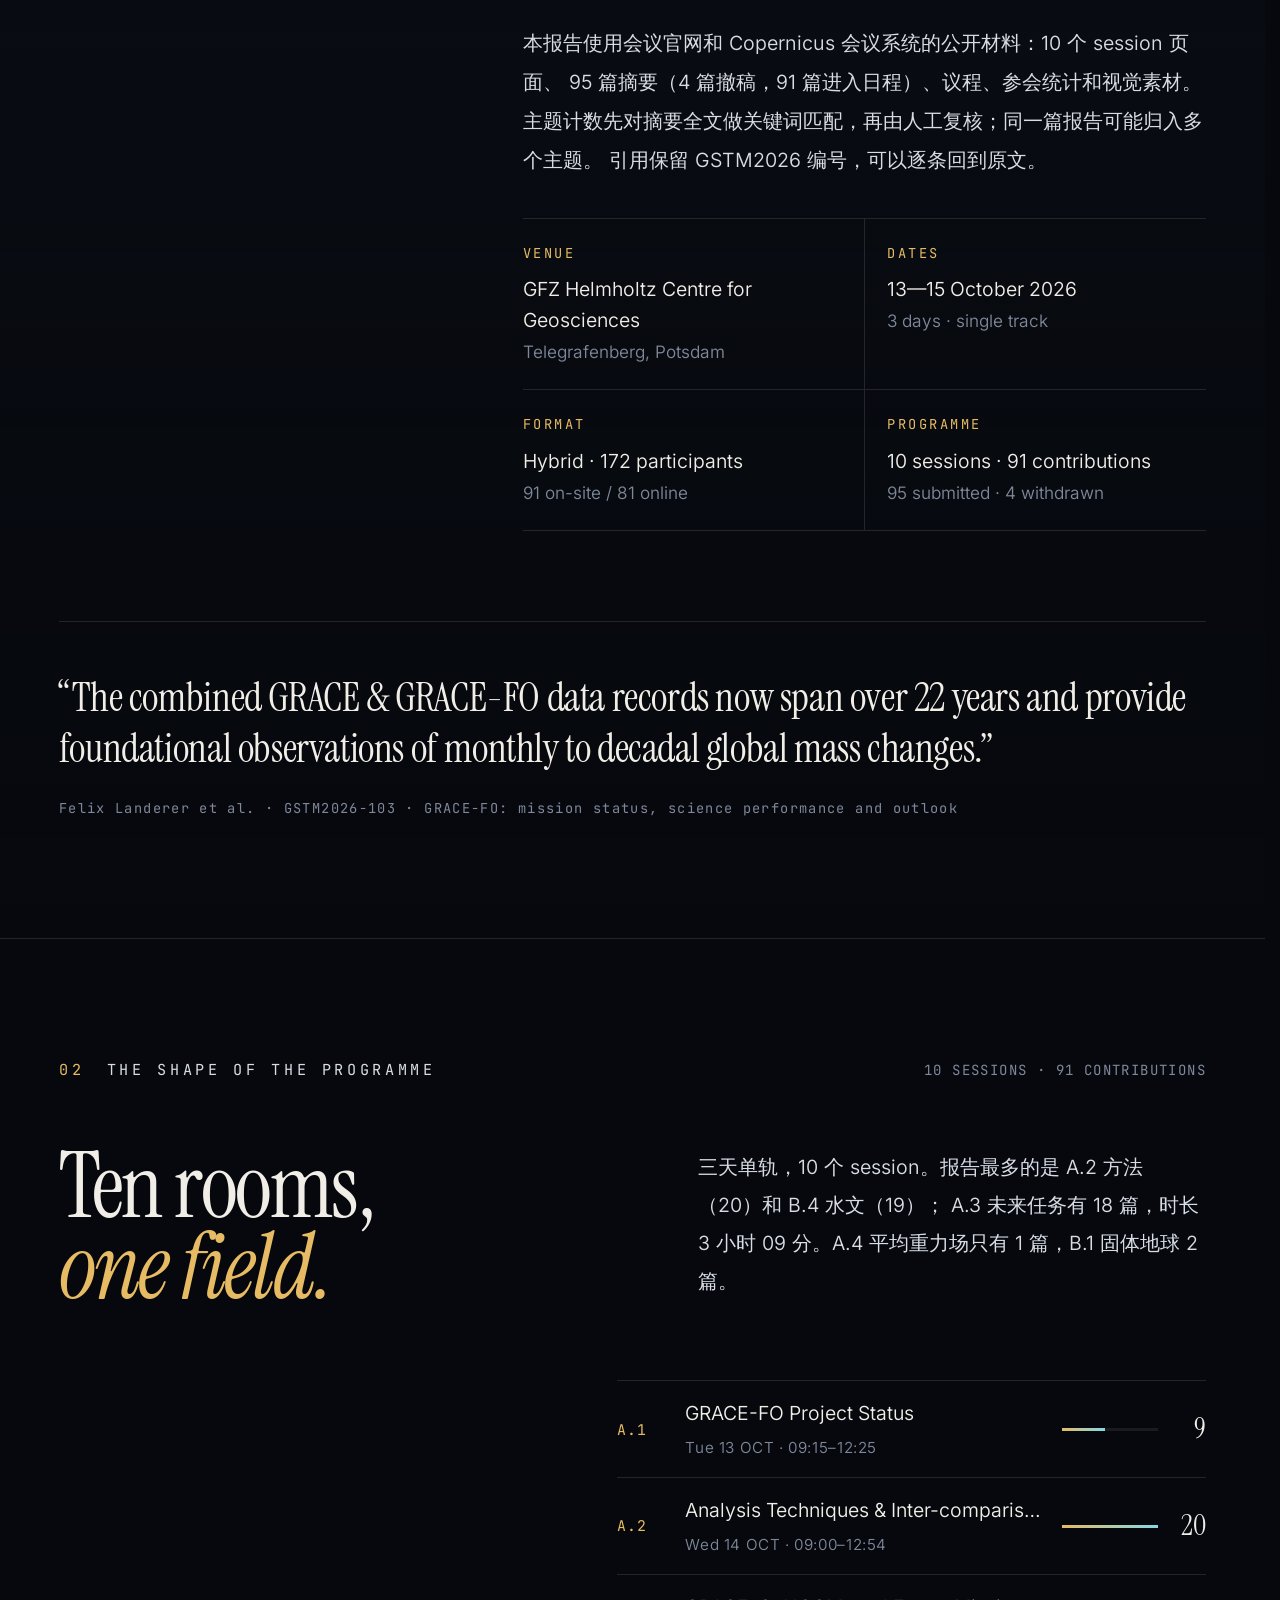
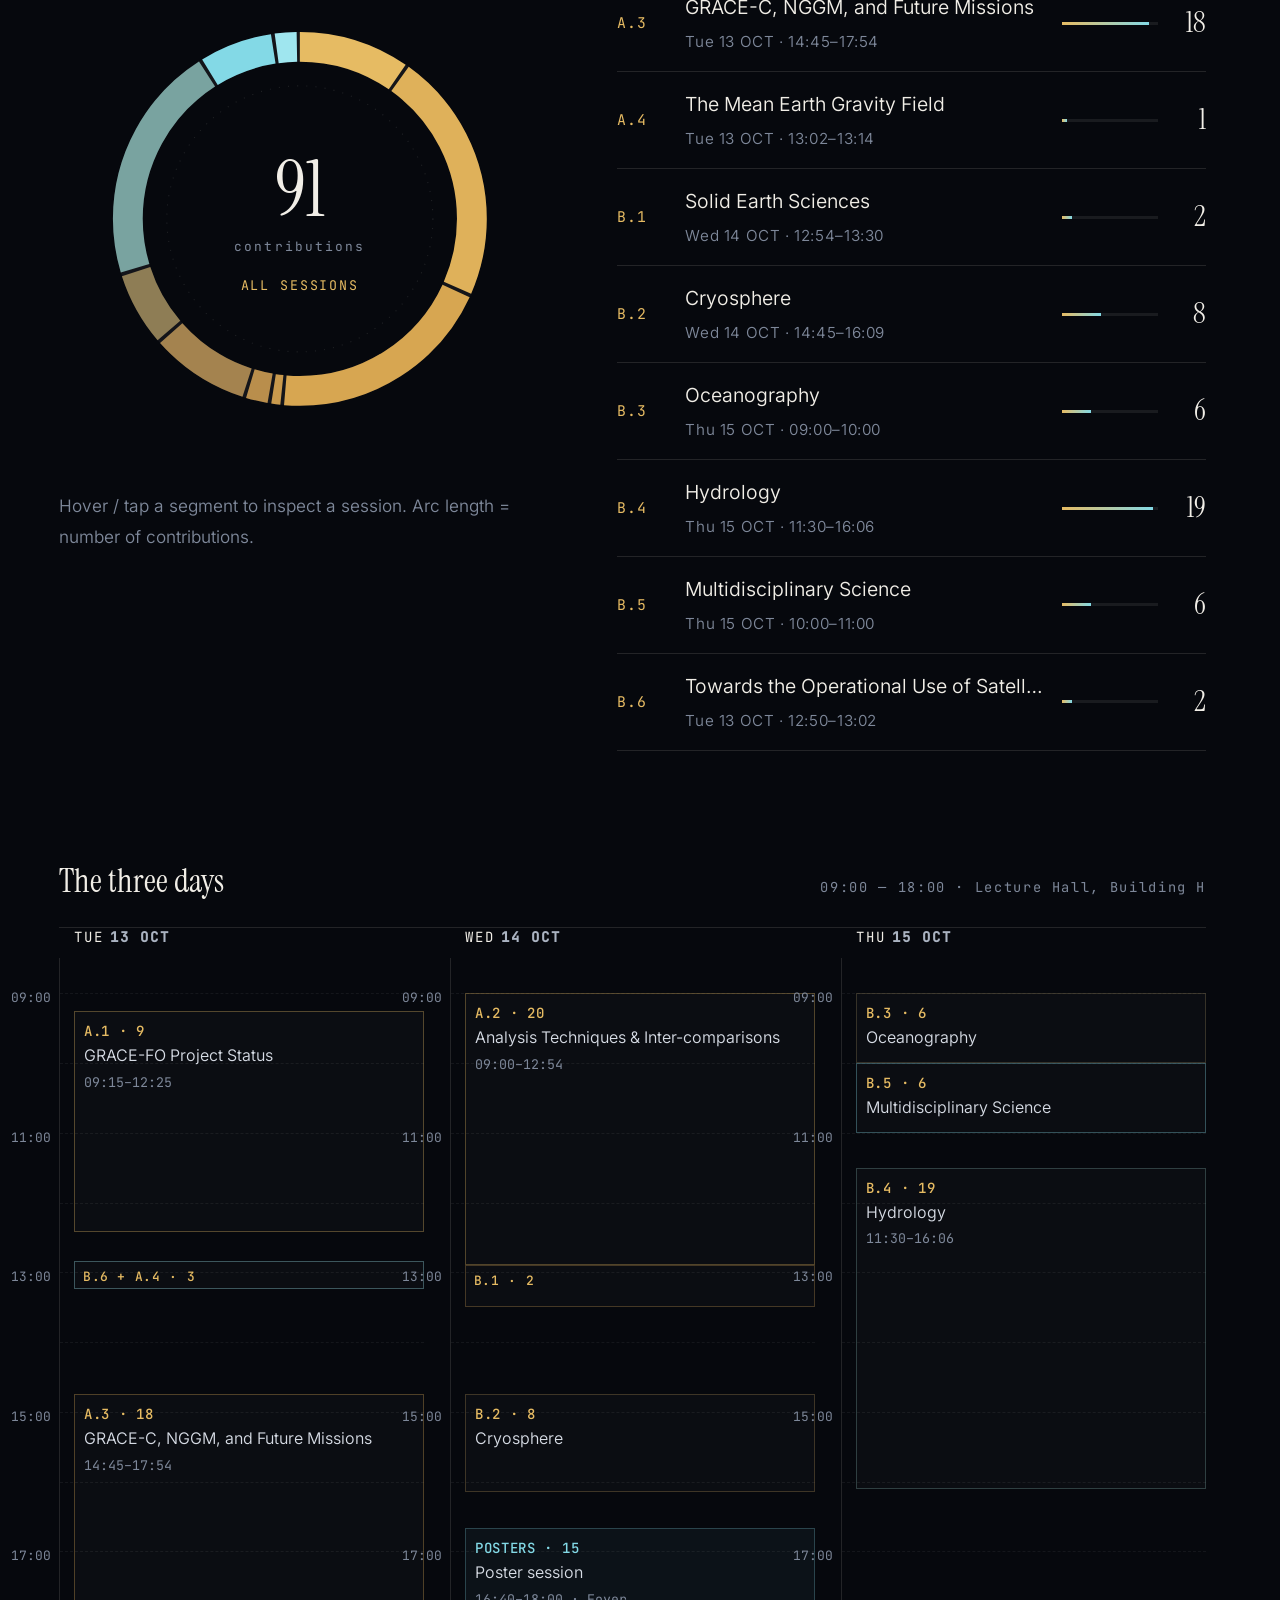
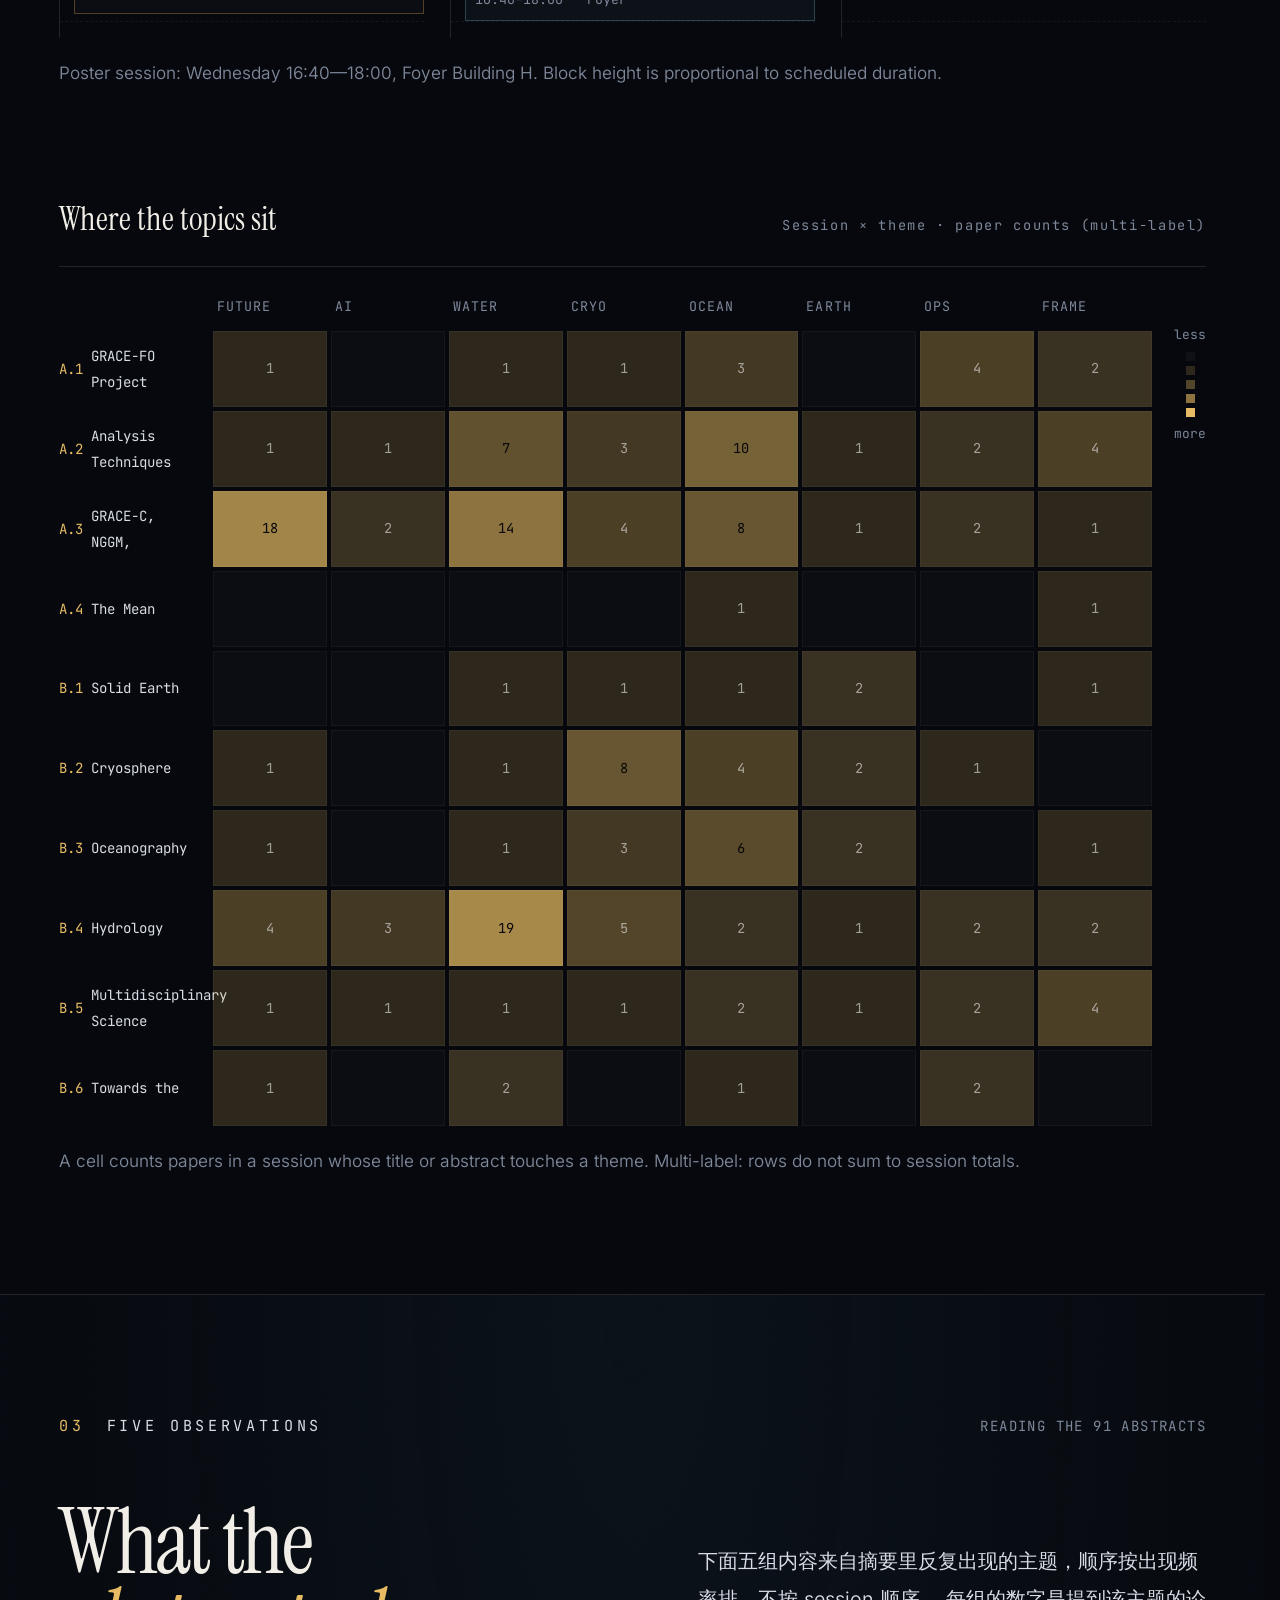
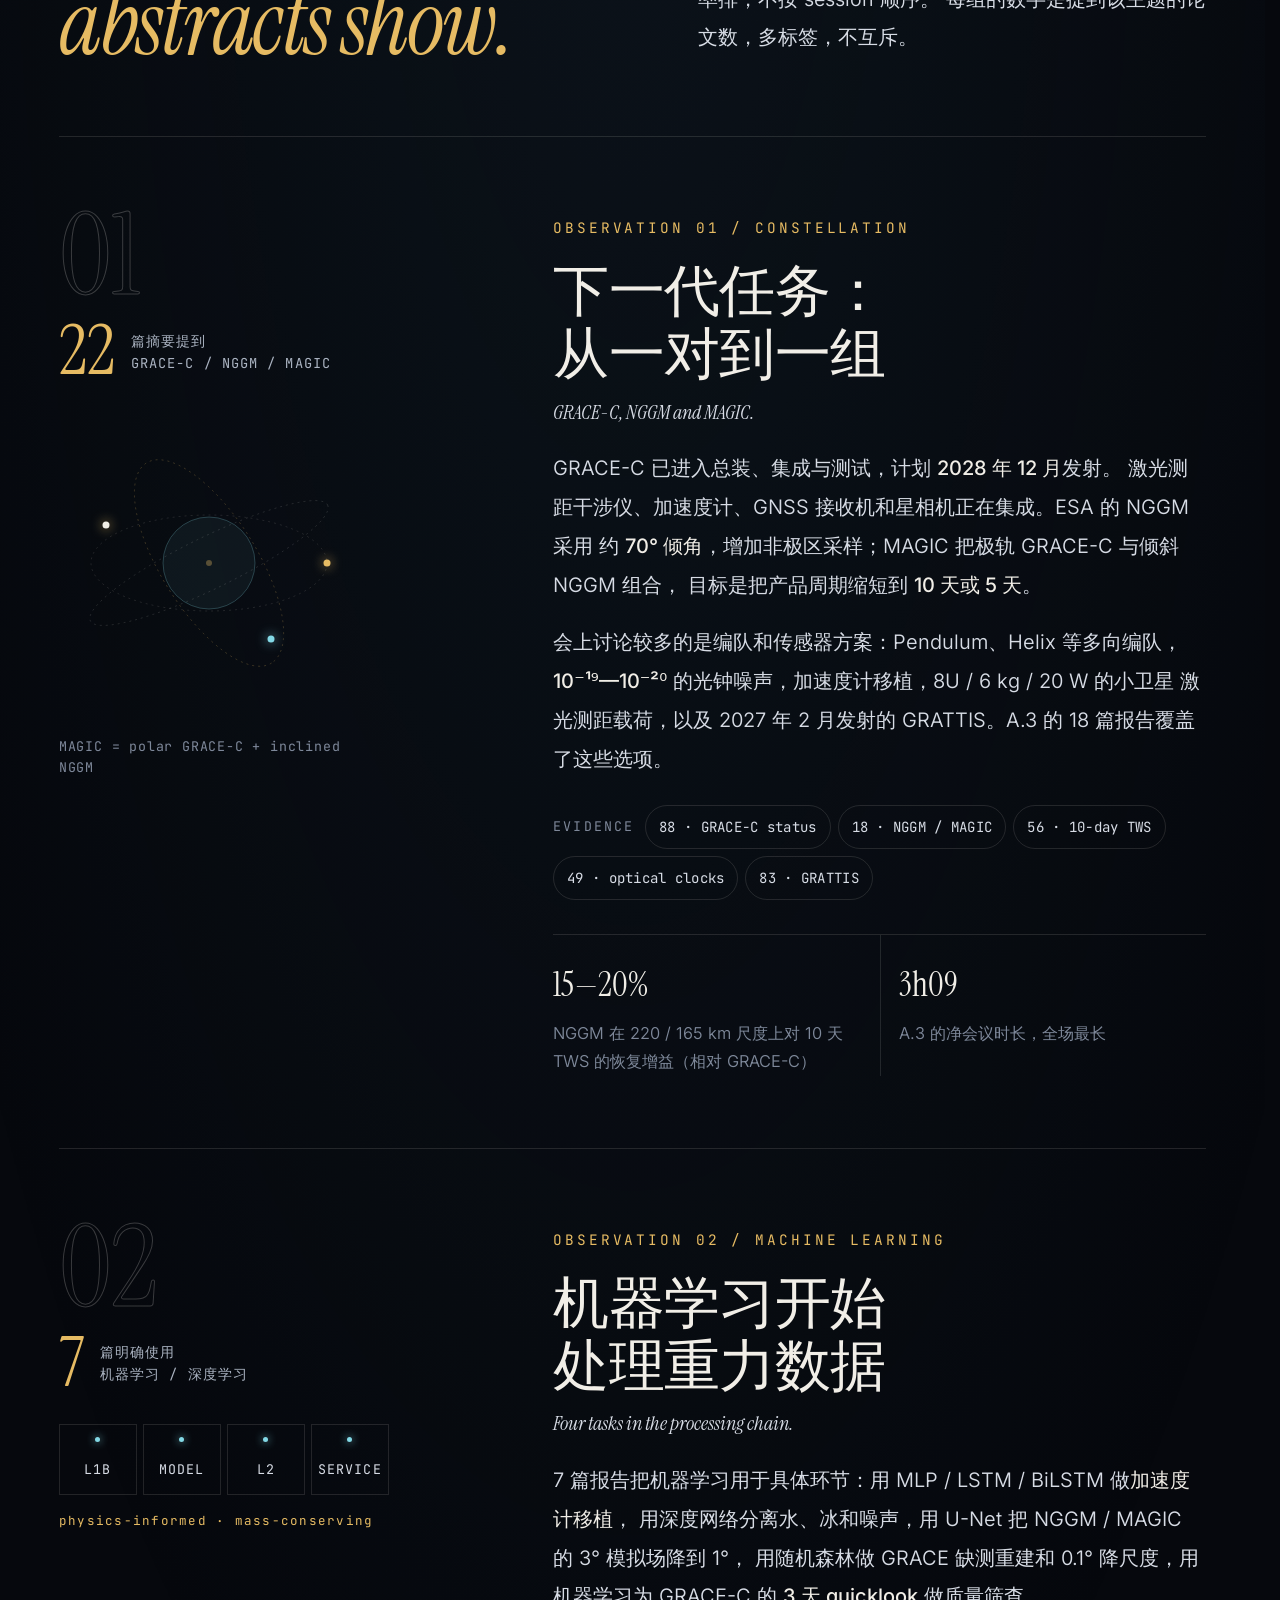
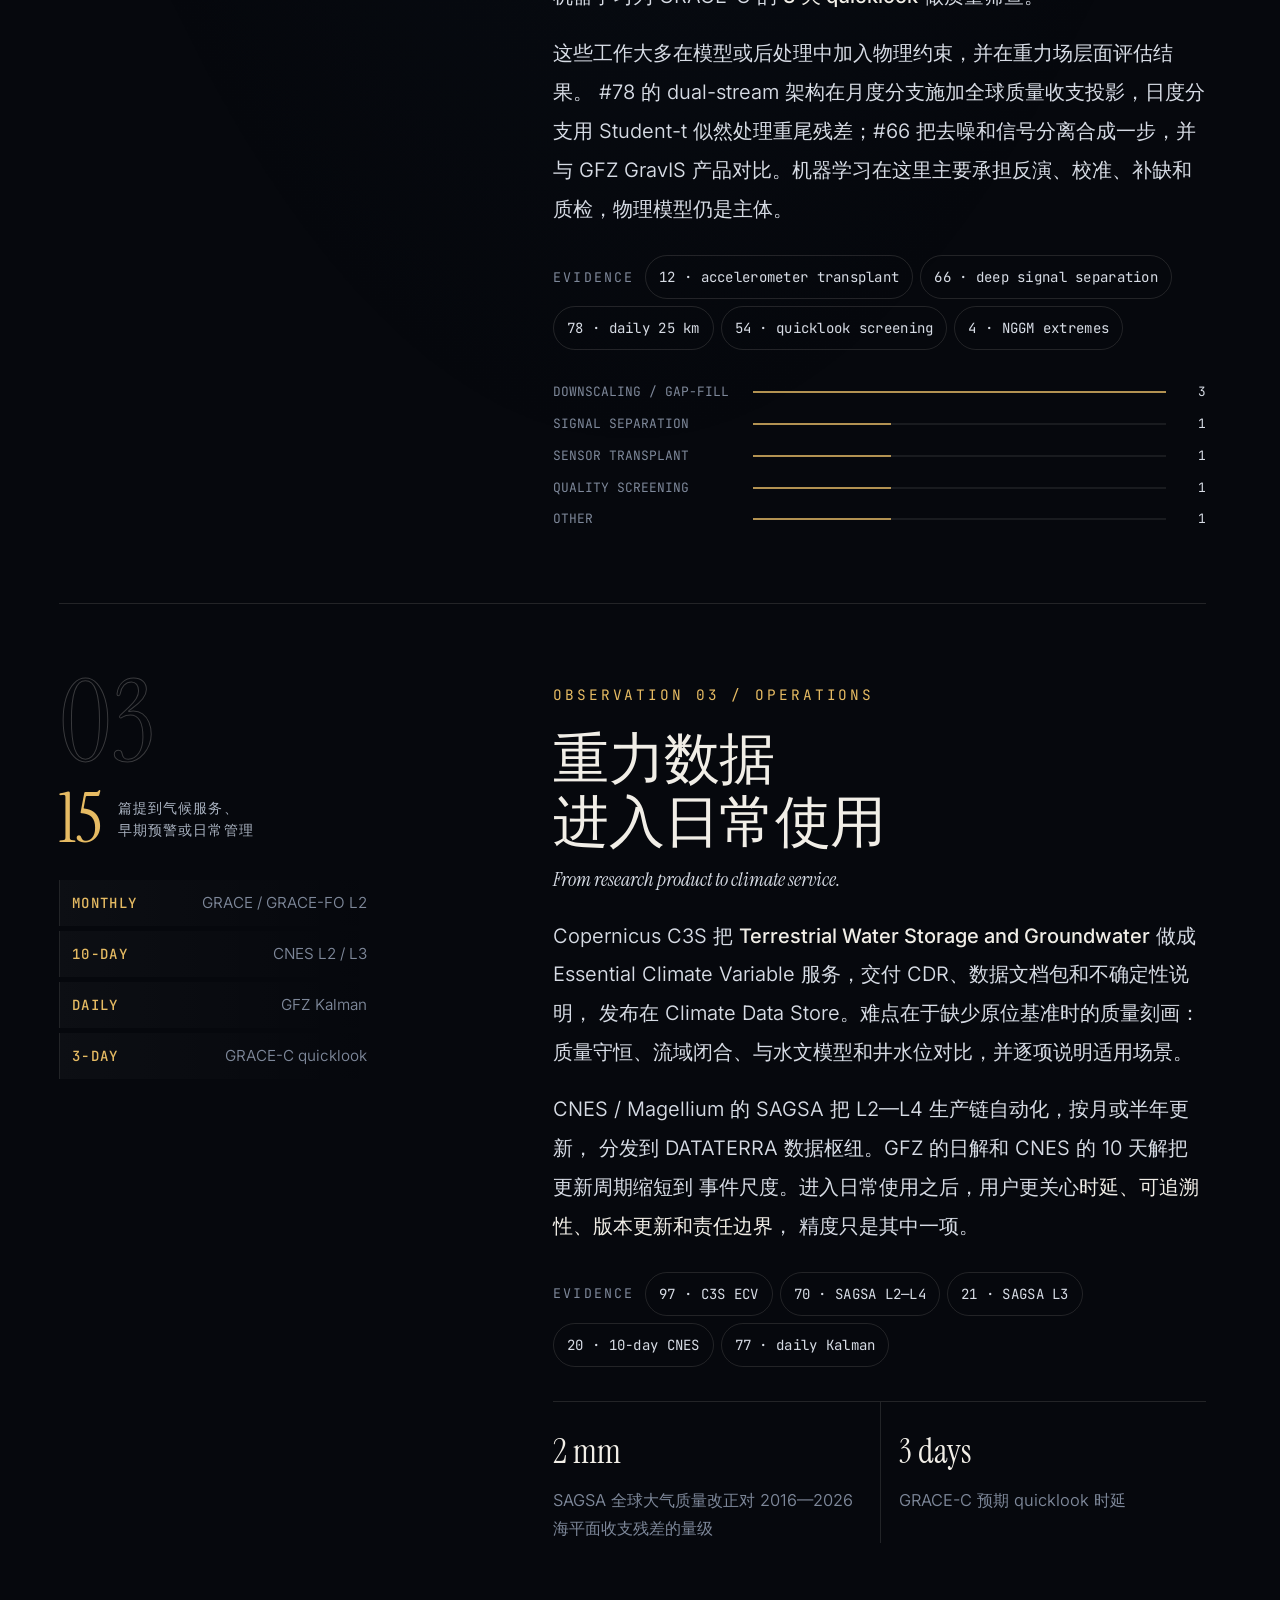
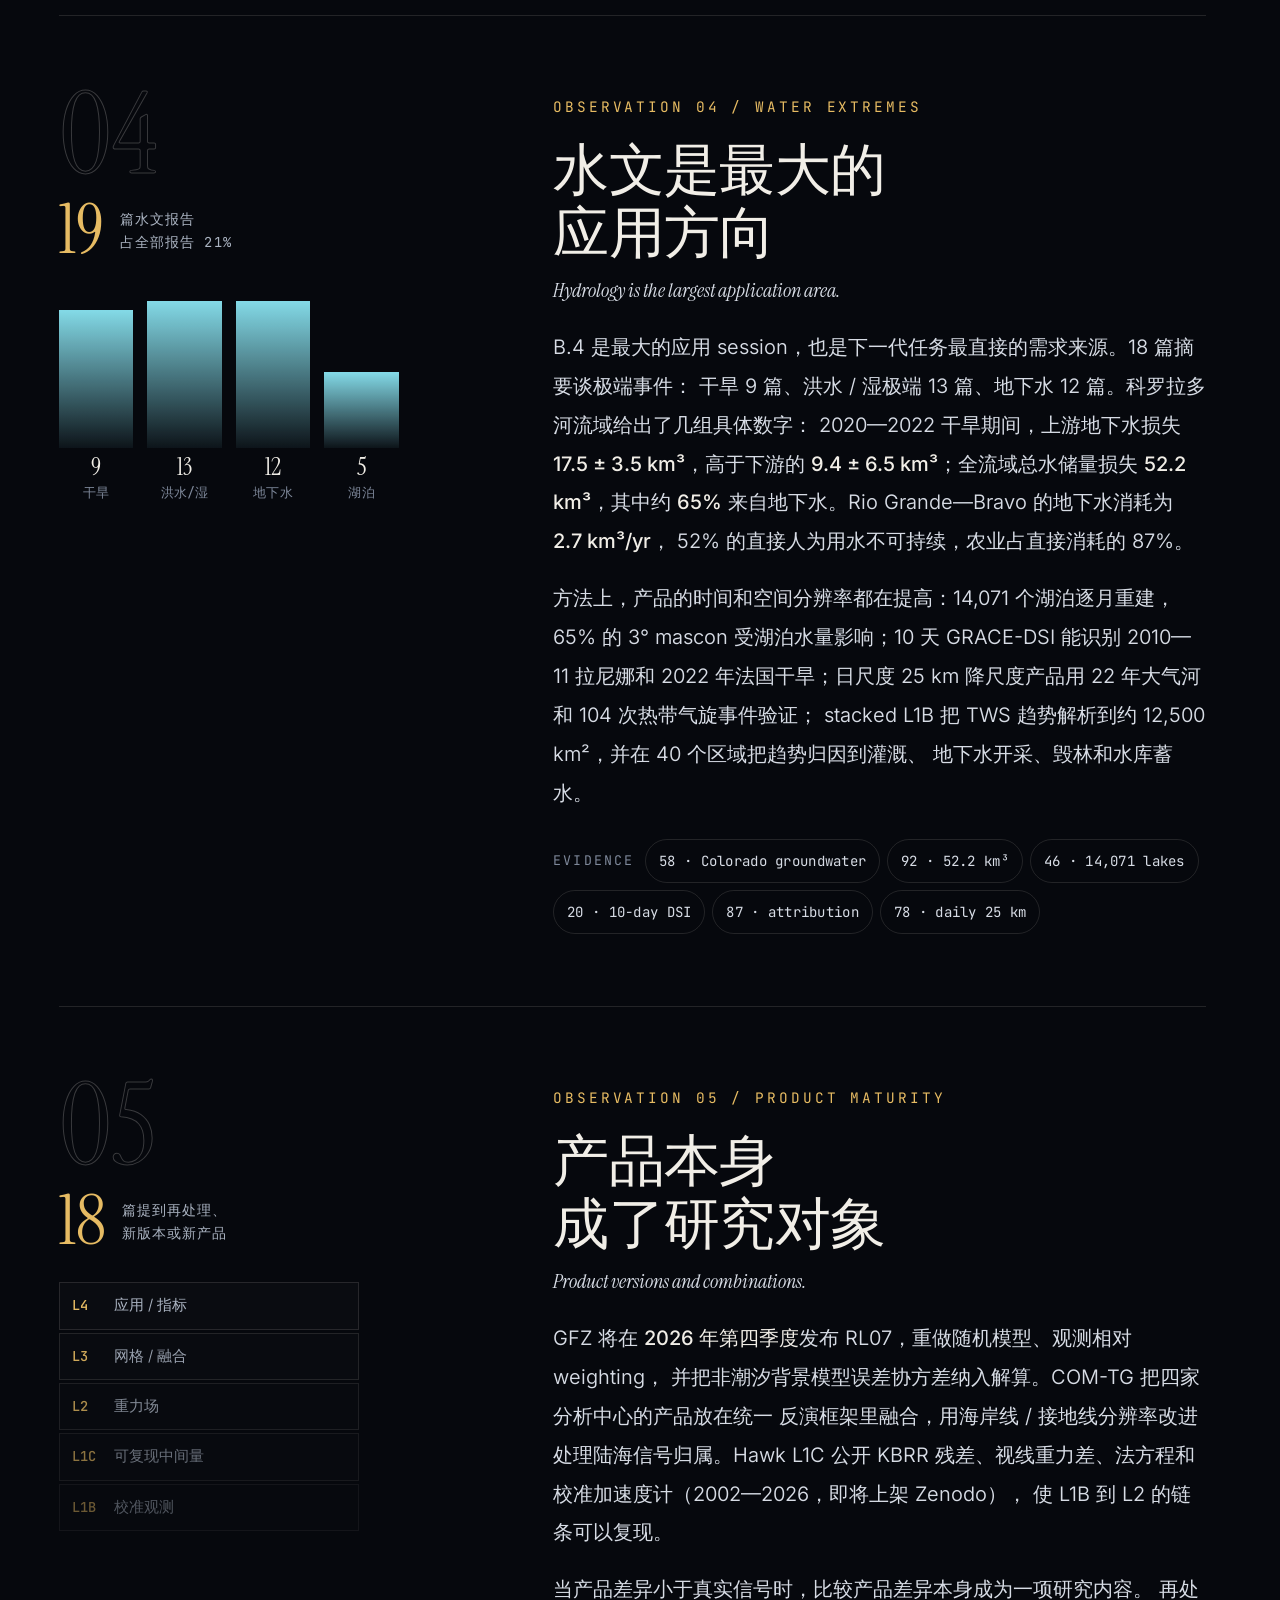
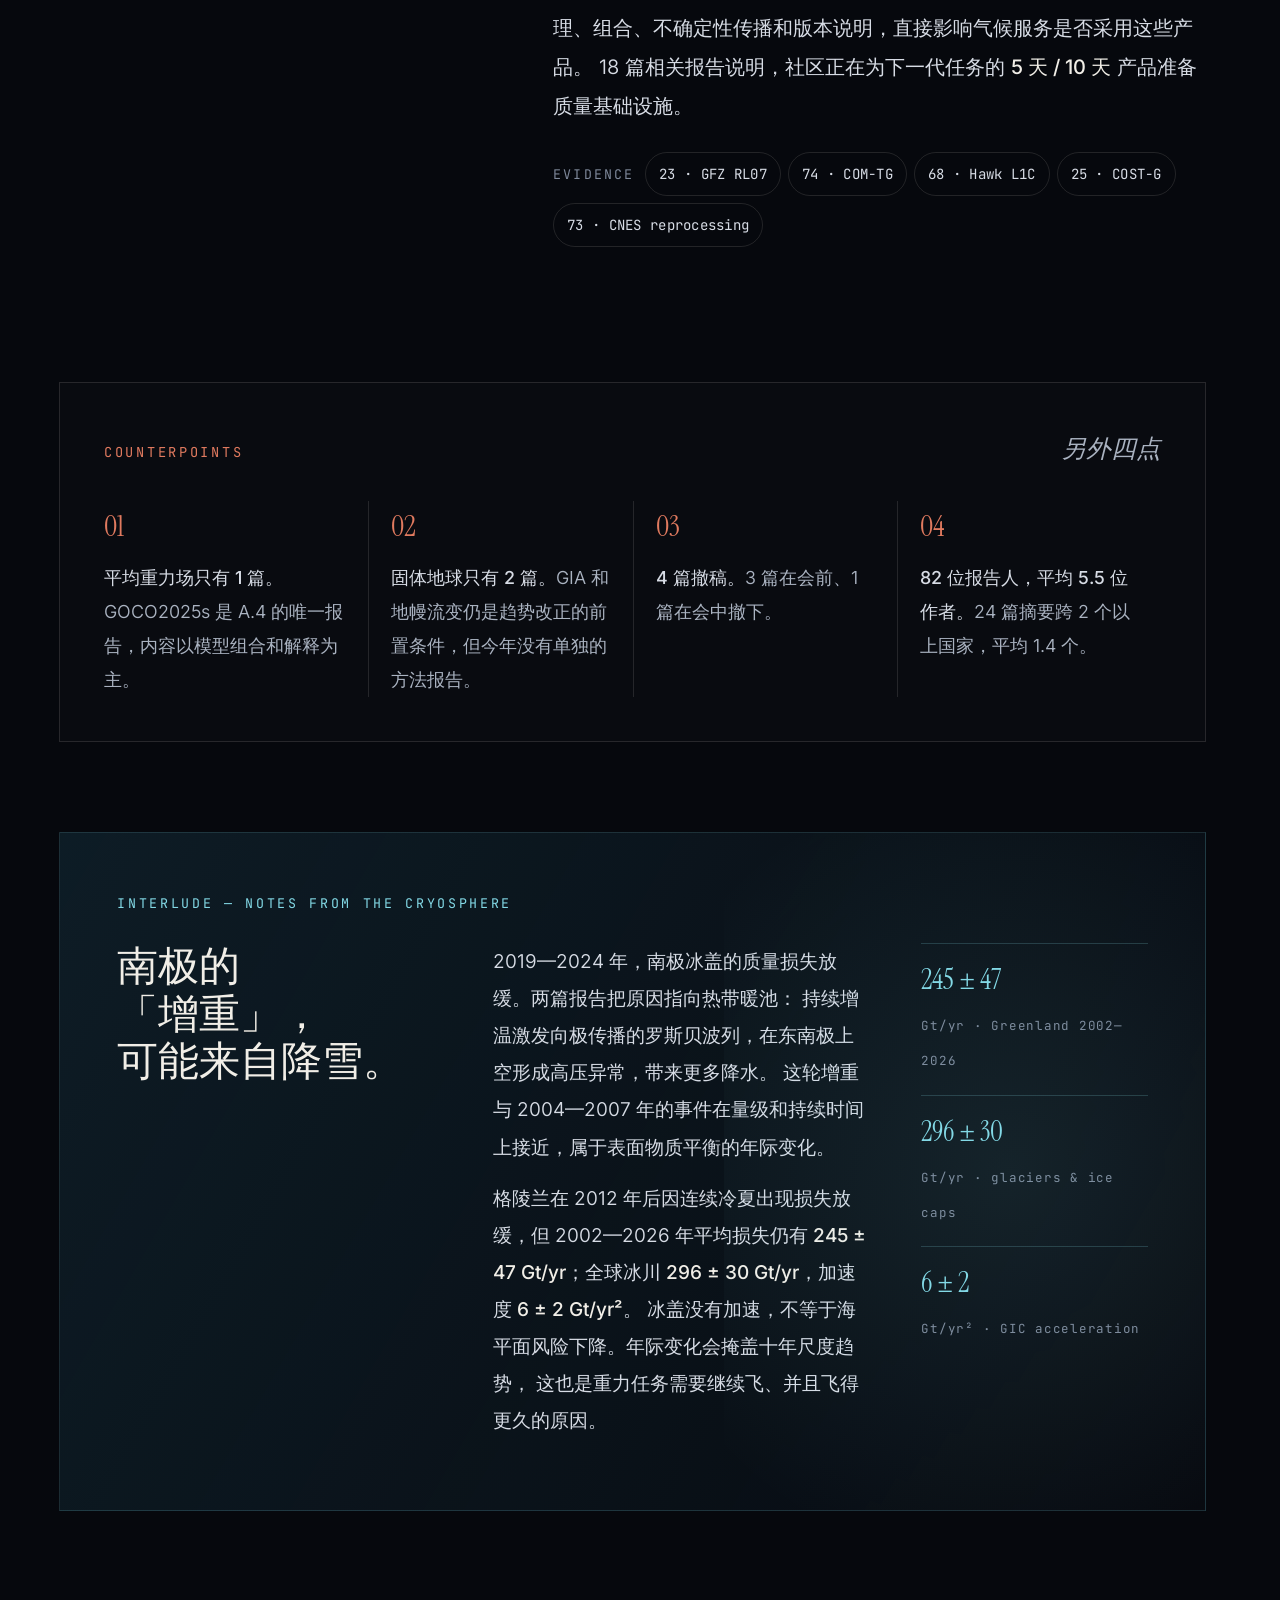
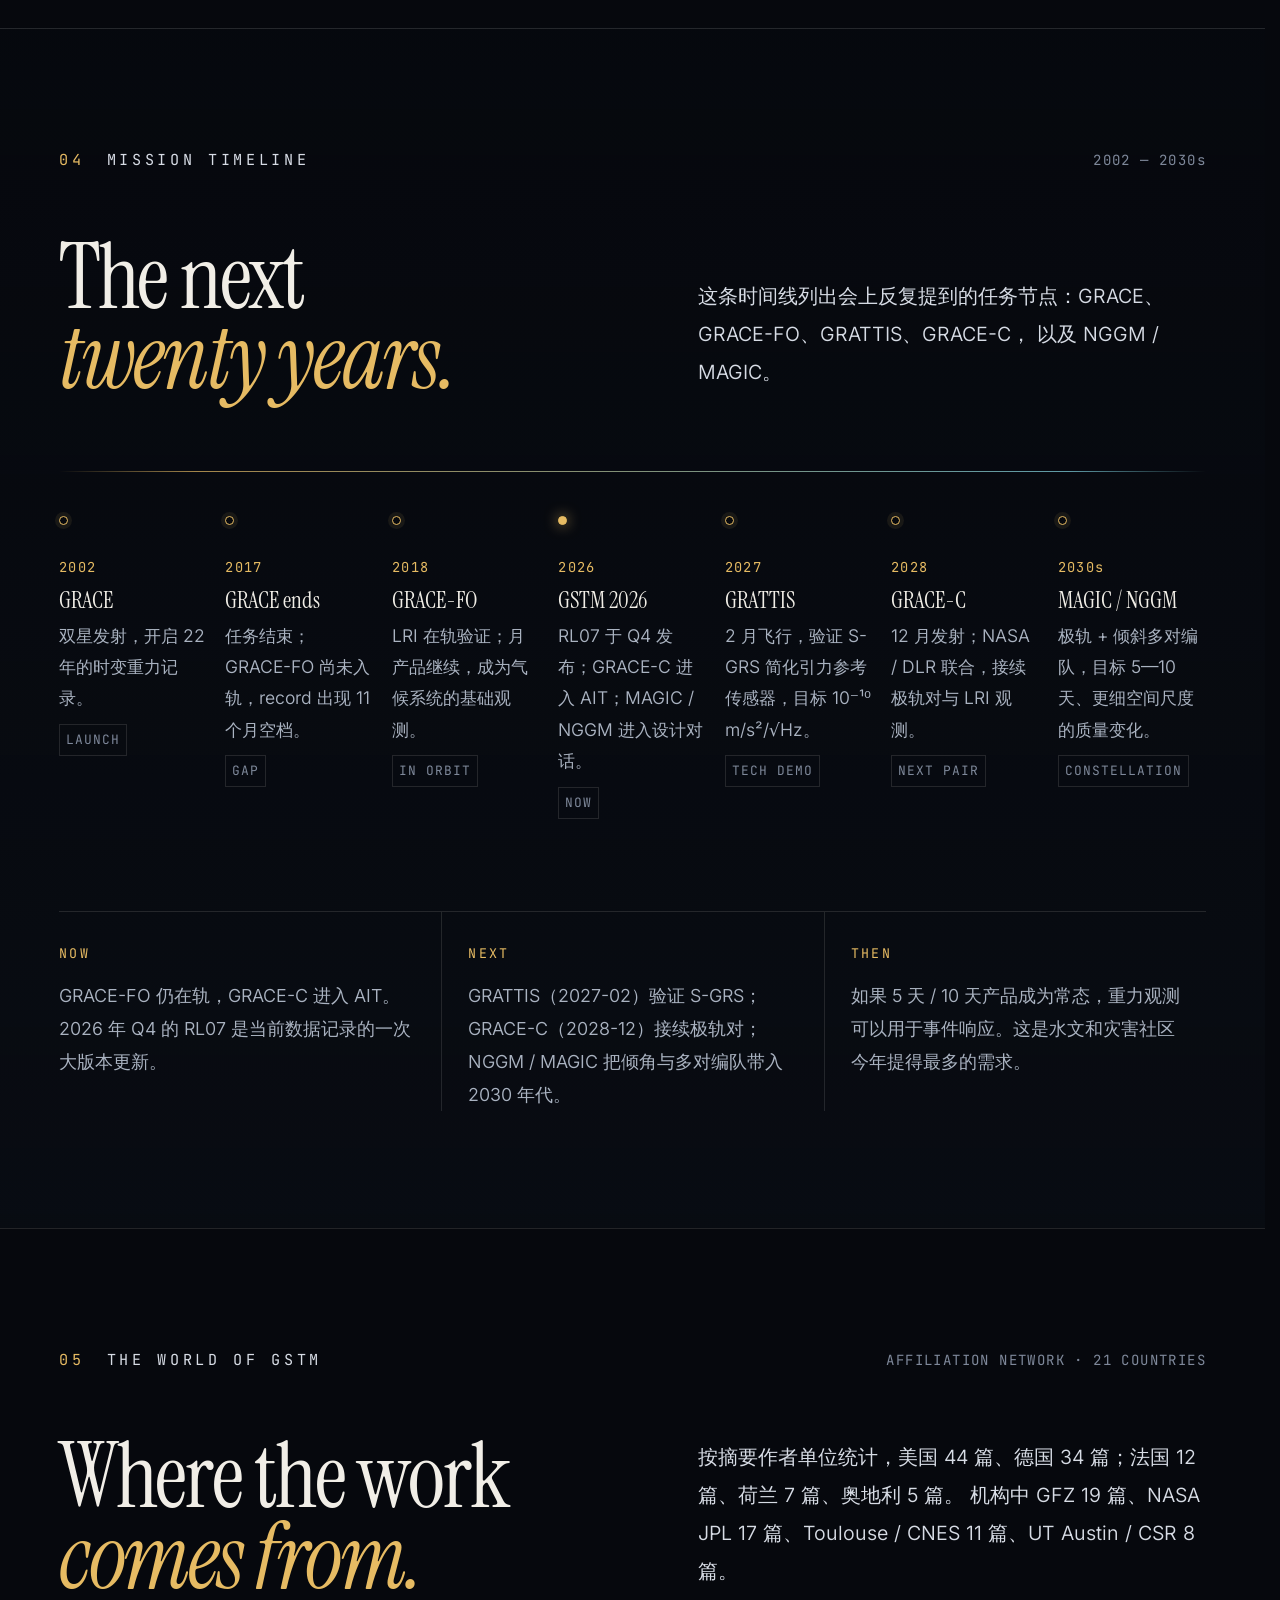
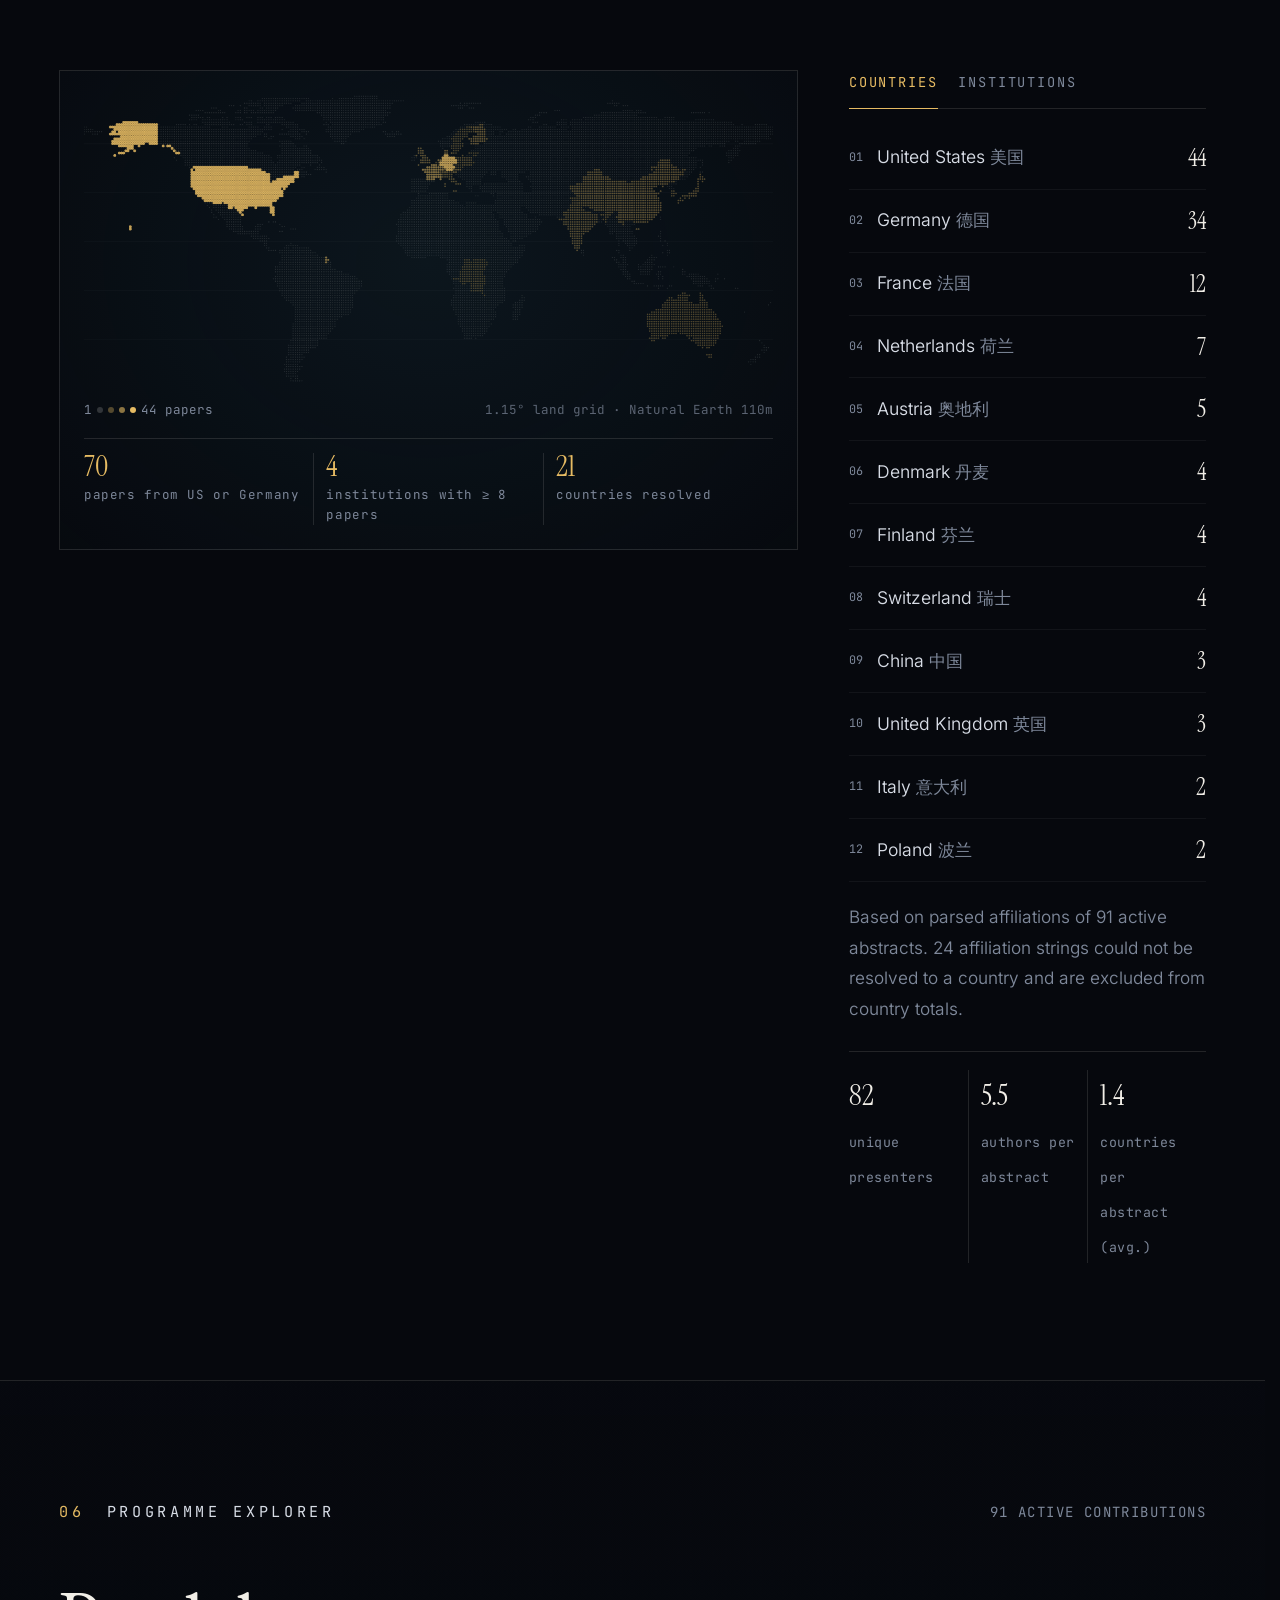
==== commit ce157813: "Bundle app and Three.js into one module for reliable loading" ====
--- a/index.html
+++ b/index.html
@@ -8,9 +8,7 @@
 <meta name="theme-color" content="#06080d" />
 <link rel="icon" href="assets/favicon.png" />
 <link rel="preload" href="fonts/f2.woff2" as="font" type="font/woff2" crossorigin />
-<link rel="modulepreload" href="js/app.js" />
-<link rel="modulepreload" href="vendor/three.module.js" />
-<link rel="modulepreload" href="vendor/three.core.js" />
+<link rel="modulepreload" href="js/app.bundle.js" />
 <link rel="stylesheet" href="fonts/fonts.css" />
 <link rel="stylesheet" href="css/styles.css" />
 <link rel="stylesheet" href="css/readability.css" />
@@ -740,6 +738,6 @@
     document.body.classList.remove('is-loading');
   }, 12000);
 </script>
-<script type="module" src="js/app.js"></script>
+<script type="module" src="js/app.bundle.js"></script>
 </body>
 </html>
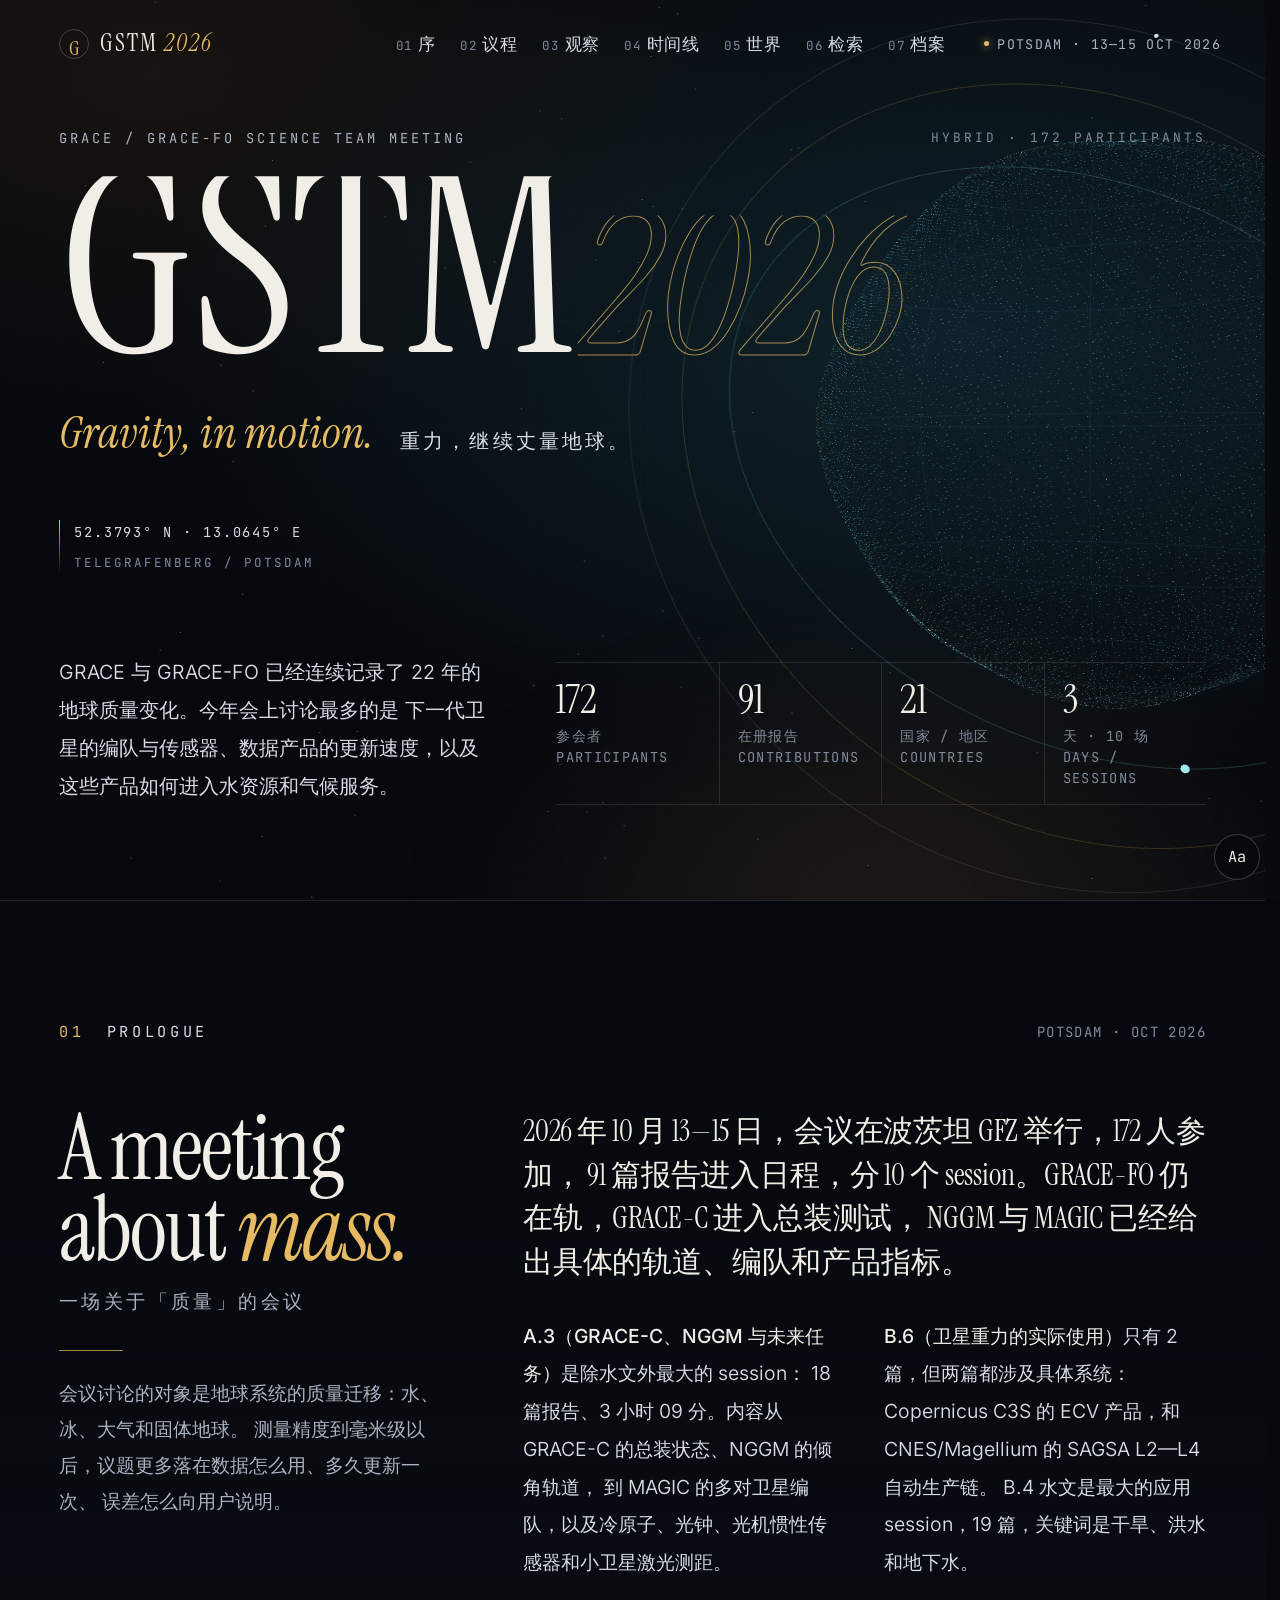
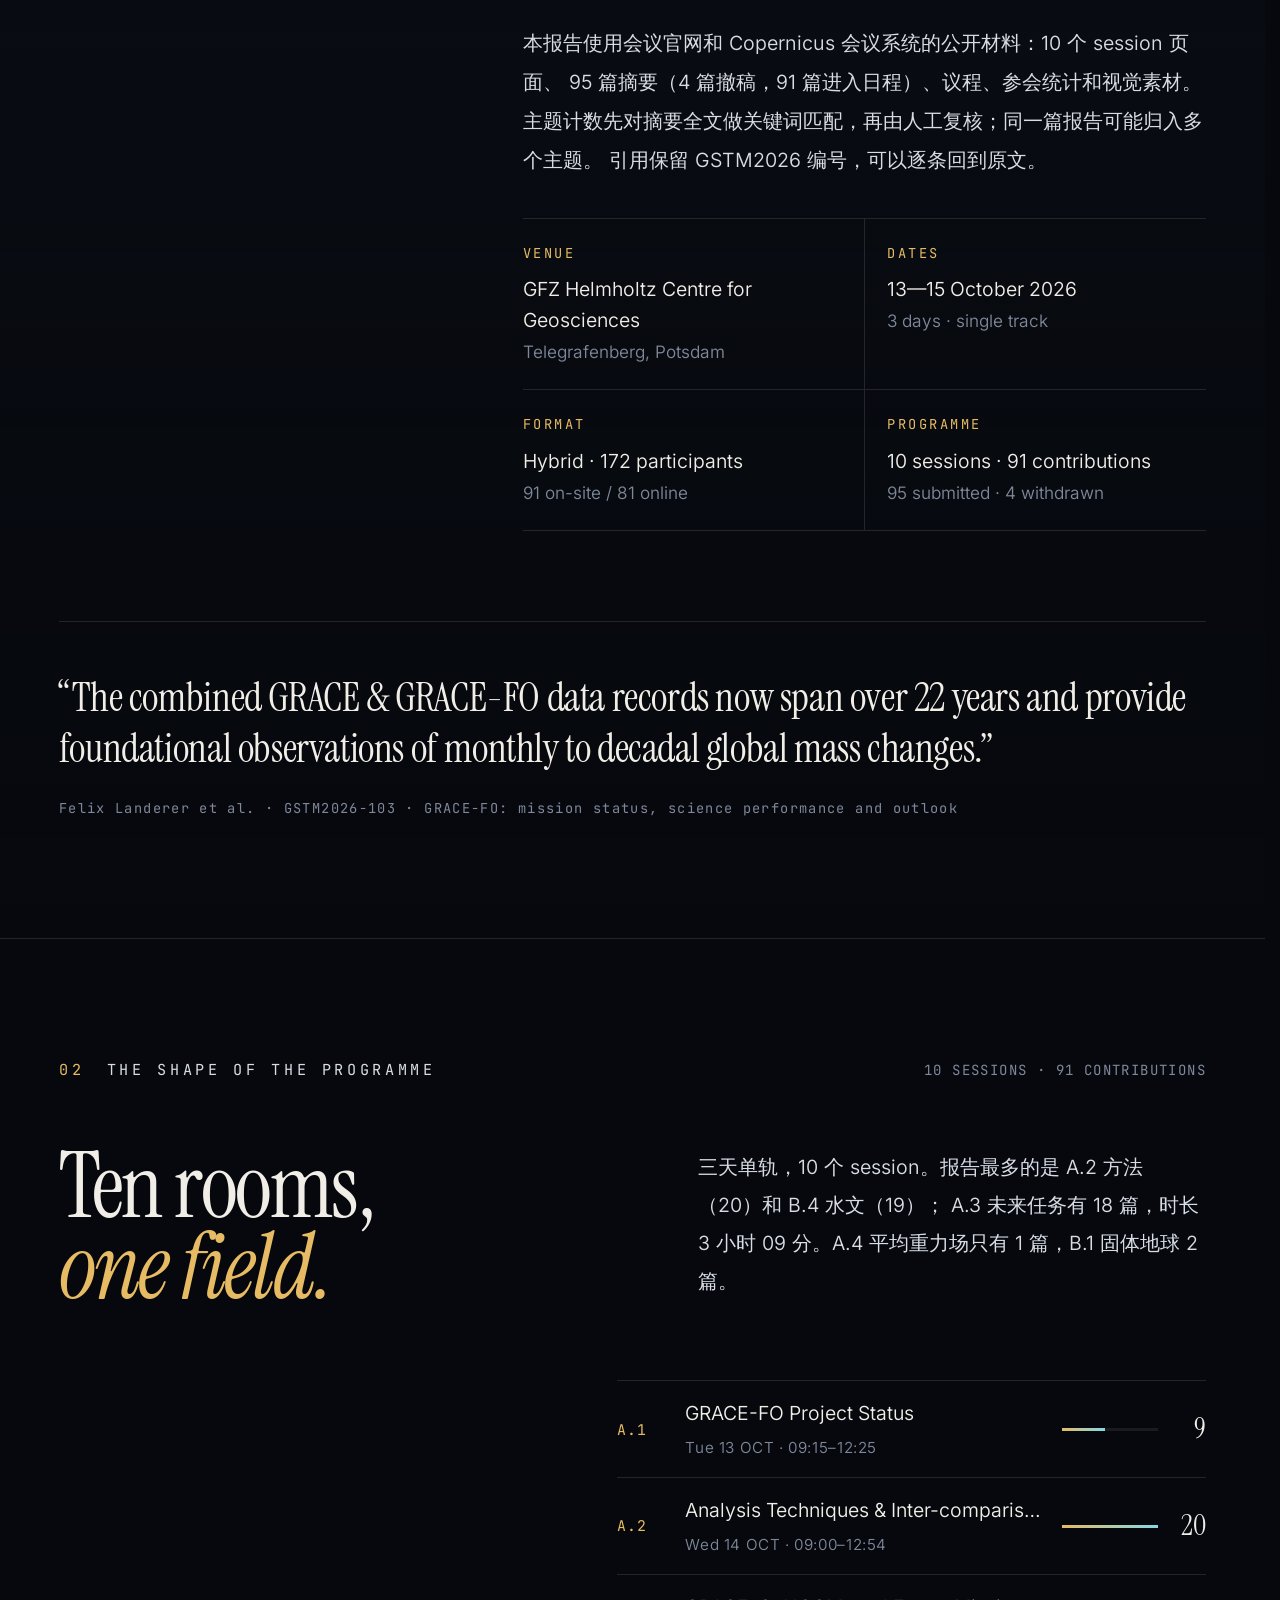
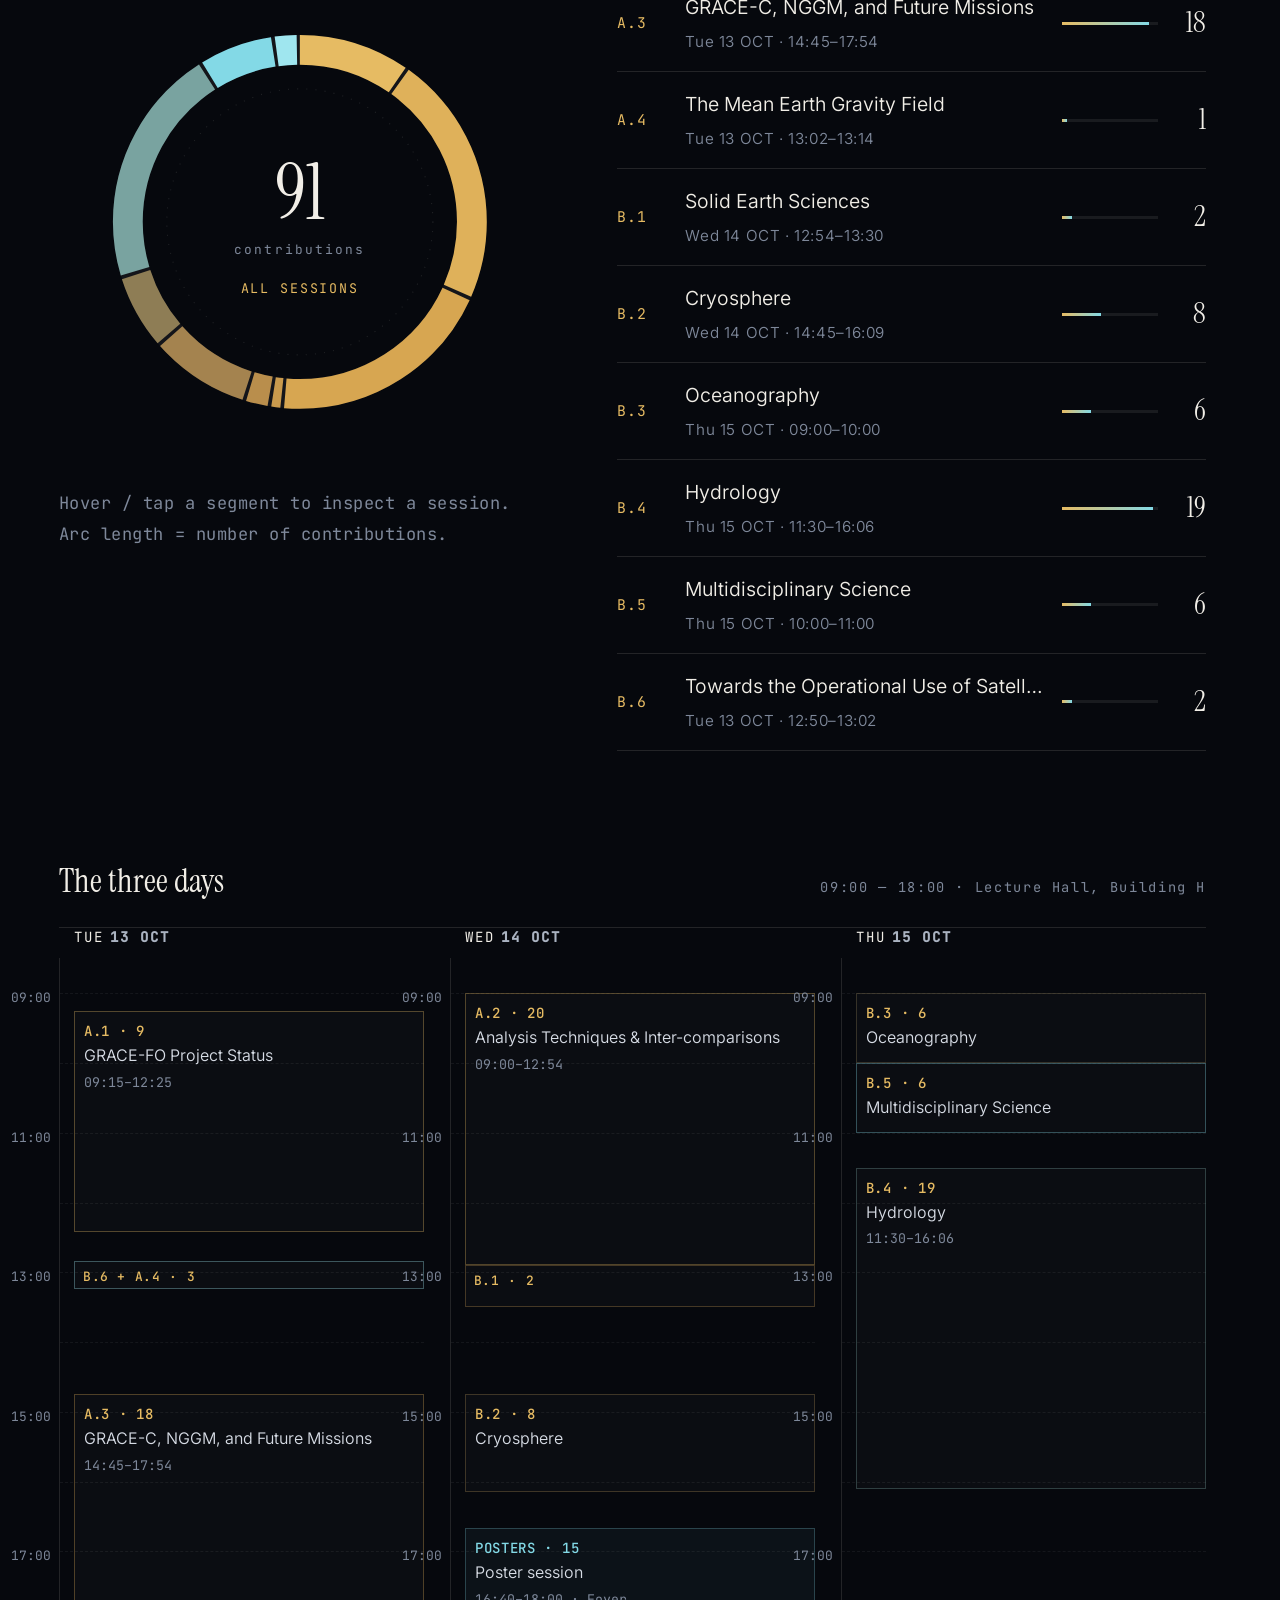
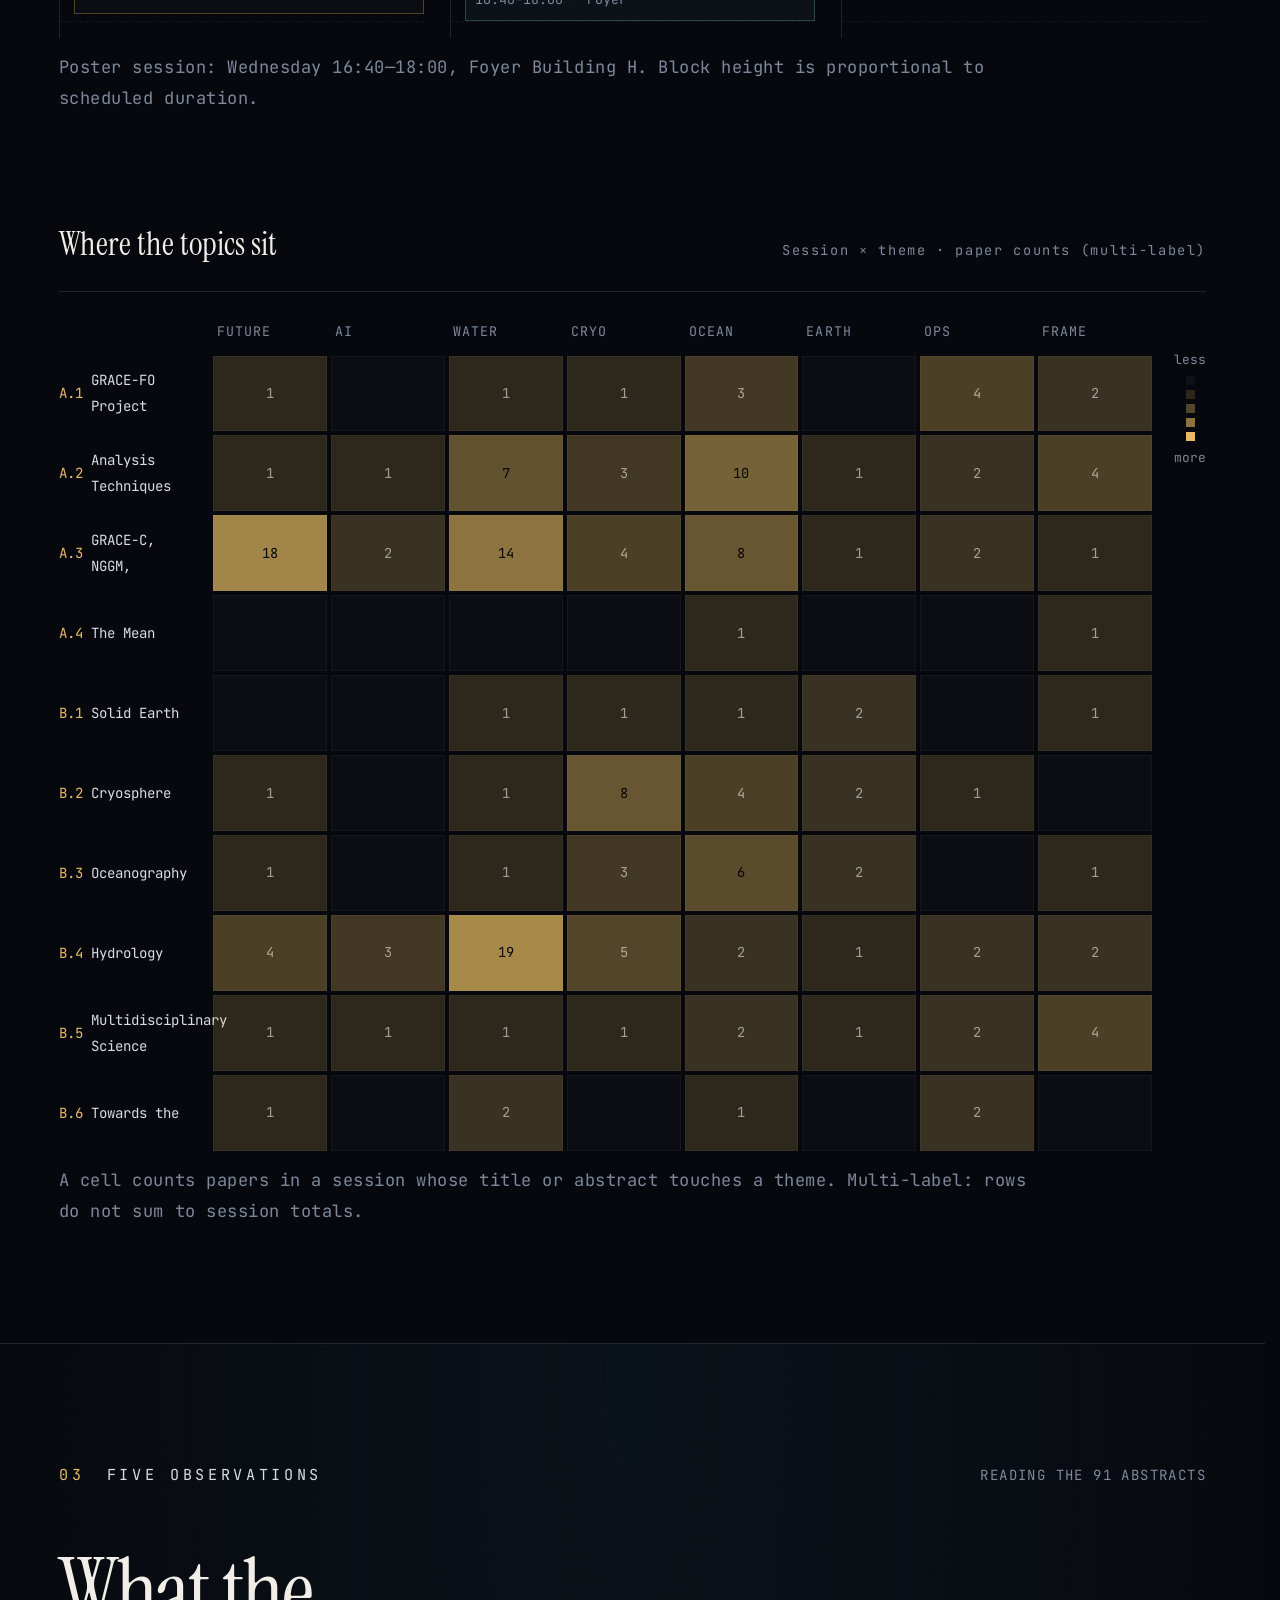
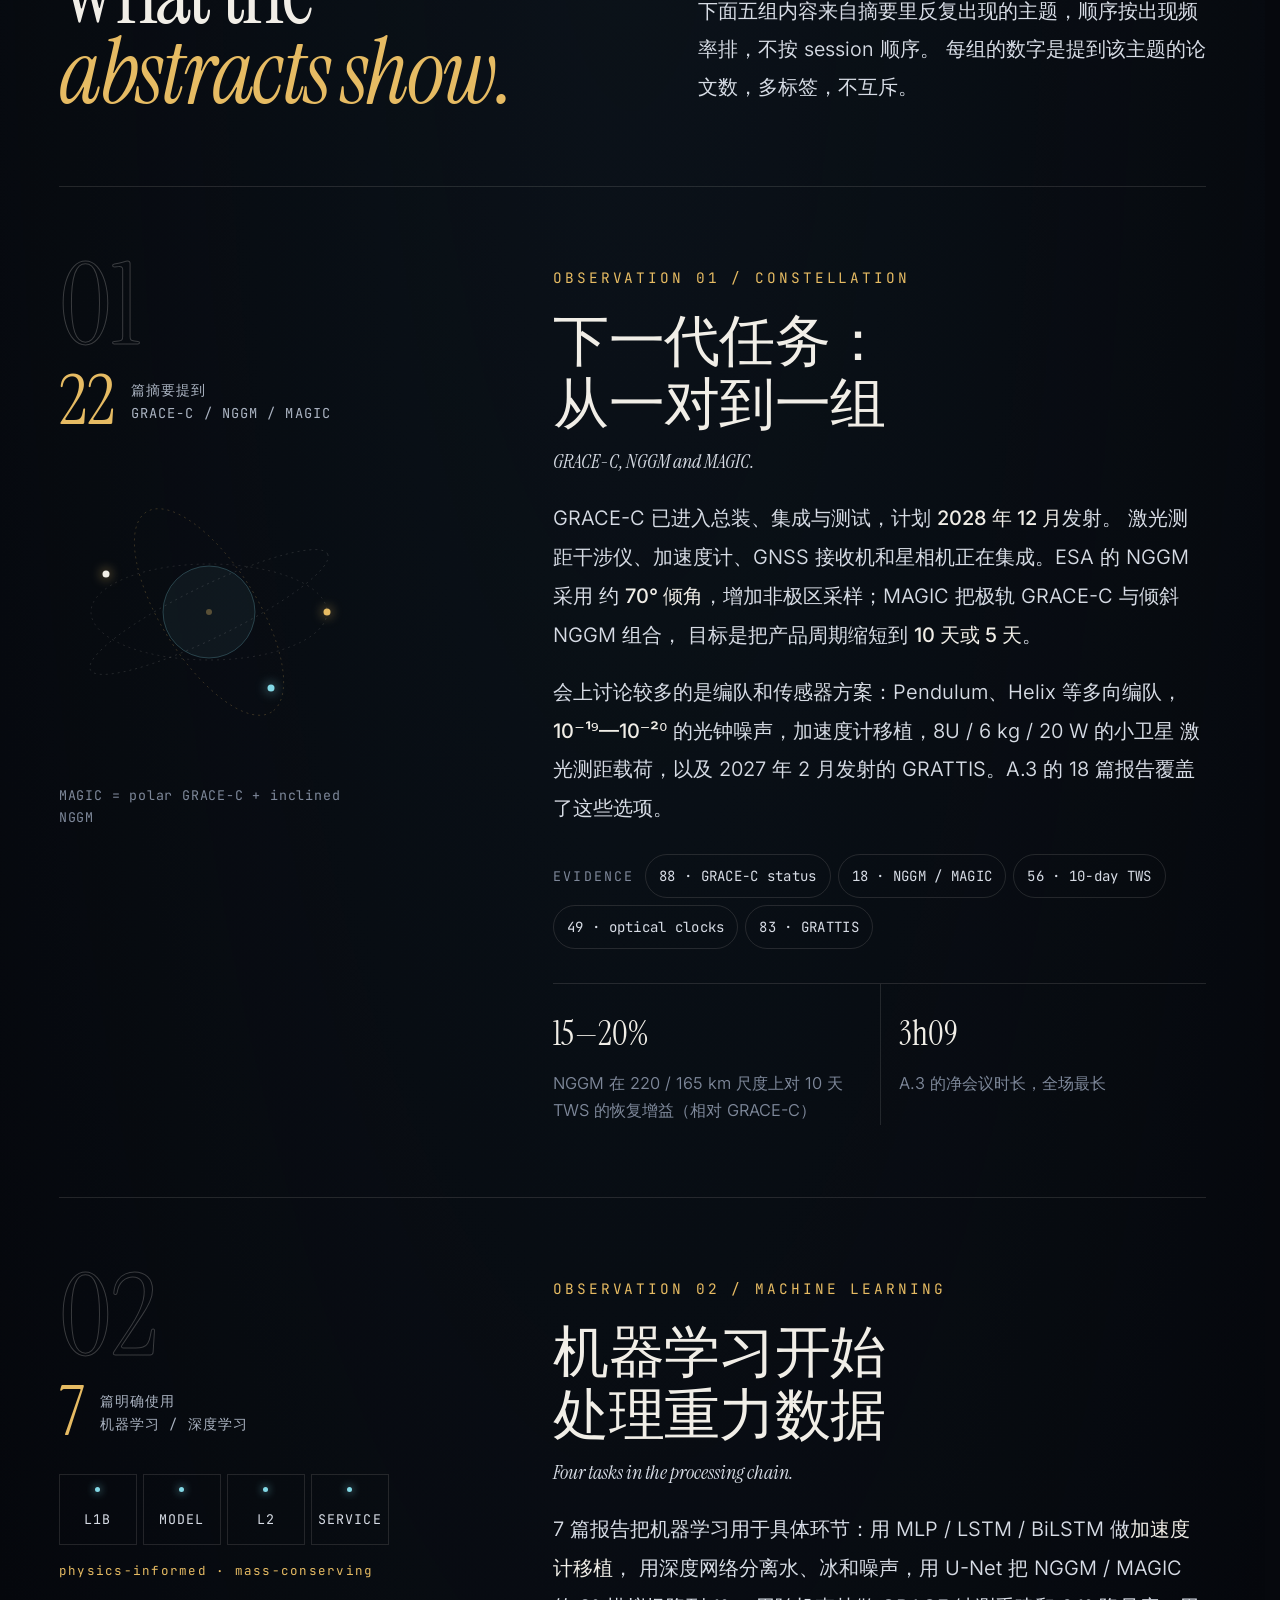
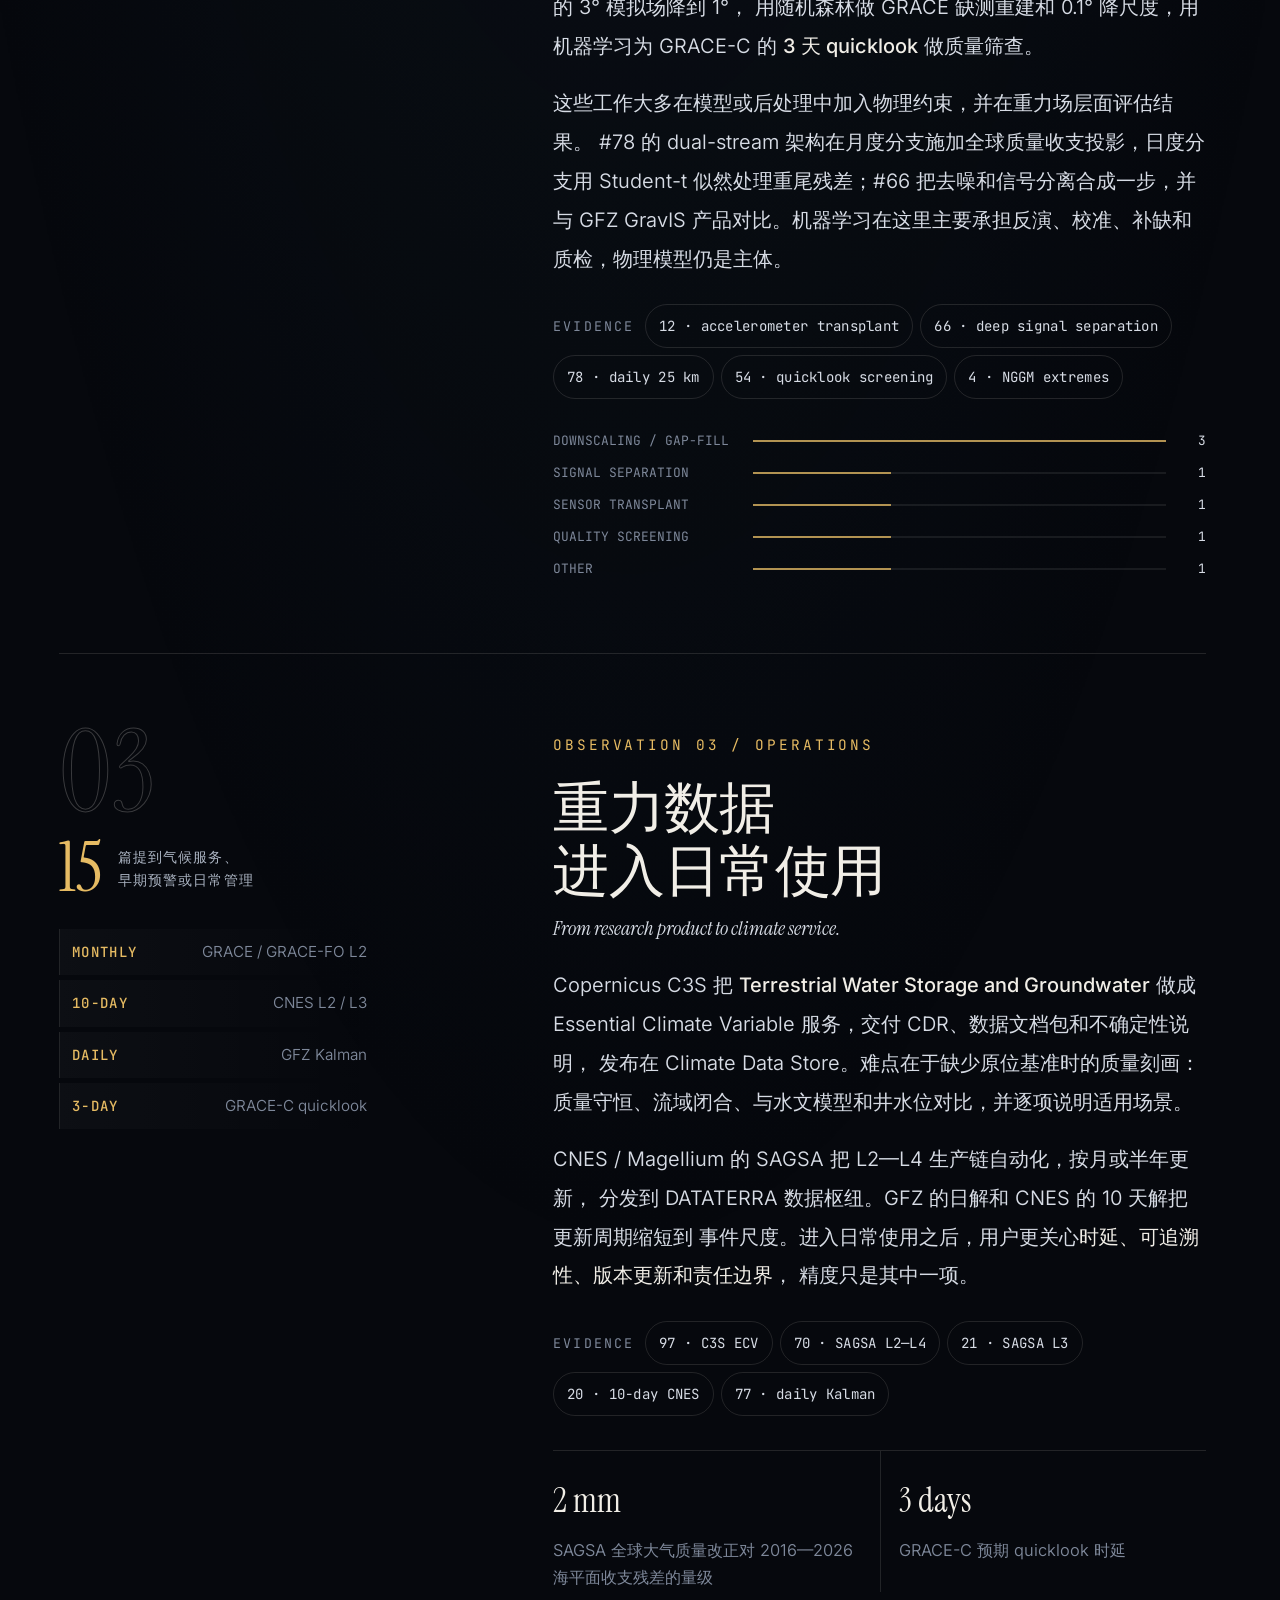
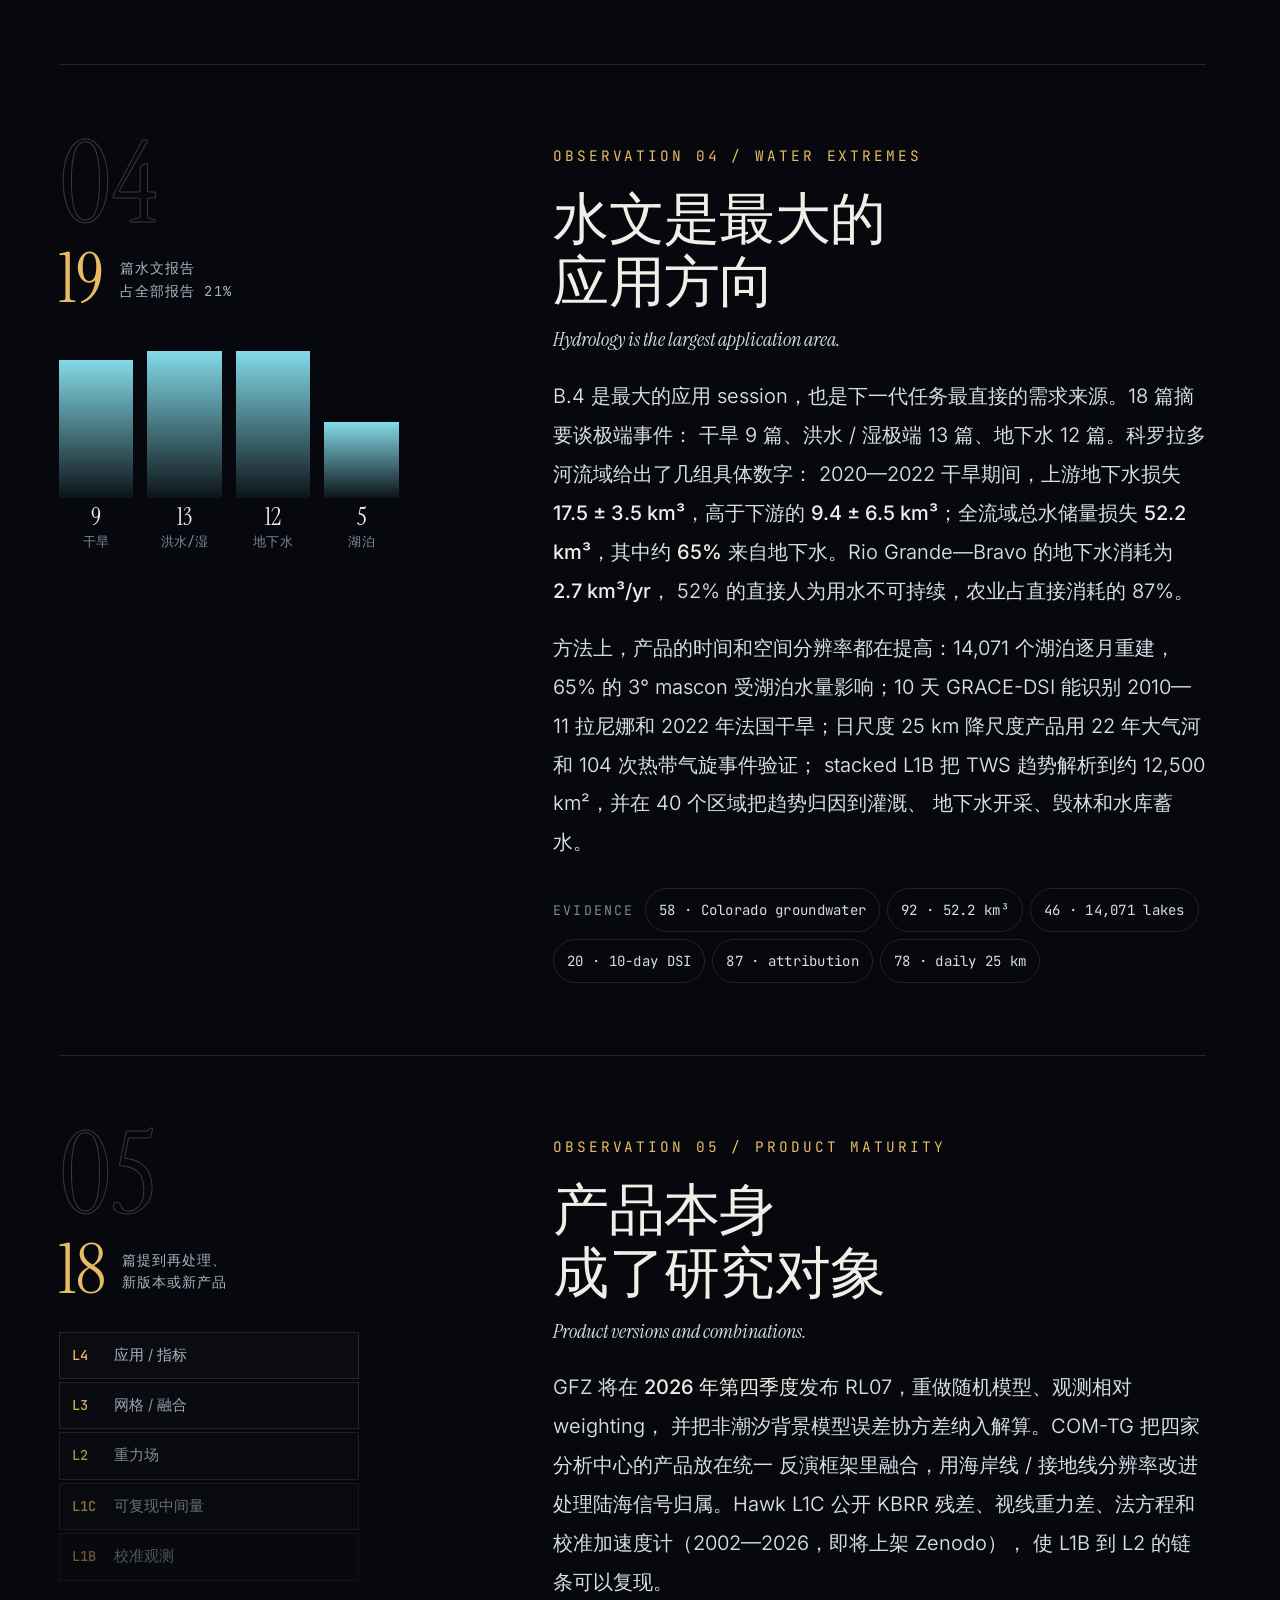
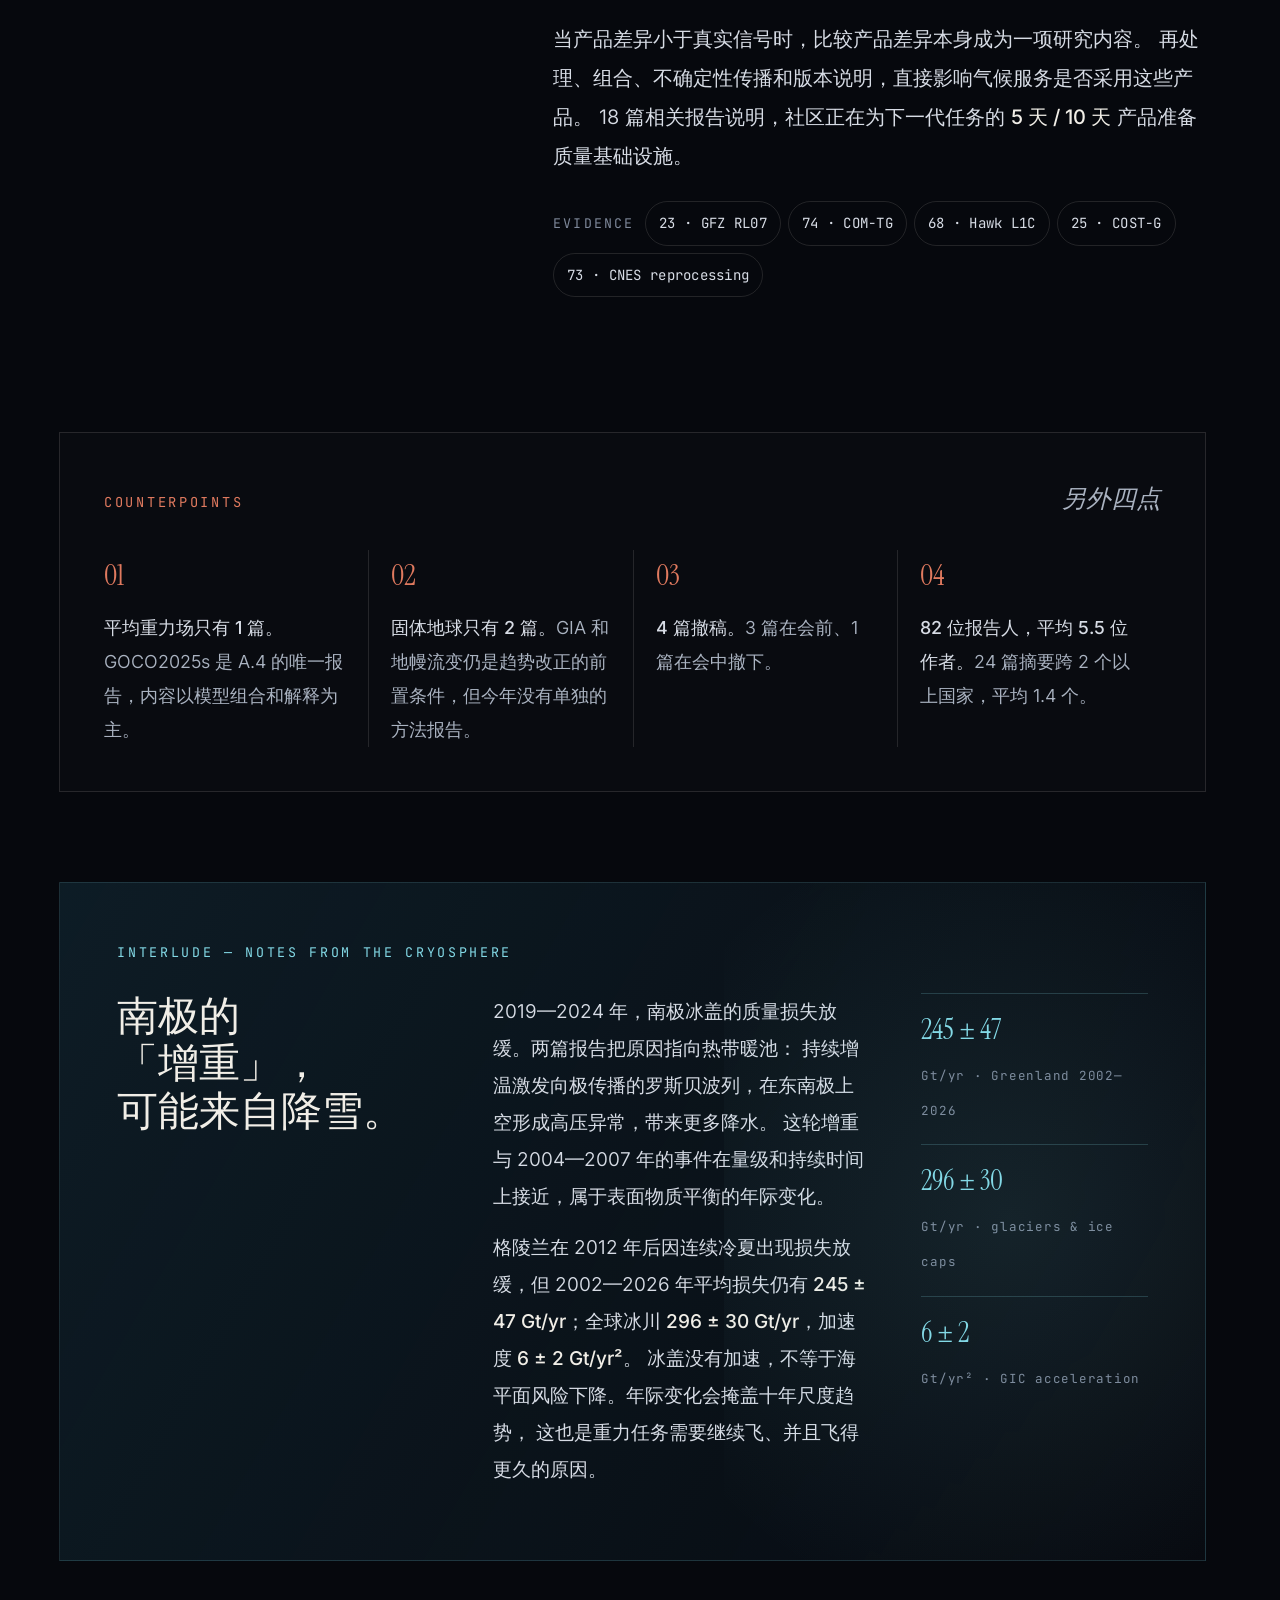
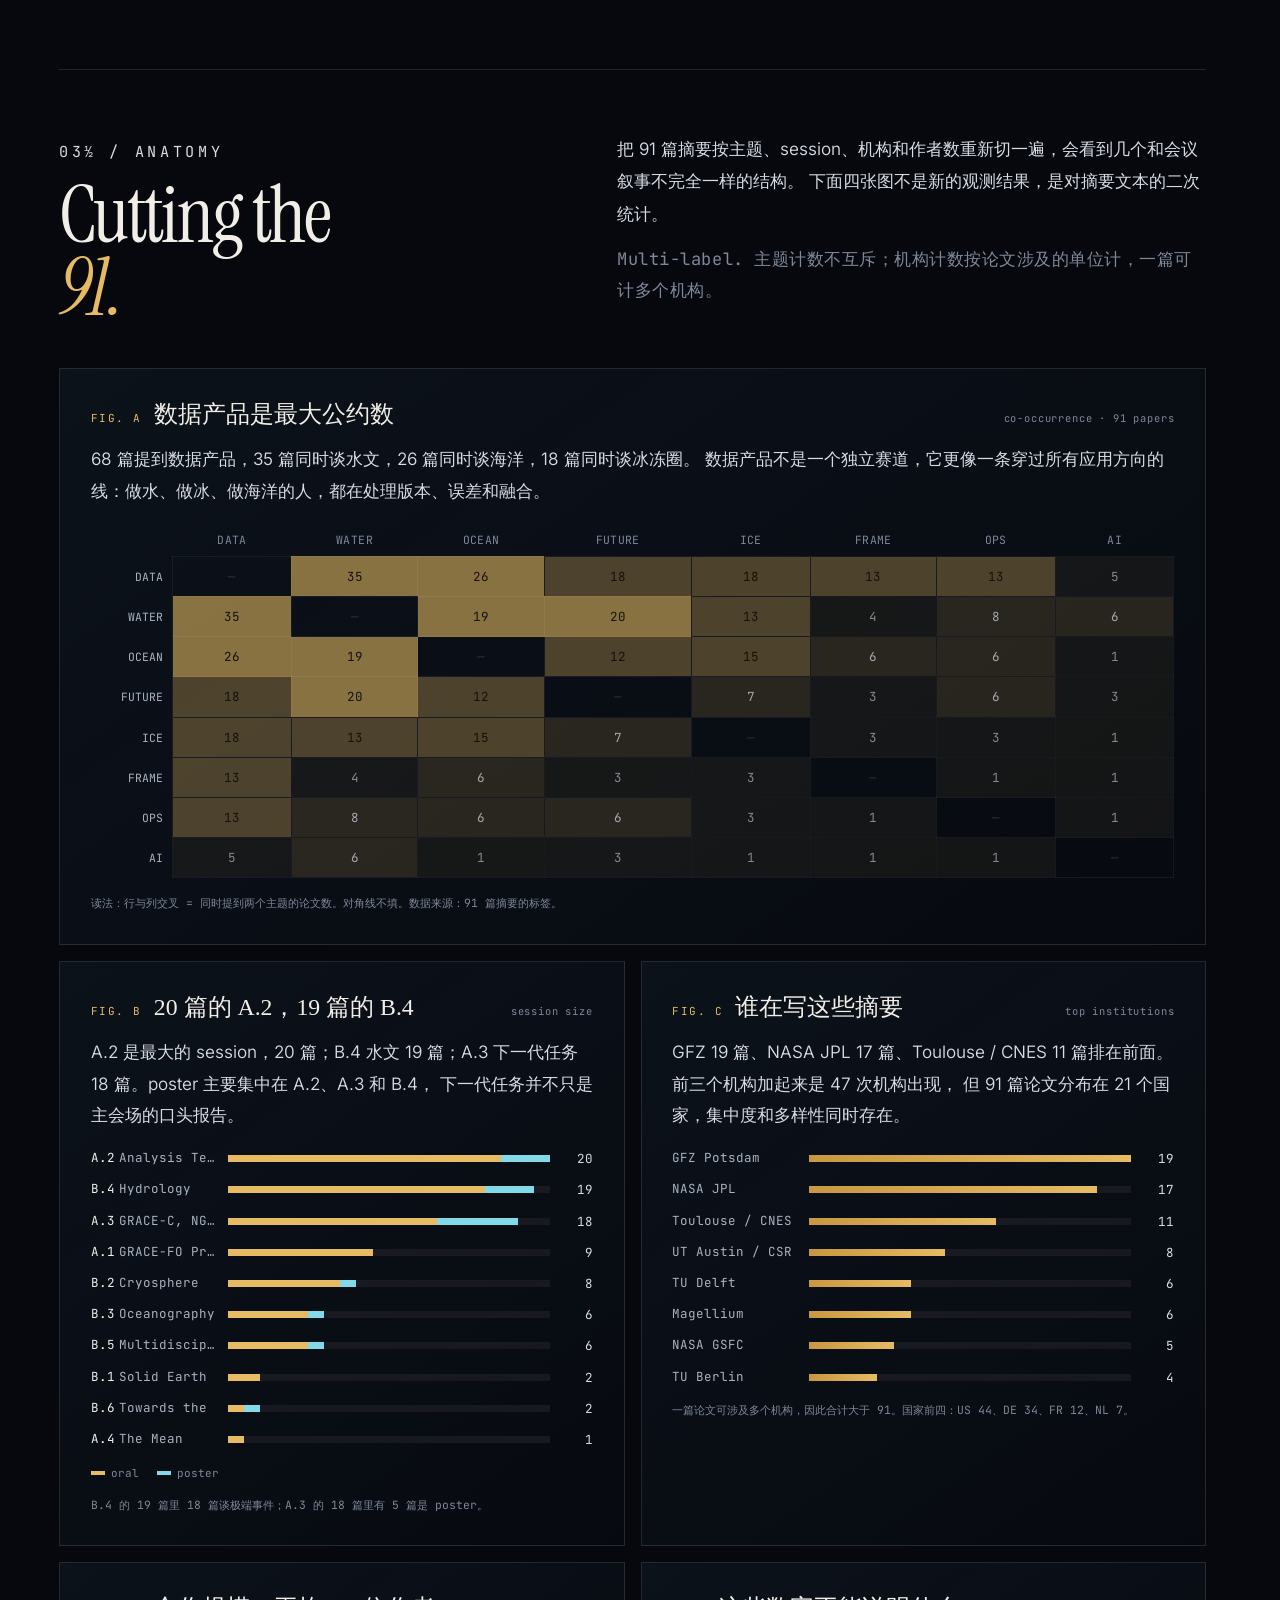
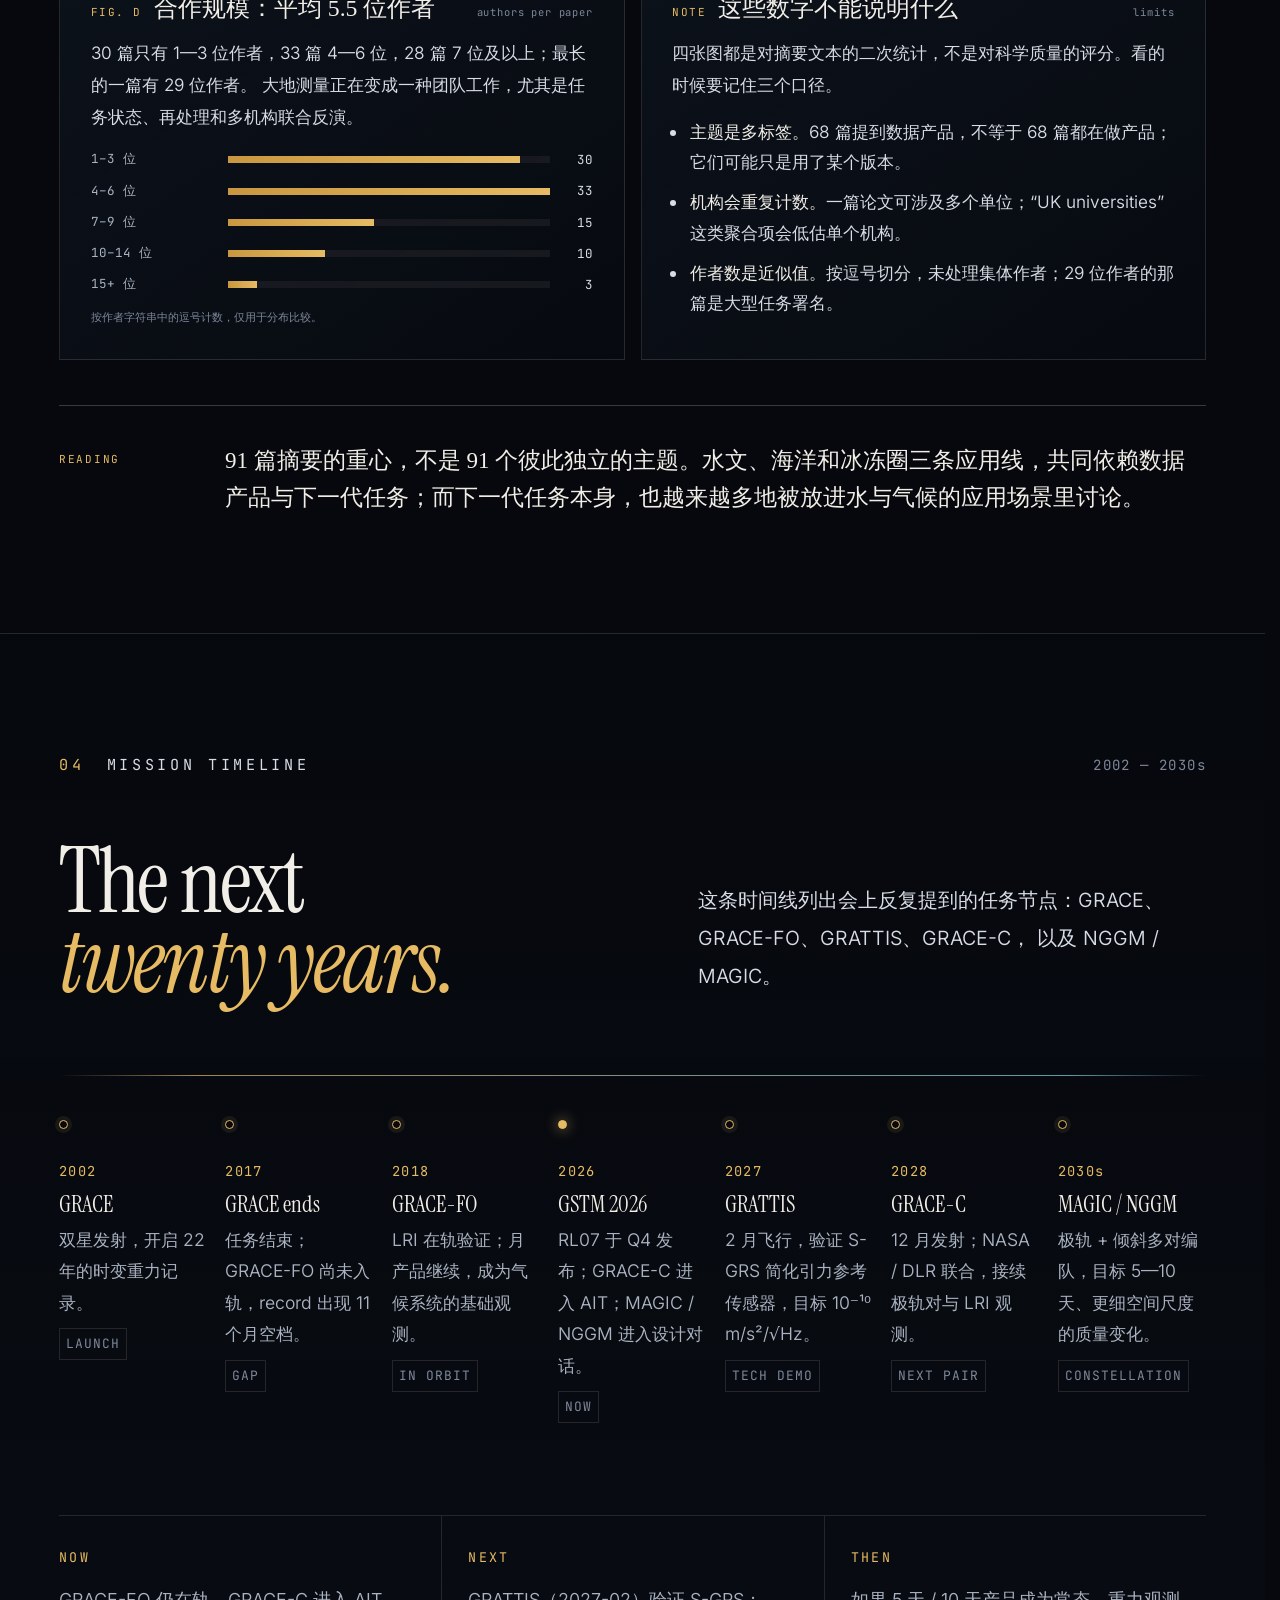
==== commit 2123f75f: "Add anatomy section with four analysis charts" ====
--- a/index.html
+++ b/index.html
@@ -529,6 +529,83 @@
           </div>
         </div>
       </div>
+
+      <!-- anatomy -->
+      <div class="anatomy" id="anatomy">
+        <div class="anatomy-head" data-reveal>
+          <div>
+            <span class="kicker">03½ / ANATOMY</span>
+            <h2 class="display">Cutting the<br><em>91.</em></h2>
+          </div>
+          <div>
+            <p class="anatomy-lede">
+              把 91 篇摘要按主题、session、机构和作者数重新切一遍，会看到几个和会议叙事不完全一样的结构。
+              下面四张图不是新的观测结果，是对摘要文本的二次统计。
+            </p>
+            <p class="micro">Multi-label. 主题计数不互斥；机构计数按论文涉及的单位计，一篇可计多个机构。</p>
+          </div>
+        </div>
+
+        <div class="anatomy-grid">
+          <article class="an-card an-wide" data-reveal>
+            <div class="an-head"><span class="an-no">FIG. A</span><h3>数据产品是最大公约数</h3><span class="an-note">co-occurrence · 91 papers</span></div>
+            <p class="an-copy">
+              68 篇提到数据产品，35 篇同时谈水文，26 篇同时谈海洋，18 篇同时谈冰冻圈。
+              数据产品不是一个独立赛道，它更像一条穿过所有应用方向的线：做水、做冰、做海洋的人，都在处理版本、误差和融合。
+            </p>
+            <div class="cooc-wrap"><table class="cooc" id="coocTable" aria-label="主题共现矩阵"></table></div>
+            <p class="an-cap">读法：行与列交叉 = 同时提到两个主题的论文数。对角线不填。数据来源：91 篇摘要的标签。</p>
+          </article>
+
+          <article class="an-card" data-reveal>
+            <div class="an-head"><span class="an-no">FIG. B</span><h3>20 篇的 A.2，19 篇的 B.4</h3><span class="an-note">session size</span></div>
+            <p class="an-copy">
+              A.2 是最大的 session，20 篇；B.4 水文 19 篇；A.3 下一代任务 18 篇。poster 主要集中在 A.2、A.3 和 B.4，
+              下一代任务并不只是主会场的口头报告。
+            </p>
+            <div class="an-bars" id="sessionBars"></div>
+            <div class="an-legend"><span><i class="oral"></i>oral</span><span><i class="poster"></i>poster</span></div>
+            <p class="an-cap">B.4 的 19 篇里 18 篇谈极端事件；A.3 的 18 篇里有 5 篇是 poster。</p>
+          </article>
+
+          <article class="an-card" data-reveal>
+            <div class="an-head"><span class="an-no">FIG. C</span><h3>谁在写这些摘要</h3><span class="an-note">top institutions</span></div>
+            <p class="an-copy">
+              GFZ 19 篇、NASA JPL 17 篇、Toulouse / CNES 11 篇排在前面。前三个机构加起来是 47 次机构出现，
+              但 91 篇论文分布在 21 个国家，集中度和多样性同时存在。
+            </p>
+            <div class="an-bars inst" id="institutionBars"></div>
+            <p class="an-cap">一篇论文可涉及多个机构，因此合计大于 91。国家前四：US 44、DE 34、FR 12、NL 7。</p>
+          </article>
+
+          <article class="an-card" data-reveal>
+            <div class="an-head"><span class="an-no">FIG. D</span><h3>合作规模：平均 5.5 位作者</h3><span class="an-note">authors per paper</span></div>
+            <p class="an-copy">
+              30 篇只有 1—3 位作者，33 篇 4—6 位，28 篇 7 位及以上；最长的一篇有 29 位作者。
+              大地测量正在变成一种团队工作，尤其是任务状态、再处理和多机构联合反演。
+            </p>
+            <div class="an-bars authors" id="authorBars"></div>
+            <p class="an-cap">按作者字符串中的逗号计数，仅用于分布比较。</p>
+          </article>
+
+          <article class="an-card" data-reveal>
+            <div class="an-head"><span class="an-no">NOTE</span><h3>这些数字不能说明什么</h3><span class="an-note">limits</span></div>
+            <p class="an-copy">
+              四张图都是对摘要文本的二次统计，不是对科学质量的评分。看的时候要记住三个口径。
+            </p>
+            <ul class="an-list">
+              <li><b>主题是多标签。</b>68 篇提到数据产品，不等于 68 篇都在做产品；它们可能只是用了某个版本。</li>
+              <li><b>机构会重复计数。</b>一篇论文可涉及多个单位；“UK universities”这类聚合项会低估单个机构。</li>
+              <li><b>作者数是近似值。</b>按逗号切分，未处理集体作者；29 位作者的那篇是大型任务署名。</li>
+            </ul>
+          </article>
+        </div>
+
+        <div class="anatomy-close" data-reveal>
+          <span>READING</span>
+          <p>91 篇摘要的重心，不是 91 个彼此独立的主题。水文、海洋和冰冻圈三条应用线，共同依赖数据产品与下一代任务；而下一代任务本身，也越来越多地被放进水与气候的应用场景里讨论。</p>
+        </div>
+      </div>
     </div>
   </section>
 
--- a/css/styles.css
+++ b/css/styles.css
@@ -612,3 +612,62 @@
   [data-reveal]{opacity:1;transform:none}
   html{scroll-behavior:auto}
 }
+
+/* ---------- anatomy ---------- */
+.anatomy{margin-top:clamp(80px,12vh,150px);border-top:1px solid var(--line);padding-top:clamp(46px,7vh,84px)}
+.anatomy-head{display:grid;grid-template-columns:.9fr 1.1fr;gap:clamp(28px,6vw,80px);align-items:start;margin-bottom:clamp(30px,5vh,54px)}
+.anatomy-head h2{font-family:var(--serif);font-weight:400;font-size:clamp(2.8rem,6.2vw,6rem);line-height:.9;letter-spacing:-.03em;margin:12px 0 0}
+.anatomy-head h2 em{color:var(--gold);font-style:italic}
+.anatomy-lede{margin:0;font-size:clamp(.9rem,1.2vw,1.05rem);line-height:1.9;color:var(--ink-2);max-width:42em}
+.micro{font-family:var(--mono);font-size:.62rem;line-height:1.7;letter-spacing:.03em;color:var(--dim);margin:14px 0 0;max-width:58em}
+.anatomy-grid{display:grid;grid-template-columns:1fr 1fr;gap:16px}
+.an-card{border:1px solid var(--line);background:linear-gradient(145deg,rgba(15,22,32,.72),rgba(8,12,19,.55));padding:clamp(20px,2.4vw,32px);min-width:0}
+.an-wide{grid-column:1/-1}
+.an-head{display:flex;align-items:baseline;gap:12px;flex-wrap:wrap;margin-bottom:14px}
+.an-no{font-family:var(--mono);font-size:.58rem;letter-spacing:.14em;color:var(--gold);white-space:nowrap}
+.an-head h3{font-family:var(--serif-cn);font-size:clamp(1.25rem,1.8vw,1.65rem);font-weight:400;line-height:1.25;margin:0;color:var(--ink)}
+.an-note{font-family:var(--mono);font-size:.55rem;letter-spacing:.08em;color:var(--dim);margin-left:auto}
+.an-copy{margin:0 0 16px;font-size:clamp(.9rem,1.05vw,1.02rem);line-height:1.85;color:var(--ink-2)}
+.an-cap{font-family:var(--mono);font-size:.6rem;line-height:1.65;color:var(--dim);margin:12px 0 0}
+.cooc-wrap{overflow-x:auto;padding-bottom:4px}
+.cooc{width:100%;border-collapse:collapse;font-family:var(--mono);font-size:.66rem;min-width:620px}
+.cooc th{font-weight:400;color:var(--dim);padding:6px 4px;text-align:center;font-size:.6rem;letter-spacing:.03em}
+.cooc th:first-child{text-align:right;width:82px}
+.cooc td{border:1px solid rgba(241,238,231,.06);text-align:center;padding:8px 3px;color:var(--ink-2);min-width:42px}
+.cooc td.row{text-align:right;border:0;padding-right:9px;color:var(--muted);font-size:.6rem;white-space:nowrap}
+.cooc td.diag{color:rgba(241,238,231,.16)}
+.cooc td.l1{background:rgba(230,187,99,.10)}
+.cooc td.l2{background:rgba(230,187,99,.20)}
+.cooc td.l3{background:rgba(230,187,99,.34);color:#17130b}
+.cooc td.l4{background:rgba(230,187,99,.58);color:#17130b}
+.an-bars{display:flex;flex-direction:column;gap:8px;margin:16px 0 0}
+.an-bar-row{display:grid;grid-template-columns:128px 1fr 34px;gap:9px;align-items:center}
+.an-bar-label{font-family:var(--mono);font-size:.66rem;line-height:1.35;color:var(--muted);white-space:nowrap;overflow:hidden;text-overflow:ellipsis}
+.an-bar-label b{color:var(--ink);font-weight:400;margin-right:4px}
+.an-track{display:flex;height:7px;background:rgba(241,238,231,.06);overflow:hidden}
+.an-track i{display:block;height:100%}
+.an-track .oral{background:var(--gold)}
+.an-track .poster{background:var(--cyan)}
+.an-track .single{background:linear-gradient(90deg,var(--gold-2),var(--gold))}
+.an-val{font-family:var(--mono);font-size:.66rem;color:var(--ink-2);text-align:right}
+.an-legend{display:flex;gap:18px;margin-top:12px;font-family:var(--mono);font-size:.58rem;color:var(--dim)}
+.an-list{margin:12px 0 0;padding-left:16px;color:var(--ink-2);font-size:clamp(.9rem,1.05vw,1.02rem);line-height:1.8}
+.an-list li{margin:0 0 9px;padding-left:2px}
+.an-list b{color:var(--ink)}
+.anatomy-close{display:grid;grid-template-columns:120px 1fr;gap:clamp(20px,4vw,46px);align-items:start;border-top:1px solid var(--line-2);margin-top:clamp(30px,5vh,52px);padding-top:clamp(24px,4vh,38px)}
+.anatomy-close>span{font-family:var(--mono);font-size:.58rem;letter-spacing:.16em;color:var(--gold);padding-top:7px}
+.anatomy-close p{margin:0;font-family:var(--serif-cn);font-size:clamp(1.15rem,1.8vw,1.55rem);line-height:1.6;color:var(--ink);max-width:46em}
+@media (max-width:700px){
+  .anatomy-close{grid-template-columns:1fr;gap:8px}
+  .an-bar-row{grid-template-columns:104px 1fr 30px;gap:7px}
+}
+.an-legend span{display:flex;align-items:center;gap:6px}
+.an-legend i{width:14px;height:4px;display:block}
+.an-legend .oral{background:var(--gold)}
+.an-legend .poster{background:var(--cyan)}
+@media (max-width:900px){
+  .anatomy-head,.anatomy-grid{grid-template-columns:1fr}
+  .an-wide{grid-column:auto}
+  .an-note{margin-left:0}
+  .anatomy-head h2{font-size:clamp(2.6rem,12vw,4.6rem)}
+}
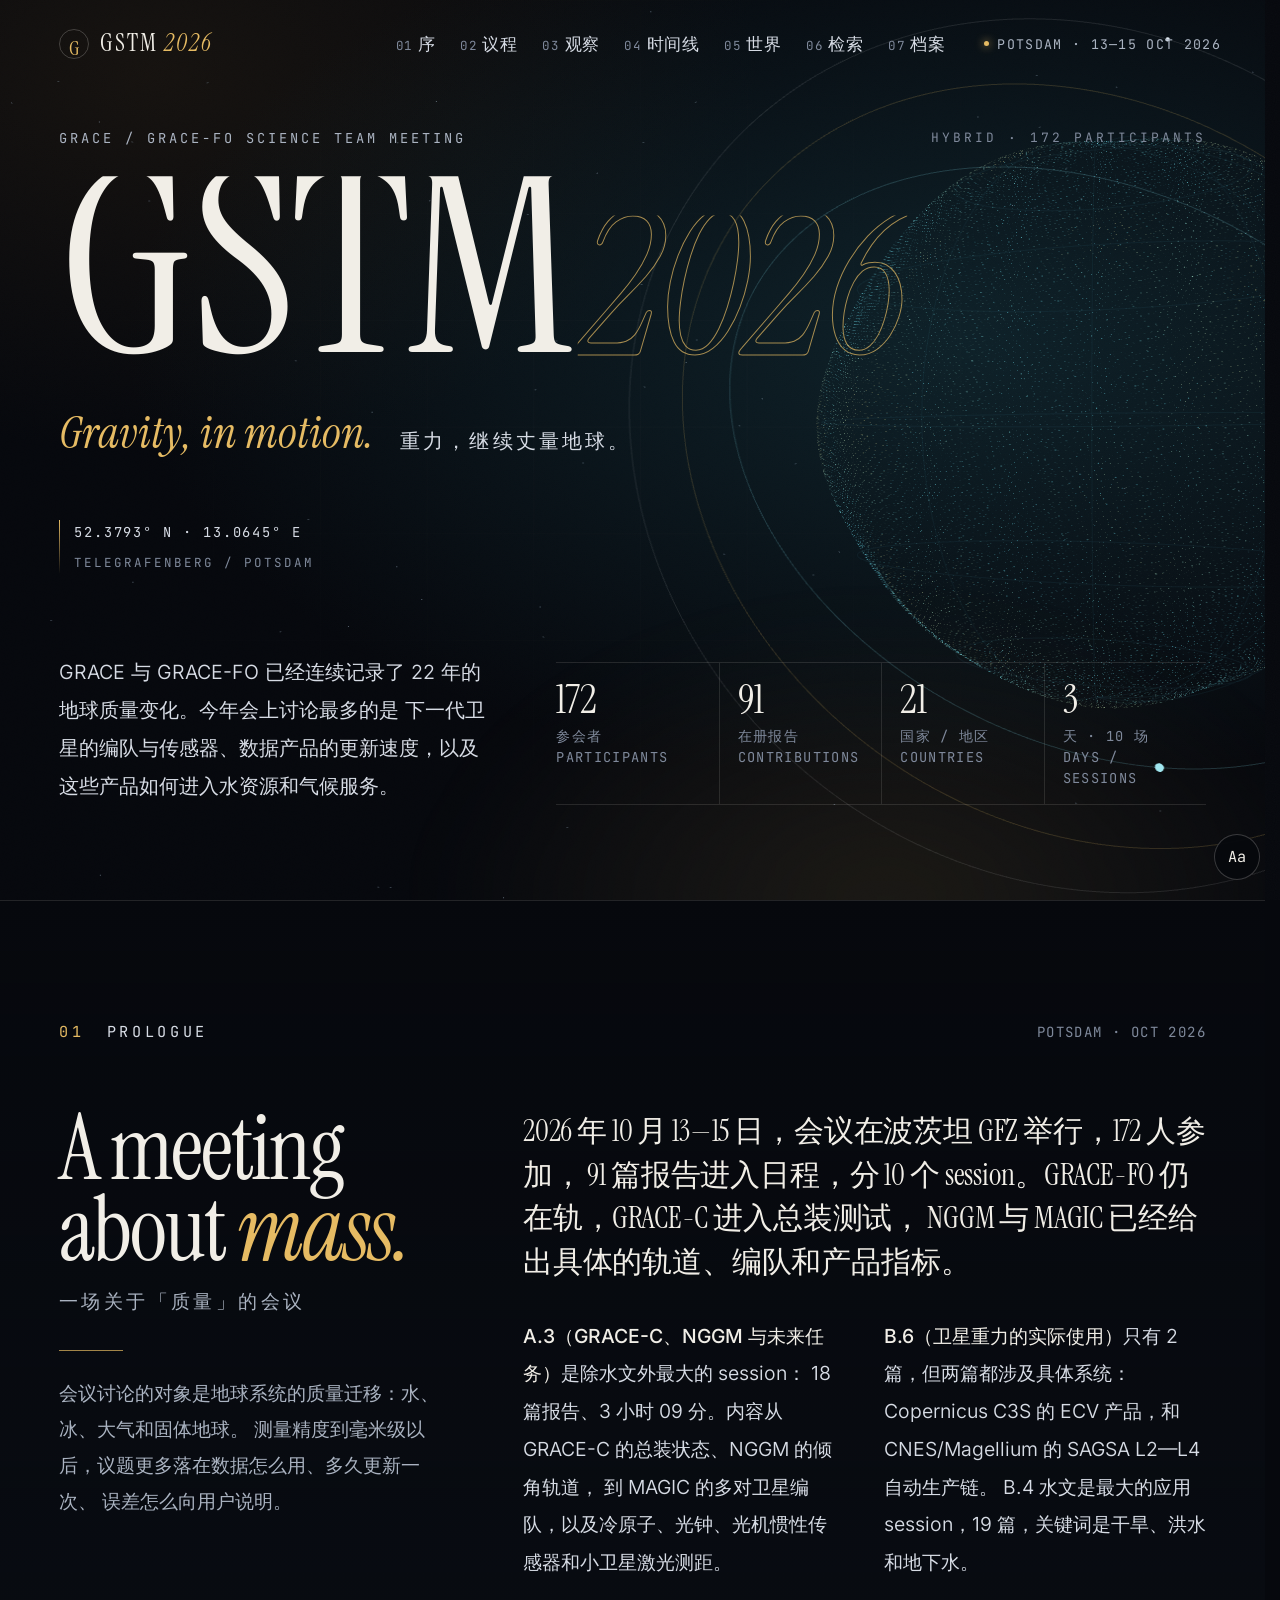
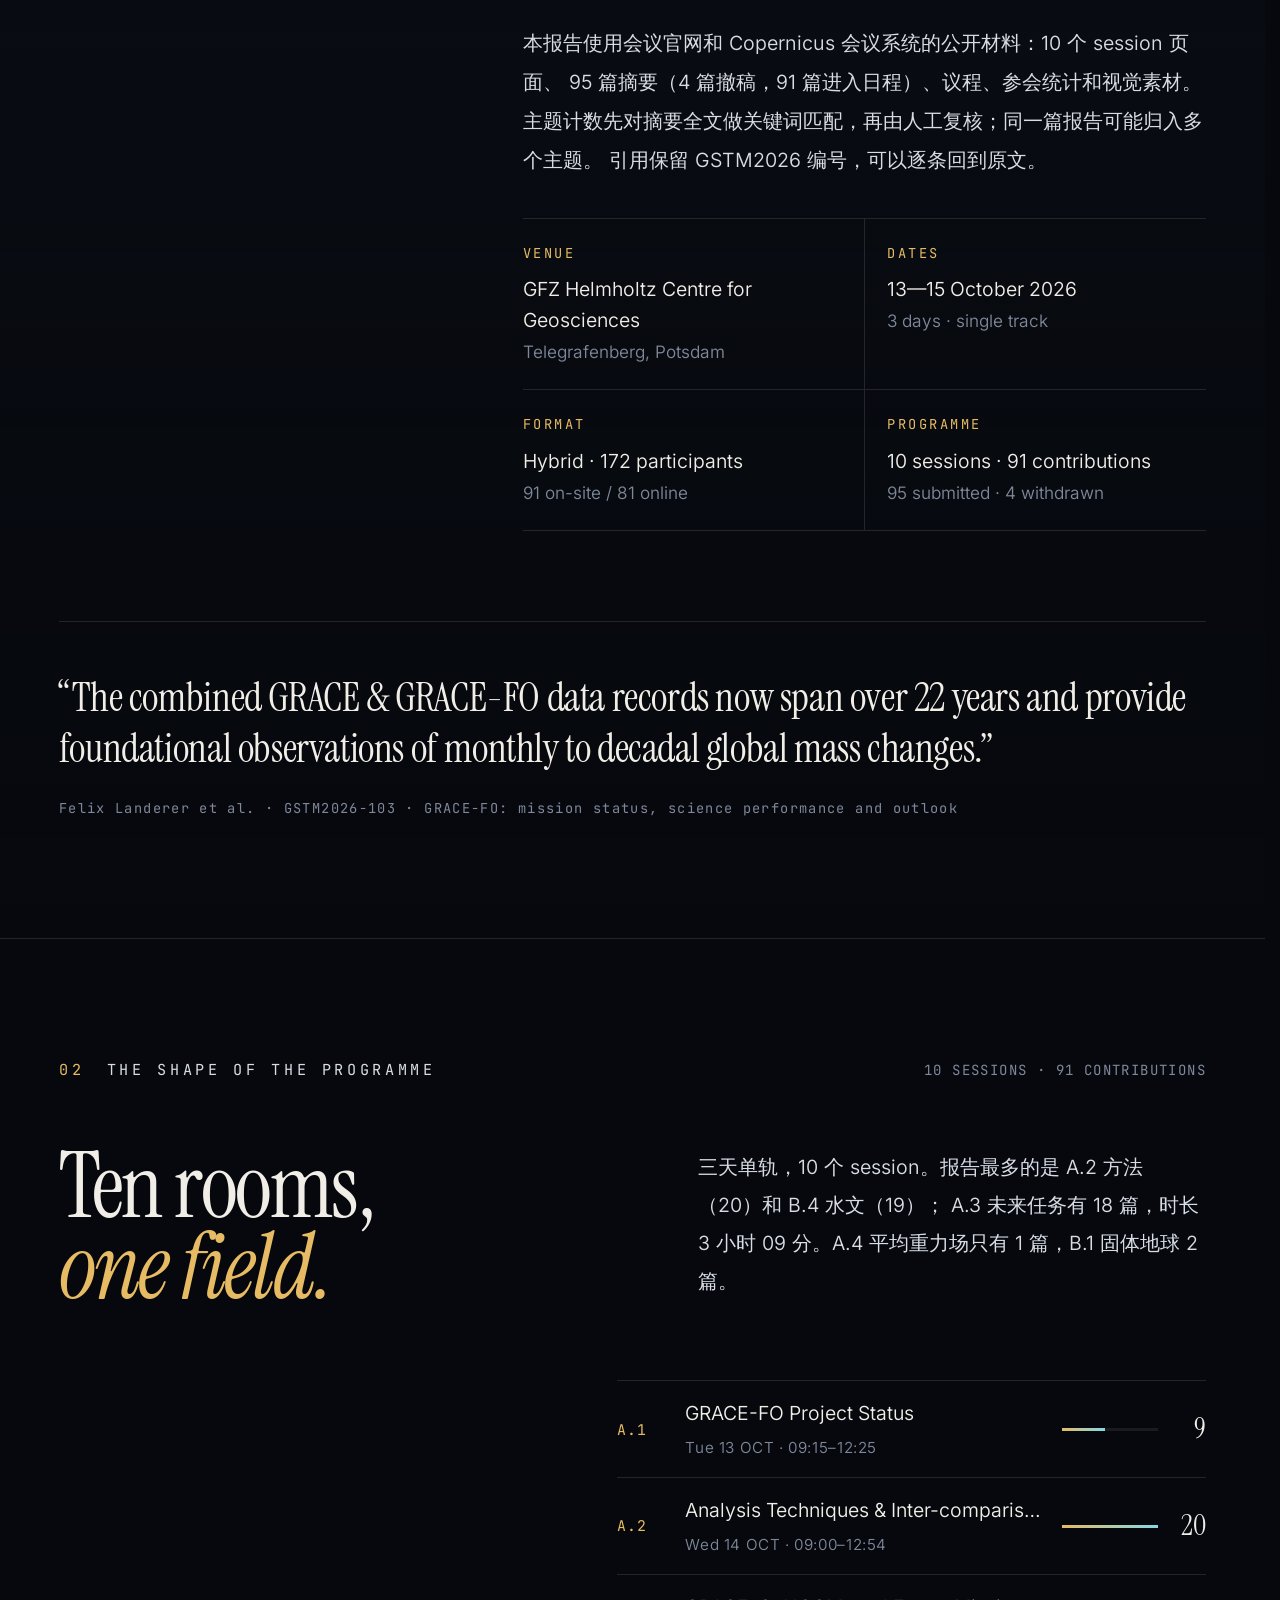
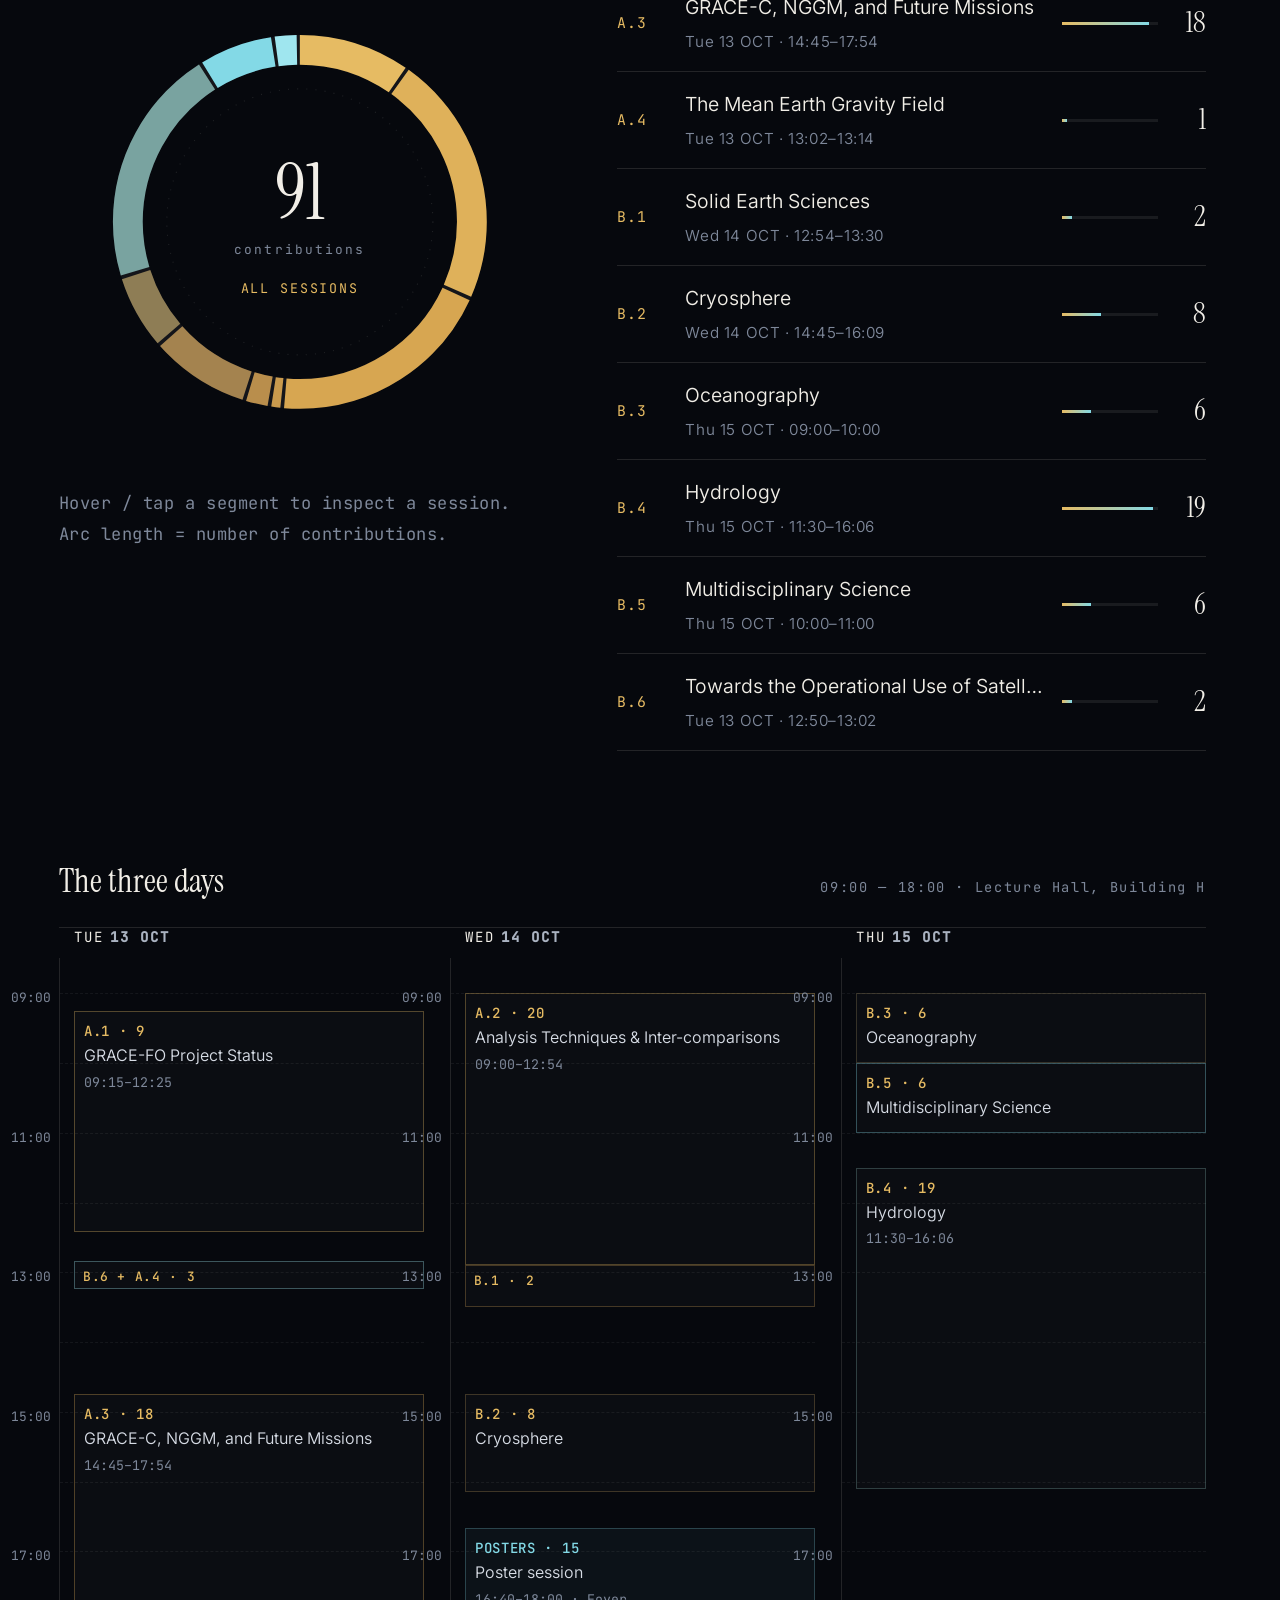
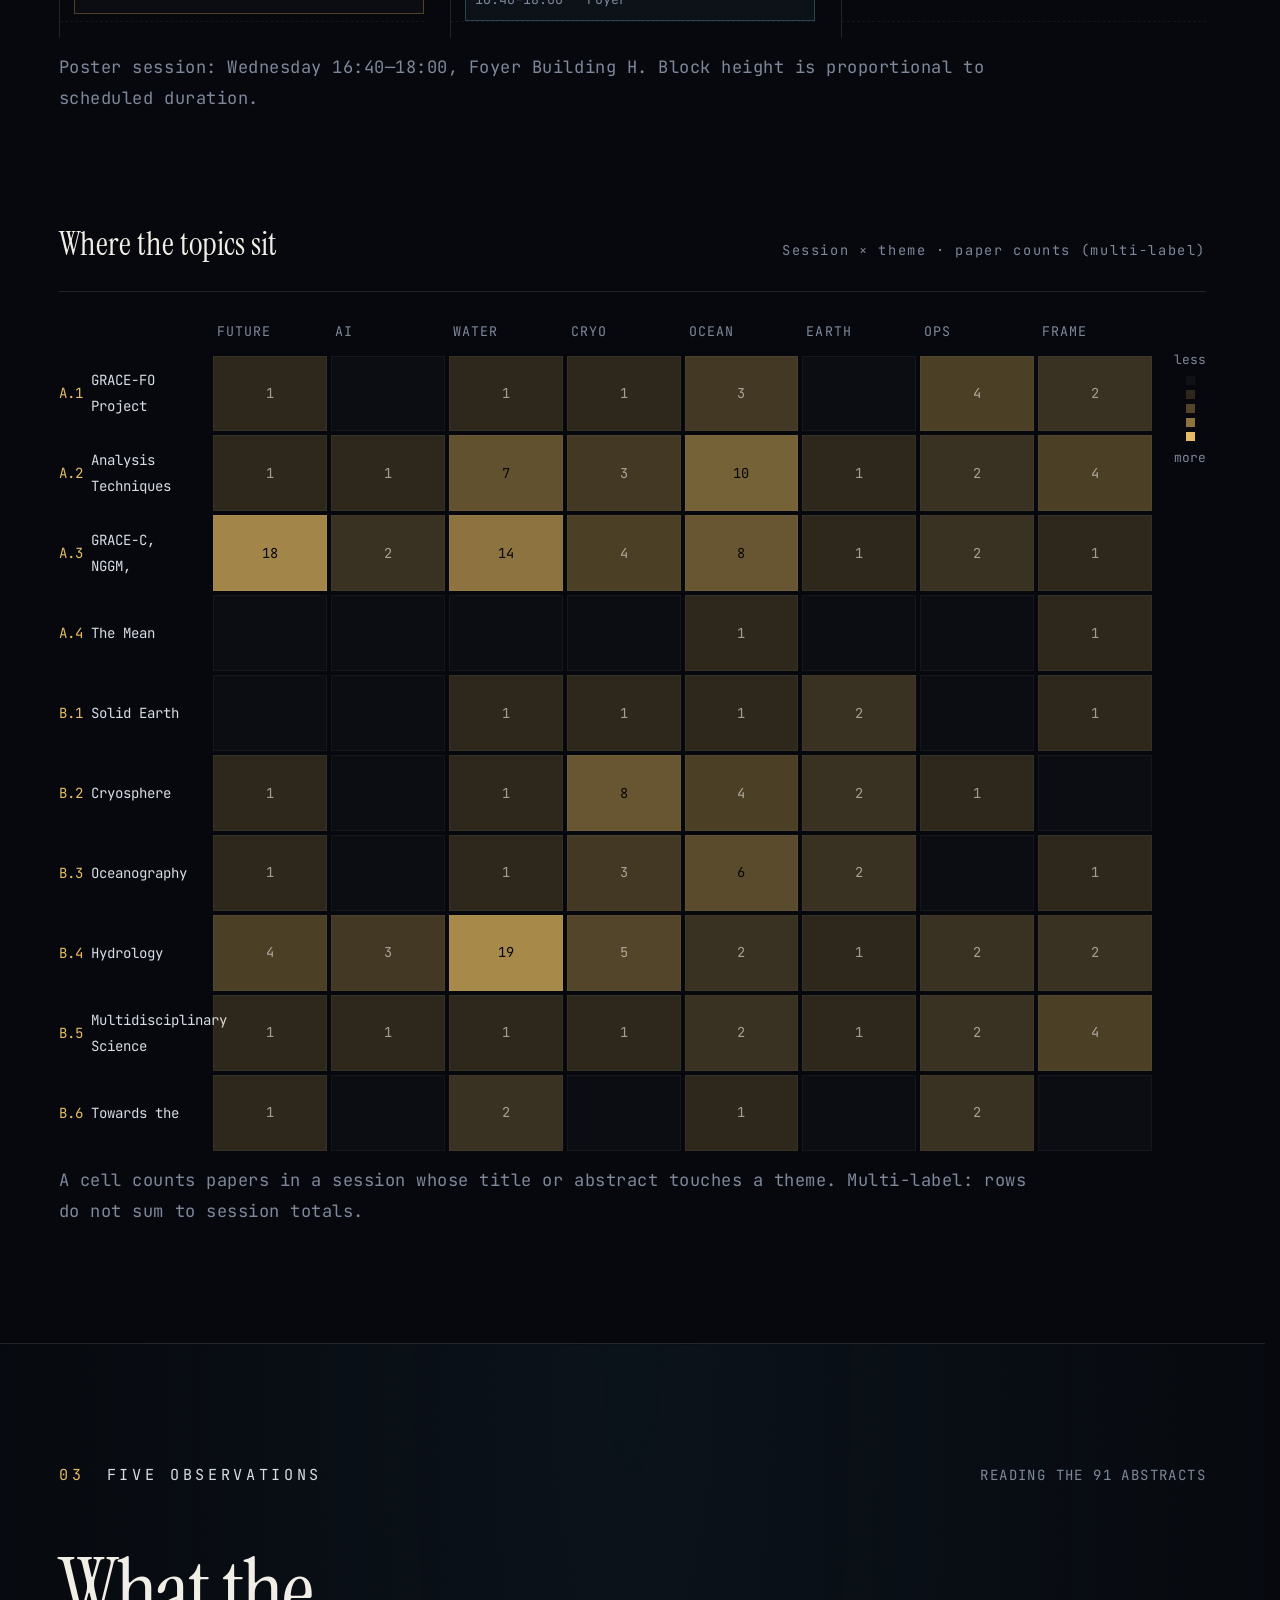
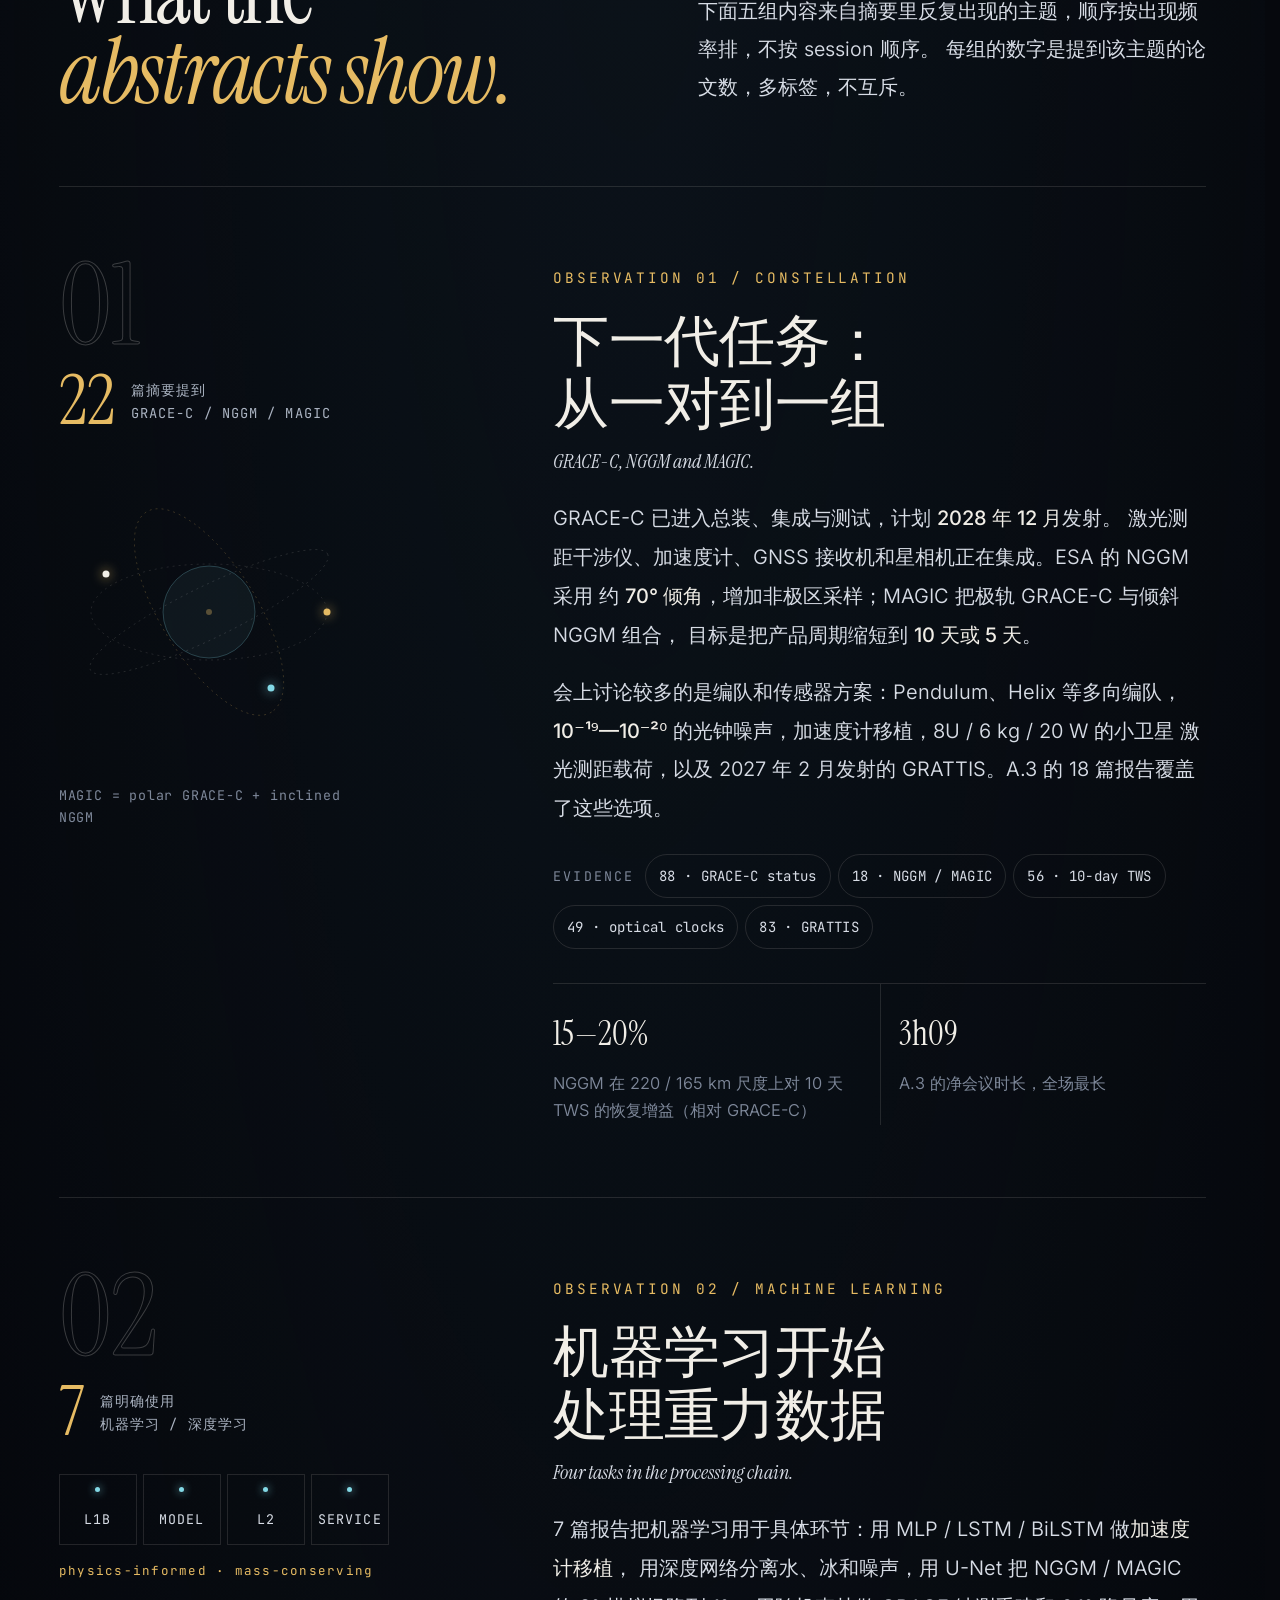
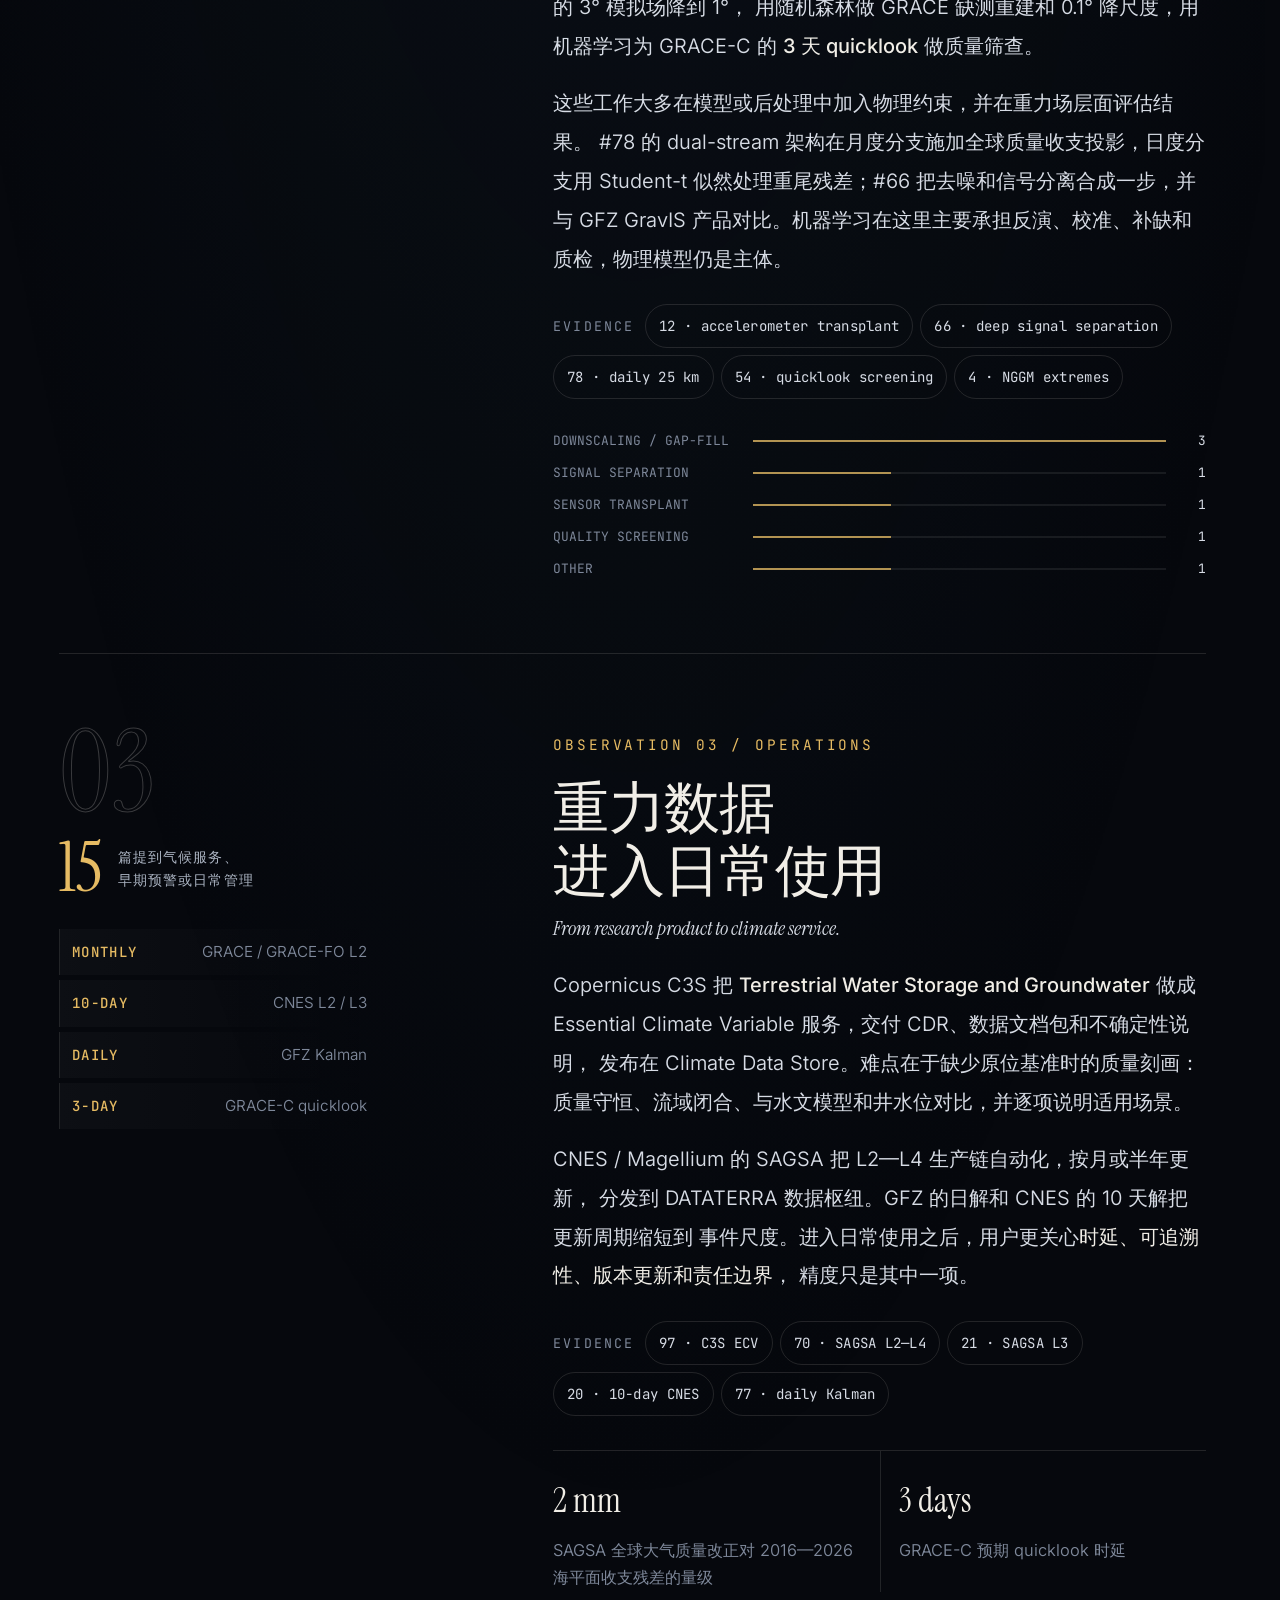
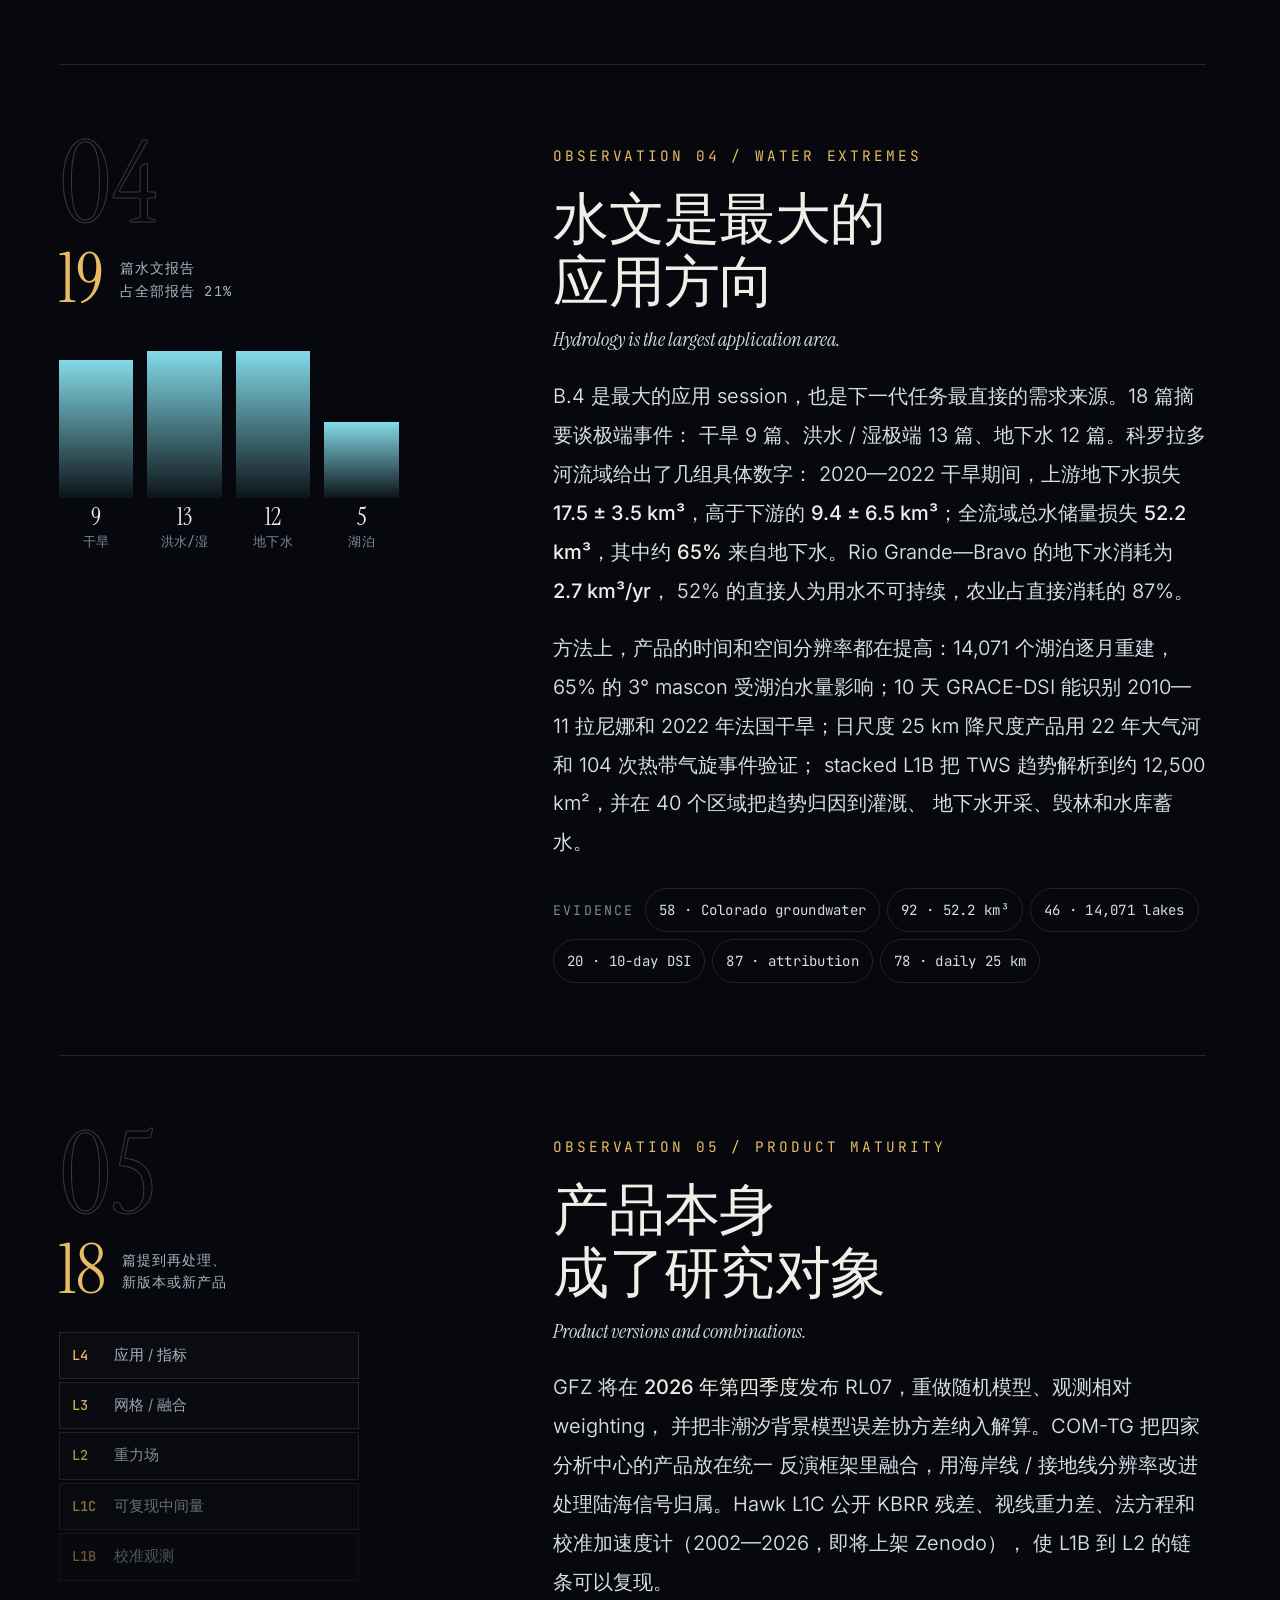
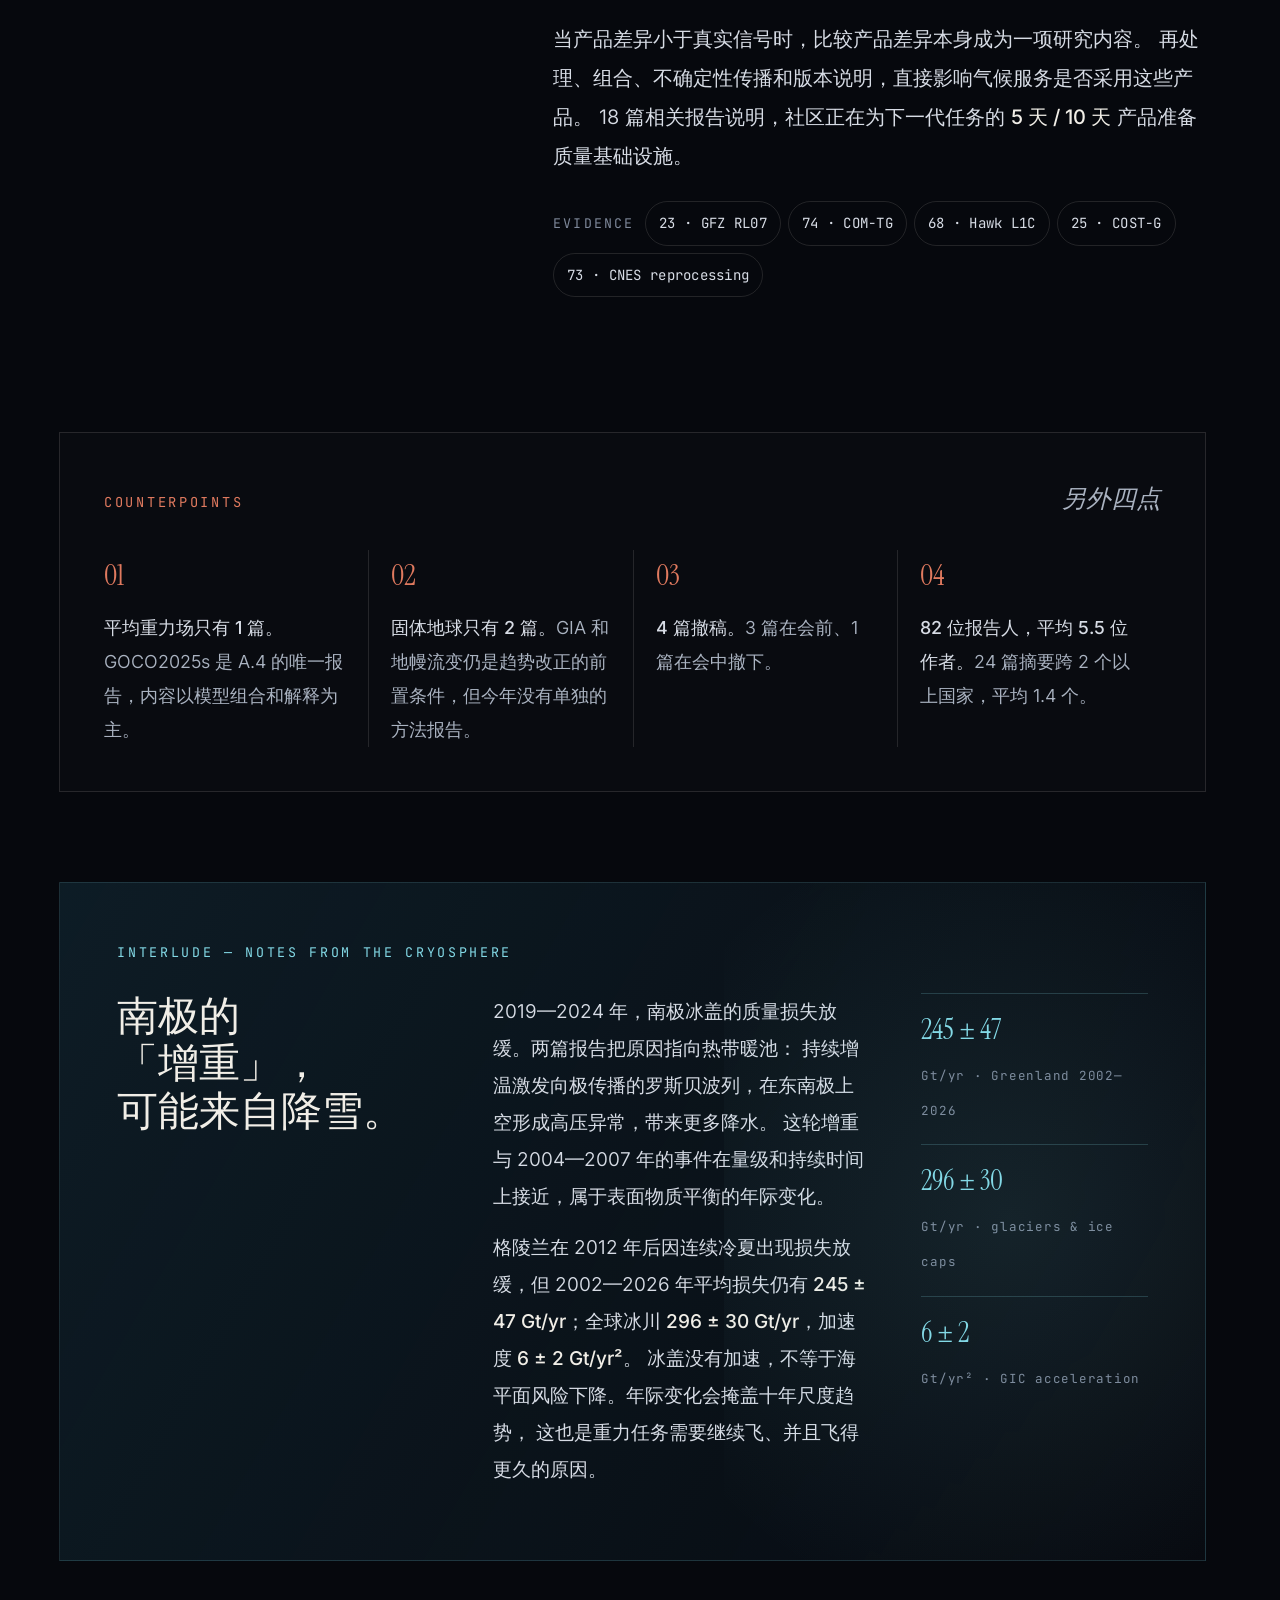
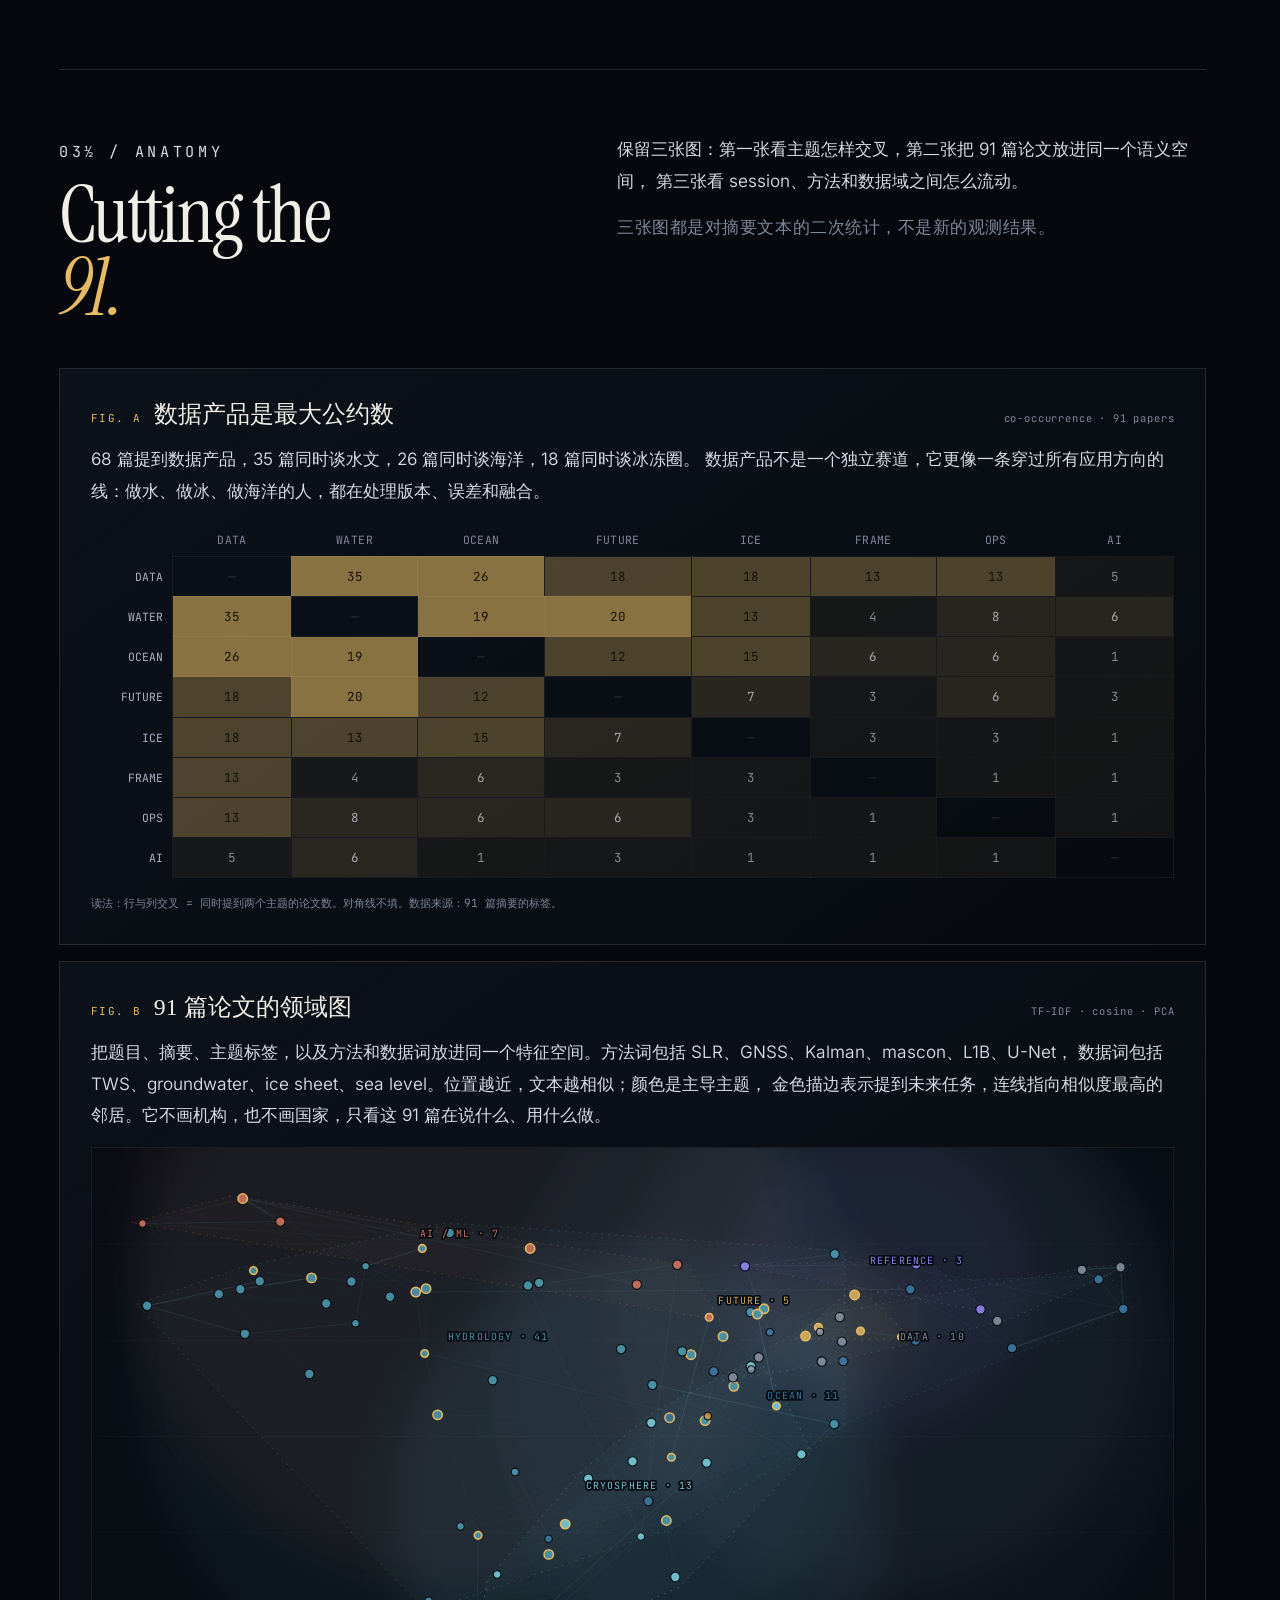
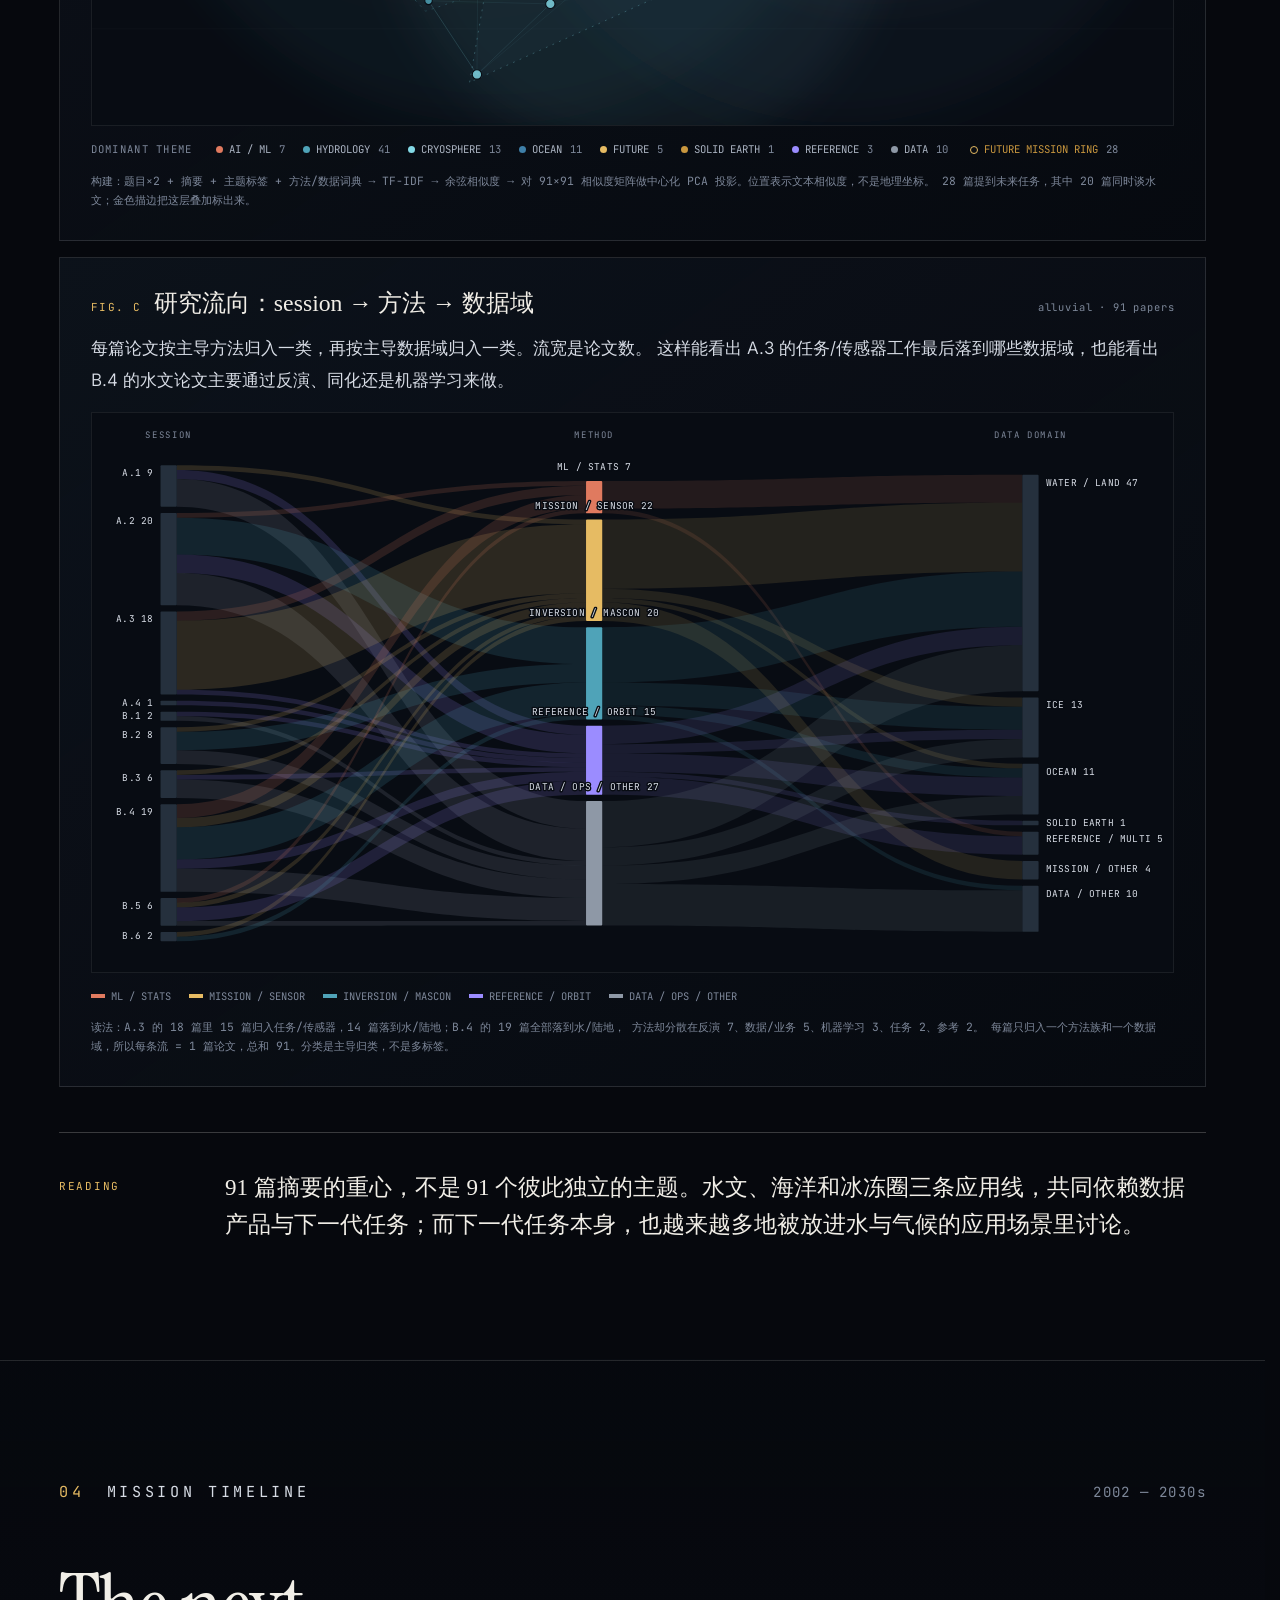
==== commit 70419d8c: "Refine analytics: keep co-occurrence, add terrain hulls and alluvial flow" ====
--- a/index.html
+++ b/index.html
@@ -539,10 +539,10 @@
           </div>
           <div>
             <p class="anatomy-lede">
-              把 91 篇摘要按主题、session、机构和作者数重新切一遍，会看到几个和会议叙事不完全一样的结构。
-              下面四张图不是新的观测结果，是对摘要文本的二次统计。
-            </p>
-            <p class="micro">Multi-label. 主题计数不互斥；机构计数按论文涉及的单位计，一篇可计多个机构。</p>
+              保留三张图：第一张看主题怎样交叉，第二张把 91 篇论文放进同一个语义空间，
+              第三张看 session、方法和数据域之间怎么流动。
+            </p>
+            <p class="micro">三张图都是对摘要文本的二次统计，不是新的观测结果。</p>
           </div>
         </div>
 
@@ -557,47 +557,35 @@
             <p class="an-cap">读法：行与列交叉 = 同时提到两个主题的论文数。对角线不填。数据来源：91 篇摘要的标签。</p>
           </article>
 
-          <article class="an-card" data-reveal>
-            <div class="an-head"><span class="an-no">FIG. B</span><h3>20 篇的 A.2，19 篇的 B.4</h3><span class="an-note">session size</span></div>
+          <article class="an-card an-wide domain-card" data-reveal>
+            <div class="an-head"><span class="an-no">FIG. B</span><h3>91 篇论文的领域图</h3><span class="an-note">TF-IDF · cosine · PCA</span></div>
             <p class="an-copy">
-              A.2 是最大的 session，20 篇；B.4 水文 19 篇；A.3 下一代任务 18 篇。poster 主要集中在 A.2、A.3 和 B.4，
-              下一代任务并不只是主会场的口头报告。
-            </p>
-            <div class="an-bars" id="sessionBars"></div>
-            <div class="an-legend"><span><i class="oral"></i>oral</span><span><i class="poster"></i>poster</span></div>
-            <p class="an-cap">B.4 的 19 篇里 18 篇谈极端事件；A.3 的 18 篇里有 5 篇是 poster。</p>
+              把题目、摘要、主题标签，以及方法和数据词放进同一个特征空间。方法词包括 SLR、GNSS、Kalman、mascon、L1B、U-Net，
+              数据词包括 TWS、groundwater、ice sheet、sea level。位置越近，文本越相似；颜色是主导主题，
+              金色描边表示提到未来任务，连线指向相似度最高的邻居。它不画机构，也不画国家，只看这 91 篇在说什么、用什么做。
+            </p>
+            <div class="domain-wrap"><svg id="domainMap" viewBox="0 0 1200 640" role="img" aria-label="91 篇 GSTM2026 摘要的领域相似度图"></svg></div>
+            <div class="domain-legend" id="domainLegend"></div>
+            <p class="an-cap">
+              构建：题目×2 + 摘要 + 主题标签 + 方法/数据词典 → TF-IDF → 余弦相似度 →
+              对 91×91 相似度矩阵做中心化 PCA 投影。位置表示文本相似度，不是地理坐标。
+              28 篇提到未来任务，其中 20 篇同时谈水文；金色描边把这层叠加标出来。
+            </p>
           </article>
 
-          <article class="an-card" data-reveal>
-            <div class="an-head"><span class="an-no">FIG. C</span><h3>谁在写这些摘要</h3><span class="an-note">top institutions</span></div>
+          <article class="an-card an-wide" data-reveal>
+            <div class="an-head"><span class="an-no">FIG. C</span><h3>研究流向：session → 方法 → 数据域</h3><span class="an-note">alluvial · 91 papers</span></div>
             <p class="an-copy">
-              GFZ 19 篇、NASA JPL 17 篇、Toulouse / CNES 11 篇排在前面。前三个机构加起来是 47 次机构出现，
-              但 91 篇论文分布在 21 个国家，集中度和多样性同时存在。
-            </p>
-            <div class="an-bars inst" id="institutionBars"></div>
-            <p class="an-cap">一篇论文可涉及多个机构，因此合计大于 91。国家前四：US 44、DE 34、FR 12、NL 7。</p>
-          </article>
-
-          <article class="an-card" data-reveal>
-            <div class="an-head"><span class="an-no">FIG. D</span><h3>合作规模：平均 5.5 位作者</h3><span class="an-note">authors per paper</span></div>
-            <p class="an-copy">
-              30 篇只有 1—3 位作者，33 篇 4—6 位，28 篇 7 位及以上；最长的一篇有 29 位作者。
-              大地测量正在变成一种团队工作，尤其是任务状态、再处理和多机构联合反演。
-            </p>
-            <div class="an-bars authors" id="authorBars"></div>
-            <p class="an-cap">按作者字符串中的逗号计数，仅用于分布比较。</p>
-          </article>
-
-          <article class="an-card" data-reveal>
-            <div class="an-head"><span class="an-no">NOTE</span><h3>这些数字不能说明什么</h3><span class="an-note">limits</span></div>
-            <p class="an-copy">
-              四张图都是对摘要文本的二次统计，不是对科学质量的评分。看的时候要记住三个口径。
-            </p>
-            <ul class="an-list">
-              <li><b>主题是多标签。</b>68 篇提到数据产品，不等于 68 篇都在做产品；它们可能只是用了某个版本。</li>
-              <li><b>机构会重复计数。</b>一篇论文可涉及多个单位；“UK universities”这类聚合项会低估单个机构。</li>
-              <li><b>作者数是近似值。</b>按逗号切分，未处理集体作者；29 位作者的那篇是大型任务署名。</li>
-            </ul>
+              每篇论文按主导方法归入一类，再按主导数据域归入一类。流宽是论文数。
+              这样能看出 A.3 的任务/传感器工作最后落到哪些数据域，也能看出 B.4 的水文论文主要通过反演、同化还是机器学习来做。
+            </p>
+            <div class="alluv-wrap"><svg id="alluvMap" viewBox="0 0 1200 620" role="img" aria-label="session、方法与数据域之间的论文流向"></svg></div>
+            <div class="alluv-legend" id="alluvLegend"></div>
+            <p class="an-cap">
+              读法：A.3 的 18 篇里 15 篇归入任务/传感器，14 篇落到水/陆地；B.4 的 19 篇全部落到水/陆地，
+              方法却分散在反演 7、数据/业务 5、机器学习 3、任务 2、参考 2。
+              每篇只归入一个方法族和一个数据域，所以每条流 = 1 篇论文，总和 91。分类是主导归类，不是多标签。
+            </p>
           </article>
         </div>
 
--- a/css/styles.css
+++ b/css/styles.css
@@ -654,6 +654,28 @@
 .an-list{margin:12px 0 0;padding-left:16px;color:var(--ink-2);font-size:clamp(.9rem,1.05vw,1.02rem);line-height:1.8}
 .an-list li{margin:0 0 9px;padding-left:2px}
 .an-list b{color:var(--ink)}
+.domain-wrap{margin:16px 0 0;border:1px solid rgba(241,238,231,.08);background:#080c13;overflow-x:auto;overflow-y:hidden;-webkit-overflow-scrolling:touch}
+#domainMap{display:block;width:100%;height:auto;min-width:760px;background:#080c13}
+.domain-node{cursor:pointer}
+.domain-node circle{transition:r .2s,stroke .2s,fill-opacity .2s}
+.domain-node:hover circle{stroke:#f1eee7;stroke-width:2;fill-opacity:1}
+.domain-label{font-family:var(--mono);font-size:11px;letter-spacing:.12em;fill-opacity:.9;paint-order:stroke;stroke:#080c13;stroke-width:4px;stroke-linejoin:round}
+.domain-legend{display:flex;flex-wrap:wrap;gap:8px 18px;margin-top:14px;font-family:var(--mono);font-size:.56rem;color:var(--muted)}
+.domain-legend span{display:flex;align-items:center;gap:6px}
+.domain-legend .legend-lead{color:var(--dim);letter-spacing:.12em;margin-right:6px}
+.domain-legend .future-ring{margin-left:4px;color:var(--gold-2)}
+.domain-legend .future-ring i{background:transparent;border:1px solid var(--gold);width:8px;height:8px}
+.domain-legend i{width:7px;height:7px;border-radius:50%;display:block;flex:none}
+.domain-legend b{font-weight:400;color:var(--dim);margin-left:2px}
+.alluv-wrap{margin:16px 0 0;border:1px solid rgba(241,238,231,.08);background:#080c13;overflow-x:auto;overflow-y:hidden;-webkit-overflow-scrolling:touch}
+#alluvMap{display:block;width:100%;height:auto;min-width:900px;background:#080c13}
+.alluv-head{font-family:var(--mono);font-size:10px;letter-spacing:.18em;fill:var(--dim)}
+.alluv-label{font-family:var(--mono);font-size:10.5px;letter-spacing:.02em;fill:var(--ink-2);paint-order:stroke;stroke:#080c13;stroke-width:3px;stroke-linejoin:round}
+.alluv-link{transition:fill-opacity .2s;cursor:default}
+.alluv-link:hover{fill-opacity:.42}
+.alluv-legend{display:flex;flex-wrap:wrap;gap:8px 18px;margin-top:14px;font-family:var(--mono);font-size:.55rem;color:var(--dim)}
+.alluv-legend span{display:flex;align-items:center;gap:6px}
+.alluv-legend i{width:14px;height:4px;display:block;flex:none}
 .anatomy-close{display:grid;grid-template-columns:120px 1fr;gap:clamp(20px,4vw,46px);align-items:start;border-top:1px solid var(--line-2);margin-top:clamp(30px,5vh,52px);padding-top:clamp(24px,4vh,38px)}
 .anatomy-close>span{font-family:var(--mono);font-size:.58rem;letter-spacing:.16em;color:var(--gold);padding-top:7px}
 .anatomy-close p{margin:0;font-family:var(--serif-cn);font-size:clamp(1.15rem,1.8vw,1.55rem);line-height:1.6;color:var(--ink);max-width:46em}
